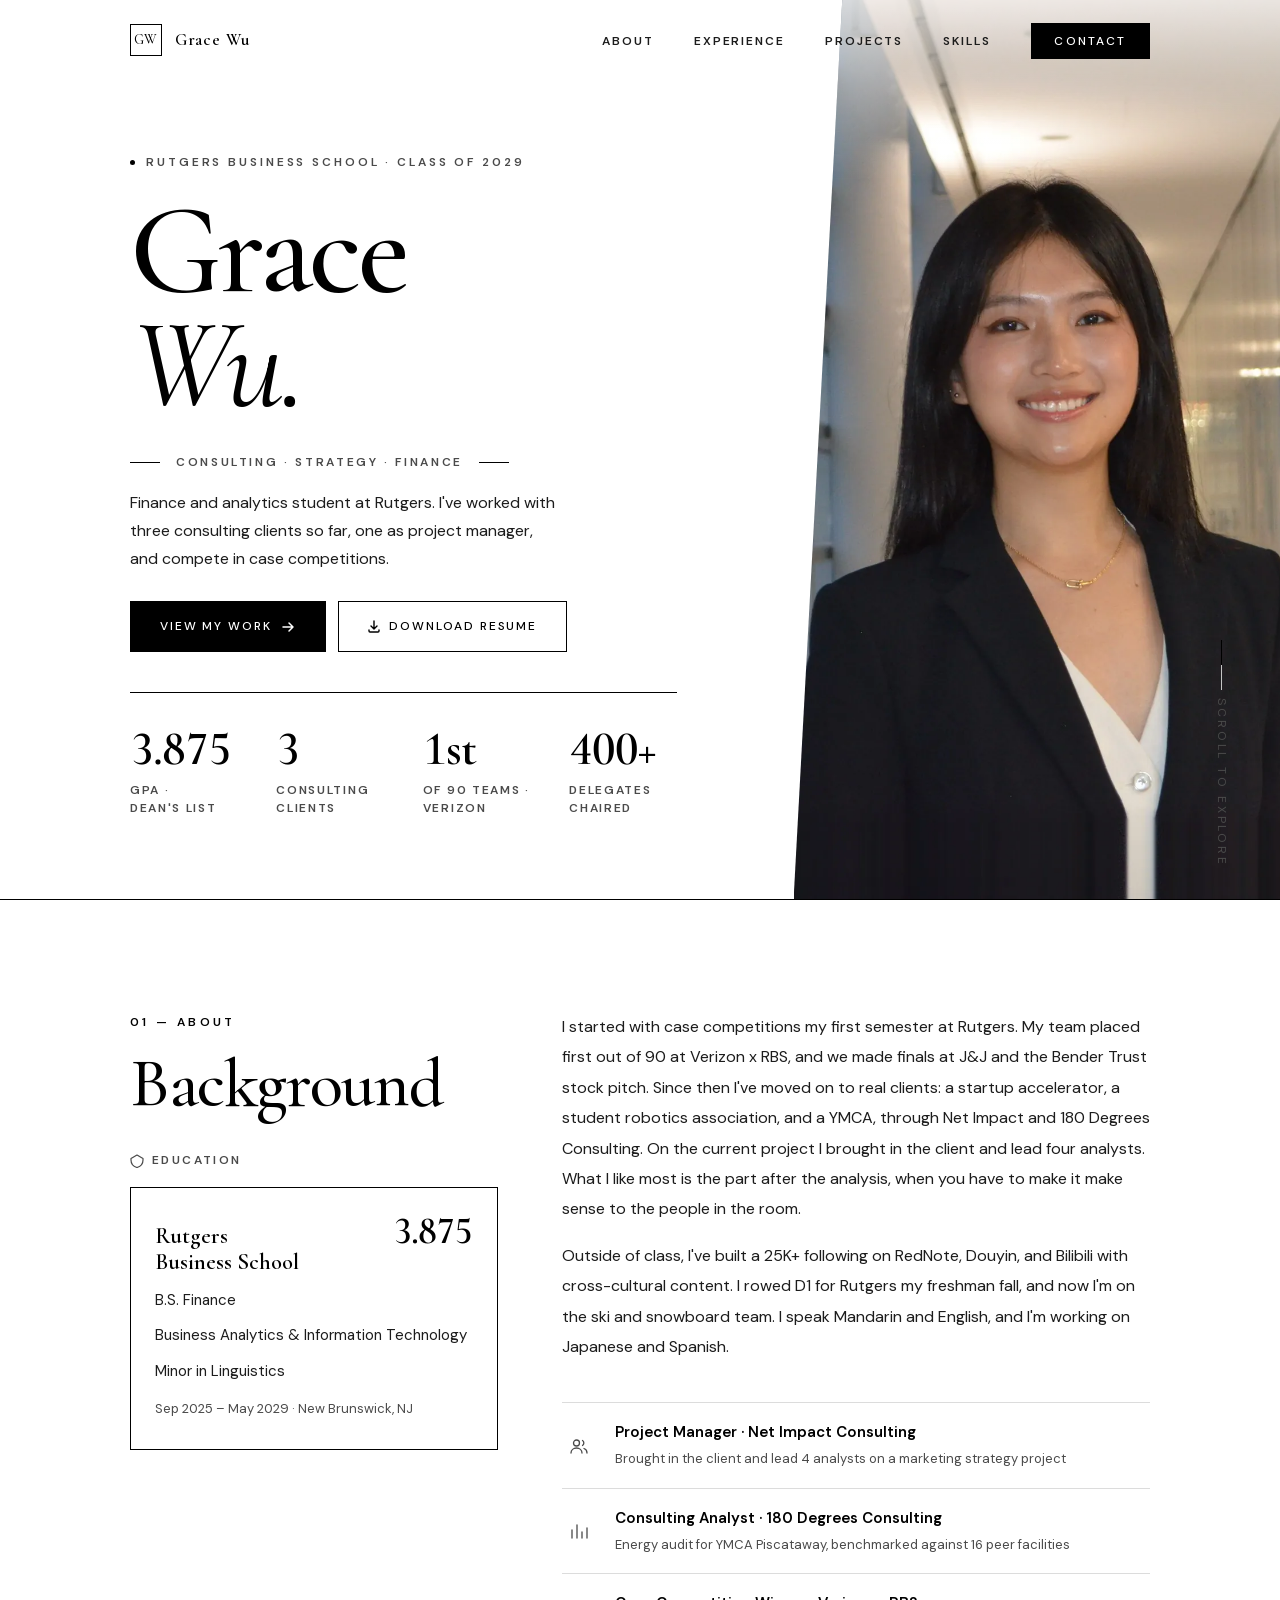
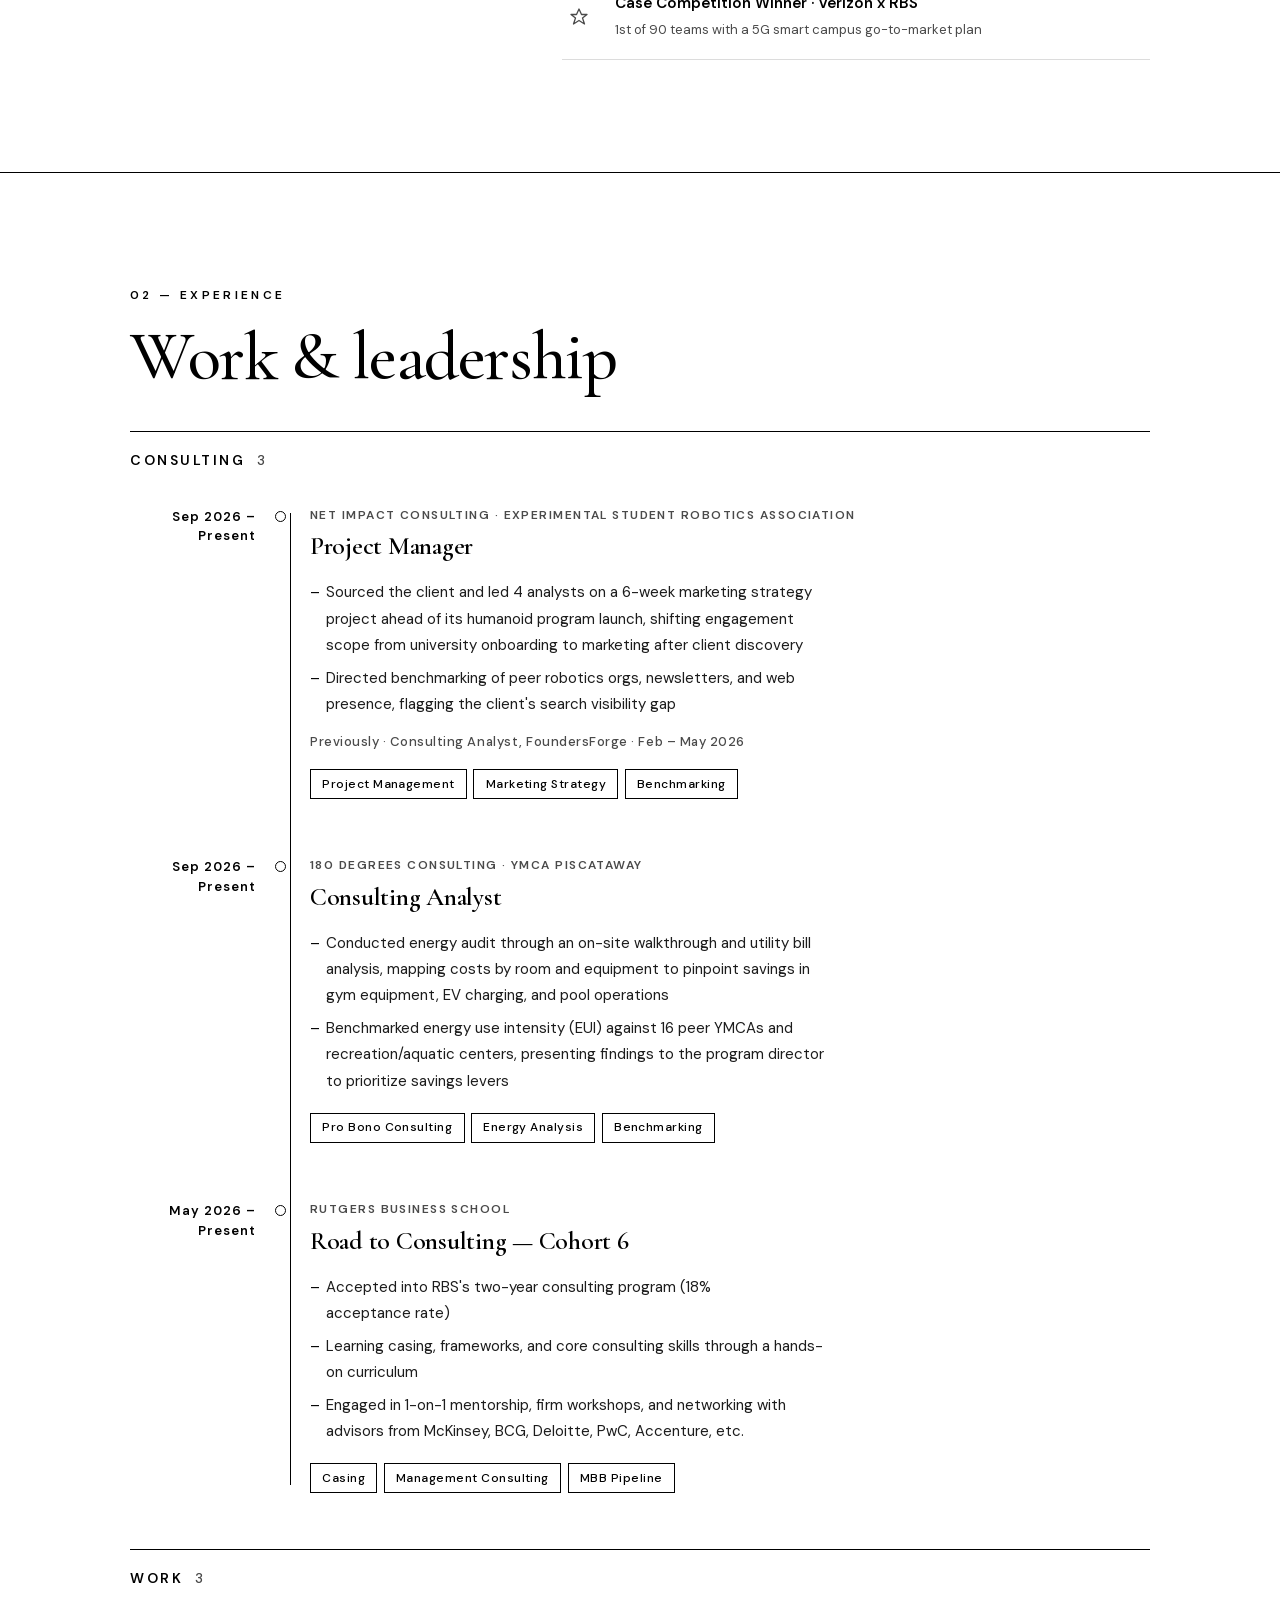
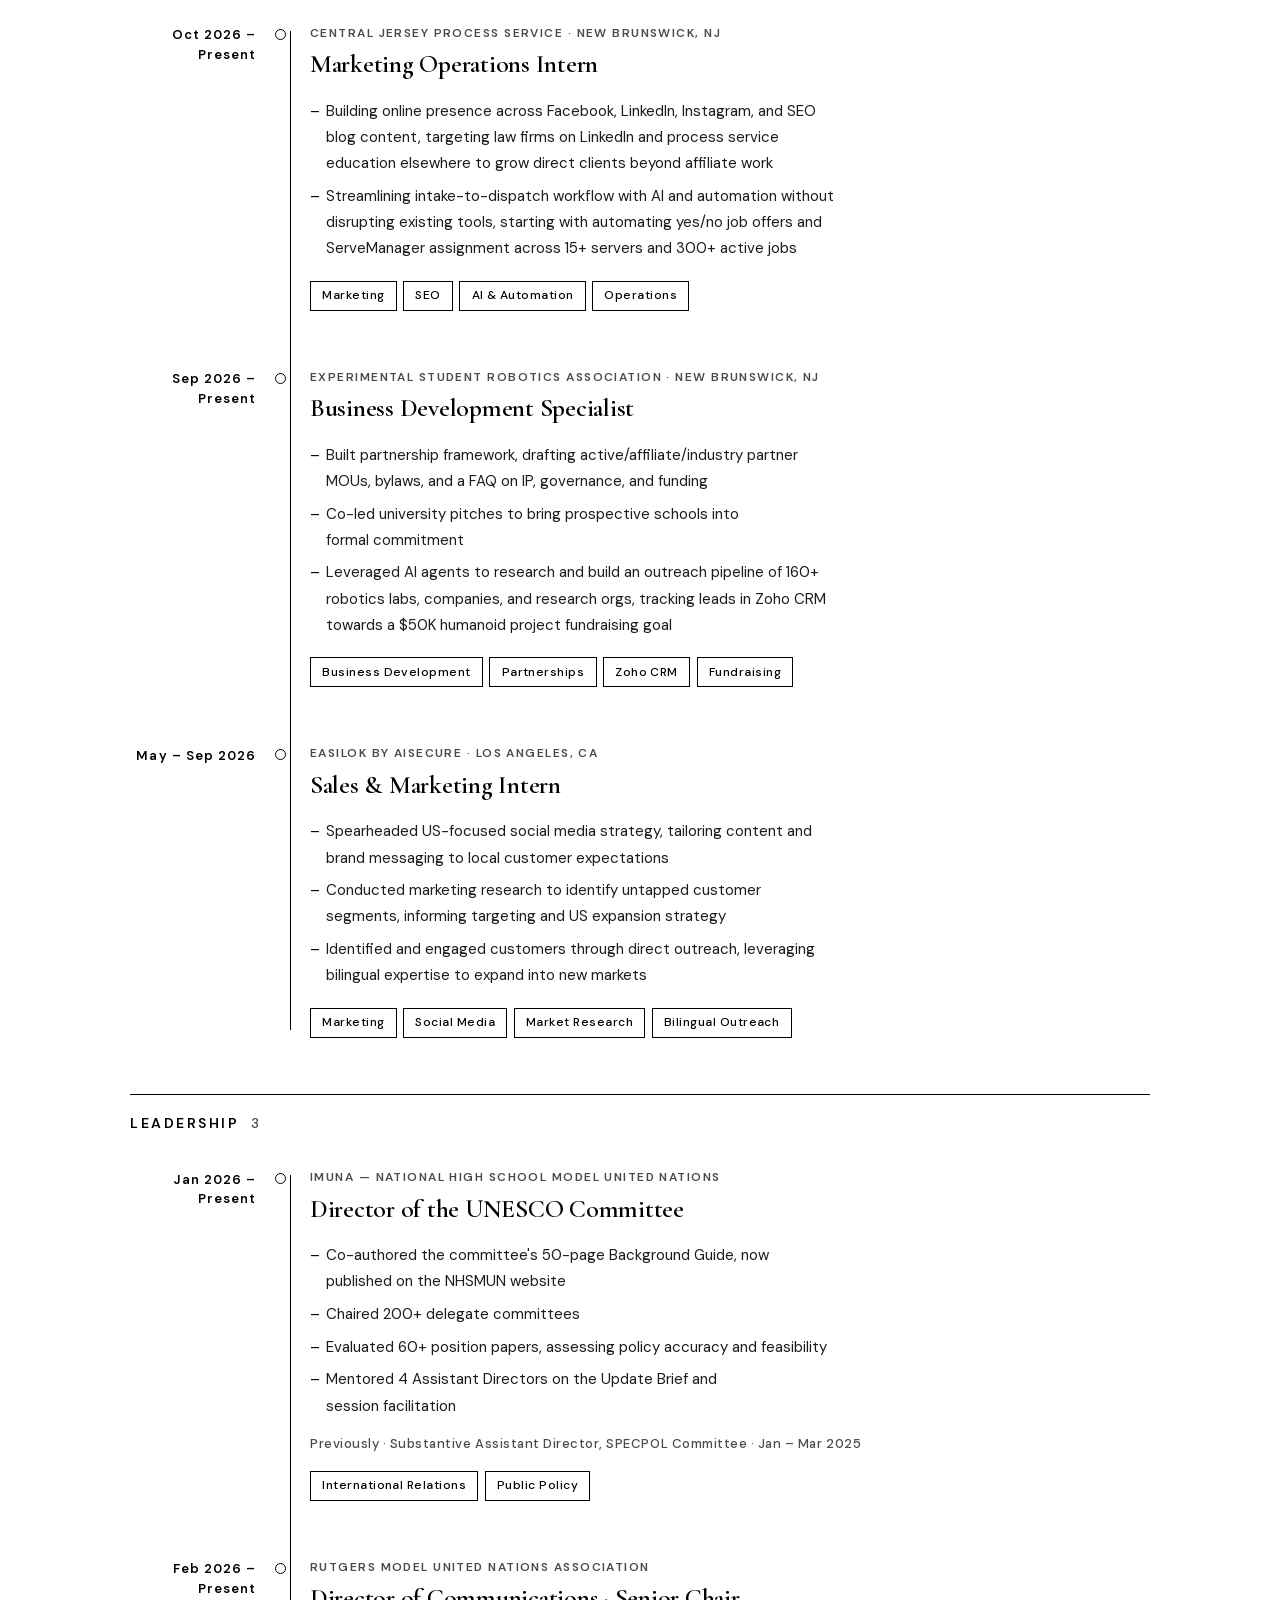
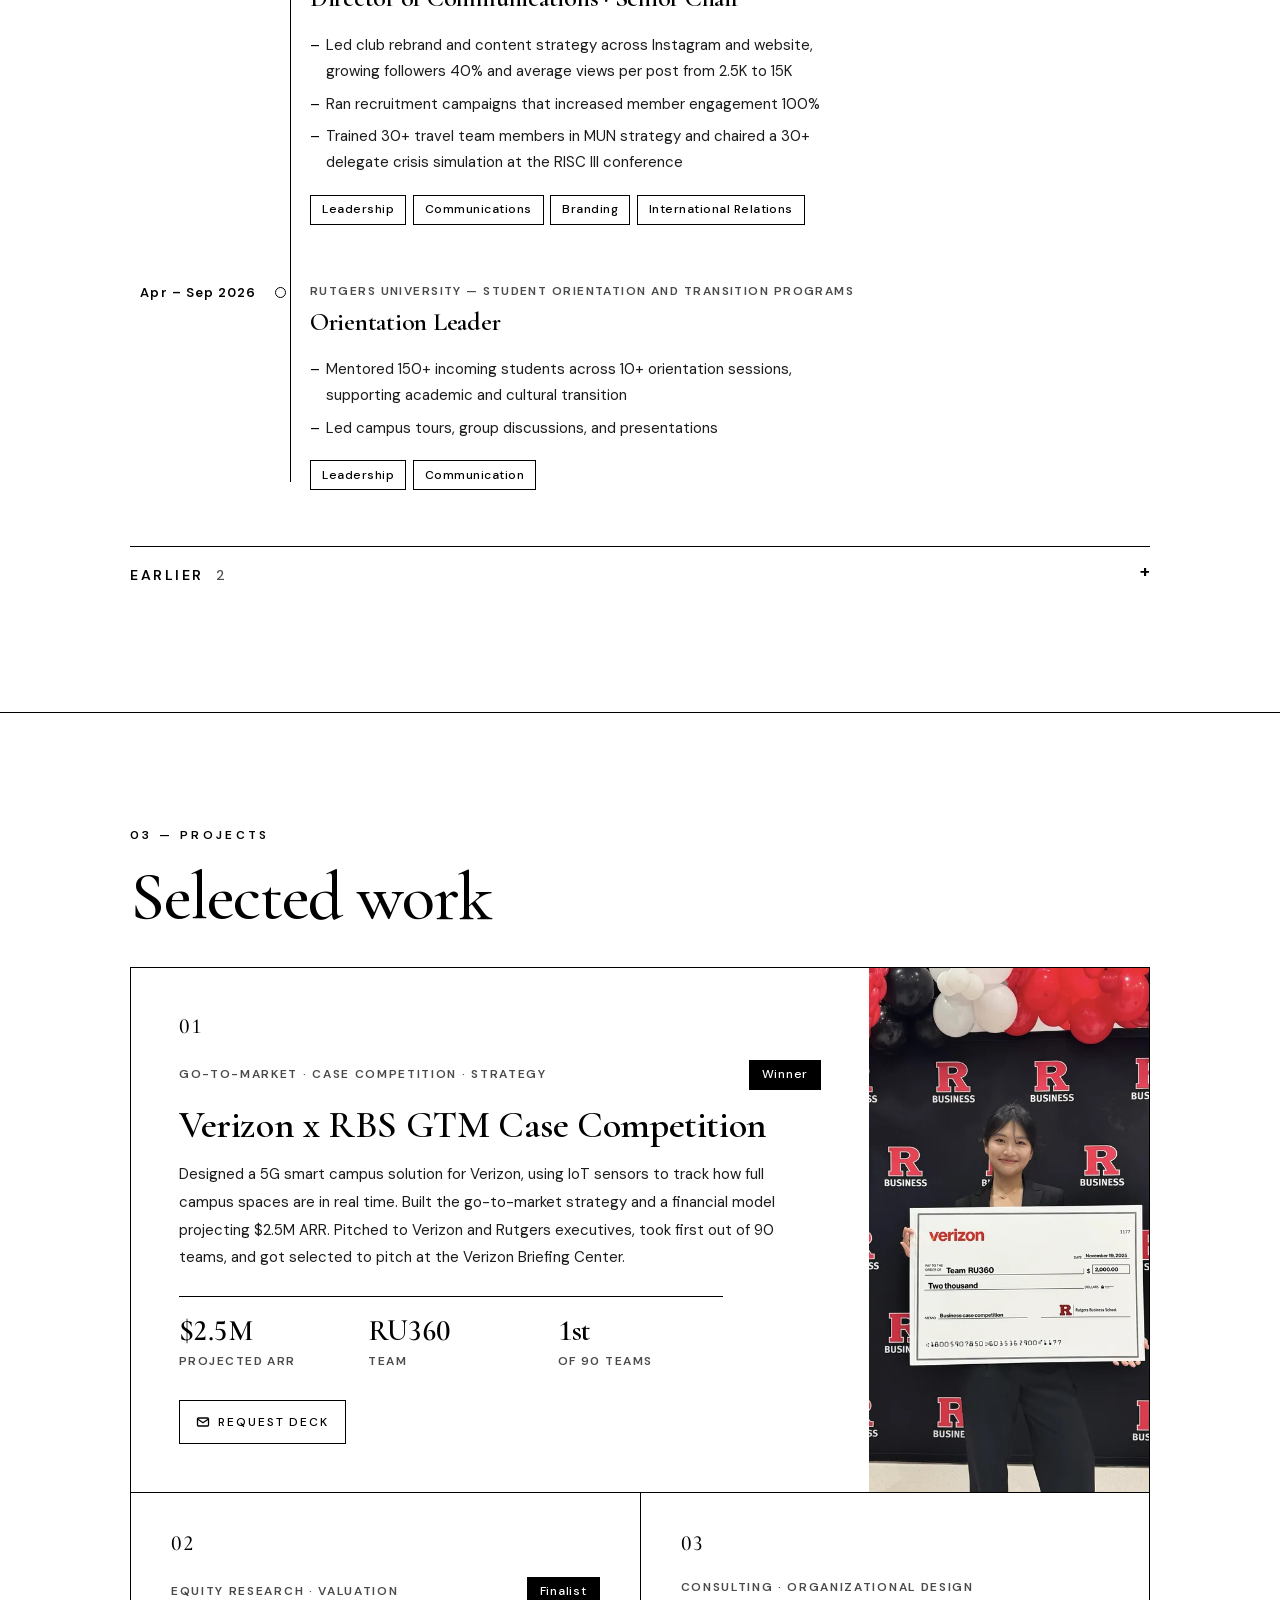
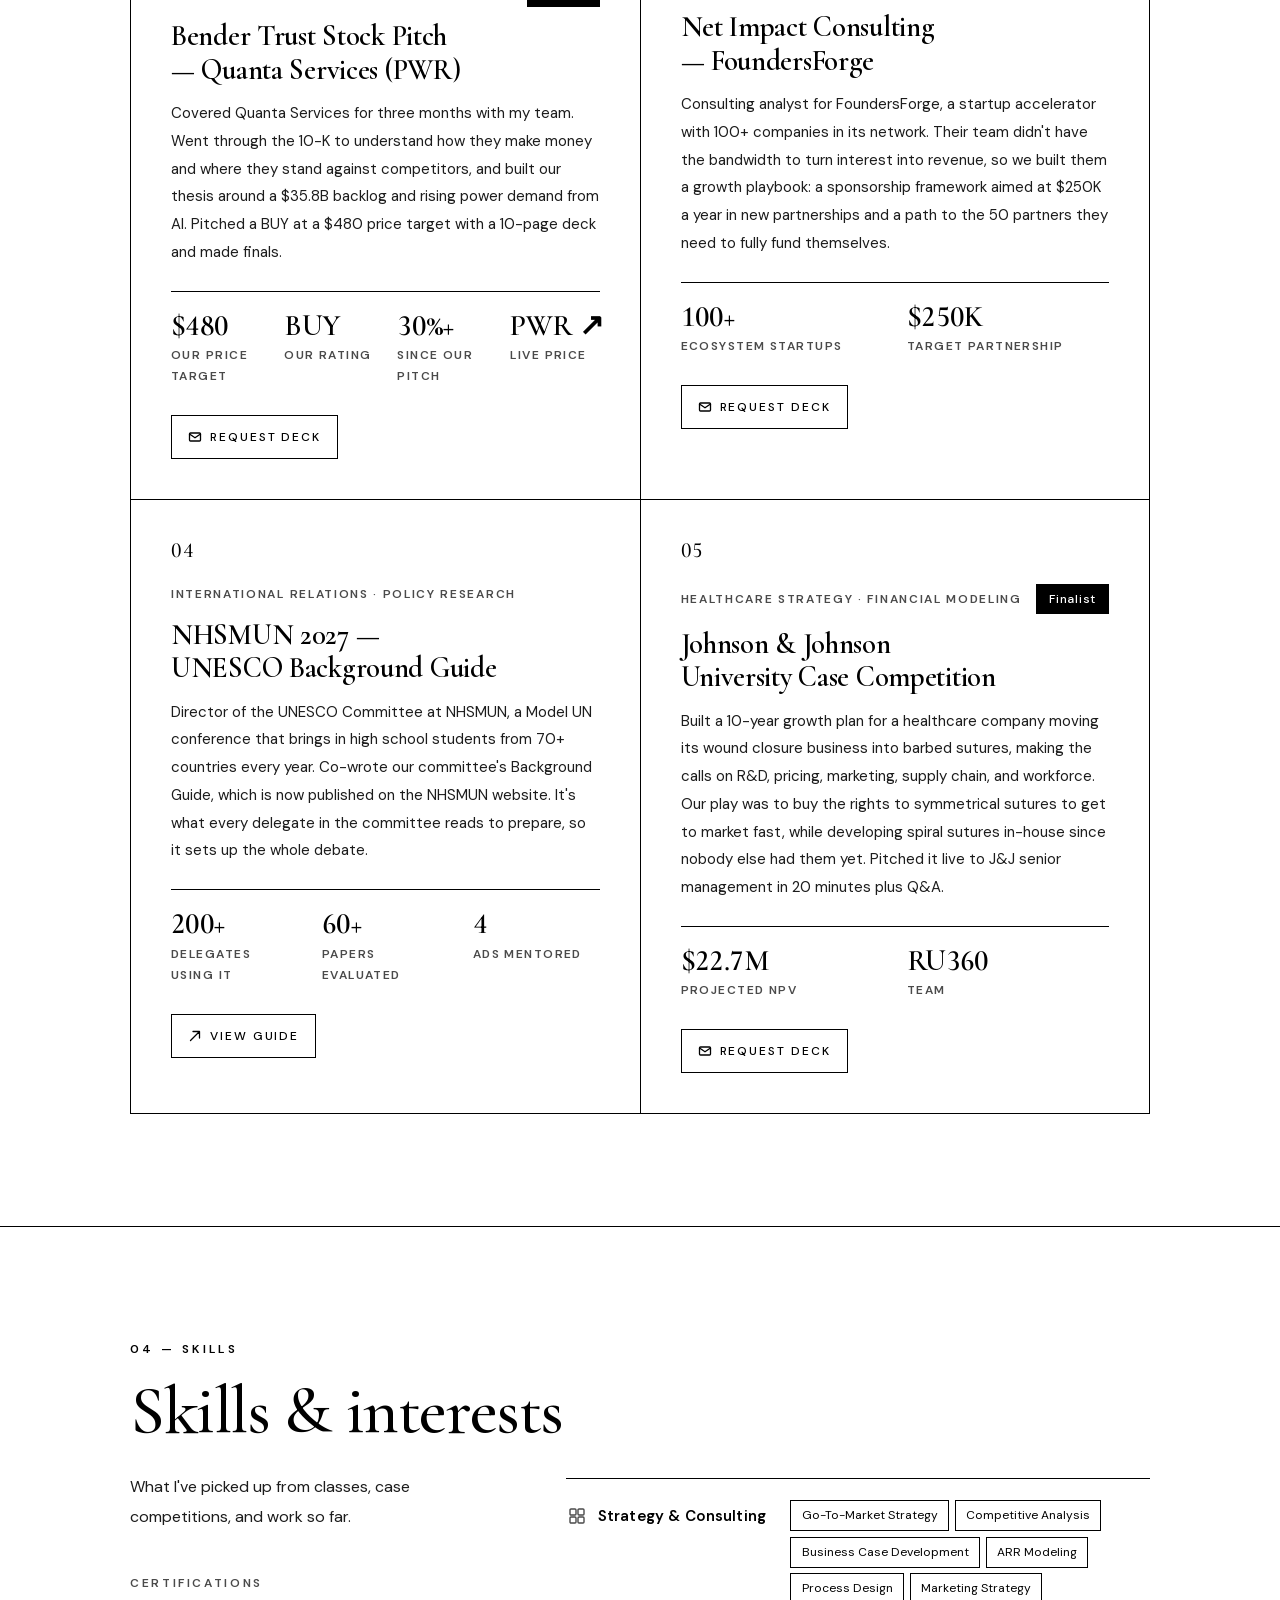
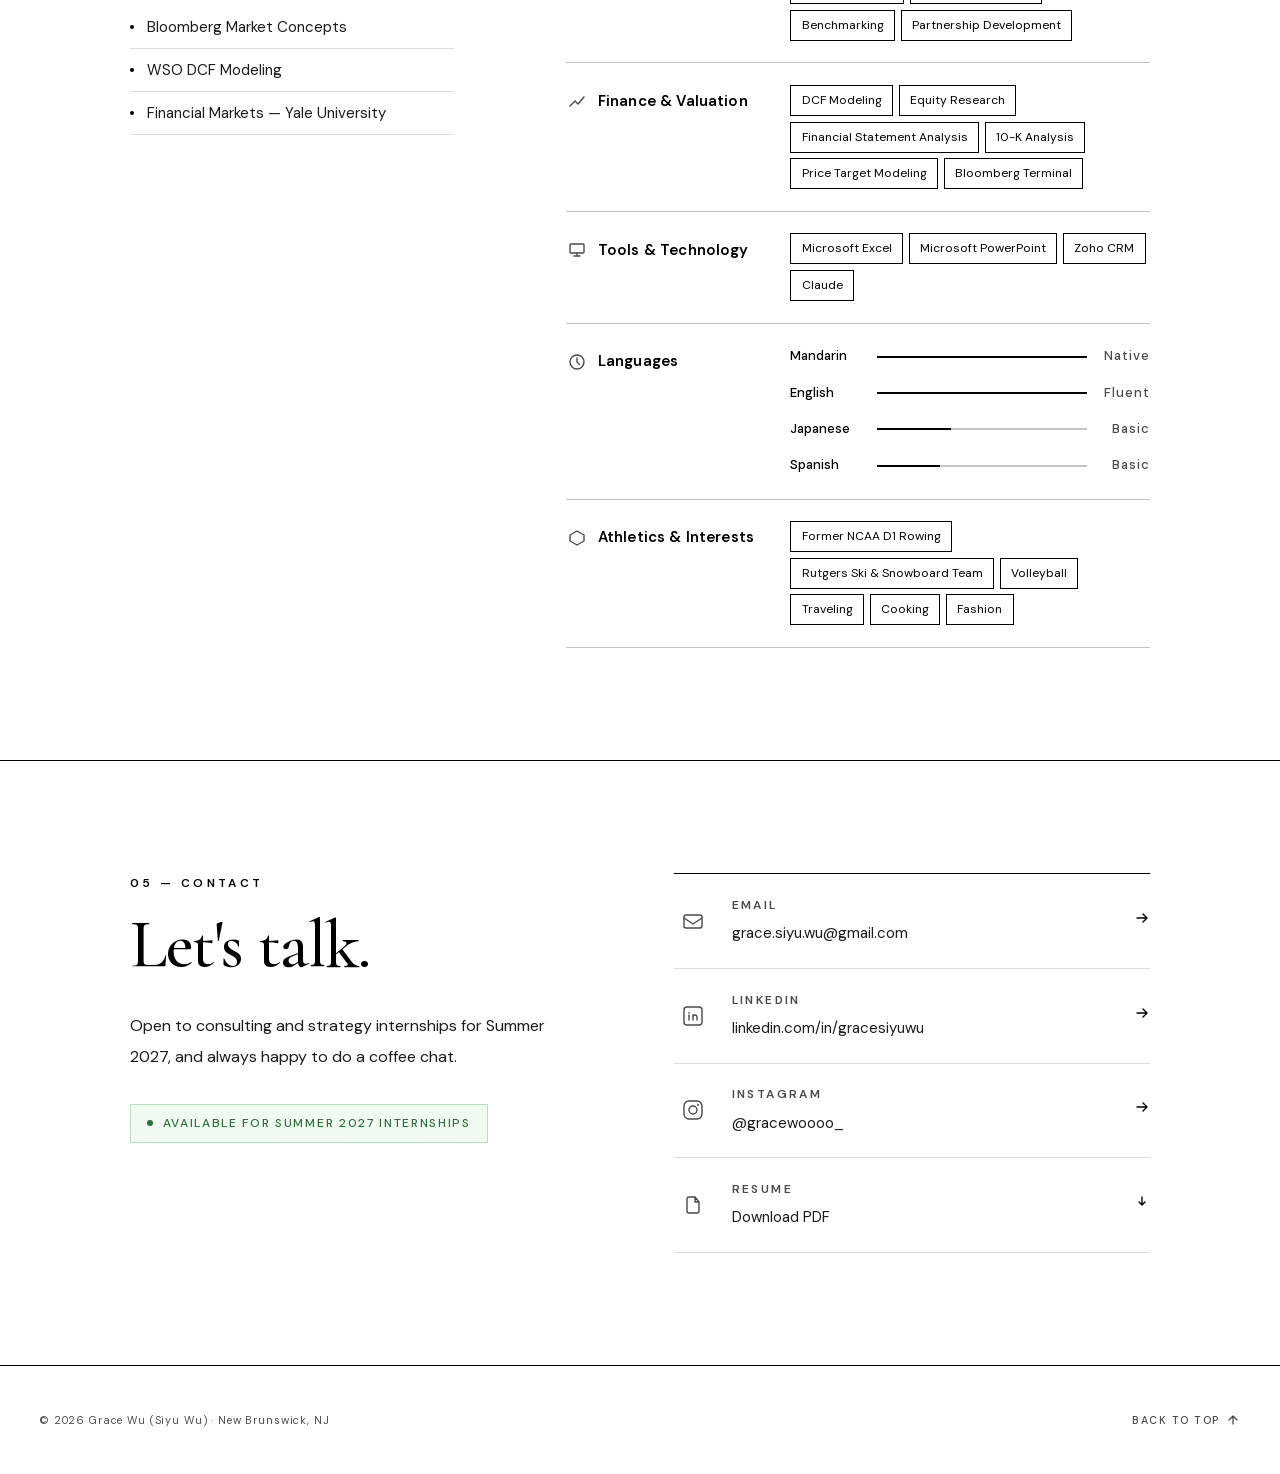
==== index.html @ d197efd3 "Search and sharing: robots.txt, sitemap, profile data, preview tags robots.txt and sitemap.xml point" ====
<!DOCTYPE html>
<html lang="en">
<head>
  <meta charset="UTF-8" />
  <meta name="viewport" content="width=device-width, initial-scale=1.0"/>
  <title>Grace Wu</title>
  <meta name="description" content="Grace Wu is a finance and analytics student at Rutgers Business School. Consulting projects, case competitions, and Model UN.">
  <link rel="canonical" href="https://grace-wu-portfolio.vercel.app/">
  <meta name="theme-color" content="#ffffff">

  <!-- Link previews (LinkedIn, iMessage, X) -->
  <meta property="og:type" content="website">
  <meta property="og:url" content="https://grace-wu-portfolio.vercel.app/">
  <meta property="og:title" content="Grace Wu">
  <meta property="og:description" content="Finance and analytics student at Rutgers Business School. Consulting projects, case competitions, and Model UN.">
  <meta property="og:image" content="https://grace-wu-portfolio.vercel.app/og-image.jpg">
  <meta property="og:image:width" content="1200">
  <meta property="og:image:height" content="630">
  <meta property="og:image:alt" content="Grace Wu, Rutgers Business School, Class of 2029. Consulting, strategy, finance.">
  <meta property="og:site_name" content="Grace Wu">
  <meta property="og:locale" content="en_US">
  <meta name="twitter:card" content="summary_large_image">

  <!-- Tells Google who this page is about (name, school, profiles) -->
  <script type="application/ld+json">
  {
    "@context": "https://schema.org",
    "@type": "Person",
    "name": "Grace Wu",
    "alternateName": "Siyu Wu",
    "url": "https://grace-wu-portfolio.vercel.app/",
    "image": "https://grace-wu-portfolio.vercel.app/og-image.jpg",
    "description": "Finance and analytics student at Rutgers Business School. Consulting projects, case competitions, and Model UN.",
    "affiliation": { "@type": "CollegeOrUniversity", "name": "Rutgers Business School" },
    "sameAs": [
      "https://linkedin.com/in/gracesiyuwu",
      "https://www.instagram.com/gracewoooo_"
    ]
  }
  </script>

  <!-- Browser tab icon -->
  <link rel="icon" href="/favicon.ico" sizes="48x48">
  <link rel="icon" href="favicon-32.png" type="image/png" sizes="32x32">
  <link rel="icon" href="favicon.svg" type="image/svg+xml">
  <link rel="apple-touch-icon" href="apple-touch-icon.png">
  <!-- Fonts are hosted with the site (fonts/), so there's no extra trip to Google -->
  <link rel="preload" href="fonts/cormorant-garamond.woff2" as="font" type="font/woff2" crossorigin>
  <link rel="preload" href="fonts/cormorant-garamond-italic.woff2" as="font" type="font/woff2" crossorigin>
  <link rel="preload" href="fonts/dm-sans.woff2" as="font" type="font/woff2" crossorigin>
  <!-- The headshot is the first big thing on screen: fetch the right one early -->
  <link rel="preload" href="headshot.webp" as="image" type="image/webp" media="(min-width: 769px)" fetchpriority="high">
  <link rel="preload" href="headshot-wide.webp" as="image" type="image/webp" media="(max-width: 768px)" fetchpriority="high">
  <link rel="stylesheet" href="styles.css">
  <script>
    document.documentElement.classList.add('js');
    try { if (sessionStorage.getItem('gw-intro')) document.documentElement.classList.add('seen'); } catch (e) {}   // loader already shown this session
  </script>
</head>
<body>

  <a class="skip-link" href="#about">Skip to content</a>

  <!-- CURSOR (desktop only) -->
  <div class="cursor-dot" id="cursor-dot" aria-hidden="true"></div>

  <!-- LOADER -->
  <div class="loader" id="loader" aria-hidden="true">
    <div class="loader-inner">
      <span class="loader-text">GW</span>
      <div class="loader-bar"><div class="loader-fill"></div></div>
    </div>
  </div>

  <!-- NAV -->
  <header class="header" id="header">
    <nav class="nav container">
      <a href="#home" class="nav-brand">
        <span class="brand-initials">GW</span>
        <span class="brand-name">Grace Wu</span>
      </a>
      <!-- One list: a row on desktop, a full-screen menu on phones -->
      <ul class="nav-links" id="nav-links">
        <li><a href="#about" class="nav-link">About</a></li>
        <li><a href="#experience" class="nav-link">Experience</a></li>
        <li><a href="#projects" class="nav-link">Projects</a></li>
        <li><a href="#skills" class="nav-link">Skills</a></li>
        <li><a href="#contact" class="nav-link nav-cta">Contact</a></li>
      </ul>
      <button class="hamburger" id="hamburger" aria-label="Open menu" aria-expanded="false" aria-controls="nav-links">
        <span></span><span></span><span></span>
      </button>
    </nav>
  </header>

  <main id="main">

  <!-- ===================== HERO ===================== -->
  <section class="hero" id="home">
    <!-- Headshot for phones (desktop shows headshot.jpg as the angled panel instead) -->
    <div class="hero-photo" role="img" aria-label="Grace Wu"></div>
    <div class="hero-content container">
      <div class="hero-badge reveal-fade">
        <span class="badge-dot"></span>
        <span>Rutgers Business School<span class="badge-sep"> · </span><span class="badge-year">Class of 2029</span></span>
      </div>

      <h1 class="hero-headline">
        <span class="hero-line reveal-line" style="--i:0">Grace</span>
        <span class="hero-line hero-line-italic reveal-line" style="--i:1">Wu.</span>
      </h1>

      <div class="hero-descriptor reveal-fade" style="--delay:0.25s">
        <div class="descriptor-divider"></div>
        <p>Consulting · Strategy · Finance</p>
        <div class="descriptor-divider"></div>
      </div>

      <p class="hero-subline reveal-fade" style="--delay:0.35s">
        Finance and analytics student at Rutgers. I've worked with three consulting clients so far, one as project manager, and compete in case competitions.
      </p>

      <div class="hero-actions reveal-fade" style="--delay:0.45s">
        <a href="#projects" class="btn btn-primary">
          <span>View My Work</span>
          <svg aria-hidden="true" width="16" height="16" viewBox="0 0 16 16" fill="none"><path d="M3 8h10M9 4l4 4-4 4" stroke="currentColor" stroke-width="1.5" stroke-linecap="round" stroke-linejoin="round"/></svg>
        </a>
        <a href="Grace_Wu_Resume.pdf" download class="btn btn-outline">
          <svg aria-hidden="true" width="14" height="14" viewBox="0 0 14 14" fill="none"><path d="M7 1v8M4 6l3 3 3-3M2 10v1a1 1 0 001 1h8a1 1 0 001-1v-1" stroke="currentColor" stroke-width="1.4" stroke-linecap="round" stroke-linejoin="round"/></svg>
          <span>Download Resume</span>
        </a>
      </div>

      <div class="hero-stats reveal-fade" style="--delay:0.55s">
        <div class="hero-stat">
          <span class="stat-value">3.875</span>
          <span class="stat-label"><span>GPA ·</span> <span>Dean's List</span></span>
        </div>
        <div class="hero-stat">
          <span class="stat-value">3</span>
          <span class="stat-label">Consulting clients</span>
        </div>
        <div class="hero-stat">
          <span class="stat-value">1st</span>
          <span class="stat-label"><span>of 90 teams ·</span> <span>Verizon</span></span>
        </div>
        <div class="hero-stat">
          <span class="stat-value">400+</span>
          <span class="stat-label">Delegates chaired</span>
        </div>
      </div>
    </div>

    <div class="hero-scroll-cue">
      <div class="scroll-track">
        <div class="scroll-thumb"></div>
      </div>
      <span>Scroll to explore</span>
    </div>
  </section>

  <!-- ===================== ABOUT ===================== -->
  <section class="about section" id="about">
    <div class="container">
      <div class="about-layout">
        <div class="about-left">
          <div class="section-tag reveal-up">01 — About</div>
          <h2 class="section-title reveal-up">
            Background
          </h2>
          <div class="about-education reveal-up">
            <div class="edu-header">
              <svg aria-hidden="true" width="14" height="14" viewBox="0 0 14 14" fill="none"><path d="M7 1L13 4.5V6C13 9.5 10.5 12.5 7 13.5C3.5 12.5 1 9.5 1 6V4.5L7 1Z" stroke="currentColor" stroke-width="1.2" stroke-linejoin="round"/></svg>
              Education
            </div>
            <div class="edu-card">
              <div class="edu-info">
                <h3>Rutgers Business School</h3>
                <p>B.S. Finance</p>
                <p>Business Analytics & Information Technology</p>
                <p>Minor in Linguistics</p>
                <p class="edu-dates">Sep 2025 – May 2029 · New Brunswick, NJ</p>
              </div>
              <div class="edu-gpa"><span class="sr-only">GPA </span>3.875</div>
            </div>
          </div>
        </div>

        <div class="about-right">
          <div class="about-intro reveal-up">
            <p>I started with case competitions my first semester at Rutgers. My team placed first out of 90 at Verizon x RBS, and we made finals at J&J and the Bender Trust stock pitch. Since then I've moved on to real clients: a startup accelerator, a student robotics association, and a YMCA, through Net Impact and 180 Degrees Consulting. On the current project I brought in the client and lead four analysts. What I like most is the part after the analysis, when you have to make it make sense to the people in the room.</p>
            <p>Outside of class, I've built a 25K+ following on RedNote, Douyin, and Bilibili with cross-cultural content. I rowed D1 for Rutgers my freshman fall, and now I'm on the ski and snowboard team. I speak Mandarin and English, and I'm working on Japanese and Spanish.</p>
          </div>

          <div class="about-highlights reveal-up">
            <div class="highlight-card">
              <div class="highlight-icon">
                <svg aria-hidden="true" width="20" height="20" viewBox="0 0 20 20" fill="none"><circle cx="7.5" cy="7" r="3" stroke="currentColor" stroke-width="1.3"/><path d="M2 17c0-3 2.5-5 5.5-5s5.5 2 5.5 5M13.5 4.5a3 3 0 010 5M15 12.5c1.8.6 3 2.2 3 4.5" stroke="currentColor" stroke-width="1.3" stroke-linecap="round"/></svg>
              </div>
              <div>
                <h3>Project Manager · Net Impact Consulting</h3>
                <p>Brought in the client and lead 4 analysts on a marketing strategy project</p>
              </div>
            </div>
            <div class="highlight-card">
              <div class="highlight-icon">
                <svg aria-hidden="true" width="20" height="20" viewBox="0 0 20 20" fill="none"><path d="M3 17V9M8 17V4M13 17v-6M18 17V7" stroke="currentColor" stroke-width="1.3" stroke-linecap="round"/></svg>
              </div>
              <div>
                <h3>Consulting Analyst · 180 Degrees Consulting</h3>
                <p>Energy audit for YMCA Piscataway, benchmarked against 16 peer facilities</p>
              </div>
            </div>
            <div class="highlight-card">
              <div class="highlight-icon">
                <svg aria-hidden="true" width="20" height="20" viewBox="0 0 20 20" fill="none"><path d="M10 2L12.5 7.5H18L13.5 11L15.5 17L10 13.5L4.5 17L6.5 11L2 7.5H7.5L10 2Z" stroke="currentColor" stroke-width="1.3" stroke-linejoin="round"/></svg>
              </div>
              <div>
                <h3>Case Competition Winner · Verizon x RBS</h3>
                <p>1st of 90 teams with a 5G smart campus go-to-market plan</p>
              </div>
            </div>
          </div>
        </div>
      </div>
    </div>
  </section>

  <!-- ===================== EXPERIENCE ===================== -->
  <section class="experience section" id="experience">
    <div class="container">
      <div class="section-header-row">
        <div>
          <div class="section-tag reveal-up">02 — Experience</div>
          <h2 class="section-title reveal-up">Work &amp; leadership</h2>
        </div>
      </div>

      <!-- CONSULTING -->
      <h3 class="tl-group">Consulting <span>3</span></h3>
      <div class="timeline">

        <div class="timeline-item reveal-up">
          <div class="timeline-left">
            <div class="tl-period">Sep 2026 – Present</div>
            <div class="tl-dot"></div>
          </div>
          <div class="timeline-right">
            <div class="tl-org">Net Impact Consulting · Experimental Student Robotics Association</div>
            <h4 class="tl-role">Project Manager</h4>
            <ul class="tl-bullets">
              <li>Sourced the client and led 4 analysts on a 6-week marketing strategy project ahead of its humanoid program launch, shifting engagement scope from university onboarding to marketing after client discovery</li>
              <li>Directed benchmarking of peer robotics orgs, newsletters, and web presence, flagging the client's search visibility gap</li>
            </ul>
            <div class="tl-prior-role">Previously · Consulting Analyst, FoundersForge · Feb – May 2026</div>
            <div class="tl-tags">
              <span class="tag">Project Management</span>
              <span class="tag">Marketing Strategy</span>
              <span class="tag">Benchmarking</span>
            </div>
          </div>
        </div>

        <div class="timeline-item reveal-up">
          <div class="timeline-left">
            <div class="tl-period">Sep 2026 – Present</div>
            <div class="tl-dot"></div>
          </div>
          <div class="timeline-right">
            <div class="tl-org">180 Degrees Consulting · YMCA Piscataway</div>
            <h4 class="tl-role">Consulting Analyst</h4>
            <ul class="tl-bullets">
              <li>Conducted energy audit through an on-site walkthrough and utility bill analysis, mapping costs by room and equipment to pinpoint savings in gym equipment, EV charging, and pool operations</li>
              <li>Benchmarked energy use intensity (EUI) against 16 peer YMCAs and recreation/aquatic centers, presenting findings to the program director to prioritize savings levers</li>
            </ul>
            <div class="tl-tags">
              <span class="tag">Pro Bono Consulting</span>
              <span class="tag">Energy Analysis</span>
              <span class="tag">Benchmarking</span>
            </div>
          </div>
        </div>

        <div class="timeline-item reveal-up">
          <div class="timeline-left">
            <div class="tl-period">May 2026 – Present</div>
            <div class="tl-dot"></div>
          </div>
          <div class="timeline-right">
            <div class="tl-org">Rutgers Business School</div>
            <h4 class="tl-role">Road to Consulting — Cohort 6</h4>
            <ul class="tl-bullets">
              <li>Accepted into RBS's two-year consulting program (18% acceptance rate)</li>
              <li>Learning casing, frameworks, and core consulting skills through a hands-on curriculum</li>
              <li>Engaged in 1-on-1 mentorship, firm workshops, and networking with advisors from McKinsey, BCG, Deloitte, PwC, Accenture, etc.</li>
            </ul>
          <div class="tl-tags">
            <span class="tag">Casing</span>
            <span class="tag">Management Consulting</span>
            <span class="tag">MBB Pipeline</span>
          </div>
        </div>
      </div>

      </div>

      <!-- WORK -->
      <h3 class="tl-group">Work <span>3</span></h3>
      <div class="timeline">

        <div class="timeline-item reveal-up">
          <div class="timeline-left">
            <div class="tl-period">Oct 2026 – Present</div>
            <div class="tl-dot"></div>
          </div>
          <div class="timeline-right">
            <div class="tl-org">Central Jersey Process Service · New Brunswick, NJ</div>
            <h4 class="tl-role">Marketing Operations Intern</h4>
            <ul class="tl-bullets">
              <li>Building online presence across Facebook, LinkedIn, Instagram, and SEO blog content, targeting law firms on LinkedIn and process service education elsewhere to grow direct clients beyond affiliate work</li>
              <li>Streamlining intake-to-dispatch workflow with AI and automation without disrupting existing tools, starting with automating yes/no job offers and ServeManager assignment across 15+ servers and 300+ active jobs</li>
            </ul>
            <div class="tl-tags">
              <span class="tag">Marketing</span>
              <span class="tag">SEO</span>
              <span class="tag">AI & Automation</span>
              <span class="tag">Operations</span>
            </div>
          </div>
        </div>

        <div class="timeline-item reveal-up">
          <div class="timeline-left">
            <div class="tl-period">Sep 2026 – Present</div>
            <div class="tl-dot"></div>
          </div>
          <div class="timeline-right">
            <div class="tl-org">Experimental Student Robotics Association · New Brunswick, NJ</div>
            <h4 class="tl-role">Business Development Specialist</h4>
            <ul class="tl-bullets">
              <li>Built partnership framework, drafting active/affiliate/industry partner MOUs, bylaws, and a FAQ on IP, governance, and funding</li>
              <li>Co-led university pitches to bring prospective schools into formal commitment</li>
              <li>Leveraged AI agents to research and build an outreach pipeline of 160+ robotics labs, companies, and research orgs, tracking leads in Zoho CRM towards a $50K humanoid project fundraising goal</li>
            </ul>
            <div class="tl-tags">
              <span class="tag">Business Development</span>
              <span class="tag">Partnerships</span>
              <span class="tag">Zoho CRM</span>
              <span class="tag">Fundraising</span>
            </div>
          </div>
        </div>

        <div class="timeline-item reveal-up">
          <div class="timeline-left">
            <div class="tl-period">May – Sep 2026</div>
            <div class="tl-dot"></div>
          </div>
          <div class="timeline-right">
            <div class="tl-org">Easilok by Aisecure · Los Angeles, CA</div>
            <h4 class="tl-role">Sales & Marketing Intern</h4>
            <ul class="tl-bullets">
              <li>Spearheaded US-focused social media strategy, tailoring content and brand messaging to local customer expectations</li>
              <li>Conducted marketing research to identify untapped customer segments, informing targeting and US expansion strategy</li>
              <li>Identified and engaged customers through direct outreach, leveraging bilingual expertise to expand into new markets</li>
            </ul>
            <div class="tl-tags">
              <span class="tag">Marketing</span>
              <span class="tag">Social Media</span>
              <span class="tag">Market Research</span>
              <span class="tag">Bilingual Outreach</span>
            </div>
          </div>
        </div>

      </div>

      <!-- LEADERSHIP -->
      <h3 class="tl-group">Leadership <span>3</span></h3>
      <div class="timeline">

        <div class="timeline-item reveal-up">
          <div class="timeline-left">
            <div class="tl-period">Jan 2026 – Present</div>
            <div class="tl-dot"></div>
          </div>
          <div class="timeline-right">
            <div class="tl-org">IMUNA — National High School Model United Nations</div>
            <h4 class="tl-role">Director of the UNESCO Committee</h4>
            <ul class="tl-bullets">
              <li>Co-authored the committee's 50-page Background Guide, now published on the NHSMUN website</li>
              <li>Chaired 200+ delegate committees</li>
              <li>Evaluated 60+ position papers, assessing policy accuracy and feasibility</li>
              <li>Mentored 4 Assistant Directors on the Update Brief and session facilitation</li>
            </ul>
            <div class="tl-prior-role">Previously · Substantive Assistant Director, SPECPOL Committee · Jan – Mar 2025</div>
            <div class="tl-tags">
              <span class="tag">International Relations</span>
              <span class="tag">Public Policy</span>
            </div>
          </div>
        </div>

        <div class="timeline-item reveal-up">
          <div class="timeline-left">
            <div class="tl-period">Feb 2026 – Present</div>
            <div class="tl-dot"></div>
          </div>
          <div class="timeline-right">
            <div class="tl-org">Rutgers Model United Nations Association</div>
            <h4 class="tl-role">Director of Communications · Senior Chair</h4>
            <ul class="tl-bullets">
              <li>Led club rebrand and content strategy across Instagram and website, growing followers 40% and average views per post from 2.5K to 15K</li>
              <li>Ran recruitment campaigns that increased member engagement 100%</li>
              <li>Trained 30+ travel team members in MUN strategy and chaired a 30+ delegate crisis simulation at the RISC III conference</li>
            </ul>
            <div class="tl-tags">
              <span class="tag">Leadership</span>
              <span class="tag">Communications</span>
              <span class="tag">Branding</span>
              <span class="tag">International Relations</span>
            </div>
          </div>
        </div>

        <div class="timeline-item reveal-up">
          <div class="timeline-left">
            <div class="tl-period">Apr – Sep 2026</div>
            <div class="tl-dot"></div>
          </div>
          <div class="timeline-right">
            <div class="tl-org">Rutgers University — Student Orientation and Transition Programs</div>
            <h4 class="tl-role">Orientation Leader</h4>
            <ul class="tl-bullets">
              <li>Mentored 150+ incoming students across 10+ orientation sessions, supporting academic and cultural transition</li>
              <li>Led campus tours, group discussions, and presentations</li>
            </ul>
            <div class="tl-tags">
              <span class="tag">Leadership</span>
              <span class="tag">Communication</span>
            </div>
          </div>
        </div>

      </div>

      <!-- EARLIER (collapsed until clicked) -->
      <details class="tl-earlier">
        <summary>Earlier <span>2</span></summary>
        <div class="timeline">

        <div class="timeline-item reveal-up">
          <div class="timeline-left">
            <div class="tl-period">Jun – Aug 2024</div>
            <div class="tl-dot"></div>
          </div>
          <div class="timeline-right">
            <div class="tl-org">Chinese Academy of Science · Kunming</div>
            <h4 class="tl-role">Honeybee Research Intern</h4>
            <ul class="tl-bullets">
              <li>Researched honeybee pollination impacts on crop yields and farmer income for sustainability studies</li>
              <li>Collected field data on bee activity and agricultural output to support graduate research</li>
            </ul>
            <div class="tl-tags">
              <span class="tag">Research</span>
              <span class="tag">Data Collection</span>
              <span class="tag">Agricultural Economics</span>
            </div>
          </div>
        </div>

        <div class="timeline-item reveal-up">
          <div class="timeline-left">
            <div class="tl-period">Nov 2023 – May 2025</div>
            <div class="tl-dot"></div>
          </div>
          <div class="timeline-right">
            <div class="tl-org">Social Media Platforms · Independent</div>
            <h4 class="tl-role">Content Creator — GraceWoooo</h4>
            <ul class="tl-bullets">
              <li>Built 25,000+ followers across RedNote, Douyin, and Bilibili with cross-cultural educational content</li>
              <li>Founded and moderated a 500-member online study community</li>
            </ul>
            <div class="tl-tags">
              <span class="tag">Content</span>
              <span class="tag">Community</span>
              <span class="tag">Culture</span>
            </div>
          </div>
        </div>

        </div>
      </details>
    </div>
  </section>

  <!-- ===================== PROJECTS ===================== -->
  <section class="projects section" id="projects">
    <div class="container">
      <div class="section-tag reveal-up">03 — Projects</div>
      <h2 class="section-title reveal-up">Selected work</h2>

      <div class="projects-grid">

        <div class="project-card project-featured reveal-up">
          <div class="project-card-inner">
            <div class="project-number">01</div>
            <div class="project-top">
              <div class="project-category"><span>Go-To-Market ·</span> <span>Case Competition ·</span> <span>Strategy</span></div>
              <span class="project-badge project-badge-win">Winner</span>
            </div>
            <h3 class="project-title">Verizon x RBS GTM Case Competition</h3>
            <p class="project-desc">Designed a 5G smart campus solution for Verizon, using IoT sensors to track how full campus spaces are in real time. Built the go-to-market strategy and a financial model projecting $2.5M ARR. Pitched to Verizon and Rutgers executives, took first out of 90 teams, and got selected to pitch at the Verizon Briefing Center.</p>
            <div class="project-metrics">
              <div class="metric">
                <span class="metric-val">$2.5M</span>
                <span class="metric-lbl">Projected ARR</span>
              </div>
              <div class="metric">
                <span class="metric-val">RU360</span>
                <span class="metric-lbl">Team</span>
              </div>
              <div class="metric">
                <span class="metric-val">1st</span>
                <span class="metric-lbl">of 90 Teams</span>
              </div>
            </div>
            <div class="project-actions">
              <a class="deck-btn" href="mailto:grace.siyu.wu@gmail.com?subject=Deck%20request%3A%20Verizon%205G%20Smart%20Campus" data-title="Verizon 5G Smart Campus">
                <svg aria-hidden="true" width="14" height="14" viewBox="0 0 14 14" fill="none"><rect x="1.5" y="3" width="11" height="8" rx="1" stroke="currentColor" stroke-width="1.3"/><path d="M1.5 4l5.5 3.75L12.5 4" stroke="currentColor" stroke-width="1.3" stroke-linecap="round" stroke-linejoin="round"/></svg>
                Request Deck
              </a>
            </div>
          </div>
          <div class="project-visual project-visual-blue">
            <picture>
              <source srcset="Verizon_winner-640.webp" type="image/webp">
              <img src="Verizon_winner.jpg" alt="Grace holding the first-place check at the Verizon x RBS case competition" width="1200" height="1600" loading="lazy" decoding="async">
            </picture>
          </div>
        </div>

        <div class="project-card reveal-up">
          <div class="project-card-inner">
            <div class="project-number">02</div>
            <div class="project-top">
              <div class="project-category"><span>Equity Research ·</span> <span>Valuation</span></div>
              <span class="project-badge project-badge-win">Finalist</span>
            </div>
            <h3 class="project-title">Bender Trust Stock Pitch — Quanta Services (PWR)</h3>
            <p class="project-desc">Covered Quanta Services for three months with my team. Went through the 10-K to understand how they make money and where they stand against competitors, and built our thesis around a $35.8B backlog and rising power demand from AI. Pitched a BUY at a $480 price target with a 10-page deck and made finals.</p>
            <div class="project-metrics">
              <div class="metric">
                <span class="metric-val">$480</span>
                <span class="metric-lbl">Our Price Target</span>
              </div>
              <div class="metric">
                <span class="metric-val">BUY</span>
                <span class="metric-lbl">Our Rating</span>
              </div>
              <div class="metric">
                <span class="metric-val">30%+</span>
                <span class="metric-lbl">Since Our Pitch</span>
              </div>
              <a href="https://finance.yahoo.com/quote/PWR/" target="_blank" rel="noopener" class="metric metric-link">
                <span class="metric-val">PWR ↗</span>
                <span class="metric-lbl">Live Price</span>
              </a>
            </div>
            <div class="project-actions">
              <a class="deck-btn" href="mailto:grace.siyu.wu@gmail.com?subject=Deck%20request%3A%20Quanta%20Services%20Equity%20Research" data-title="Quanta Services Equity Research">
                <svg aria-hidden="true" width="14" height="14" viewBox="0 0 14 14" fill="none"><rect x="1.5" y="3" width="11" height="8" rx="1" stroke="currentColor" stroke-width="1.3"/><path d="M1.5 4l5.5 3.75L12.5 4" stroke="currentColor" stroke-width="1.3" stroke-linecap="round" stroke-linejoin="round"/></svg>
                Request Deck
              </a>
            </div>
          </div>
        </div>

        <div class="project-card reveal-up">
          <div class="project-card-inner">
            <div class="project-number">03</div>
            <div class="project-top">
              <div class="project-category"><span>Consulting ·</span> <span>Organizational Design</span></div>
            </div>
            <h3 class="project-title">Net Impact Consulting — FoundersForge</h3>
            <p class="project-desc">Consulting analyst for FoundersForge, a startup accelerator with 100+ companies in its network. Their team didn't have the bandwidth to turn interest into revenue, so we built them a growth playbook: a sponsorship framework aimed at $250K a year in new partnerships and a path to the 50 partners they need to fully fund themselves.</p>
            <div class="project-metrics">
              <div class="metric">
                <span class="metric-val">100+</span>
                <span class="metric-lbl">Ecosystem Startups</span>
              </div>
              <div class="metric">
                <span class="metric-val">$250K</span>
                <span class="metric-lbl">Target Partnership</span>
              </div>
            </div>
            <div class="project-actions">
              <a class="deck-btn" href="mailto:grace.siyu.wu@gmail.com?subject=Deck%20request%3A%20Net%20Impact%20%C2%B7%20FoundersForge" data-title="Net Impact · FoundersForge">
                <svg aria-hidden="true" width="14" height="14" viewBox="0 0 14 14" fill="none"><rect x="1.5" y="3" width="11" height="8" rx="1" stroke="currentColor" stroke-width="1.3"/><path d="M1.5 4l5.5 3.75L12.5 4" stroke="currentColor" stroke-width="1.3" stroke-linecap="round" stroke-linejoin="round"/></svg>
                Request Deck
              </a>
            </div>
          </div>
        </div>

        <div class="project-card reveal-up">
          <div class="project-card-inner">
            <div class="project-number">04</div>
            <div class="project-top">
              <div class="project-category"><span>International Relations ·</span> <span>Policy Research</span></div>
            </div>
            <h3 class="project-title">NHSMUN 2027 — UNESCO Background Guide</h3>
            <p class="project-desc">Director of the UNESCO Committee at NHSMUN, a Model UN conference that brings in high school students from 70+ countries every year. Co-wrote our committee's Background Guide, which is now published on the NHSMUN website. It's what every delegate in the committee reads to prepare, so it sets up the whole debate.</p>
            <div class="project-metrics">
              <div class="metric">
                <span class="metric-val">200+</span>
                <span class="metric-lbl">Delegates Using It</span>
              </div>
              <div class="metric">
                <span class="metric-val">60+</span>
                <span class="metric-lbl">Papers Evaluated</span>
              </div>
              <div class="metric">
                <span class="metric-val">4</span>
                <span class="metric-lbl">ADs Mentored</span>
              </div>
            </div>
            <div class="project-actions">
              <a href="https://imuna.org/wp-content/uploads/2026/10/UNESCO-BG.pdf" target="_blank" rel="noopener" class="guide-btn">
                <svg aria-hidden="true" width="14" height="14" viewBox="0 0 14 14" fill="none"><path d="M5 2.5h6.5V9M11.5 2.5L2.5 11.5" stroke="currentColor" stroke-width="1.3" stroke-linecap="round" stroke-linejoin="round"/></svg>
                View Guide
              </a>
            </div>
          </div>
        </div>

        <div class="project-card reveal-up">
          <div class="project-card-inner">
            <div class="project-number">05</div>
            <div class="project-top">
              <div class="project-category"><span>Healthcare Strategy ·</span> <span>Financial Modeling</span></div>
              <span class="project-badge project-badge-win">Finalist</span>
            </div>
            <h3 class="project-title">Johnson & Johnson University Case Competition</h3>
            <p class="project-desc">Built a 10-year growth plan for a healthcare company moving its wound closure business into barbed sutures, making the calls on R&D, pricing, marketing, supply chain, and workforce. Our play was to buy the rights to symmetrical sutures to get to market fast, while developing spiral sutures in-house since nobody else had them yet. Pitched it live to J&J senior management in 20 minutes plus Q&A.</p>
            <div class="project-metrics">
              <div class="metric">
                <span class="metric-val">$22.7M</span>
                <span class="metric-lbl">Projected NPV</span>
              </div>
              <div class="metric">
                <span class="metric-val">RU360</span>
                <span class="metric-lbl">Team</span>
              </div>
            </div>
            <div class="project-actions">
              <a class="deck-btn" href="mailto:grace.siyu.wu@gmail.com?subject=Deck%20request%3A%20J%26J%20University%20Case%20Competition" data-title="J&J University Case Competition">
                <svg aria-hidden="true" width="14" height="14" viewBox="0 0 14 14" fill="none"><rect x="1.5" y="3" width="11" height="8" rx="1" stroke="currentColor" stroke-width="1.3"/><path d="M1.5 4l5.5 3.75L12.5 4" stroke="currentColor" stroke-width="1.3" stroke-linecap="round" stroke-linejoin="round"/></svg>
                Request Deck
              </a>
            </div>
          </div>
        </div>

      </div>
    </div>
  </section>

  <!-- ===================== SKILLS ===================== -->
  <section class="skills section" id="skills">
    <div class="container">
      <div class="section-tag reveal-up">04 — Skills</div>
      <h2 class="section-title reveal-up">Skills & interests</h2>
      <div class="skills-layout">
        <div class="skills-left">
          <p class="skills-intro reveal-up">What I've picked up from classes, case competitions, and work so far.</p>
          <div class="cert-list reveal-up">
            <div class="cert-label">Certifications</div>
            <div class="cert-item">
              <div class="cert-dot"></div>
              Bloomberg Market Concepts
            </div>
            <div class="cert-item">
              <div class="cert-dot"></div>
              WSO DCF Modeling
            </div>
            <div class="cert-item">
              <div class="cert-dot"></div>
              Financial Markets — Yale University
            </div>
          </div>
        </div>

        <div class="skills-right">
          <div class="skill-rows">

            <div class="skill-row reveal-up">
              <div class="skill-row-head">
                <div class="skill-icon"><svg aria-hidden="true" width="18" height="18" viewBox="0 0 18 18" fill="none"><rect x="2" y="2" width="6" height="6" rx="1" stroke="currentColor" stroke-width="1.4"/><rect x="10" y="2" width="6" height="6" rx="1" stroke="currentColor" stroke-width="1.4"/><rect x="2" y="10" width="6" height="6" rx="1" stroke="currentColor" stroke-width="1.4"/><rect x="10" y="10" width="6" height="6" rx="1" stroke="currentColor" stroke-width="1.4"/></svg></div>
                <h3>Strategy & Consulting</h3>
              </div>
              <div class="skill-pills">
                <span class="pill">Go-To-Market Strategy</span>
                <span class="pill">Competitive Analysis</span>
                <span class="pill">Business Case Development</span>
                <span class="pill">ARR Modeling</span>
                <span class="pill">Process Design</span>
                <span class="pill">Marketing Strategy</span>
                <span class="pill">Benchmarking</span>
                <span class="pill">Partnership Development</span>
              </div>
            </div>

            <div class="skill-row reveal-up">
              <div class="skill-row-head">
                <div class="skill-icon"><svg aria-hidden="true" width="18" height="18" viewBox="0 0 18 18" fill="none"><path d="M2 14L7 9l3 3 6-7" stroke="currentColor" stroke-width="1.4" stroke-linecap="round" stroke-linejoin="round"/></svg></div>
                <h3>Finance & Valuation</h3>
              </div>
              <div class="skill-pills">
                <span class="pill">DCF Modeling</span>
                <span class="pill">Equity Research</span>
                <span class="pill">Financial Statement Analysis</span>
                <span class="pill">10-K Analysis</span>
                <span class="pill">Price Target Modeling</span>
                <span class="pill">Bloomberg Terminal</span>
              </div>
            </div>

            <div class="skill-row reveal-up">
              <div class="skill-row-head">
                <div class="skill-icon"><svg aria-hidden="true" width="18" height="18" viewBox="0 0 18 18" fill="none"><rect x="2" y="3" width="14" height="9" rx="1" stroke="currentColor" stroke-width="1.4"/><path d="M6 15h6M9 12v3" stroke="currentColor" stroke-width="1.4" stroke-linecap="round"/></svg></div>
                <h3>Tools & Technology</h3>
              </div>
              <div class="skill-pills">
                <span class="pill">Microsoft Excel</span>
                <span class="pill">Microsoft PowerPoint</span>
                <span class="pill">Zoho CRM</span>
                <span class="pill">Claude</span>
              </div>
            </div>

            <div class="skill-row reveal-up">
              <div class="skill-row-head">
                <div class="skill-icon"><svg aria-hidden="true" width="18" height="18" viewBox="0 0 18 18" fill="none"><circle cx="9" cy="9" r="7" stroke="currentColor" stroke-width="1.4"/><path d="M9 5v4l2.5 2.5" stroke="currentColor" stroke-width="1.4" stroke-linecap="round"/></svg></div>
                <h3>Languages</h3>
              </div>
              <div class="language-grid">
                <div class="lang-item">
                  <div class="lang-name">Mandarin</div>
                  <div class="lang-bar"><div class="lang-fill" style="width:100%"></div></div>
                  <div class="lang-level">Native</div>
                </div>
                <div class="lang-item">
                  <div class="lang-name">English</div>
                  <div class="lang-bar"><div class="lang-fill" style="width:100%"></div></div>
                  <div class="lang-level">Fluent</div>
                </div>
                <div class="lang-item">
                  <div class="lang-name">Japanese</div>
                  <div class="lang-bar"><div class="lang-fill" style="width:35%"></div></div>
                  <div class="lang-level">Basic</div>
                </div>
                <div class="lang-item">
                  <div class="lang-name">Spanish</div>
                  <div class="lang-bar"><div class="lang-fill" style="width:30%"></div></div>
                  <div class="lang-level">Basic</div>
                </div>
              </div>
            </div>

            <div class="skill-row reveal-up">
              <div class="skill-row-head">
                <div class="skill-icon"><svg aria-hidden="true" width="18" height="18" viewBox="0 0 18 18" fill="none"><path d="M9 2L16 6V12L9 16L2 12V6L9 2Z" stroke="currentColor" stroke-width="1.4" stroke-linejoin="round"/></svg></div>
                <h3>Athletics & Interests</h3>
              </div>
              <div class="skill-pills">
                <span class="pill">Former NCAA D1 Rowing</span>
                <span class="pill">Rutgers Ski & Snowboard Team</span>
                <span class="pill">Volleyball</span>
                <span class="pill">Traveling</span>
                <span class="pill">Cooking</span>
                <span class="pill">Fashion</span>
              </div>
            </div>
          </div>
        </div>
      </div>
    </div>
  </section>

  <!-- ===================== CONTACT ===================== -->
  <section class="contact section" id="contact">
    <div class="container">
      <div class="contact-layout">
        <div class="contact-left reveal-up">
          <div class="section-tag">05 — Contact</div>
          <h2 class="section-title">
            Let's talk.
          </h2>
          <p class="contact-sub">Open to consulting and strategy internships for Summer 2027, and always happy to do a coffee chat.</p>
          <div class="contact-status">
            <div class="status-pulse"></div>
            Available for Summer 2027 Internships
          </div>
        </div>
        <div class="contact-right reveal-up">
          <a href="mailto:grace.siyu.wu@gmail.com" class="contact-card" id="emailCard">
            <div class="contact-card-icon">
              <svg aria-hidden="true" width="22" height="22" viewBox="0 0 22 22" fill="none"><rect x="2" y="5" width="18" height="13" rx="2" stroke="currentColor" stroke-width="1.4"/><path d="M2 8l9 6 9-6" stroke="currentColor" stroke-width="1.4" stroke-linecap="round"/></svg>
            </div>
            <div class="contact-card-text">
              <span class="contact-card-label">Email</span>
              <span class="contact-card-value">grace.siyu.wu@gmail.com</span>
            </div>
            <div class="contact-card-arrow">
              <svg aria-hidden="true" width="16" height="16" viewBox="0 0 16 16" fill="none"><path d="M3 8h10M9 4l4 4-4 4" stroke="currentColor" stroke-width="1.4" stroke-linecap="round" stroke-linejoin="round"/></svg>
            </div>
          </a>
          <a href="https://linkedin.com/in/gracesiyuwu" target="_blank" rel="noopener" class="contact-card">
            <div class="contact-card-icon">
              <svg aria-hidden="true" width="22" height="22" viewBox="0 0 22 22" fill="none"><rect x="2" y="2" width="18" height="18" rx="3" stroke="currentColor" stroke-width="1.4"/><path d="M7 10v5M7 7.5v.5M11 15v-3a2 2 0 014 0v3M11 10v5" stroke="currentColor" stroke-width="1.4" stroke-linecap="round"/></svg>
            </div>
            <div class="contact-card-text">
              <span class="contact-card-label">LinkedIn</span>
              <span class="contact-card-value">linkedin.com/in/gracesiyuwu</span>
            </div>
            <div class="contact-card-arrow">
              <svg aria-hidden="true" width="16" height="16" viewBox="0 0 16 16" fill="none"><path d="M3 8h10M9 4l4 4-4 4" stroke="currentColor" stroke-width="1.4" stroke-linecap="round" stroke-linejoin="round"/></svg>
            </div>
          </a>
          <a href="https://www.instagram.com/gracewoooo_" target="_blank" rel="noopener" class="contact-card">
            <div class="contact-card-icon">
              <svg aria-hidden="true" width="22" height="22" viewBox="0 0 22 22" fill="none"><rect x="2" y="2" width="18" height="18" rx="5" stroke="currentColor" stroke-width="1.4"/><circle cx="11" cy="11" r="4" stroke="currentColor" stroke-width="1.4"/><circle cx="16" cy="6" r="1" fill="currentColor"/></svg>
            </div>
            <div class="contact-card-text">
              <span class="contact-card-label">Instagram</span>
              <span class="contact-card-value">@gracewoooo_</span>
            </div>
            <div class="contact-card-arrow">
              <svg aria-hidden="true" width="16" height="16" viewBox="0 0 16 16" fill="none"><path d="M3 8h10M9 4l4 4-4 4" stroke="currentColor" stroke-width="1.4" stroke-linecap="round" stroke-linejoin="round"/></svg>
            </div>
          </a>
          <a href="Grace_Wu_Resume.pdf" download class="contact-card contact-card-resume">
            <div class="contact-card-icon">
              <svg aria-hidden="true" width="22" height="22" viewBox="0 0 22 22" fill="none"><path d="M13 3H7a2 2 0 00-2 2v12a2 2 0 002 2h8a2 2 0 002-2V8M13 3l4 5M13 3v5h4" stroke="currentColor" stroke-width="1.4" stroke-linecap="round" stroke-linejoin="round"/></svg>
            </div>
            <div class="contact-card-text">
              <span class="contact-card-label">Resume</span>
              <span class="contact-card-value">Download PDF</span>
            </div>
            <div class="contact-card-arrow">
              <svg aria-hidden="true" width="16" height="16" viewBox="0 0 16 16" fill="none"><path d="M8 3v8M5 8l3 3 3-3" stroke="currentColor" stroke-width="1.4" stroke-linecap="round" stroke-linejoin="round"/></svg>
            </div>
          </a>
        </div>
      </div>
    </div>
  </section>

  </main>

  <!-- ===================== FOOTER ===================== -->
  <footer class="footer">
    <div class="container-wide footer-inner">
      <p class="footer-copy">© 2026 Grace Wu (Siyu Wu) · New Brunswick, NJ</p>
      <a href="#home" class="footer-back">
        Back to top
        <svg aria-hidden="true" width="14" height="14" viewBox="0 0 14 14" fill="none"><path d="M7 11V3M3 7l4-4 4 4" stroke="currentColor" stroke-width="1.3" stroke-linecap="round" stroke-linejoin="round"/></svg>
      </a>
    </div>
  </footer>


  <!-- ===================== EMAIL MODAL ===================== -->
  <div class="deck-modal-overlay" id="mailModal" role="dialog" aria-modal="true" aria-labelledby="mailModalTitle">
    <div class="deck-modal mail-modal">
      <button class="deck-modal-close" id="mailModalClose" aria-label="Close">
        <svg aria-hidden="true" width="18" height="18" viewBox="0 0 18 18" fill="none"><path d="M2 2l14 14M16 2L2 16" stroke="currentColor" stroke-width="1.5" stroke-linecap="round"/></svg>
      </button>
      <div class="deck-modal-label">Email</div>
      <h3 class="deck-modal-title" id="mailModalTitle">Send me a message</h3>
      <p class="deck-modal-sub">It goes straight to my inbox, and I'll reply to the email you leave here.</p>
      <form class="mail-form" id="mailForm">
        <label class="mail-label" for="mailName">Name</label>
        <input class="mail-input" id="mailName" name="name" type="text" autocomplete="name" required>
        <label class="mail-label" for="mailEmail">Your email</label>
        <input class="mail-input" id="mailEmail" name="email" type="email" autocomplete="email" required>
        <label class="mail-label" for="mailMessage">Message</label>
        <textarea class="mail-input mail-textarea" id="mailMessage" name="message" rows="5" required></textarea>
        <input class="mail-honey" type="text" name="_honey" tabindex="-1" autocomplete="off" aria-hidden="true">
        <button type="submit" class="btn btn-primary mail-send" id="mailSend">
          <span>Send</span>
          <svg aria-hidden="true" width="16" height="16" viewBox="0 0 16 16" fill="none"><path d="M3 8h10M9 4l4 4-4 4" stroke="currentColor" stroke-width="1.5" stroke-linecap="round" stroke-linejoin="round"/></svg>
        </button>
        <p class="mail-status" id="mailStatus" role="status" aria-live="polite"></p>
      </form>
    </div>
  </div>

  <script src="script.js" defer></script>
</body>
</html>
---- styles.css ----
/* =====================================================
   GRACE WU — PORTFOLIO
   ===================================================== */

/* ---- FONTS (hosted here, Latin only; preloaded in index.html) ---- */
@font-face {
  font-family: 'Cormorant Garamond';
  font-style: normal;
  font-weight: 300 700;
  font-display: swap;
  src: url('fonts/cormorant-garamond.woff2') format('woff2');
}
@font-face {
  font-family: 'Cormorant Garamond';
  font-style: italic;
  font-weight: 400;
  font-display: swap;
  src: url('fonts/cormorant-garamond-italic.woff2') format('woff2');
}
@font-face {
  font-family: 'DM Sans';
  font-style: normal;
  font-weight: 100 1000;
  font-display: swap;
  src: url('fonts/dm-sans.woff2') format('woff2');
}
/* Stand-ins sized to match, so text doesn't jump when the real fonts arrive */
@font-face {
  font-family: 'Cormorant Fallback';
  font-style: normal;
  src: local('Georgia');
  size-adjust: 88.5%; ascent-override: 104.4%; descent-override: 32.4%; line-gap-override: 0%;
}
@font-face {
  font-family: 'Cormorant Fallback';
  font-style: italic;
  src: local('Georgia Italic'), local('Georgia-Italic');
  size-adjust: 78.4%; ascent-override: 117.9%; descent-override: 36.6%; line-gap-override: 0%;
}
@font-face {
  font-family: 'DM Sans Fallback';
  src: local('Arial'), local('ArialMT');
  size-adjust: 103.9%; ascent-override: 95.5%; descent-override: 29.9%; line-gap-override: 0%;
}

:root {
  /* ---- Color: black and white, with as few greys as possible ---- */
  --black:      #000000;   /* headings, rules, buttons */
  --white:      #ffffff;   /* every background */
  --ink:        #1c1c1c;   /* body copy */
  --grey:       #4a4a4a;   /* small labels and secondary text */
  --line:       #c4c4c4;   /* light dividers */
  --line-soft:  #dcdcdc;   /* lightest dividers (lists) */
  --hover:      #f4f4f4;   /* card hover tint */
  --accent:     #000000;   /* small dots. Change to #7a1f1f for oxblood touches */
  --ok:         #2f6f3a;   /* "available" badge */
  --ok-line:    #bfdcc3;
  --ok-bg:      #f0faf1;
  --error:      #b3261e;   /* wrong password, failed send */
  --glass:      rgba(255, 255, 255, 0.96);  /* nav bar after scrolling */
  --wash:       rgba(255, 255, 255, 0.75);  /* fade at the top of the headshot */
  --wash-clear: rgba(255, 255, 255, 0);
  --overlay:    rgba(0, 0, 0, 0.5);    /* behind modals */

  /* ---- Type ---- */
  --f-display: 'Cormorant Garamond', 'Cormorant Fallback', Georgia, serif;
  --f-body:    'DM Sans', 'DM Sans Fallback', system-ui, sans-serif;
  /* Four text sizes below the headings. Nothing on the page is smaller than 12px. */
  --t-label:   0.75rem;              /* 12px: uppercase labels, tags, pills, badges */
  --t-small:   0.8125rem;            /* 13px: dates and secondary lines */
  --t-body-s:  0.9375rem;            /* 15px: bullets, card text, list items */
  --t-body:    1rem;                 /* 16px: paragraphs */
  --nums:      "lnum" 1, "tnum" 1;   /* lining, evenly spaced figures */

  /* ---- Spacing and motion ---- */
  --space-xl: 7rem;
  --ease:   cubic-bezier(0.16, 1, 0.3, 1);
  --t-fast: 0.15s;
  --t-mid:  0.38s;
  --t-slow: 0.75s;
}

*, *::before, *::after { box-sizing: border-box; margin: 0; padding: 0; }
html { scroll-behavior: smooth; font-size: 16px; -webkit-font-smoothing: antialiased; }
body {
  background: var(--white);
  color: var(--ink);
  font-family: var(--f-body);
  font-weight: 400;
  line-height: 1.75;
  overflow-x: hidden;
}
a { color: inherit; text-decoration: none; }

/* Line breaks: headings split into even lines; paragraphs avoid a lone last word */
main h1, main h2, main h3, main h4 { text-wrap: balance; }
main p, main li { text-wrap: pretty; }
body { font-kerning: normal; -webkit-tap-highlight-color: transparent; }   /* no blue flash on tap; focus rings still show */
ul { list-style: none; }

.container      { max-width: 1100px; margin: 0 auto; padding: 0 2.5rem; }
.container-wide { max-width: 1340px; margin: 0 auto; padding: 0 2.5rem; }
.section        { padding: var(--space-xl) 0; }

/* ---- CURSOR ---- */
.cursor-dot {
  display: none;
  position: fixed;
  width: 16px; height: 16px;
  pointer-events: none;
  z-index: 10000;
  transform: translate(-50%, -50%);
  transition: transform var(--t-fast), opacity var(--t-fast);
}
.cursor-dot::before {
  content: '';
  position: absolute;
  top: 50%; left: 0;
  width: 100%; height: 1px;
  background: var(--white);
  transform: translateY(-50%);
}
.cursor-dot::after {
  content: '';
  position: absolute;
  left: 50%; top: 0;
  height: 100%; width: 1px;
  background: var(--white);
  transform: translateX(-50%);
}
body.cursor-hover .cursor-dot { transform: translate(-50%, -50%) scale(1.5); }   /* grows over anything clickable */

/* ---- LOADER ---- */
.loader { display: none; }
.js .loader {
  display: flex;
  position: fixed;
  inset: 0;
  background: var(--white);
  z-index: 10000;
  align-items: center;
  justify-content: center;
  transition: opacity 0.6s var(--ease), visibility 0.6s;
}
.loader.done { opacity: 0; visibility: hidden; }
.js.seen .loader { display: none; }   /* only on the first visit of a session */
.loader-inner { text-align: center; }
.loader-text {
  display: block;
  font-family: var(--f-display);
  font-size: 6rem;
  font-weight: 400;
  color: var(--black);
  letter-spacing: -0.04em;
  line-height: 1;
  margin-bottom: 2rem;
}
.loader-bar {
  width: 120px;
  height: 1px;
  background: var(--line);
  margin: 0 auto;
  overflow: hidden;
}
.loader-fill {
  height: 100%;
  background: var(--black);
  width: 0;
  animation: loadFill 0.7s var(--ease) forwards;
}
@keyframes loadFill { to { width: 100%; } }

/* ---- NAV ---- */
.header {
  position: fixed;
  top: 0; left: 0; right: 0;
  z-index: 1000;
  padding: 1.5rem 0;
  transition: background 0.45s, border-color 0.45s, padding 0.4s;
  background: transparent;
}
.header.scrolled {
  background: var(--glass);
  backdrop-filter: blur(14px);
  border-bottom: 1px solid var(--line-soft);
  padding: 1rem 0;
}
.nav { display: flex; align-items: center; justify-content: space-between; }
.nav-brand { display: flex; align-items: center; gap: 0.8rem; }
.brand-initials {
  width: 32px; height: 32px;
  border: 1.5px solid var(--black);
  display: grid;
  place-items: center;
  font-family: var(--f-display);
  font-size: 0.85rem;
  font-weight: 500;
  color: var(--black);
  letter-spacing: 0.04em;
  transition: background var(--t-mid), color var(--t-mid);
}
.nav-brand:hover .brand-initials {
  background: var(--black);
  color: var(--white);
}
.brand-name {
  font-family: var(--f-display);
  font-size: 1.05rem;
  font-weight: 600;
  color: var(--black);
  letter-spacing: 0.05em;
}
.nav-links { display: flex; align-items: center; gap: 2.5rem; }
.nav-link {
  font-size: var(--t-label);
  font-weight: 600;
  letter-spacing: 0.16em;
  text-transform: uppercase;
  color: var(--ink);
  position: relative;
  transition: color var(--t-fast);
}
.nav-link::after {
  content: '';
  position: absolute;
  bottom: -2px; left: 0;
  width: 0; height: 1.5px;
  background: var(--black);
  transition: width var(--t-mid) var(--ease);
}
.nav-link:hover, .nav-link.active { color: var(--black); }
.nav-link:hover::after, .nav-link.active::after { width: 100%; }   /* underline marks the current section */
.nav-link.nav-cta {
  font-size: var(--t-label);
  font-weight: 500;
  letter-spacing: 0.18em;
  text-transform: uppercase;
  color: var(--white);
  background: var(--black);
  border: 1.5px solid var(--black);
  padding: calc(0.65rem - 1.5px) calc(1.5rem - 1.5px);
  transition: background-color var(--t-mid) var(--ease), color var(--t-mid) var(--ease);
}
.nav-link.nav-cta::after { display: none; }

/* ---- REVEAL ---- */
.js .reveal-up {
  opacity: 0;
  transform: translateY(20px);
  transition: opacity 0.75s var(--ease) var(--delay, 0s),
              transform 0.75s var(--ease) var(--delay, 0s);
}
.reveal-up.in-view { opacity: 1; transform: translateY(0); }
.js .reveal-fade {
  opacity: 0;
  transition: opacity 0.7s var(--ease) var(--delay, 0s);
}
.reveal-fade.in-view { opacity: 1; }
.reveal-line { display: block; overflow: hidden; }
.js .reveal-line-inner {
  display: block;
  transform: translateY(105%);
  transition: transform 1s var(--ease) calc(var(--i, 0) * 0.12s);
}
.reveal-line.in-view .reveal-line-inner { transform: translateY(0); }

/* ===================== HERO ===================== */
.hero {
  position: relative;
  height: 100vh;
  min-height: 640px;
  display: flex;
  align-items: center;
  background: var(--white);
  overflow: hidden;
  border-bottom: 1.5px solid var(--black);
}
/* Headshot: a diagonal photo panel on the right (desktop only) */
.hero::before {
  content: '';
  position: absolute;
  top: 0; right: 0;
  width: 38vw; height: 100%;
  background-image:
    linear-gradient(to bottom, var(--wash) 0%, var(--wash-clear) 20%),
    url('headshot.jpg');
  background-image:   /* WebP where supported (preloaded in index.html) */
    linear-gradient(to bottom, var(--wash) 0%, var(--wash-clear) 20%),
    image-set(url('headshot.webp') type('image/webp'), url('headshot.jpg') type('image/jpeg'));
  background-size: cover;
  background-position: center 30%;
  clip-path: polygon(10% 0, 100% 0, 100% 100%, 0% 100%);
  z-index: 0;
}

/* Headshot on phones: a full-width band under the nav with an angled bottom edge (shown in the 768px block) */
.hero-photo { display: none; }

.hero-content {
  position: relative;
  z-index: 2;
  padding-top: 6rem;
  padding-bottom: 2rem;
  width: 100%;
}

.hero-badge {
  display: inline-flex;
  align-items: center;
  gap: 0.7rem;
  font-size: var(--t-label);
  font-weight: 600;
  letter-spacing: 0.24em;
  text-transform: uppercase;
  color: var(--grey);
  margin-bottom: 1.2rem;
}
.badge-dot {
  width: 5px; height: 5px;
  background: var(--accent);
  border-radius: 50%;
  animation: blink 2.5s ease-in-out infinite;
}
@keyframes blink {
  0%, 100% { opacity: 1; }
  50% { opacity: 0.3; }
}

.hero-headline {
  font-family: var(--f-display);
  font-size: clamp(4rem, 10vw, 9.5rem);
  font-weight: 500;
  line-height: 0.9;
  letter-spacing: -0.03em;
  color: var(--black);
  margin-bottom: 1.8rem;
}
.hero-line { display: block; }
.hero-line-italic {
  font-style: italic;
  font-weight: 400;
  color: var(--black);
}

.hero-descriptor {
  display: flex;
  align-items: center;
  gap: 1rem;
  font-size: var(--t-label);
  font-weight: 600;
  letter-spacing: 0.22em;
  text-transform: uppercase;
  color: var(--grey);
  margin-bottom: 1rem;
}
.descriptor-divider { width: 30px; height: 1px; background: var(--black); flex-shrink: 0; }

.hero-subline {
  font-size: var(--t-body);
  font-weight: 400;
  color: var(--ink);
  line-height: 1.75;
  margin-bottom: 1.8rem;
  max-width: 430px;
}

.hero-actions { display: flex; gap: 0.75rem; flex-wrap: wrap; margin-bottom: 2.5rem; }

.btn {
  display: inline-flex;
  align-items: center;
  gap: 0.5rem;
  font-family: var(--f-body);
  font-size: var(--t-label);
  font-weight: 500;
  letter-spacing: 0.16em;
  text-transform: uppercase;
  padding: 0.85rem 1.8rem;
  transition: background-color var(--t-mid) var(--ease), color var(--t-mid) var(--ease);
  cursor: pointer;
}
.btn svg { transition: transform var(--t-mid) var(--ease); }
.btn-primary { background: var(--black); color: var(--white); border: 1.5px solid var(--black); }
.btn-outline { background: transparent; color: var(--black); border: 1.5px solid var(--black); }

/* Hover: every button swaps black and white, and arrows nudge forward.
   Mouse only, so a tap on a phone doesn't leave a button stuck mid-hover. */
@media (hover: hover) {
  .btn-primary:hover, .nav-link.nav-cta:hover { background: var(--white); color: var(--black); }
  .btn-outline:hover { background: var(--black); color: var(--white); }
  .btn:hover svg:last-child:not(:first-child) { transform: translateX(3px); }   /* trailing arrows only */
}

.hero-stats {
  display: grid;
  grid-template-columns: repeat(4, max-content);   /* four stats in one row */
  gap: 0 clamp(1.5rem, 3vw, 2.75rem);
  align-items: start;
  padding-top: 2rem;
  border-top: 1px solid var(--black);
  width: fit-content;   /* the rule above ends with the last stat */
}
.stat-value {
  white-space: nowrap;
  display: block;
  font-family: var(--f-display);
  font-size: 3rem;
  font-weight: 600;
  color: var(--black);
  line-height: 1;
  letter-spacing: -0.02em;
  font-feature-settings: var(--nums);
}
.stat-label {
  max-width: 9em;   /* every label takes two lines, breaking at the "·" */
  line-height: 1.5;
  font-size: var(--t-label);
  font-weight: 600;
  letter-spacing: 0.14em;
  text-transform: uppercase;
  color: var(--grey);
  margin-top: 0.5rem;
  display: block;
}
.stat-label span { white-space: nowrap; }   /* lines only break after a "·" */
.hero-scroll-cue {
  position: absolute;
  bottom: 2rem; right: 3rem;
  display: flex;
  flex-direction: column;
  align-items: center;
  gap: 0.5rem;
  z-index: 2;
}
.hero-scroll-cue span {
  font-size: var(--t-label);
  letter-spacing: 0.24em;
  text-transform: uppercase;
  color: var(--grey);
  writing-mode: vertical-rl;
}
.scroll-track { width: 1px; height: 50px; background: var(--line); overflow: hidden; }
.scroll-thumb {
  width: 1px; height: 25px;
  background: var(--black);
  animation: scrollDown 2.2s ease-in-out infinite;
}
@keyframes scrollDown {
  0% { transform: translateY(-25px); }
  100% { transform: translateY(50px); }
}

/* ---- SHARED SECTION ELEMENTS ---- */
.section-tag {
  font-size: var(--t-label);
  font-weight: 600;
  letter-spacing: 0.28em;
  text-transform: uppercase;
  color: var(--black);
  margin-bottom: 1rem;
  display: block;
}
.section-title {
  font-family: var(--f-display);
  font-size: clamp(2.75rem, 5.4vw, 4.75rem);   /* 44px on phones, 76px on wide screens */
  font-weight: 500;
  line-height: 1;
  color: var(--black);
  letter-spacing: -0.02em;
  margin-bottom: 2rem;
}

/* ===================== ABOUT ===================== */
.about { background: var(--white); }
.about-layout { display: grid; grid-template-columns: 1fr 1.6fr; gap: 4rem; align-items: start; }
.about-right p { font-size: var(--t-body); color: var(--ink); margin-bottom: 1rem; line-height: 1.9; font-weight: 400; }

.about-highlights { margin: 2.5rem 0 0; border-top: 1px solid var(--line-soft); }
.highlight-card {
  display: flex;
  align-items: center;
  gap: 1.2rem;
  padding: 1rem 0;
  border-bottom: 1px solid var(--line-soft);
}
/* Hover slide uses transform (smooth) rather than padding (redraws the layout) */
.highlight-card > * { transition: transform var(--t-mid) var(--ease); }
.highlight-card:hover > * { transform: translateX(0.5rem); }
.highlight-icon { width: 34px; height: 34px; flex-shrink: 0; display: grid; place-items: center; color: var(--grey); }
.highlight-card h3 { font-size: var(--t-body-s); font-weight: 600; color: var(--black); margin-bottom: 0.1rem; }
.highlight-card p { font-size: var(--t-small); color: var(--grey); margin: 0; }

.about-education { margin-top: 1.5rem; }
.edu-header {
  display: flex;
  align-items: center;
  gap: 0.5rem;
  font-size: var(--t-label);
  font-weight: 600;
  letter-spacing: 0.2em;
  text-transform: uppercase;
  color: var(--grey);
  margin-bottom: 1rem;
}
.edu-card {
  display: grid;
  grid-template-columns: 1fr auto;   /* GPA sits beside the school name */
  align-items: baseline;
  gap: 0 1.25rem;
  padding: 1.5rem;
  border: 1px solid var(--black);
  background: var(--white);
}
.edu-info { display: contents; }   /* its lines join the card's grid */
.edu-info > * { grid-column: 1 / -1; }
.edu-info h3 { grid-column: 1; grid-row: 1; line-height: 1.15; }
.edu-gpa { grid-column: 2; grid-row: 1; }
.edu-info h3 { font-family: var(--f-display); font-size: 1.4rem; font-weight: 600; color: var(--black); margin-bottom: 0.5rem; }
.edu-info p { font-size: var(--t-body-s); color: var(--ink); margin: 0.28rem 0; font-weight: 400; }
.edu-info .edu-dates { color: var(--grey); font-size: var(--t-small); margin-top: 0.6rem; }
.edu-gpa { line-height: 1; font-family: var(--f-display); font-size: 2.4rem; font-weight: 600; color: var(--black); flex-shrink: 0; letter-spacing: -0.02em; font-feature-settings: var(--nums); }

/* ===================== EXPERIENCE ===================== */
.experience { background: var(--white); border-top: 1.5px solid var(--black); border-bottom: 1.5px solid var(--black); }

.section-header-row { display: flex; justify-content: space-between; align-items: flex-end; margin-bottom: 0.5rem; }   /* the title already has 2rem below it */

.timeline { position: relative; padding-left: 180px; }
.timeline::before {
  content: '';
  position: absolute;
  left: 160px; top: 8px; bottom: 8px;
  width: 1px;
  background: var(--black);
}
.timeline-item { position: relative; padding-bottom: 3.5rem; }
.timeline-item:last-child { padding-bottom: 0; }

.timeline-left {
  position: absolute;
  left: -180px;
  width: 150px;
  text-align: right;
  padding-right: 1.5rem;
  padding-top: 0.15rem;
}
.tl-period { font-size: var(--t-small); font-weight: 600; letter-spacing: 0.08em; color: var(--black); line-height: 1.5; }
.tl-dot {
  position: absolute;
  right: -6px; top: 6px;
  width: 11px; height: 11px;
  border-radius: 50%;
  border: 1.5px solid var(--black);
  background: var(--white);
  transition: background var(--t-mid), border-color var(--t-mid);
}
.timeline-item:hover .tl-dot { background: var(--black); border-color: var(--black); }

.tl-org { font-size: var(--t-label); font-weight: 600; letter-spacing: 0.12em; text-transform: uppercase; color: var(--grey); margin-bottom: 0.35rem; }
.tl-role { font-family: var(--f-display); font-size: 1.6rem; line-height: 1.2; font-weight: 600; color: var(--black); margin-bottom: 0.9rem; letter-spacing: -0.01em; }
.tl-bullets { list-style: none; margin-bottom: 1rem; max-width: 33rem; }   /* about 70 characters a line */
.tl-bullets li { font-size: var(--t-body-s); color: var(--ink); padding: 0.2rem 0 0.2rem 1rem; position: relative; line-height: 1.75; font-weight: 400; }
.tl-bullets li::before { content: '–'; position: absolute; left: 0; color: var(--black); }
.tl-tags { display: flex; flex-wrap: wrap; gap: 0.4rem; }
.tag { font-size: var(--t-label); font-weight: 500; letter-spacing: 0.04em; color: var(--black); background: var(--white); border: 1px solid var(--black); padding: 0.22rem 0.7rem; }
.tl-prior-role { font-size: var(--t-small); font-weight: 500; letter-spacing: 0.04em; color: var(--grey); line-height: 1.6; margin: -0.25rem 0 1rem; }

/* Group headings: Consulting / Work / Leadership / Earlier */
.tl-group, .tl-earlier > summary {
  font-family: var(--f-body);
  font-size: 0.875rem;   /* a step above the company names */
  font-weight: 600;
  letter-spacing: 0.18em;
  text-transform: uppercase;
  color: var(--black);
  border-top: 1.5px solid var(--black);
  padding-top: 1rem;
  margin: 3.5rem 0 2rem;
}
.tl-group:first-of-type { margin-top: 0; }
.tl-group span, .tl-earlier > summary span { color: var(--grey); font-weight: 500; margin-left: 0.4rem; }
.tl-earlier > summary { position: relative; cursor: pointer; list-style: none; margin-bottom: 0; padding-bottom: 0.75rem; }
.tl-earlier > summary::-webkit-details-marker { display: none; }
.tl-earlier > summary::after { content: '+'; position: absolute; right: 0; font-size: 1.1rem; letter-spacing: 0; line-height: 1; }
.tl-earlier[open] > summary::after { content: '–'; }
.tl-earlier[open] > summary { margin-bottom: 2rem; }

/* ===================== PROJECTS ===================== */
.projects { background: var(--white); }

.projects-grid {
  display: grid;
  grid-template-columns: 1fr 1fr;
  gap: 1px;
  margin-top: 2.25rem;
  background: var(--black);
  border: 1.5px solid var(--black);
}
.project-card { background: var(--white); position: relative; overflow: hidden; transition: background var(--t-mid); }
.project-card:hover { background: var(--hover); }
.project-card-inner { padding: 2.5rem; }

.project-featured {
  grid-column: 1 / -1;
  background: var(--white);
  display: grid;
  grid-template-columns: 1fr 280px;
}
.project-featured:hover { background: var(--hover); }
.project-featured .project-card-inner { padding: 3rem; }

.project-number { font-family: var(--f-display); font-size: 1.35rem; font-weight: 500; line-height: 1; color: var(--black); letter-spacing: 0.04em; margin-bottom: 1.4rem; font-feature-settings: var(--nums); }
.project-top { display: flex; align-items: center; justify-content: space-between; flex-wrap: wrap; gap: 0.5rem; margin-bottom: 0.8rem; }
.project-category { font-size: var(--t-label); font-weight: 600; letter-spacing: 0.14em; text-transform: uppercase; color: var(--grey); }
.project-category span { white-space: nowrap; }   /* lines only break after a "·", never inside a phrase */
.project-badge { font-size: var(--t-label); font-weight: 500; padding: 0.22rem 0.75rem; letter-spacing: 0.06em; }
.project-badge-win { background: var(--black); border: 1.5px solid var(--black); color: var(--white); }

.project-title { font-family: var(--f-display); font-size: 1.8rem; font-weight: 600; color: var(--black); margin-bottom: 0.9rem; letter-spacing: -0.01em; line-height: 1.15; }
.project-featured .project-title { font-size: 2.4rem; }

.project-desc { font-size: var(--t-body-s); color: var(--ink); line-height: 1.85; margin-bottom: 1.5rem; font-weight: 400; }

/* Numbers sit in equal columns on one row; the deck/guide button gets its own row below */
.project-metrics { display: grid; grid-auto-flow: column; grid-auto-columns: minmax(0, 1fr); gap: 1.5rem; padding-top: 1.2rem; border-top: 1px solid var(--black); }
.project-featured .project-metrics { max-width: 34rem; }
.project-actions { display: flex; gap: 0.75rem; margin-top: 1.75rem; }
.metric-val { white-space: nowrap; display: block; font-family: var(--f-display); font-size: 1.85rem; font-weight: 600; color: var(--black); line-height: 1; letter-spacing: -0.02em; font-feature-settings: var(--nums); }
.metric-lbl { font-size: var(--t-label); font-weight: 600; letter-spacing: 0.12em; text-transform: uppercase; color: var(--grey); margin-top: 0.3rem; display: block; }
.metric-link { text-decoration: none; transition: opacity var(--t-fast); }
.metric-link:hover { opacity: 0.5; }
.metric-link .metric-val { color: var(--black); }

.project-visual { display: flex; align-items: center; justify-content: center; background: var(--line-soft); min-height: 200px; }
.project-visual-blue { background: var(--white); }
.project-visual picture { display: contents; }   /* the img stays the flex child */
.project-visual img { width: 100%; height: 100%; object-fit: cover; object-position: center; }

/* ===================== SKILLS ===================== */
.skills { background: var(--white); border-top: 1.5px solid var(--black); border-bottom: 1.5px solid var(--black); }

.skills-layout { display: grid; grid-template-columns: 1fr 1.8fr; gap: 7rem; align-items: start; }
.skills-left { position: sticky; top: 7rem; }
.skills-intro { font-size: var(--t-body); color: var(--ink); line-height: 1.9; margin-bottom: 2.5rem; font-weight: 400; margin-top: -0.35rem; }   /* top lines up with the rule on the right */

.cert-label { font-size: var(--t-label); font-weight: 600; letter-spacing: 0.22em; text-transform: uppercase; color: var(--grey); margin-bottom: 0.75rem; display: block; }
.cert-item { display: flex; align-items: center; gap: 0.8rem; font-size: var(--t-body-s); color: var(--ink); padding: 0.5rem 0; border-bottom: 1px solid var(--line-soft); font-weight: 400; }
.cert-dot { width: 4px; height: 4px; border-radius: 50%; background: var(--accent); flex-shrink: 0; }

.skill-rows { border-top: 1.5px solid var(--black); }
.skill-row { display: grid; grid-template-columns: 200px 1fr; gap: 1.5rem; align-items: start; padding: 1.35rem 0; border-bottom: 1px solid var(--line); }
.skill-row-head { display: flex; align-items: center; gap: 0.6rem; padding-top: 0.2rem; }
.skill-row .skill-icon { width: 22px; height: 22px; }
.skill-row h3 { font-size: var(--t-body-s); font-weight: 600; color: var(--black); letter-spacing: 0.01em; }
.skill-row .pill { background: var(--white); }
.skill-icon { width: 30px; height: 30px; display: grid; place-items: center; color: var(--grey); flex-shrink: 0; }

.skill-pills { display: flex; flex-wrap: wrap; gap: 0.35rem; }
.pill { font-size: var(--t-label); font-weight: 400; color: var(--black); background: var(--white); border: 1px solid var(--black); padding: 0.25rem 0.65rem; transition: background var(--t-fast), color var(--t-fast), border-color var(--t-fast); }
.pill:hover { background: var(--black); color: var(--white); border-color: var(--black); }

.language-grid { display: flex; flex-direction: column; gap: 0.85rem; }
.lang-item { display: grid; grid-template-columns: 76px 1fr 52px; align-items: center; gap: 0.7rem; }
.lang-name { font-size: var(--t-small); color: var(--black); font-weight: 500; }
.lang-bar { height: 2px; background: var(--line); overflow: hidden; }   /* whole pixels, so every bar renders the same thickness */
.lang-fill { height: 100%; background: var(--black); transition: width 1.4s var(--ease); }
.lang-level { font-size: var(--t-small); color: var(--grey); letter-spacing: 0.08em; text-align: right; font-weight: 500; }

/* ===================== CONTACT ===================== */
.contact { background: var(--white); }

.contact-layout { display: grid; grid-template-columns: 1fr 1.1fr; gap: 7rem; align-items: start; }
.contact-sub { font-size: var(--t-body); color: var(--ink); line-height: 1.9; margin-bottom: 2rem; font-weight: 400; }
.contact-status {
  display: inline-flex;
  align-items: center;
  gap: 0.6rem;
  font-size: var(--t-label);
  font-weight: 500;
  letter-spacing: 0.14em;
  text-transform: uppercase;
  color: var(--ok);
  border: 1px solid var(--ok-line);
  background: var(--ok-bg);
  padding: 0.5rem 1rem;
}
.status-pulse { width: 6px; height: 6px; border-radius: 50%; background: var(--ok); animation: blink 2s ease-in-out infinite; }

.contact-right { display: flex; flex-direction: column; gap: 0; border-top: 1.5px solid var(--black); }
.contact-card {
  display: flex;
  align-items: center;
  gap: 1.2rem;
  padding: 1.3rem 0;
  border-bottom: 1px solid var(--line-soft);
}
.contact-card-icon, .contact-card-text { transition: transform var(--t-mid) var(--ease); }
.contact-card:hover .contact-card-icon, .contact-card:hover .contact-card-text { transform: translateX(0.6rem); }
.contact-card-icon { width: 38px; height: 38px; flex-shrink: 0; display: grid; place-items: center; color: var(--grey); transition: color var(--t-mid), transform var(--t-mid) var(--ease); }
.contact-card:hover .contact-card-icon { color: var(--black); }
.contact-card-text { flex: 1; }
.contact-card-label { display: block; font-size: var(--t-label); font-weight: 600; letter-spacing: 0.2em; text-transform: uppercase; color: var(--grey); margin-bottom: 0.2rem; }
.contact-card-value { font-size: var(--t-body-s); color: var(--ink); transition: color var(--t-fast); font-weight: 400; }
.contact-card:hover .contact-card-value { color: var(--black); }
.contact-card-arrow { color: var(--black); transition: color var(--t-fast), transform var(--t-mid) var(--ease); }
.contact-card:hover .contact-card-arrow { color: var(--black); transform: translateX(4px); }

/* ===================== FOOTER ===================== */
.footer { background: var(--white); border-top: 1.5px solid var(--black); padding: 2rem 0; }
.footer-inner { display: flex; align-items: center; justify-content: space-between; gap: 1rem; flex-wrap: wrap; }
.footer-copy { font-size: 0.67rem; color: var(--grey); letter-spacing: 0.08em; font-weight: 400; }
.footer-back { display: flex; align-items: center; gap: 0.4rem; font-size: 0.67rem; font-weight: 500; letter-spacing: 0.14em; text-transform: uppercase; color: var(--grey); transition: color var(--t-fast); }
.footer-back:hover { color: var(--black); }

/* ===================== 404 PAGE ===================== */
.not-found-page { display: flex; flex-direction: column; min-height: 100vh; min-height: 100svh; }
.not-found { flex: 1; width: 100%; display: flex; flex-direction: column; justify-content: center; align-items: flex-start; padding-top: 8rem; padding-bottom: 6rem; }
.not-found .section-title { font-size: clamp(3.25rem, 9vw, 7rem); margin-bottom: 2.5rem; }

/* ===================== RESPONSIVE ===================== */
@media (max-width: 1024px) {
  .about-layout, .skills-layout, .contact-layout { grid-template-columns: 1fr; gap: 4rem; }
  .skills-left { position: static; }
}

/* Narrower screens: the half-width project cards put their numbers in two columns */
@media (max-width: 1180px) {
  .project-card:not(.project-featured) .project-metrics { grid-auto-flow: row; grid-template-columns: 1fr 1fr; gap: 1.25rem 1.5rem; }
}

@media (max-width: 768px) {
  :root { --space-xl: 4.5rem; }
  .section { padding: 4.5rem 0; }
  .hero { height: auto; min-height: 100vh; min-height: 100svh; }   /* grow instead of clipping the stats */
  .hero::before { display: none; }
  .hero { flex-direction: column; align-items: stretch; }
  .hero-photo {
    display: block;
    height: calc(5.75rem + 58vw);   /* room for the nav, then the photo */
    max-height: 520px;
    background-image:
      linear-gradient(to bottom, var(--wash) 0%, var(--wash-clear) 30%),
      url('headshot-wide.jpg');
    background-image:
      linear-gradient(to bottom, var(--wash) 0%, var(--wash-clear) 30%),
      image-set(url('headshot-wide.webp') type('image/webp'), url('headshot-wide.jpg') type('image/jpeg'));
    background-size: cover;
    background-position: center 20%;
    clip-path: polygon(0 0, 100% 0, 100% 90%, 0 100%);   /* same angle idea as the desktop panel */
  }
  .hero-content { padding-top: 1.5rem; }   /* side padding comes from .container, so it lines up with the logo */
  .timeline { padding-left: 0; }
  .timeline::before { display: none; }
  .timeline-left { position: static; width: auto; text-align: left; padding-right: 0; margin-bottom: 0.4rem; }
  .tl-dot { display: none; }
  .projects-grid { grid-template-columns: 1fr; }
  .project-featured { grid-template-columns: 1fr; }
  .project-card-inner, .project-featured .project-card-inner { padding: 2rem 1.5rem; }   /* desktop padding left the text 210px wide */
  .project-visual { display: none; }
  .project-metrics { grid-auto-flow: row; grid-template-columns: 1fr 1fr; gap: 1.25rem 1.5rem; }
  .skill-row { grid-template-columns: 1fr; gap: 0.9rem; }
  .hero-stats { grid-template-columns: 1fr 1fr; gap: 1.5rem 2rem; width: auto; }
  .hero-scroll-cue { display: none; }
  .stat-value { font-size: 2.5rem; }
  .hero-headline { font-size: clamp(4.5rem, 22vw, 6.5rem); }   /* "Grace Wu." fills the phone width under the photo */
  .project-title { font-size: 1.6rem; }
  .project-featured .project-title { font-size: 1.9rem; }
}

/* Small phones: keep the hero labels from breaking mid-phrase */
@media (max-width: 480px) {
  .hero-badge { align-items: flex-start; }
  .badge-dot { margin-top: 0.45rem; }                  /* centre on the first line */
  .badge-sep { display: none; }
  .edu-gpa { font-size: 2rem; }
  .badge-year { display: block; }                      /* "Class of 2029" on its own line */
  .descriptor-divider { display: none; }               /* lets "Consulting · Strategy · Finance" fit on one line */
  .hero-actions .btn { flex: 1 1 100%; justify-content: center; }   /* two buttons, same width */
}

/* ===================== DECK + GUIDE BUTTONS, POP-UP BASE ===================== */
.deck-btn, .guide-btn {
  display: inline-flex;
  align-items: center;
  gap: 0.5rem;
  font-family: var(--f-body);
  line-height: normal;
  font-size: var(--t-label);
  font-weight: 500;
  letter-spacing: 0.16em;
  text-transform: uppercase;
  color: var(--black);
  background: transparent;
  border: 1.5px solid var(--black);
  padding: 0.55rem 1rem;
  cursor: pointer;
  transition: background-color var(--t-mid) var(--ease), color var(--t-mid) var(--ease);
}
@media (hover: hover) {
  .deck-btn:hover, .guide-btn:hover { background: var(--black); color: var(--white); }
}

.deck-modal-overlay {
  position: fixed;
  inset: 0;
  background: var(--overlay);
  backdrop-filter: blur(6px);
  z-index: 2000;
  display: flex;
  align-items: center;
  justify-content: center;
  opacity: 0;
  visibility: hidden;
  transition: opacity 0.3s var(--ease), visibility 0.3s;
}
.deck-modal-overlay.open {
  opacity: 1;
  visibility: visible;
}
.deck-modal {
  background: var(--white);
  border: 1.5px solid var(--black);
  padding: 3rem;
  max-width: 440px;
  width: 90%;
  position: relative;
  transform: translateY(16px);
  transition: transform 0.35s var(--ease);
}
.deck-modal-overlay.open .deck-modal {
  transform: translateY(0);
}
.deck-modal-close {
  position: absolute;
  top: 1.2rem; right: 1.2rem;
  background: none;
  border: none;
  cursor: pointer;
  color: var(--grey);
  transition: color var(--t-fast);
  padding: 4px;
}
.deck-modal-close:hover { color: var(--black); }

.deck-modal-label {
  font-size: var(--t-label);
  font-weight: 500;
  letter-spacing: 0.22em;
  text-transform: uppercase;
  color: var(--grey);
  margin-bottom: 0.5rem;
}
.deck-modal-title {
  font-family: var(--f-display);
  font-size: 2rem;
  font-weight: 500;
  line-height: 1.1;
  color: var(--black);
  letter-spacing: -0.01em;
  margin-bottom: 0.5rem;
}
.deck-modal-sub {
  font-size: var(--t-small);
  color: var(--grey);
  line-height: 1.6;
  margin-bottom: 1.8rem;
}
/* ===================== EMAIL MODAL ===================== */
.mail-modal { max-height: 92vh; overflow-y: auto; }
.mail-form { display: flex; flex-direction: column; }
.mail-label {
  font-size: var(--t-label);
  font-weight: 500;
  letter-spacing: 0.22em;
  text-transform: uppercase;
  color: var(--grey);
  margin: 1rem 0 0.4rem;
}
.mail-label:first-child { margin-top: 0; }
.mail-input {
  font-family: var(--f-body);
  font-size: 0.9rem;
  color: var(--black);
  background: transparent;
  border: 1px solid var(--line);
  border-radius: 0;
  padding: 0.75rem 0.9rem;
  outline: none;
  transition: border-color var(--t-fast);
}
.mail-input:focus { border-color: var(--black); box-shadow: inset 0 0 0 1px var(--black); }   /* one clean 2px black edge */
.mail-textarea { resize: vertical; min-height: 120px; line-height: 1.6; }
.mail-honey { position: absolute; left: -9999px; width: 1px; height: 1px; opacity: 0; }
.mail-send { align-self: flex-start; margin-top: 1.5rem; }
.mail-send:disabled { opacity: 0.55; }
.mail-status { font-size: var(--t-small); line-height: 1.6; color: var(--grey); margin-top: 0.9rem; min-height: 1.25rem; }
.mail-status.ok { color: var(--ok); }
.mail-status.err { color: var(--error); }
.mail-status a { text-decoration: underline; }
@media (max-width: 480px) {
  .mail-modal { padding: 2.2rem 1.5rem; }
}

/* ===================== MOBILE MENU ===================== */
.hamburger {
  display: none;
  position: relative;
  z-index: 2;
  width: 44px; height: 44px;          /* full-size tap target */
  flex-direction: column;
  align-items: center;
  justify-content: center;
  gap: 5px;
  background: none;
  border: none;
  cursor: pointer;
}
.hamburger span { display: block; width: 22px; height: 1.5px; background: var(--black); transition: transform 0.3s var(--ease), opacity 0.2s; }
.menu-open .hamburger span:nth-child(1) { transform: translateY(6.5px) rotate(45deg); }
.menu-open .hamburger span:nth-child(2) { opacity: 0; }
.menu-open .hamburger span:nth-child(3) { transform: translateY(-6.5px) rotate(-45deg); }

@media (max-width: 768px) {
  .hamburger { display: flex; }
  .nav-brand { position: relative; z-index: 2; }
  .nav-links {
    display: flex;
    opacity: 0;
    visibility: hidden;   /* also keeps hidden links out of the Tab order */
    transition: opacity 0.35s var(--ease), visibility 0.35s;
    position: fixed;
    top: 0; left: 0;
    width: 100%; height: 100vh; height: 100dvh;
    background: var(--white);
    flex-direction: column;
    align-items: center;
    justify-content: center;
    gap: 1.6rem;
    z-index: 1;
  }
  .menu-open .nav-links { opacity: 1; visibility: visible; }
  /* Links rise into place one after another */
  .nav-links li { transform: translateY(12px); transition: transform 0.5s var(--ease); }
  .menu-open .nav-links li { transform: none; }
  .menu-open .nav-links li:nth-child(2) { transition-delay: 0.04s; }
  .menu-open .nav-links li:nth-child(3) { transition-delay: 0.08s; }
  .menu-open .nav-links li:nth-child(4) { transition-delay: 0.12s; }
  .menu-open .nav-links li:nth-child(5) { transition-delay: 0.16s; }
  .menu-open .header { background: var(--white); backdrop-filter: none; border-bottom-color: transparent; }
  .nav-links .nav-link, .nav-links .nav-link.nav-cta {
    font-family: var(--f-display);
    font-size: 2.75rem;
    font-weight: 500;
    letter-spacing: -0.02em;
    text-transform: none;
    color: var(--black);
    background: none;
    border: 0;
    padding: 0.2rem 0.5rem;
  }
  body.menu-open { overflow: hidden; }
}

/* ===================== ACCESSIBILITY ===================== */
.sr-only { position: absolute; width: 1px; height: 1px; overflow: hidden; clip-path: inset(50%); white-space: nowrap; }   /* read aloud, not shown */
section[id] { scroll-margin-top: 4.5rem; }   /* anchors stop below the fixed nav */

.skip-link {
  position: absolute;
  left: 1rem; top: -4rem;
  z-index: 10001;
  background: var(--black);
  color: var(--white);
  padding: 0.75rem 1rem;
  font-size: 0.8rem;
}
.skip-link:focus { top: 1rem; }

/* Visible keyboard focus everywhere */
:focus-visible { outline: 2px solid var(--black); outline-offset: 3px; }
.btn-primary:focus-visible, .nav-link.nav-cta:focus-visible { outline-offset: 2px; box-shadow: 0 0 0 2px var(--white) inset; }
.mail-input:focus-visible { outline: none; }   /* the 2px black border above is the focus ring */

/* Tap targets of at least 44px */
.deck-btn, .guide-btn { min-height: 44px; }
.deck-modal-close { width: 44px; height: 44px; display: grid; place-items: center; top: 0.6rem; right: 0.6rem; }
.footer-back { padding: 0.8rem 0; }
.mail-input { font-size: 1rem; }   /* 16px stops iPhones zooming in on focus */
body.modal-open { overflow: hidden; }

/* Crosshair cursor: only with a real mouse, and visible on light and dark */
@media (hover: hover) and (pointer: fine) and (min-width: 769px) {
  .js body, .js a, .js button, .js summary, .js .btn { cursor: none; }
  .js .cursor-dot { display: block; mix-blend-mode: difference; opacity: 0; }   /* hidden until the mouse moves */
  .js .cursor-dot.visible { opacity: 1; }
  /* In text fields: the normal typing cursor, no crosshair */
  .js input, .js textarea { cursor: text; }
  body.cursor-text .cursor-dot.visible { opacity: 0; }
}

/* People who ask for less motion get none */
@media (prefers-reduced-motion: reduce) {
  html { scroll-behavior: auto; }
  *, *::before, *::after { animation-duration: 0.01ms !important; animation-iteration-count: 1 !important; transition-duration: 0.01ms !important; }
  .js .reveal-up, .js .reveal-fade, .js .reveal-line-inner { opacity: 1; transform: none; }
}
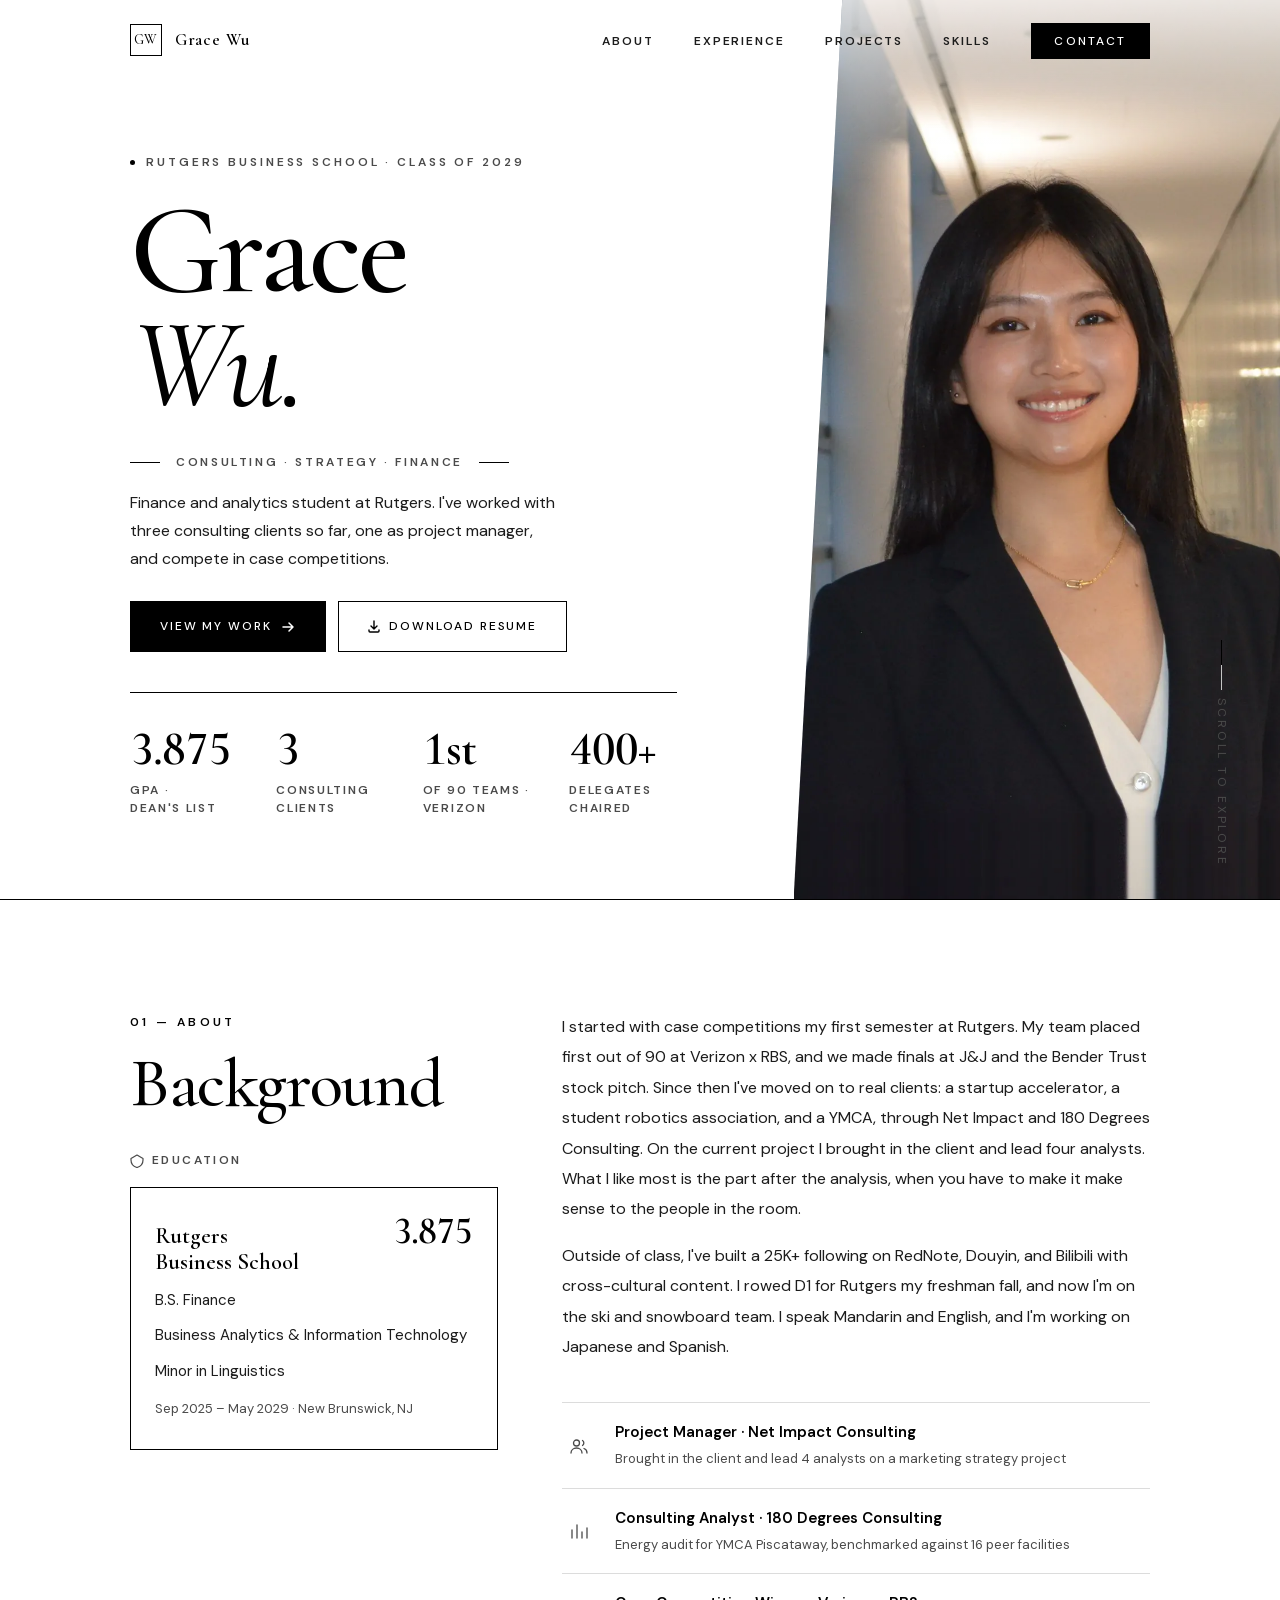
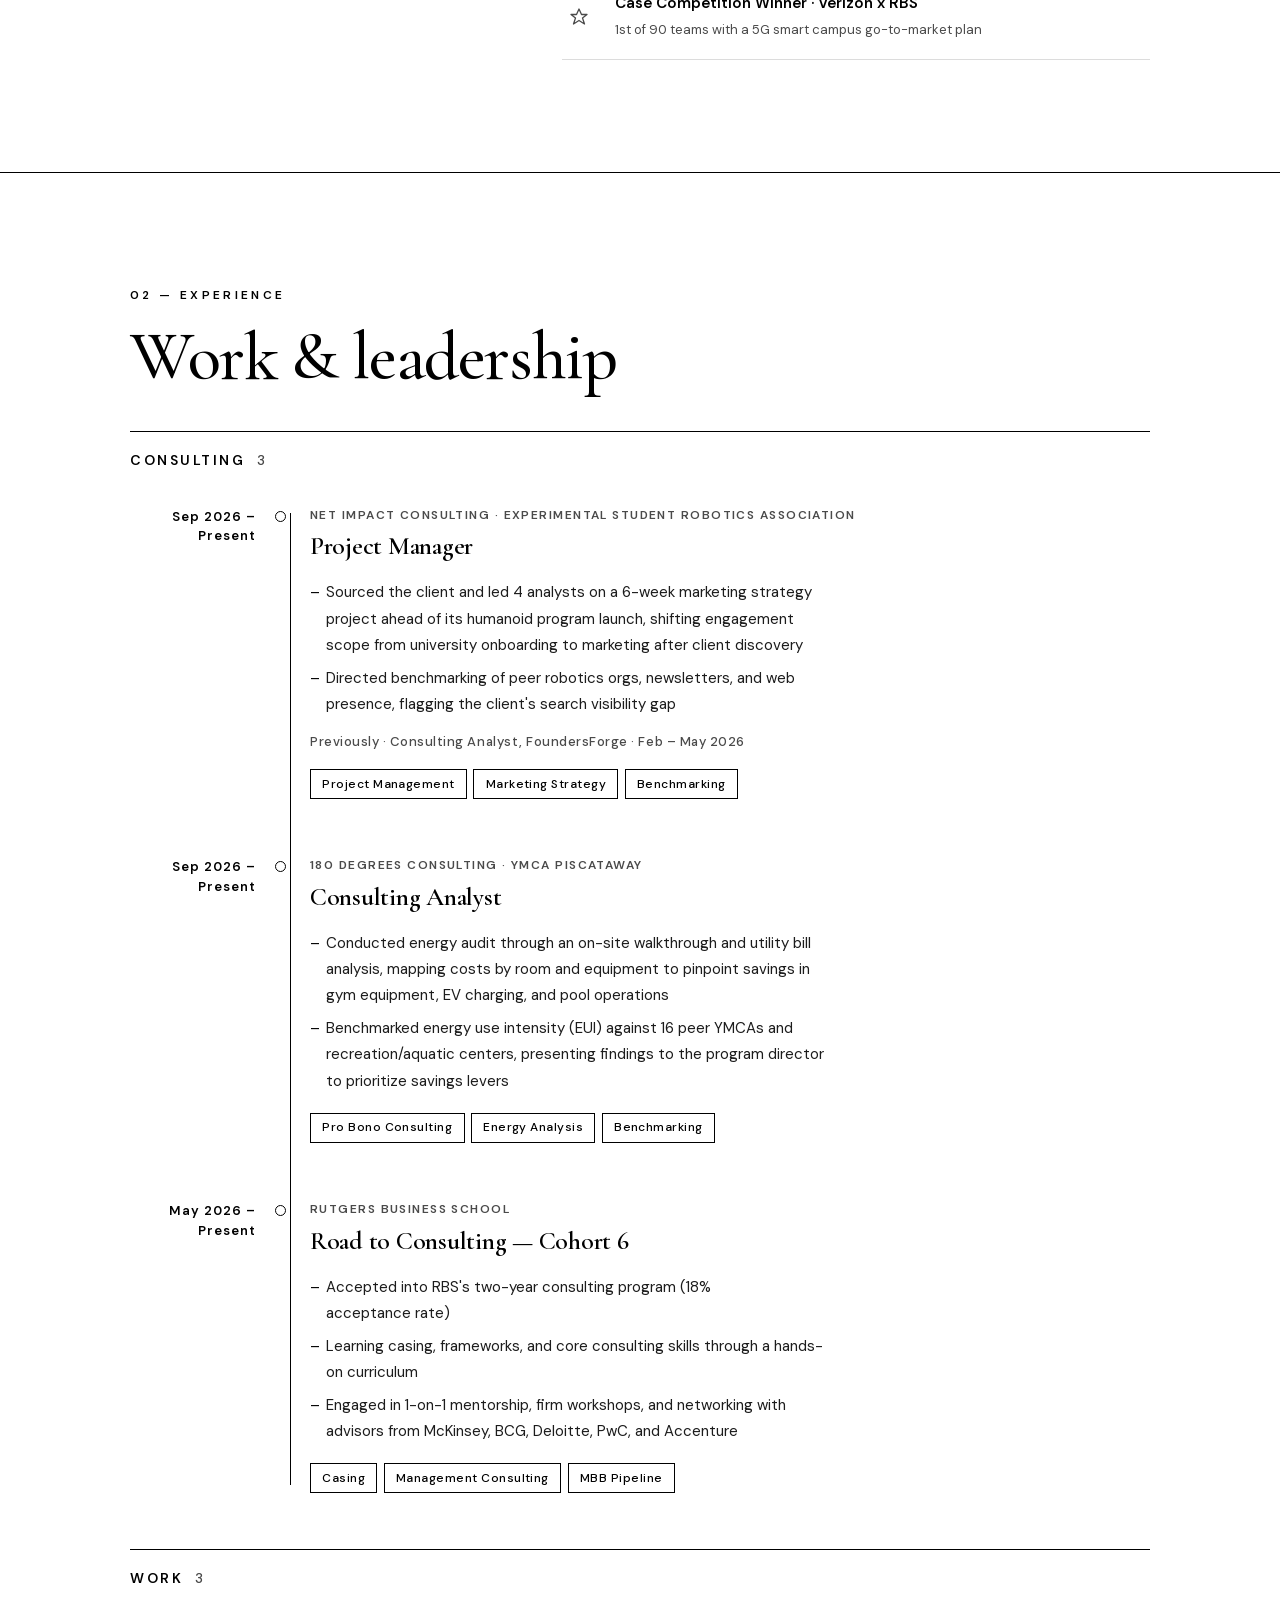
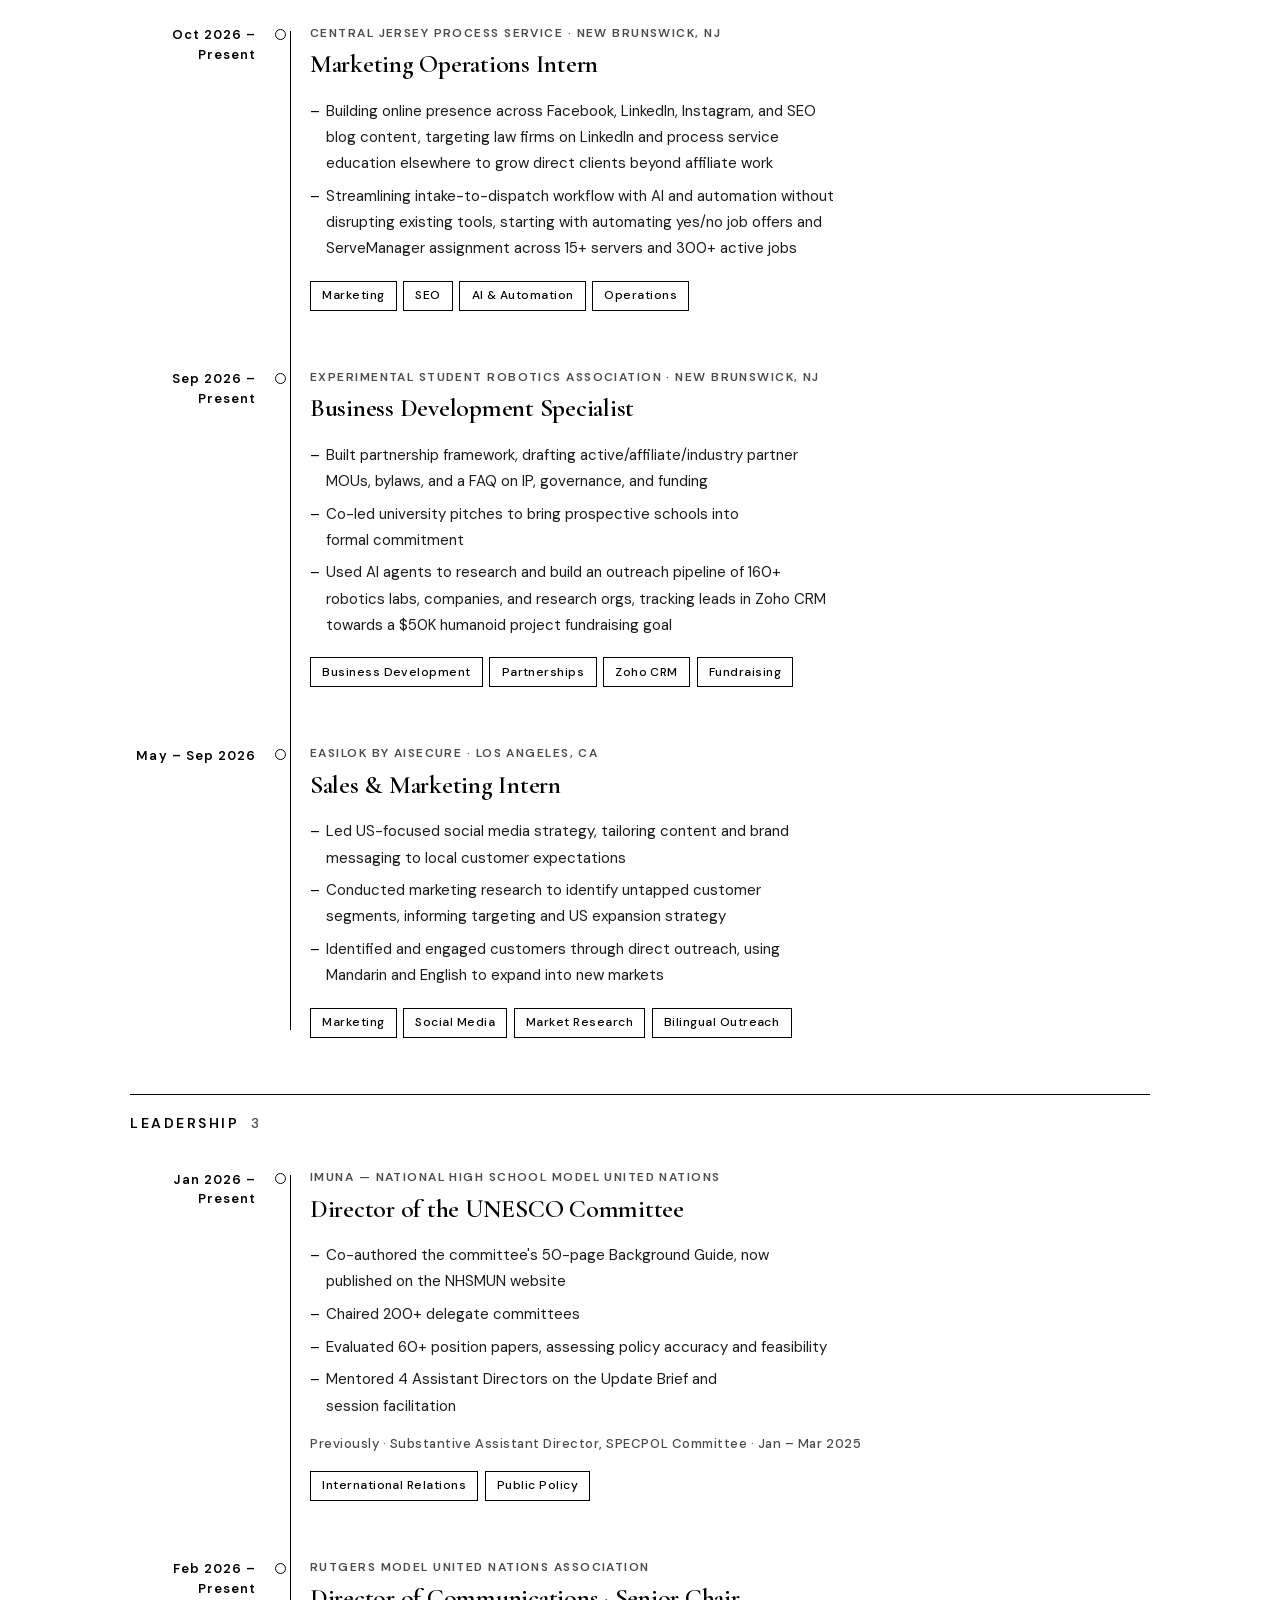
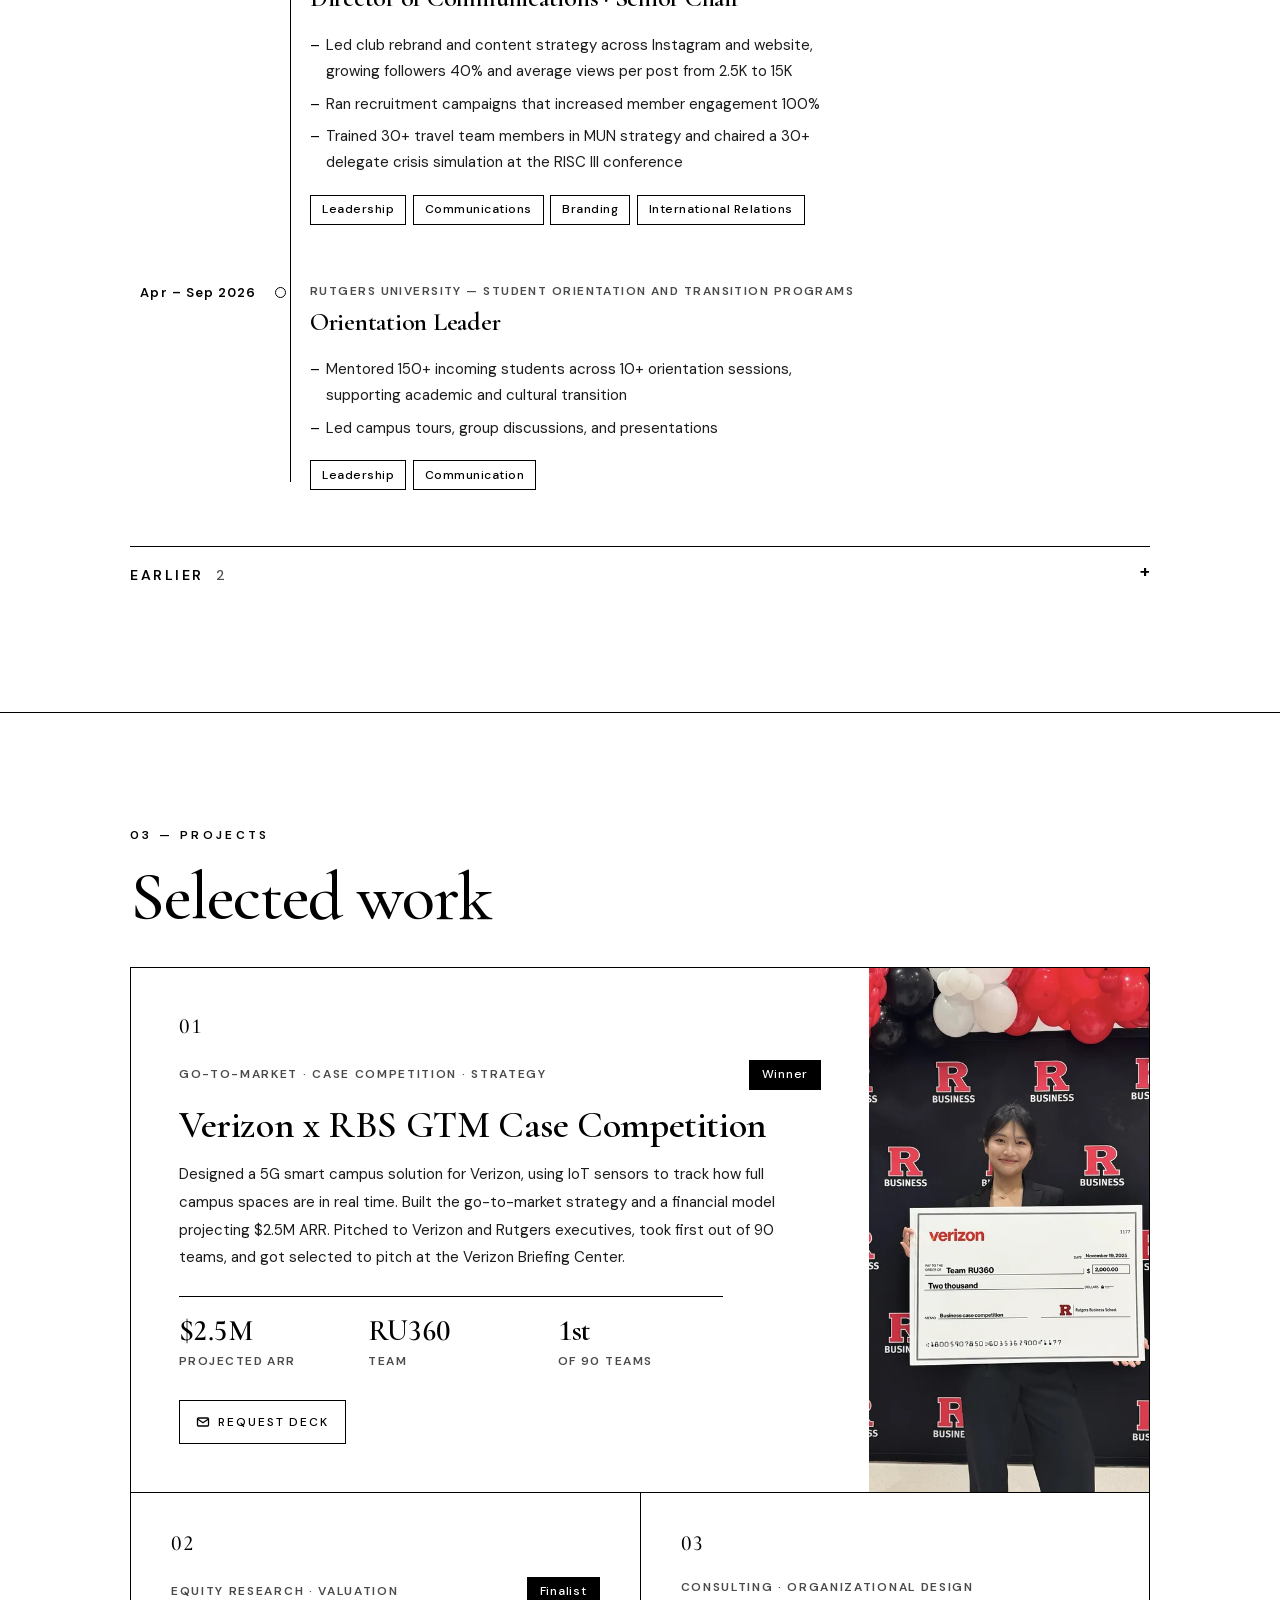
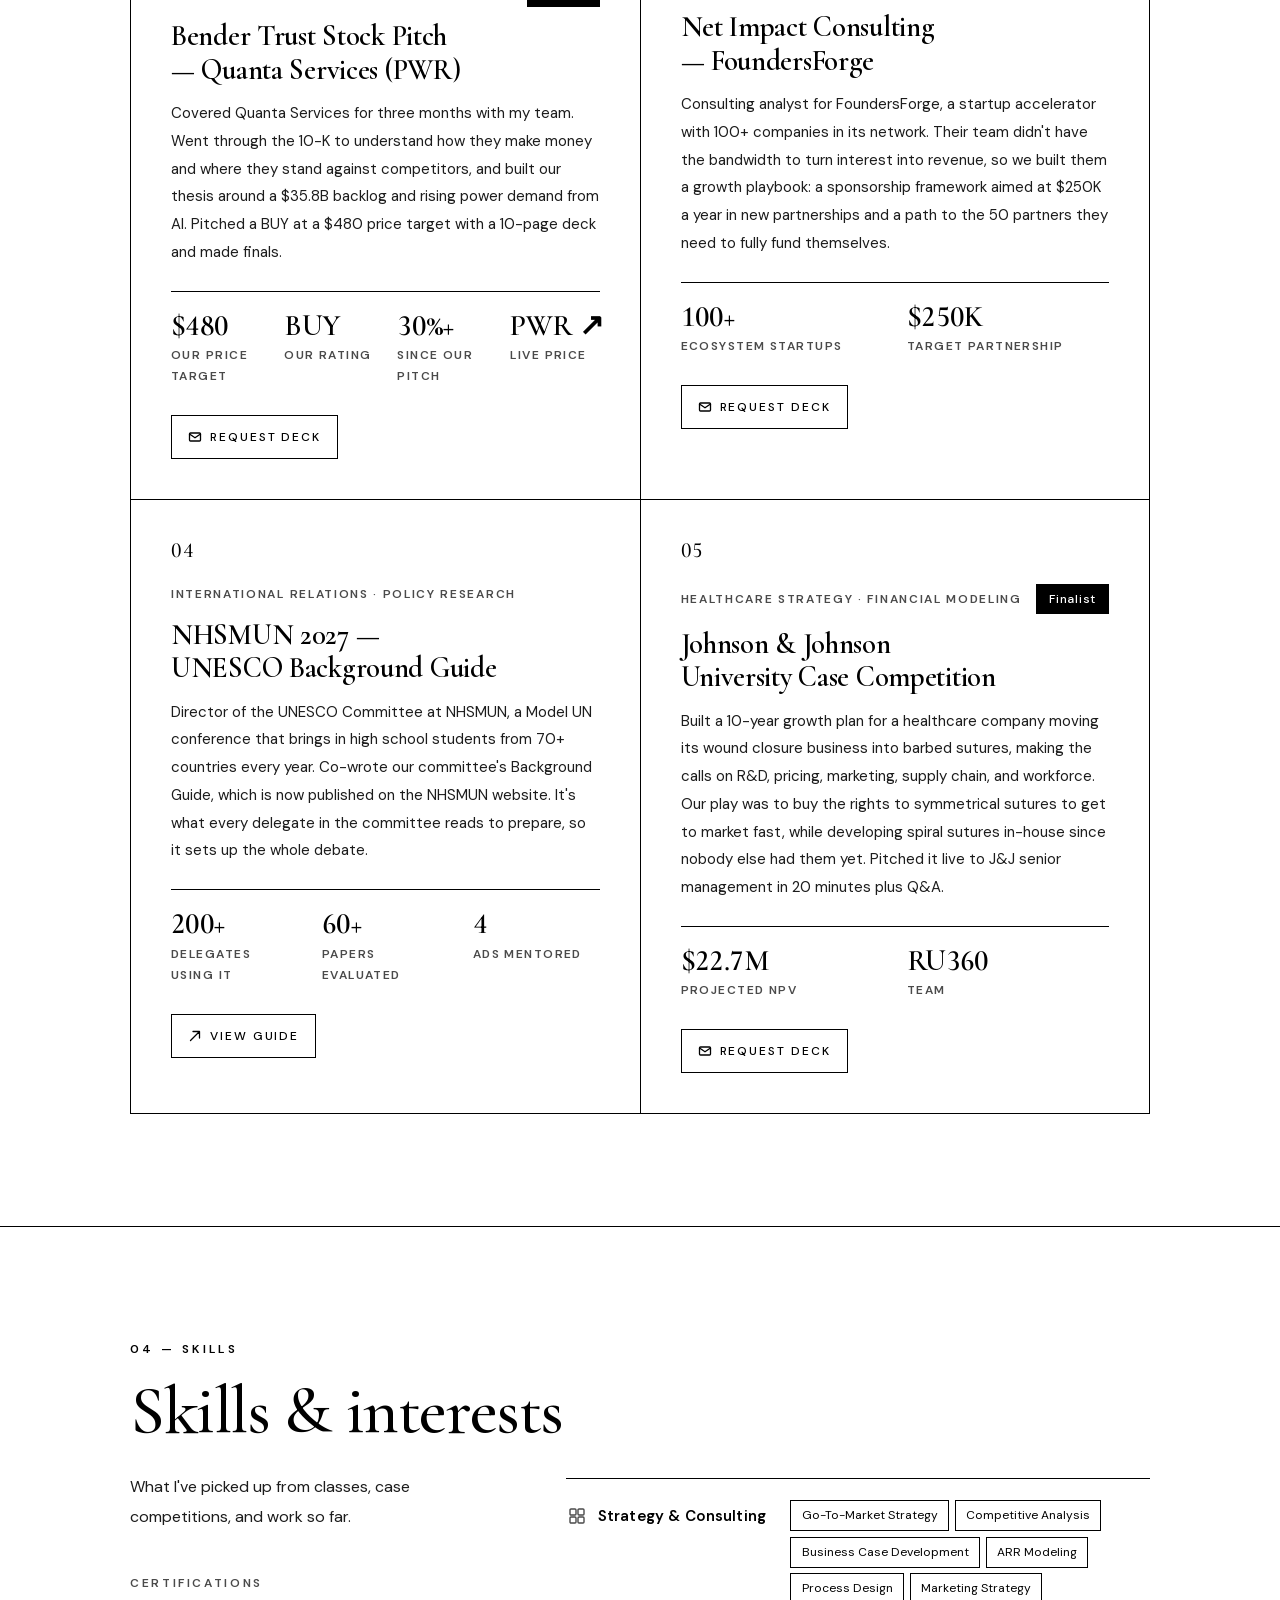
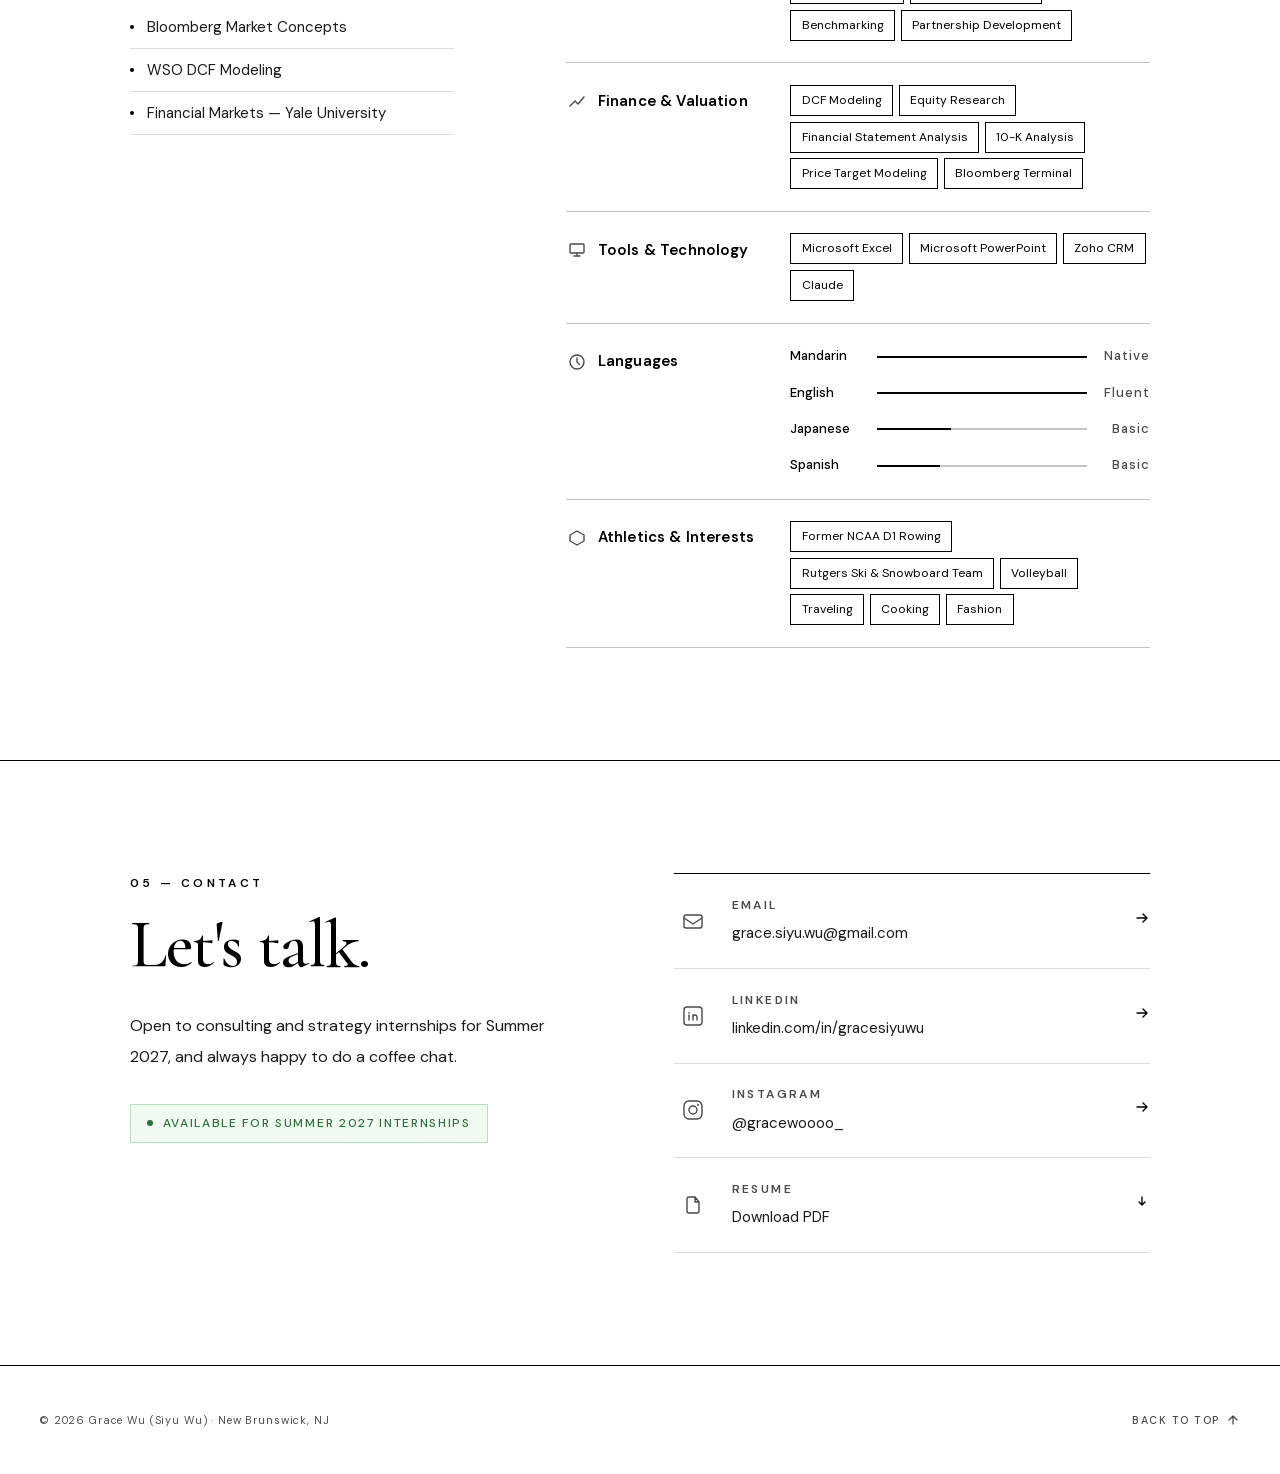
==== commit fdb75dac: "Copy: four small wording edits Grace approved - Easilok: "Spearheaded" -> "Led" - Easilok: "leveragi" ====
--- a/index.html
+++ b/index.html
@@ -292,7 +292,7 @@
             <ul class="tl-bullets">
               <li>Accepted into RBS's two-year consulting program (18% acceptance rate)</li>
               <li>Learning casing, frameworks, and core consulting skills through a hands-on curriculum</li>
-              <li>Engaged in 1-on-1 mentorship, firm workshops, and networking with advisors from McKinsey, BCG, Deloitte, PwC, Accenture, etc.</li>
+              <li>Engaged in 1-on-1 mentorship, firm workshops, and networking with advisors from McKinsey, BCG, Deloitte, PwC, and Accenture</li>
             </ul>
           <div class="tl-tags">
             <span class="tag">Casing</span>
@@ -340,7 +340,7 @@
             <ul class="tl-bullets">
               <li>Built partnership framework, drafting active/affiliate/industry partner MOUs, bylaws, and a FAQ on IP, governance, and funding</li>
               <li>Co-led university pitches to bring prospective schools into formal commitment</li>
-              <li>Leveraged AI agents to research and build an outreach pipeline of 160+ robotics labs, companies, and research orgs, tracking leads in Zoho CRM towards a $50K humanoid project fundraising goal</li>
+              <li>Used AI agents to research and build an outreach pipeline of 160+ robotics labs, companies, and research orgs, tracking leads in Zoho CRM towards a $50K humanoid project fundraising goal</li>
             </ul>
             <div class="tl-tags">
               <span class="tag">Business Development</span>
@@ -360,9 +360,9 @@
             <div class="tl-org">Easilok by Aisecure · Los Angeles, CA</div>
             <h4 class="tl-role">Sales & Marketing Intern</h4>
             <ul class="tl-bullets">
-              <li>Spearheaded US-focused social media strategy, tailoring content and brand messaging to local customer expectations</li>
+              <li>Led US-focused social media strategy, tailoring content and brand messaging to local customer expectations</li>
               <li>Conducted marketing research to identify untapped customer segments, informing targeting and US expansion strategy</li>
-              <li>Identified and engaged customers through direct outreach, leveraging bilingual expertise to expand into new markets</li>
+              <li>Identified and engaged customers through direct outreach, using Mandarin and English to expand into new markets</li>
             </ul>
             <div class="tl-tags">
               <span class="tag">Marketing</span>
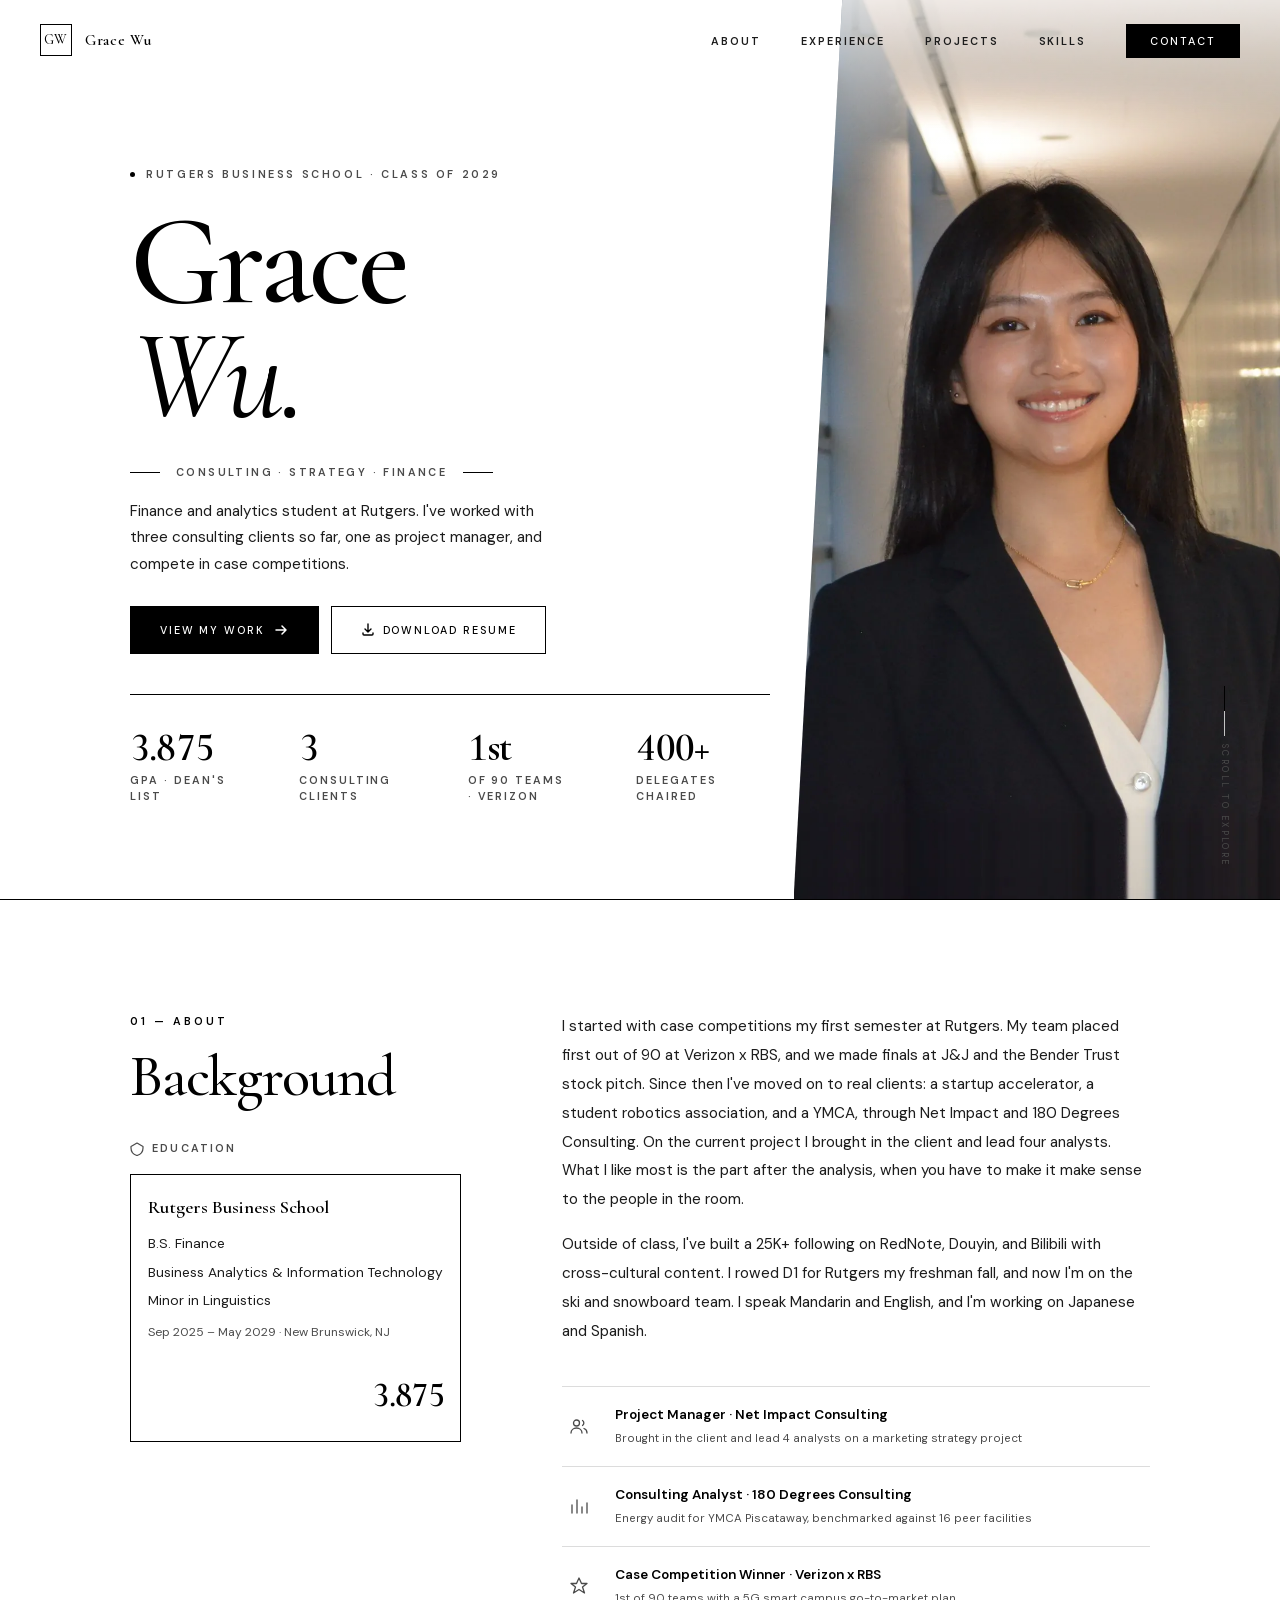
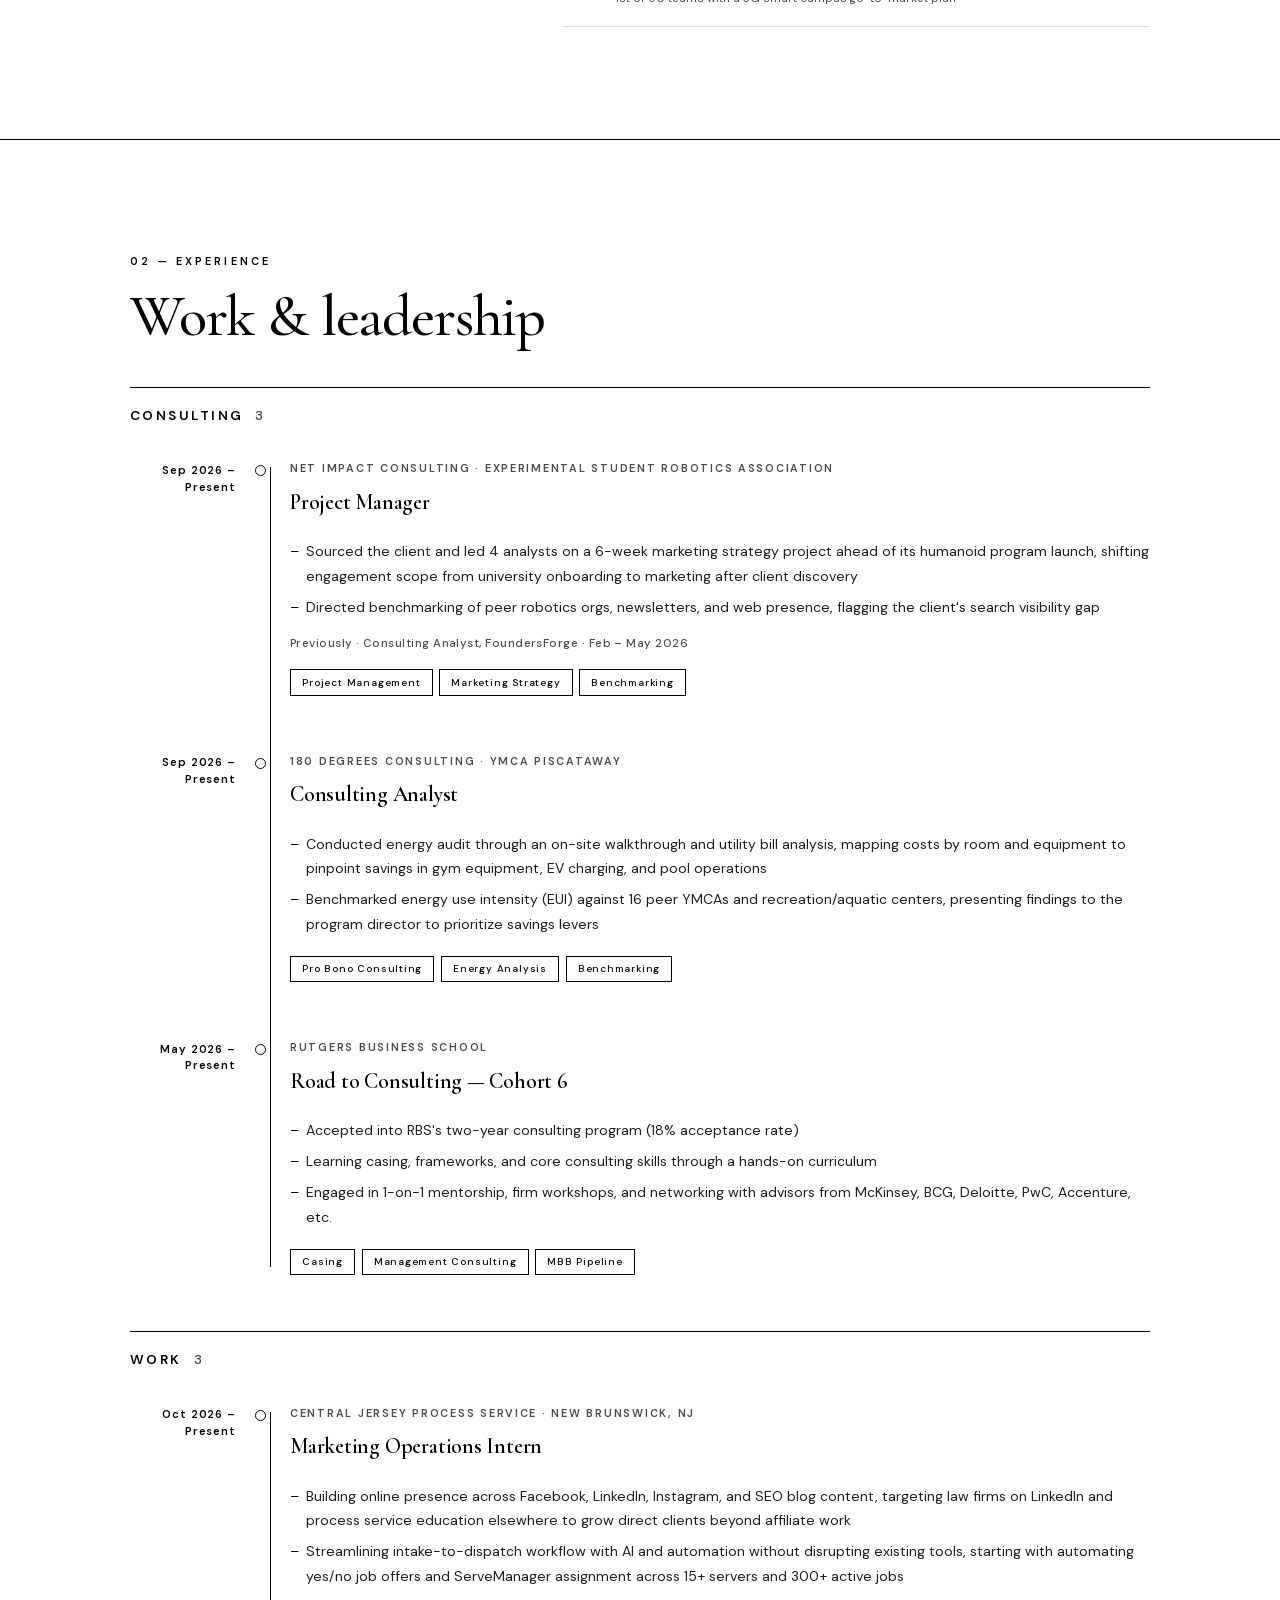
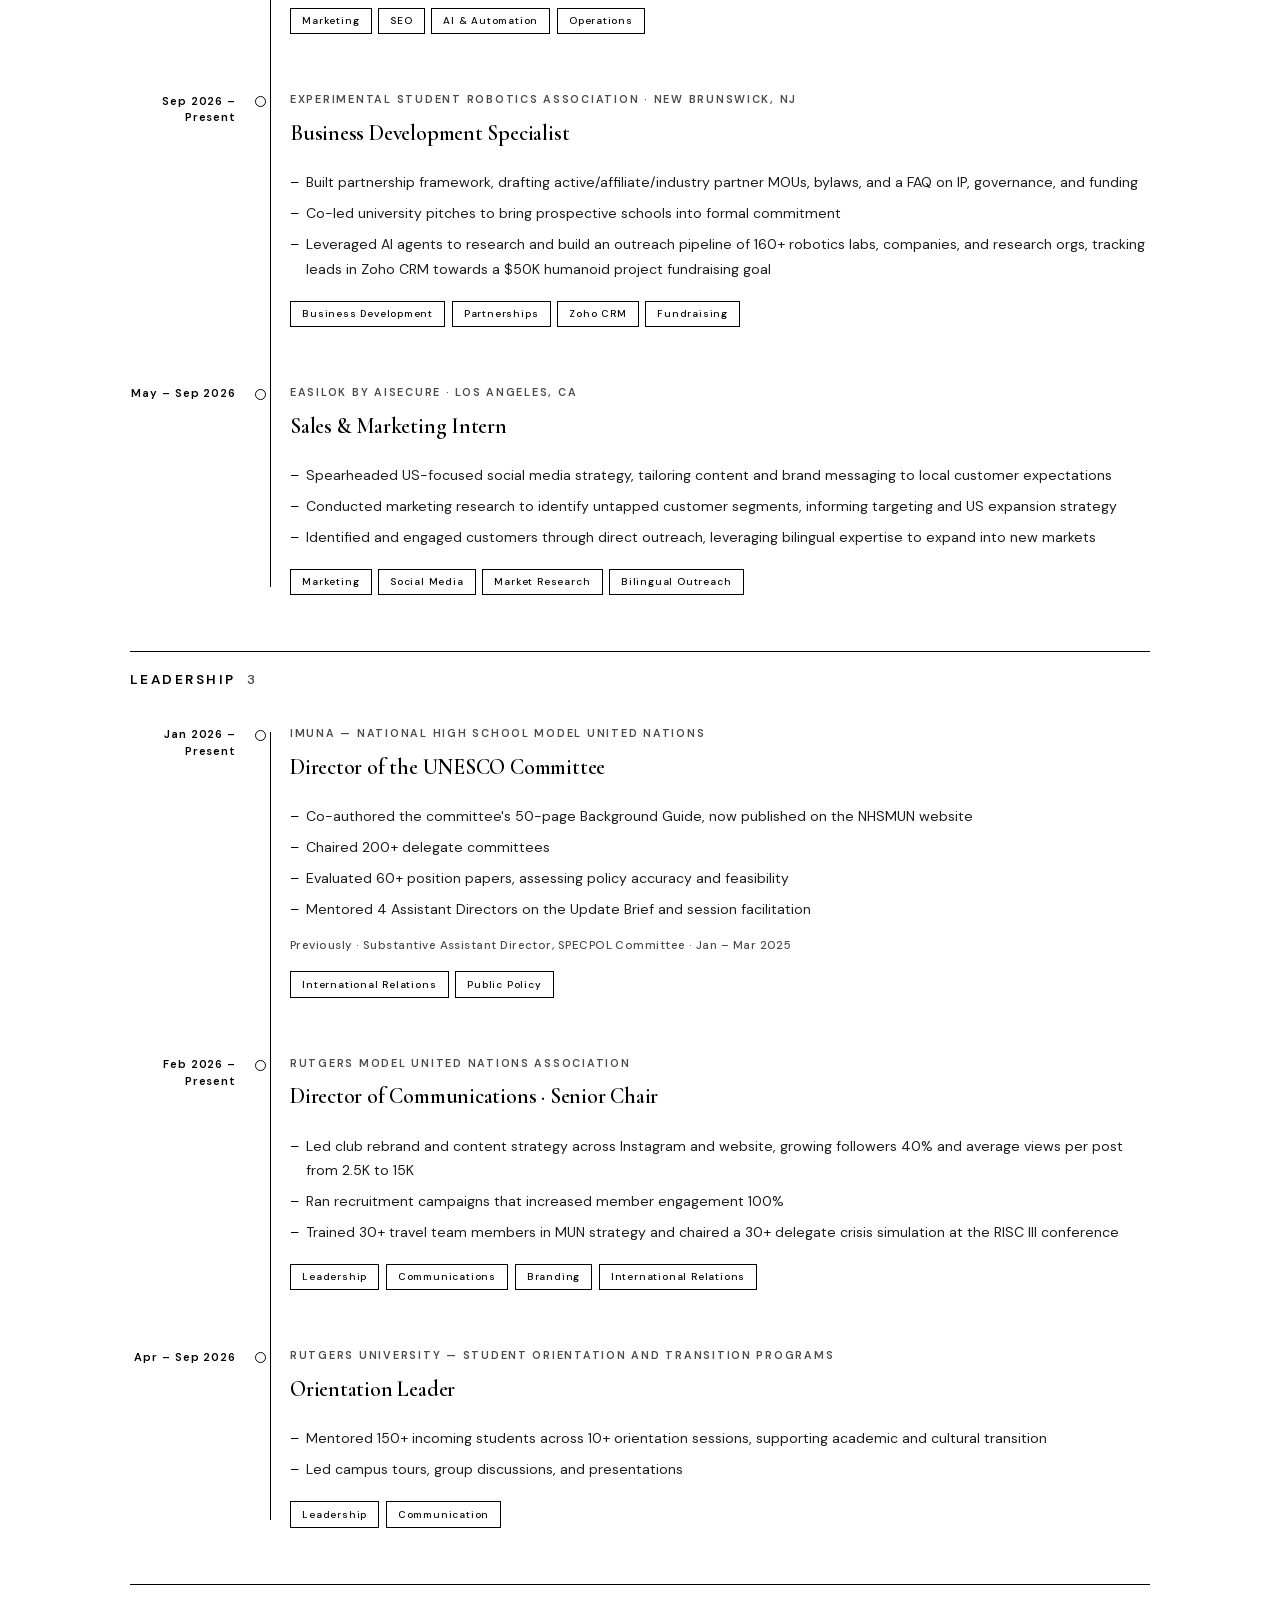
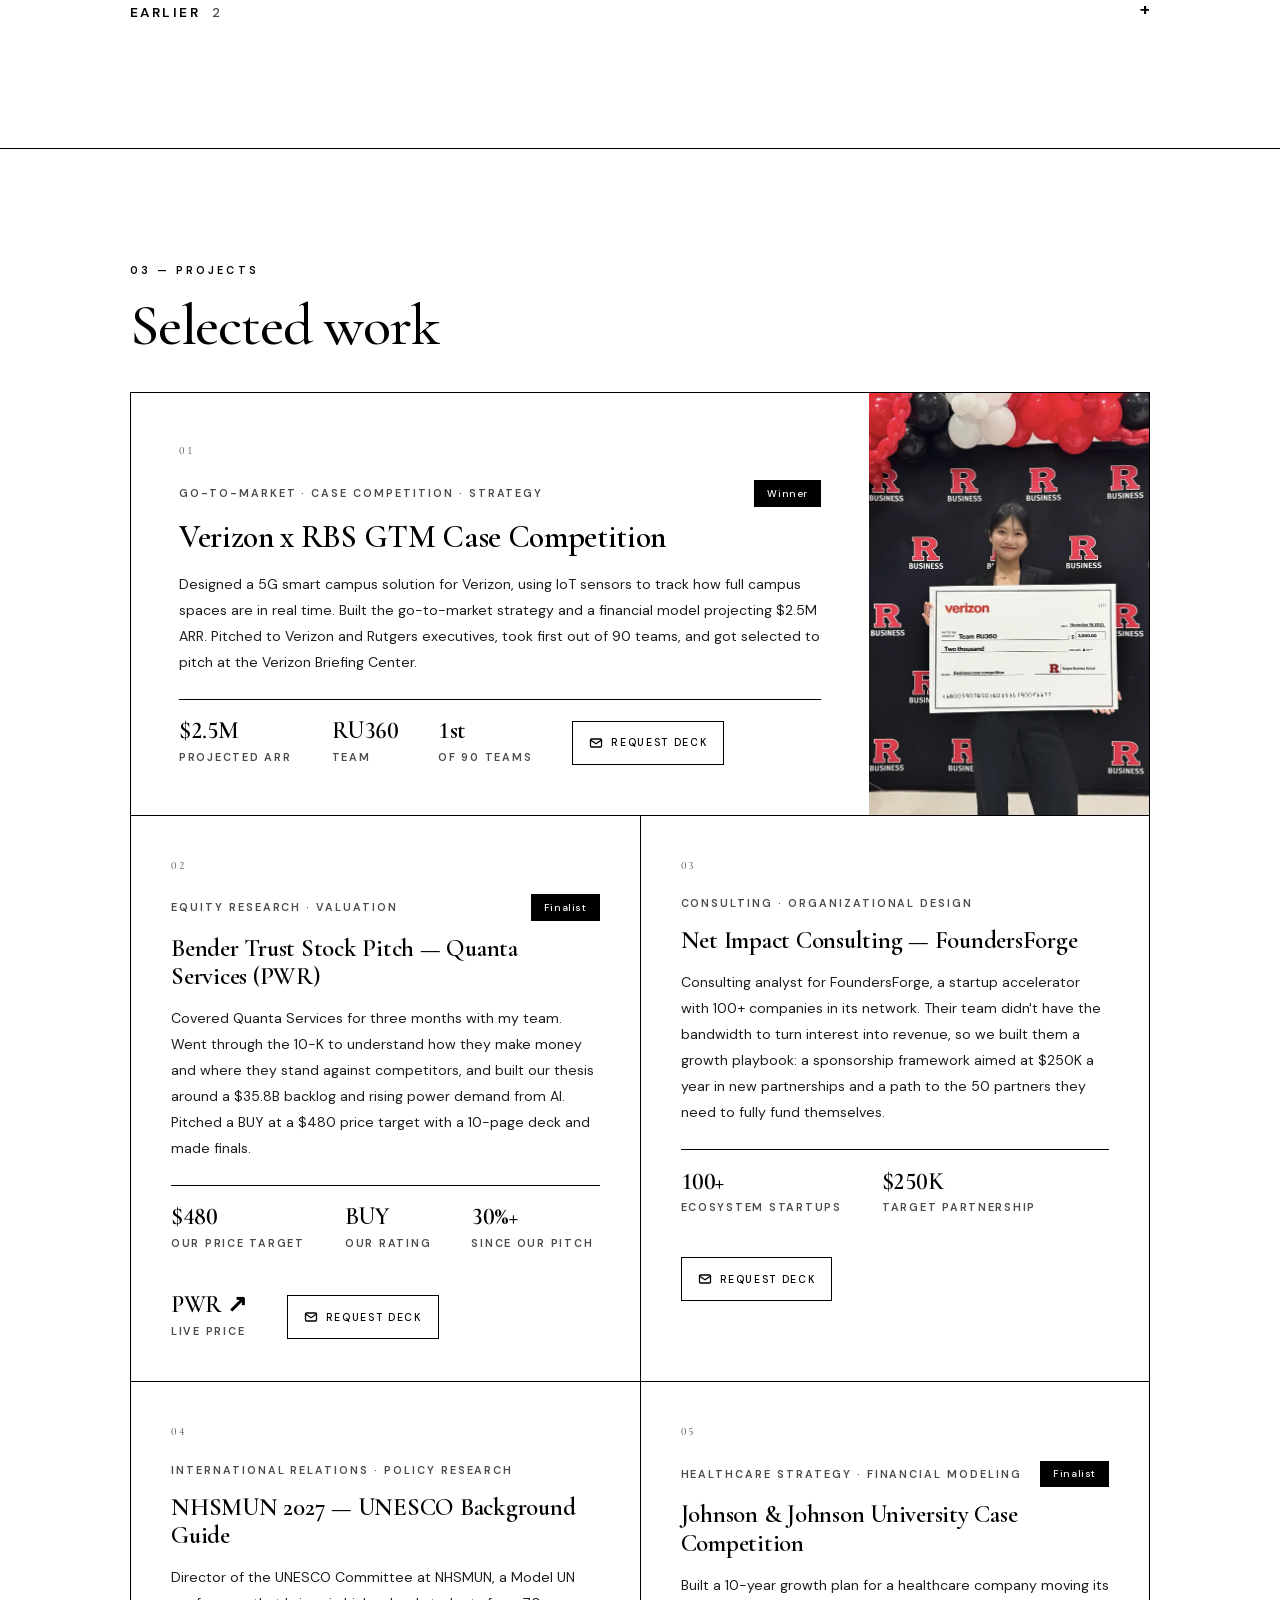
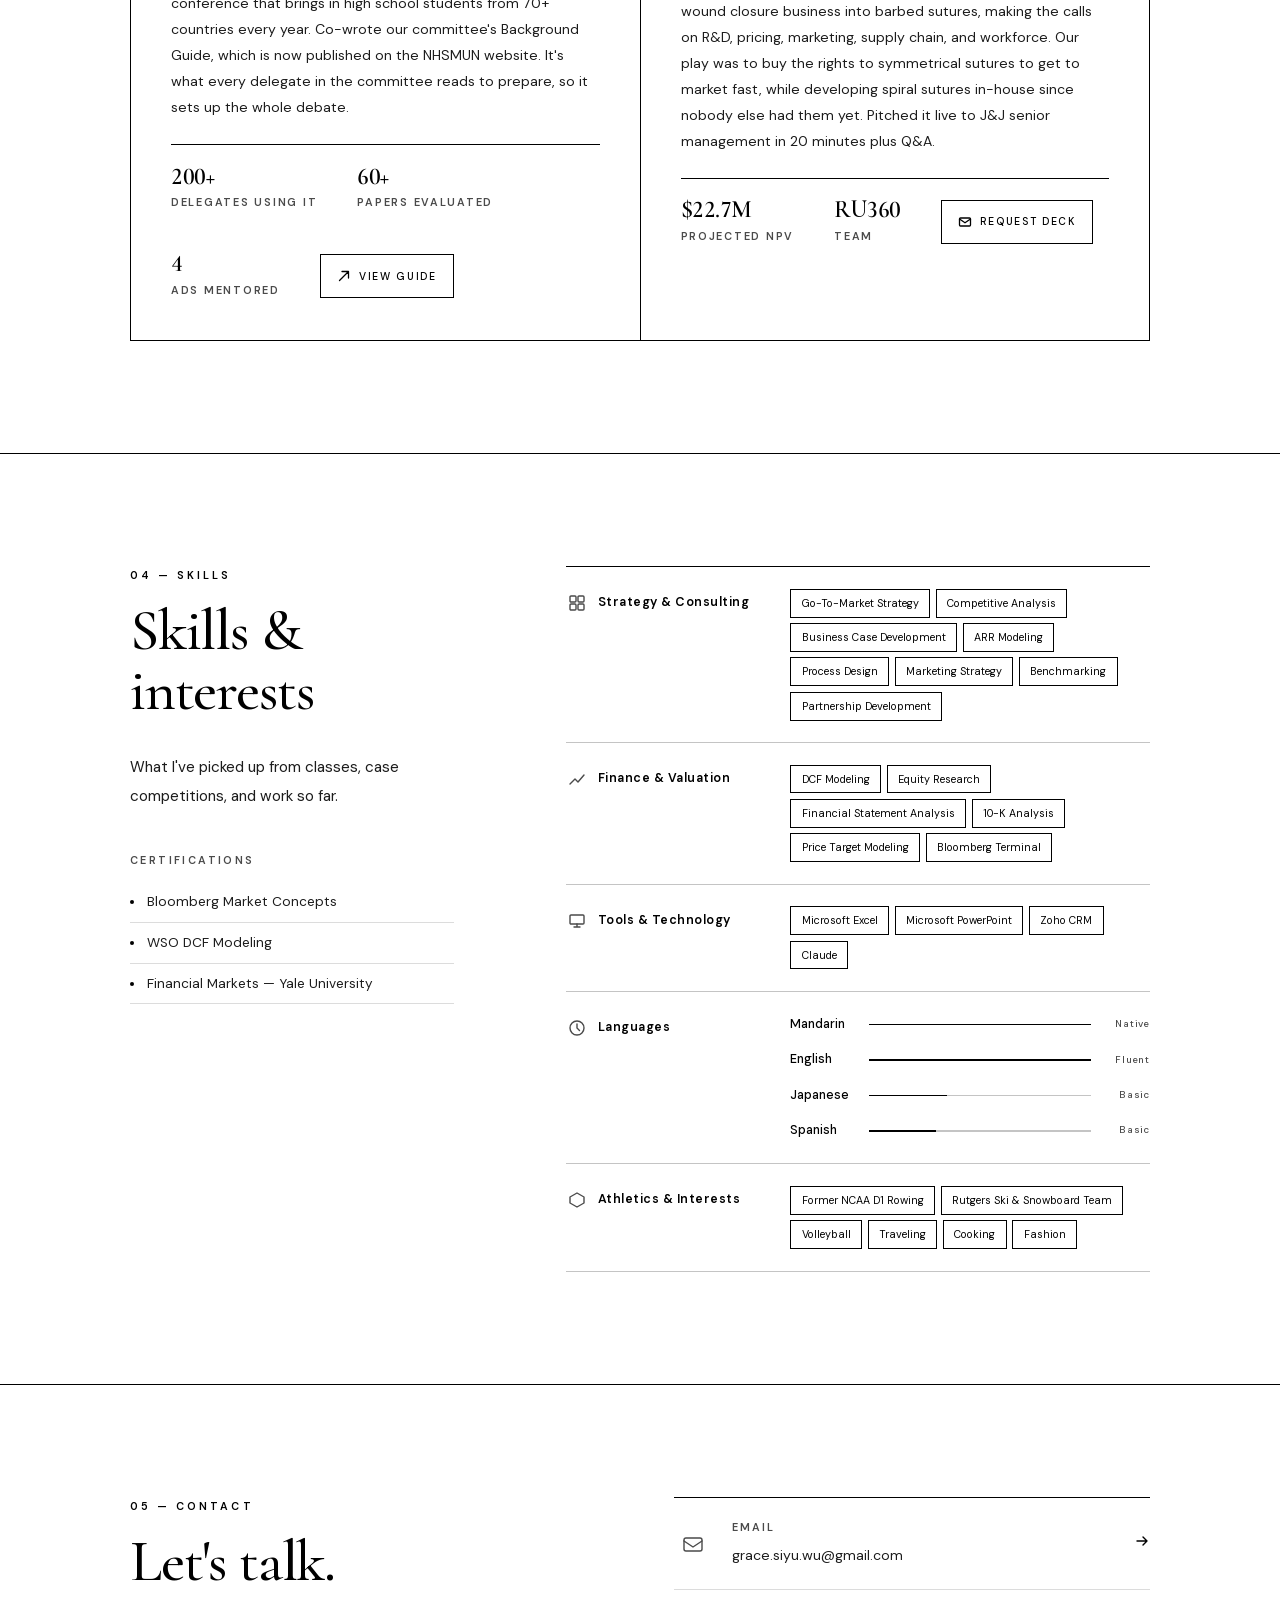
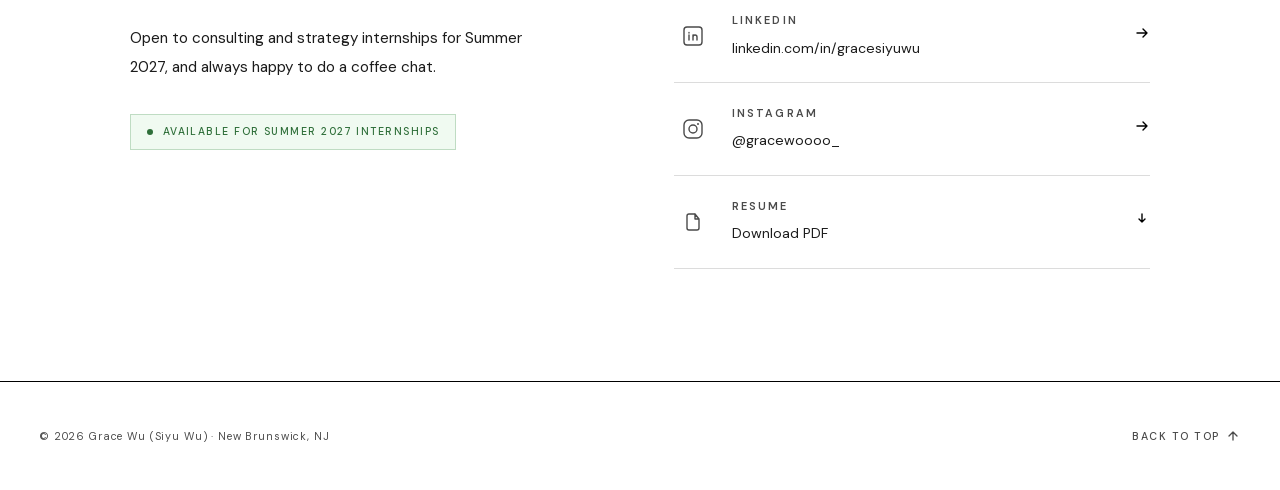
==== commit 58219a98: "Fonts: stop preloading them; it slowed the first paint on phones Measured with real mobile throttlin" ====
--- a/index.html
+++ b/index.html
@@ -44,18 +44,11 @@
   <link rel="icon" href="favicon-32.png" type="image/png" sizes="32x32">
   <link rel="icon" href="favicon.svg" type="image/svg+xml">
   <link rel="apple-touch-icon" href="apple-touch-icon.png">
-  <!-- Fonts are hosted with the site (fonts/), so there's no extra trip to Google -->
-  <link rel="preload" href="fonts/cormorant-garamond.woff2" as="font" type="font/woff2" crossorigin>
-  <link rel="preload" href="fonts/cormorant-garamond-italic.woff2" as="font" type="font/woff2" crossorigin>
-  <link rel="preload" href="fonts/dm-sans.woff2" as="font" type="font/woff2" crossorigin>
   <!-- The headshot is the first big thing on screen: fetch the right one early -->
   <link rel="preload" href="headshot.webp" as="image" type="image/webp" media="(min-width: 769px)" fetchpriority="high">
   <link rel="preload" href="headshot-wide.webp" as="image" type="image/webp" media="(max-width: 768px)" fetchpriority="high">
   <link rel="stylesheet" href="styles.css">
-  <script>
-    document.documentElement.classList.add('js');
-    try { if (sessionStorage.getItem('gw-intro')) document.documentElement.classList.add('seen'); } catch (e) {}   // loader already shown this session
-  </script>
+  <script>document.documentElement.classList.add('js');</script>
 </head>
 <body>
 
@@ -74,7 +67,7 @@
 
   <!-- NAV -->
   <header class="header" id="header">
-    <nav class="nav container">
+    <nav class="nav container-wide">
       <a href="#home" class="nav-brand">
         <span class="brand-initials">GW</span>
         <span class="brand-name">Grace Wu</span>
@@ -134,7 +127,7 @@
       <div class="hero-stats reveal-fade" style="--delay:0.55s">
         <div class="hero-stat">
           <span class="stat-value">3.875</span>
-          <span class="stat-label"><span>GPA ·</span> <span>Dean's List</span></span>
+          <span class="stat-label">GPA · Dean's List</span>
         </div>
         <div class="hero-stat">
           <span class="stat-value">3</span>
@@ -142,7 +135,7 @@
         </div>
         <div class="hero-stat">
           <span class="stat-value">1st</span>
-          <span class="stat-label"><span>of 90 teams ·</span> <span>Verizon</span></span>
+          <span class="stat-label">of 90 teams · Verizon</span>
         </div>
         <div class="hero-stat">
           <span class="stat-value">400+</span>
@@ -165,10 +158,10 @@
       <div class="about-layout">
         <div class="about-left">
           <div class="section-tag reveal-up">01 — About</div>
-          <h2 class="section-title reveal-up">
+          <h2 class="section-title reveal-up" style="--delay:0.1s">
             Background
           </h2>
-          <div class="about-education reveal-up">
+          <div class="about-education reveal-up" style="--delay:0.3s">
             <div class="edu-header">
               <svg aria-hidden="true" width="14" height="14" viewBox="0 0 14 14" fill="none"><path d="M7 1L13 4.5V6C13 9.5 10.5 12.5 7 13.5C3.5 12.5 1 9.5 1 6V4.5L7 1Z" stroke="currentColor" stroke-width="1.2" stroke-linejoin="round"/></svg>
               Education
@@ -181,18 +174,18 @@
                 <p>Minor in Linguistics</p>
                 <p class="edu-dates">Sep 2025 – May 2029 · New Brunswick, NJ</p>
               </div>
-              <div class="edu-gpa"><span class="sr-only">GPA </span>3.875</div>
+              <div class="edu-gpa">3.875</div>
             </div>
           </div>
         </div>
 
         <div class="about-right">
-          <div class="about-intro reveal-up">
+          <div class="about-intro reveal-up" style="--delay:0.15s">
             <p>I started with case competitions my first semester at Rutgers. My team placed first out of 90 at Verizon x RBS, and we made finals at J&J and the Bender Trust stock pitch. Since then I've moved on to real clients: a startup accelerator, a student robotics association, and a YMCA, through Net Impact and 180 Degrees Consulting. On the current project I brought in the client and lead four analysts. What I like most is the part after the analysis, when you have to make it make sense to the people in the room.</p>
             <p>Outside of class, I've built a 25K+ following on RedNote, Douyin, and Bilibili with cross-cultural content. I rowed D1 for Rutgers my freshman fall, and now I'm on the ski and snowboard team. I speak Mandarin and English, and I'm working on Japanese and Spanish.</p>
           </div>
 
-          <div class="about-highlights reveal-up">
+          <div class="about-highlights reveal-up" style="--delay:0.25s">
             <div class="highlight-card">
               <div class="highlight-icon">
                 <svg aria-hidden="true" width="20" height="20" viewBox="0 0 20 20" fill="none"><circle cx="7.5" cy="7" r="3" stroke="currentColor" stroke-width="1.3"/><path d="M2 17c0-3 2.5-5 5.5-5s5.5 2 5.5 5M13.5 4.5a3 3 0 010 5M15 12.5c1.8.6 3 2.2 3 4.5" stroke="currentColor" stroke-width="1.3" stroke-linecap="round"/></svg>
@@ -232,7 +225,7 @@
       <div class="section-header-row">
         <div>
           <div class="section-tag reveal-up">02 — Experience</div>
-          <h2 class="section-title reveal-up">Work &amp; leadership</h2>
+          <h2 class="section-title reveal-up" style="--delay:0.1s">Work &amp; leadership</h2>
         </div>
       </div>
 
@@ -240,7 +233,7 @@
       <h3 class="tl-group">Consulting <span>3</span></h3>
       <div class="timeline">
 
-        <div class="timeline-item reveal-up">
+        <div class="timeline-item reveal-up" style="--delay:0.04s">
           <div class="timeline-left">
             <div class="tl-period">Sep 2026 – Present</div>
             <div class="tl-dot"></div>
@@ -261,7 +254,7 @@
           </div>
         </div>
 
-        <div class="timeline-item reveal-up">
+        <div class="timeline-item reveal-up" style="--delay:0.08s">
           <div class="timeline-left">
             <div class="tl-period">Sep 2026 – Present</div>
             <div class="tl-dot"></div>
@@ -281,7 +274,7 @@
           </div>
         </div>
 
-        <div class="timeline-item reveal-up">
+        <div class="timeline-item reveal-up" style="--delay:0.05s">
           <div class="timeline-left">
             <div class="tl-period">May 2026 – Present</div>
             <div class="tl-dot"></div>
@@ -292,7 +285,7 @@
             <ul class="tl-bullets">
               <li>Accepted into RBS's two-year consulting program (18% acceptance rate)</li>
               <li>Learning casing, frameworks, and core consulting skills through a hands-on curriculum</li>
-              <li>Engaged in 1-on-1 mentorship, firm workshops, and networking with advisors from McKinsey, BCG, Deloitte, PwC, and Accenture</li>
+              <li>Engaged in 1-on-1 mentorship, firm workshops, and networking with advisors from McKinsey, BCG, Deloitte, PwC, Accenture, etc.</li>
             </ul>
           <div class="tl-tags">
             <span class="tag">Casing</span>
@@ -308,7 +301,7 @@
       <h3 class="tl-group">Work <span>3</span></h3>
       <div class="timeline">
 
-        <div class="timeline-item reveal-up">
+        <div class="timeline-item reveal-up" style="--delay:0.02s">
           <div class="timeline-left">
             <div class="tl-period">Oct 2026 – Present</div>
             <div class="tl-dot"></div>
@@ -329,7 +322,7 @@
           </div>
         </div>
 
-        <div class="timeline-item reveal-up">
+        <div class="timeline-item reveal-up" style="--delay:0.06s">
           <div class="timeline-left">
             <div class="tl-period">Sep 2026 – Present</div>
             <div class="tl-dot"></div>
@@ -340,7 +333,7 @@
             <ul class="tl-bullets">
               <li>Built partnership framework, drafting active/affiliate/industry partner MOUs, bylaws, and a FAQ on IP, governance, and funding</li>
               <li>Co-led university pitches to bring prospective schools into formal commitment</li>
-              <li>Used AI agents to research and build an outreach pipeline of 160+ robotics labs, companies, and research orgs, tracking leads in Zoho CRM towards a $50K humanoid project fundraising goal</li>
+              <li>Leveraged AI agents to research and build an outreach pipeline of 160+ robotics labs, companies, and research orgs, tracking leads in Zoho CRM towards a $50K humanoid project fundraising goal</li>
             </ul>
             <div class="tl-tags">
               <span class="tag">Business Development</span>
@@ -351,7 +344,7 @@
           </div>
         </div>
 
-        <div class="timeline-item reveal-up">
+        <div class="timeline-item reveal-up" style="--delay:0.02s">
           <div class="timeline-left">
             <div class="tl-period">May – Sep 2026</div>
             <div class="tl-dot"></div>
@@ -360,9 +353,9 @@
             <div class="tl-org">Easilok by Aisecure · Los Angeles, CA</div>
             <h4 class="tl-role">Sales & Marketing Intern</h4>
             <ul class="tl-bullets">
-              <li>Led US-focused social media strategy, tailoring content and brand messaging to local customer expectations</li>
+              <li>Spearheaded US-focused social media strategy, tailoring content and brand messaging to local customer expectations</li>
               <li>Conducted marketing research to identify untapped customer segments, informing targeting and US expansion strategy</li>
-              <li>Identified and engaged customers through direct outreach, using Mandarin and English to expand into new markets</li>
+              <li>Identified and engaged customers through direct outreach, leveraging bilingual expertise to expand into new markets</li>
             </ul>
             <div class="tl-tags">
               <span class="tag">Marketing</span>
@@ -379,7 +372,7 @@
       <h3 class="tl-group">Leadership <span>3</span></h3>
       <div class="timeline">
 
-        <div class="timeline-item reveal-up">
+        <div class="timeline-item reveal-up" style="--delay:0.2s">
           <div class="timeline-left">
             <div class="tl-period">Jan 2026 – Present</div>
             <div class="tl-dot"></div>
@@ -401,7 +394,7 @@
           </div>
         </div>
 
-        <div class="timeline-item reveal-up">
+        <div class="timeline-item reveal-up" style="--delay:0.22s">
           <div class="timeline-left">
             <div class="tl-period">Feb 2026 – Present</div>
             <div class="tl-dot"></div>
@@ -423,7 +416,7 @@
           </div>
         </div>
 
-        <div class="timeline-item reveal-up">
+        <div class="timeline-item reveal-up" style="--delay:0.15s">
           <div class="timeline-left">
             <div class="tl-period">Apr – Sep 2026</div>
             <div class="tl-dot"></div>
@@ -449,7 +442,7 @@
         <summary>Earlier <span>2</span></summary>
         <div class="timeline">
 
-        <div class="timeline-item reveal-up">
+        <div class="timeline-item reveal-up" style="--delay:0.25s">
           <div class="timeline-left">
             <div class="tl-period">Jun – Aug 2024</div>
             <div class="tl-dot"></div>
@@ -469,14 +462,14 @@
           </div>
         </div>
 
-        <div class="timeline-item reveal-up">
+        <div class="timeline-item reveal-up" style="--delay:0.3s">
           <div class="timeline-left">
             <div class="tl-period">Nov 2023 – May 2025</div>
             <div class="tl-dot"></div>
           </div>
           <div class="timeline-right">
             <div class="tl-org">Social Media Platforms · Independent</div>
-            <h4 class="tl-role">Content Creator — GraceWoooo</h4>
+            <h4 class="tl-role">Content Creator – GraceWoooo</h4>
             <ul class="tl-bullets">
               <li>Built 25,000+ followers across RedNote, Douyin, and Bilibili with cross-cultural educational content</li>
               <li>Founded and moderated a 500-member online study community</li>
@@ -498,11 +491,11 @@
   <section class="projects section" id="projects">
     <div class="container">
       <div class="section-tag reveal-up">03 — Projects</div>
-      <h2 class="section-title reveal-up">Selected work</h2>
+      <h2 class="section-title reveal-up" style="--delay:0.1s">Selected work</h2>
 
       <div class="projects-grid">
 
-        <div class="project-card project-featured reveal-up">
+        <div class="project-card project-featured reveal-up" style="--delay:0.15s">
           <div class="project-card-inner">
             <div class="project-number">01</div>
             <div class="project-top">
@@ -524,8 +517,6 @@
                 <span class="metric-val">1st</span>
                 <span class="metric-lbl">of 90 Teams</span>
               </div>
-            </div>
-            <div class="project-actions">
               <a class="deck-btn" href="mailto:grace.siyu.wu@gmail.com?subject=Deck%20request%3A%20Verizon%205G%20Smart%20Campus" data-title="Verizon 5G Smart Campus">
                 <svg aria-hidden="true" width="14" height="14" viewBox="0 0 14 14" fill="none"><rect x="1.5" y="3" width="11" height="8" rx="1" stroke="currentColor" stroke-width="1.3"/><path d="M1.5 4l5.5 3.75L12.5 4" stroke="currentColor" stroke-width="1.3" stroke-linecap="round" stroke-linejoin="round"/></svg>
                 Request Deck
@@ -540,7 +531,7 @@
           </div>
         </div>
 
-        <div class="project-card reveal-up">
+        <div class="project-card reveal-up" style="--delay:0.2s">
           <div class="project-card-inner">
             <div class="project-number">02</div>
             <div class="project-top">
@@ -566,8 +557,6 @@
                 <span class="metric-val">PWR ↗</span>
                 <span class="metric-lbl">Live Price</span>
               </a>
-            </div>
-            <div class="project-actions">
               <a class="deck-btn" href="mailto:grace.siyu.wu@gmail.com?subject=Deck%20request%3A%20Quanta%20Services%20Equity%20Research" data-title="Quanta Services Equity Research">
                 <svg aria-hidden="true" width="14" height="14" viewBox="0 0 14 14" fill="none"><rect x="1.5" y="3" width="11" height="8" rx="1" stroke="currentColor" stroke-width="1.3"/><path d="M1.5 4l5.5 3.75L12.5 4" stroke="currentColor" stroke-width="1.3" stroke-linecap="round" stroke-linejoin="round"/></svg>
                 Request Deck
@@ -576,7 +565,7 @@
           </div>
         </div>
 
-        <div class="project-card reveal-up">
+        <div class="project-card reveal-up" style="--delay:0.25s">
           <div class="project-card-inner">
             <div class="project-number">03</div>
             <div class="project-top">
@@ -593,8 +582,6 @@
                 <span class="metric-val">$250K</span>
                 <span class="metric-lbl">Target Partnership</span>
               </div>
-            </div>
-            <div class="project-actions">
               <a class="deck-btn" href="mailto:grace.siyu.wu@gmail.com?subject=Deck%20request%3A%20Net%20Impact%20%C2%B7%20FoundersForge" data-title="Net Impact · FoundersForge">
                 <svg aria-hidden="true" width="14" height="14" viewBox="0 0 14 14" fill="none"><rect x="1.5" y="3" width="11" height="8" rx="1" stroke="currentColor" stroke-width="1.3"/><path d="M1.5 4l5.5 3.75L12.5 4" stroke="currentColor" stroke-width="1.3" stroke-linecap="round" stroke-linejoin="round"/></svg>
                 Request Deck
@@ -603,7 +590,7 @@
           </div>
         </div>
 
-        <div class="project-card reveal-up">
+        <div class="project-card reveal-up" style="--delay:0.35s">
           <div class="project-card-inner">
             <div class="project-number">04</div>
             <div class="project-top">
@@ -624,8 +611,6 @@
                 <span class="metric-val">4</span>
                 <span class="metric-lbl">ADs Mentored</span>
               </div>
-            </div>
-            <div class="project-actions">
               <a href="https://imuna.org/wp-content/uploads/2026/10/UNESCO-BG.pdf" target="_blank" rel="noopener" class="guide-btn">
                 <svg aria-hidden="true" width="14" height="14" viewBox="0 0 14 14" fill="none"><path d="M5 2.5h6.5V9M11.5 2.5L2.5 11.5" stroke="currentColor" stroke-width="1.3" stroke-linecap="round" stroke-linejoin="round"/></svg>
                 View Guide
@@ -634,7 +619,7 @@
           </div>
         </div>
 
-        <div class="project-card reveal-up">
+        <div class="project-card reveal-up" style="--delay:0.4s">
           <div class="project-card-inner">
             <div class="project-number">05</div>
             <div class="project-top">
@@ -652,8 +637,6 @@
                 <span class="metric-val">RU360</span>
                 <span class="metric-lbl">Team</span>
               </div>
-            </div>
-            <div class="project-actions">
               <a class="deck-btn" href="mailto:grace.siyu.wu@gmail.com?subject=Deck%20request%3A%20J%26J%20University%20Case%20Competition" data-title="J&J University Case Competition">
                 <svg aria-hidden="true" width="14" height="14" viewBox="0 0 14 14" fill="none"><rect x="1.5" y="3" width="11" height="8" rx="1" stroke="currentColor" stroke-width="1.3"/><path d="M1.5 4l5.5 3.75L12.5 4" stroke="currentColor" stroke-width="1.3" stroke-linecap="round" stroke-linejoin="round"/></svg>
                 Request Deck
@@ -669,12 +652,12 @@
   <!-- ===================== SKILLS ===================== -->
   <section class="skills section" id="skills">
     <div class="container">
-      <div class="section-tag reveal-up">04 — Skills</div>
-      <h2 class="section-title reveal-up">Skills & interests</h2>
       <div class="skills-layout">
         <div class="skills-left">
-          <p class="skills-intro reveal-up">What I've picked up from classes, case competitions, and work so far.</p>
-          <div class="cert-list reveal-up">
+          <div class="section-tag reveal-up">04 — Skills</div>
+          <h2 class="section-title reveal-up" style="--delay:0.1s">Skills & interests</h2>
+          <p class="skills-intro reveal-up" style="--delay:0.2s">What I've picked up from classes, case competitions, and work so far.</p>
+          <div class="cert-list reveal-up" style="--delay:0.3s">
             <div class="cert-label">Certifications</div>
             <div class="cert-item">
               <div class="cert-dot"></div>
@@ -694,7 +677,7 @@
         <div class="skills-right">
           <div class="skill-rows">
 
-            <div class="skill-row reveal-up">
+            <div class="skill-row reveal-up" style="--delay:0.10s">
               <div class="skill-row-head">
                 <div class="skill-icon"><svg aria-hidden="true" width="18" height="18" viewBox="0 0 18 18" fill="none"><rect x="2" y="2" width="6" height="6" rx="1" stroke="currentColor" stroke-width="1.4"/><rect x="10" y="2" width="6" height="6" rx="1" stroke="currentColor" stroke-width="1.4"/><rect x="2" y="10" width="6" height="6" rx="1" stroke="currentColor" stroke-width="1.4"/><rect x="10" y="10" width="6" height="6" rx="1" stroke="currentColor" stroke-width="1.4"/></svg></div>
                 <h3>Strategy & Consulting</h3>
@@ -711,7 +694,7 @@
               </div>
             </div>
 
-            <div class="skill-row reveal-up">
+            <div class="skill-row reveal-up" style="--delay:0.05s">
               <div class="skill-row-head">
                 <div class="skill-icon"><svg aria-hidden="true" width="18" height="18" viewBox="0 0 18 18" fill="none"><path d="M2 14L7 9l3 3 6-7" stroke="currentColor" stroke-width="1.4" stroke-linecap="round" stroke-linejoin="round"/></svg></div>
                 <h3>Finance & Valuation</h3>
@@ -726,7 +709,7 @@
               </div>
             </div>
 
-            <div class="skill-row reveal-up">
+            <div class="skill-row reveal-up" style="--delay:0.15s">
               <div class="skill-row-head">
                 <div class="skill-icon"><svg aria-hidden="true" width="18" height="18" viewBox="0 0 18 18" fill="none"><rect x="2" y="3" width="14" height="9" rx="1" stroke="currentColor" stroke-width="1.4"/><path d="M6 15h6M9 12v3" stroke="currentColor" stroke-width="1.4" stroke-linecap="round"/></svg></div>
                 <h3>Tools & Technology</h3>
@@ -739,7 +722,7 @@
               </div>
             </div>
 
-            <div class="skill-row reveal-up">
+            <div class="skill-row reveal-up" style="--delay:0.20s">
               <div class="skill-row-head">
                 <div class="skill-icon"><svg aria-hidden="true" width="18" height="18" viewBox="0 0 18 18" fill="none"><circle cx="9" cy="9" r="7" stroke="currentColor" stroke-width="1.4"/><path d="M9 5v4l2.5 2.5" stroke="currentColor" stroke-width="1.4" stroke-linecap="round"/></svg></div>
                 <h3>Languages</h3>
@@ -768,7 +751,7 @@
               </div>
             </div>
 
-            <div class="skill-row reveal-up">
+            <div class="skill-row reveal-up" style="--delay:0.25s">
               <div class="skill-row-head">
                 <div class="skill-icon"><svg aria-hidden="true" width="18" height="18" viewBox="0 0 18 18" fill="none"><path d="M9 2L16 6V12L9 16L2 12V6L9 2Z" stroke="currentColor" stroke-width="1.4" stroke-linejoin="round"/></svg></div>
                 <h3>Athletics & Interests</h3>
@@ -803,7 +786,7 @@
             Available for Summer 2027 Internships
           </div>
         </div>
-        <div class="contact-right reveal-up">
+        <div class="contact-right reveal-up" style="--delay:0.15s">
           <a href="mailto:grace.siyu.wu@gmail.com" class="contact-card" id="emailCard">
             <div class="contact-card-icon">
               <svg aria-hidden="true" width="22" height="22" viewBox="0 0 22 22" fill="none"><rect x="2" y="5" width="18" height="13" rx="2" stroke="currentColor" stroke-width="1.4"/><path d="M2 8l9 6 9-6" stroke="currentColor" stroke-width="1.4" stroke-linecap="round"/></svg>
--- a/styles.css
+++ b/styles.css
@@ -2,7 +2,8 @@
    GRACE WU — PORTFOLIO
    ===================================================== */
 
-/* ---- FONTS (hosted here, Latin only; preloaded in index.html) ---- */
+/* ---- FONTS (hosted here, Latin only). Not preloaded: on slow phones that
+   held up the first paint. The matched stand-ins below cover the swap. ---- */
 @font-face {
   font-family: 'Cormorant Garamond';
   font-style: normal;
@@ -65,11 +66,7 @@
   /* ---- Type ---- */
   --f-display: 'Cormorant Garamond', 'Cormorant Fallback', Georgia, serif;
   --f-body:    'DM Sans', 'DM Sans Fallback', system-ui, sans-serif;
-  /* Four text sizes below the headings. Nothing on the page is smaller than 12px. */
-  --t-label:   0.75rem;              /* 12px: uppercase labels, tags, pills, badges */
-  --t-small:   0.8125rem;            /* 13px: dates and secondary lines */
-  --t-body-s:  0.9375rem;            /* 15px: bullets, card text, list items */
-  --t-body:    1rem;                 /* 16px: paragraphs */
+  --t-label:   0.68rem;              /* small uppercase labels */
   --nums:      "lnum" 1, "tnum" 1;   /* lining, evenly spaced figures */
 
   /* ---- Spacing and motion ---- */
@@ -91,11 +88,6 @@
   overflow-x: hidden;
 }
 a { color: inherit; text-decoration: none; }
-
-/* Line breaks: headings split into even lines; paragraphs avoid a lone last word */
-main h1, main h2, main h3, main h4 { text-wrap: balance; }
-main p, main li { text-wrap: pretty; }
-body { font-kerning: normal; -webkit-tap-highlight-color: transparent; }   /* no blue flash on tap; focus rings still show */
 ul { list-style: none; }
 
 .container      { max-width: 1100px; margin: 0 auto; padding: 0 2.5rem; }
@@ -143,7 +135,6 @@
   transition: opacity 0.6s var(--ease), visibility 0.6s;
 }
 .loader.done { opacity: 0; visibility: hidden; }
-.js.seen .loader { display: none; }   /* only on the first visit of a session */
 .loader-inner { text-align: center; }
 .loader-text {
   display: block;
@@ -205,16 +196,16 @@
 }
 .brand-name {
   font-family: var(--f-display);
-  font-size: 1.05rem;
+  font-size: 0.95rem;
   font-weight: 600;
   color: var(--black);
   letter-spacing: 0.05em;
 }
 .nav-links { display: flex; align-items: center; gap: 2.5rem; }
 .nav-link {
-  font-size: var(--t-label);
+  font-size: 0.68rem;
   font-weight: 600;
-  letter-spacing: 0.16em;
+  letter-spacing: 0.18em;
   text-transform: uppercase;
   color: var(--ink);
   position: relative;
@@ -231,16 +222,16 @@
 .nav-link:hover, .nav-link.active { color: var(--black); }
 .nav-link:hover::after, .nav-link.active::after { width: 100%; }   /* underline marks the current section */
 .nav-link.nav-cta {
-  font-size: var(--t-label);
+  font-size: 0.68rem;
   font-weight: 500;
   letter-spacing: 0.18em;
   text-transform: uppercase;
   color: var(--white);
   background: var(--black);
-  border: 1.5px solid var(--black);
-  padding: calc(0.65rem - 1.5px) calc(1.5rem - 1.5px);
-  transition: background-color var(--t-mid) var(--ease), color var(--t-mid) var(--ease);
-}
+  padding: 0.65rem 1.5rem;
+  transition: background var(--t-mid);
+}
+.nav-link.nav-cta:hover { background: var(--ink); color: var(--white); }
 .nav-link.nav-cta::after { display: none; }
 
 /* ---- REVEAL ---- */
@@ -356,7 +347,7 @@
 .descriptor-divider { width: 30px; height: 1px; background: var(--black); flex-shrink: 0; }
 
 .hero-subline {
-  font-size: var(--t-body);
+  font-size: 0.95rem;
   font-weight: 400;
   color: var(--ink);
   line-height: 1.75;
@@ -371,40 +362,33 @@
   align-items: center;
   gap: 0.5rem;
   font-family: var(--f-body);
-  font-size: var(--t-label);
+  font-size: 0.67rem;
   font-weight: 500;
-  letter-spacing: 0.16em;
+  letter-spacing: 0.18em;
   text-transform: uppercase;
   padding: 0.85rem 1.8rem;
-  transition: background-color var(--t-mid) var(--ease), color var(--t-mid) var(--ease);
+  transition: all var(--t-mid) var(--ease);
   cursor: pointer;
 }
-.btn svg { transition: transform var(--t-mid) var(--ease); }
 .btn-primary { background: var(--black); color: var(--white); border: 1.5px solid var(--black); }
+.btn-primary:hover { background: var(--black); border-color: var(--black); }
 .btn-outline { background: transparent; color: var(--black); border: 1.5px solid var(--black); }
-
-/* Hover: every button swaps black and white, and arrows nudge forward.
-   Mouse only, so a tap on a phone doesn't leave a button stuck mid-hover. */
-@media (hover: hover) {
-  .btn-primary:hover, .nav-link.nav-cta:hover { background: var(--white); color: var(--black); }
-  .btn-outline:hover { background: var(--black); color: var(--white); }
-  .btn:hover svg:last-child:not(:first-child) { transform: translateX(3px); }   /* trailing arrows only */
-}
+.btn-outline:hover { border-color: var(--black); background: var(--black); color: var(--white); }
 
 .hero-stats {
   display: grid;
-  grid-template-columns: repeat(4, max-content);   /* four stats in one row */
-  gap: 0 clamp(1.5rem, 3vw, 2.75rem);
+  grid-template-columns: repeat(4, auto);   /* four stats in one row */
+  gap: 0 2.2rem;
   align-items: start;
   padding-top: 2rem;
   border-top: 1px solid var(--black);
-  width: fit-content;   /* the rule above ends with the last stat */
+  max-width: 640px;
 }
 .stat-value {
   white-space: nowrap;
   display: block;
   font-family: var(--f-display);
-  font-size: 3rem;
+  font-size: 2.5rem;
   font-weight: 600;
   color: var(--black);
   line-height: 1;
@@ -412,17 +396,16 @@
   font-feature-settings: var(--nums);
 }
 .stat-label {
-  max-width: 9em;   /* every label takes two lines, breaking at the "·" */
+  max-width: 9.5em;
   line-height: 1.5;
   font-size: var(--t-label);
   font-weight: 600;
-  letter-spacing: 0.14em;
+  letter-spacing: 0.18em;
   text-transform: uppercase;
   color: var(--grey);
-  margin-top: 0.5rem;
+  margin-top: 0.3rem;
   display: block;
 }
-.stat-label span { white-space: nowrap; }   /* lines only break after a "·" */
 .hero-scroll-cue {
   position: absolute;
   bottom: 2rem; right: 3rem;
@@ -433,8 +416,8 @@
   z-index: 2;
 }
 .hero-scroll-cue span {
-  font-size: var(--t-label);
-  letter-spacing: 0.24em;
+  font-size: 0.55rem;
+  letter-spacing: 0.28em;
   text-transform: uppercase;
   color: var(--grey);
   writing-mode: vertical-rl;
@@ -462,9 +445,9 @@
 }
 .section-title {
   font-family: var(--f-display);
-  font-size: clamp(2.75rem, 5.4vw, 4.75rem);   /* 44px on phones, 76px on wide screens */
+  font-size: clamp(2.6rem, 4.6vw, 4rem);
   font-weight: 500;
-  line-height: 1;
+  line-height: 1.02;
   color: var(--black);
   letter-spacing: -0.02em;
   margin-bottom: 2rem;
@@ -473,7 +456,7 @@
 /* ===================== ABOUT ===================== */
 .about { background: var(--white); }
 .about-layout { display: grid; grid-template-columns: 1fr 1.6fr; gap: 4rem; align-items: start; }
-.about-right p { font-size: var(--t-body); color: var(--ink); margin-bottom: 1rem; line-height: 1.9; font-weight: 400; }
+.about-right p { font-size: 0.95rem; color: var(--ink); margin-bottom: 1rem; line-height: 1.9; font-weight: 400; }
 
 .about-highlights { margin: 2.5rem 0 0; border-top: 1px solid var(--line-soft); }
 .highlight-card {
@@ -482,13 +465,12 @@
   gap: 1.2rem;
   padding: 1rem 0;
   border-bottom: 1px solid var(--line-soft);
-}
-/* Hover slide uses transform (smooth) rather than padding (redraws the layout) */
-.highlight-card > * { transition: transform var(--t-mid) var(--ease); }
-.highlight-card:hover > * { transform: translateX(0.5rem); }
+  transition: padding-left var(--t-mid) var(--ease);
+}
+.highlight-card:hover { padding-left: 0.5rem; }
 .highlight-icon { width: 34px; height: 34px; flex-shrink: 0; display: grid; place-items: center; color: var(--grey); }
-.highlight-card h3 { font-size: var(--t-body-s); font-weight: 600; color: var(--black); margin-bottom: 0.1rem; }
-.highlight-card p { font-size: var(--t-small); color: var(--grey); margin: 0; }
+.highlight-card h3 { font-size: 0.84rem; font-weight: 600; color: var(--black); margin-bottom: 0.1rem; }
+.highlight-card p { font-size: 0.72rem; color: var(--grey); margin: 0; }
 
 .about-education { margin-top: 1.5rem; }
 .edu-header {
@@ -503,33 +485,31 @@
   margin-bottom: 1rem;
 }
 .edu-card {
-  display: grid;
-  grid-template-columns: 1fr auto;   /* GPA sits beside the school name */
-  align-items: baseline;
-  gap: 0 1.25rem;
-  padding: 1.5rem;
+  display: flex;
+  flex-direction: column;
+  justify-content: space-between;
+  align-items: center;
+  padding: 1rem;
   border: 1px solid var(--black);
   background: var(--white);
-}
-.edu-info { display: contents; }   /* its lines join the card's grid */
-.edu-info > * { grid-column: 1 / -1; }
-.edu-info h3 { grid-column: 1; grid-row: 1; line-height: 1.15; }
-.edu-gpa { grid-column: 2; grid-row: 1; }
-.edu-info h3 { font-family: var(--f-display); font-size: 1.4rem; font-weight: 600; color: var(--black); margin-bottom: 0.5rem; }
-.edu-info p { font-size: var(--t-body-s); color: var(--ink); margin: 0.28rem 0; font-weight: 400; }
-.edu-info .edu-dates { color: var(--grey); font-size: var(--t-small); margin-top: 0.6rem; }
-.edu-gpa { line-height: 1; font-family: var(--f-display); font-size: 2.4rem; font-weight: 600; color: var(--black); flex-shrink: 0; letter-spacing: -0.02em; font-feature-settings: var(--nums); }
+  gap: 1rem;
+  max-width: 90%;
+}
+.edu-info h3 { font-family: var(--f-display); font-size: 1.15rem; font-weight: 600; color: var(--black); margin-bottom: 0.5rem; }
+.edu-info p { font-size: 0.86rem; color: var(--ink); margin: 0.28rem 0; font-weight: 400; }
+.edu-info .edu-dates { color: var(--grey); font-size: 0.75rem; margin-top: 0.6rem; }
+.edu-gpa { align-self: flex-end; font-family: var(--f-display); font-size: 2.2rem; font-weight: 600; color: var(--black); flex-shrink: 0; letter-spacing: -0.02em; font-feature-settings: var(--nums); }
 
 /* ===================== EXPERIENCE ===================== */
 .experience { background: var(--white); border-top: 1.5px solid var(--black); border-bottom: 1.5px solid var(--black); }
 
 .section-header-row { display: flex; justify-content: space-between; align-items: flex-end; margin-bottom: 0.5rem; }   /* the title already has 2rem below it */
 
-.timeline { position: relative; padding-left: 180px; }
+.timeline { position: relative; padding-left: 160px; }
 .timeline::before {
   content: '';
   position: absolute;
-  left: 160px; top: 8px; bottom: 8px;
+  left: 140px; top: 8px; bottom: 8px;
   width: 1px;
   background: var(--black);
 }
@@ -538,13 +518,13 @@
 
 .timeline-left {
   position: absolute;
-  left: -180px;
-  width: 150px;
+  left: -160px;
+  width: 130px;
   text-align: right;
   padding-right: 1.5rem;
   padding-top: 0.15rem;
 }
-.tl-period { font-size: var(--t-small); font-weight: 600; letter-spacing: 0.08em; color: var(--black); line-height: 1.5; }
+.tl-period { font-size: 0.7rem; font-weight: 600; letter-spacing: 0.08em; color: var(--black); line-height: 1.5; }
 .tl-dot {
   position: absolute;
   right: -6px; top: 6px;
@@ -556,19 +536,19 @@
 }
 .timeline-item:hover .tl-dot { background: var(--black); border-color: var(--black); }
 
-.tl-org { font-size: var(--t-label); font-weight: 600; letter-spacing: 0.12em; text-transform: uppercase; color: var(--grey); margin-bottom: 0.35rem; }
-.tl-role { font-family: var(--f-display); font-size: 1.6rem; line-height: 1.2; font-weight: 600; color: var(--black); margin-bottom: 0.9rem; letter-spacing: -0.01em; }
-.tl-bullets { list-style: none; margin-bottom: 1rem; max-width: 33rem; }   /* about 70 characters a line */
-.tl-bullets li { font-size: var(--t-body-s); color: var(--ink); padding: 0.2rem 0 0.2rem 1rem; position: relative; line-height: 1.75; font-weight: 400; }
+.tl-org { font-size: var(--t-label); font-weight: 600; letter-spacing: 0.16em; text-transform: uppercase; color: var(--grey); margin-bottom: 0.35rem; }
+.tl-role { font-family: var(--f-display); font-size: 1.35rem; font-weight: 600; color: var(--black); margin-bottom: 0.9rem; letter-spacing: -0.01em; }
+.tl-bullets { list-style: none; margin-bottom: 1rem; }
+.tl-bullets li { font-size: 0.88rem; color: var(--ink); padding: 0.2rem 0 0.2rem 1rem; position: relative; line-height: 1.75; font-weight: 400; }
 .tl-bullets li::before { content: '–'; position: absolute; left: 0; color: var(--black); }
 .tl-tags { display: flex; flex-wrap: wrap; gap: 0.4rem; }
-.tag { font-size: var(--t-label); font-weight: 500; letter-spacing: 0.04em; color: var(--black); background: var(--white); border: 1px solid var(--black); padding: 0.22rem 0.7rem; }
-.tl-prior-role { font-size: var(--t-small); font-weight: 500; letter-spacing: 0.04em; color: var(--grey); line-height: 1.6; margin: -0.25rem 0 1rem; }
+.tag { font-size: 0.62rem; font-weight: 500; letter-spacing: 0.08em; color: var(--black); background: var(--white); border: 1px solid var(--black); padding: 0.22rem 0.7rem; }
+.tl-prior-role { font-size: 0.72rem; font-weight: 500; letter-spacing: 0.04em; color: var(--grey); line-height: 1.6; margin: -0.25rem 0 1rem; }
 
 /* Group headings: Consulting / Work / Leadership / Earlier */
 .tl-group, .tl-earlier > summary {
   font-family: var(--f-body);
-  font-size: 0.875rem;   /* a step above the company names */
+  font-size: 0.85rem;   /* a step above the company names (0.68rem) */
   font-weight: 600;
   letter-spacing: 0.18em;
   text-transform: uppercase;
@@ -609,24 +589,21 @@
 .project-featured:hover { background: var(--hover); }
 .project-featured .project-card-inner { padding: 3rem; }
 
-.project-number { font-family: var(--f-display); font-size: 1.35rem; font-weight: 500; line-height: 1; color: var(--black); letter-spacing: 0.04em; margin-bottom: 1.4rem; font-feature-settings: var(--nums); }
+.project-number { font-family: var(--f-display); font-size: 0.7rem; font-weight: 400; color: var(--grey); letter-spacing: 0.15em; margin-bottom: 1.2rem; font-feature-settings: var(--nums); }
 .project-top { display: flex; align-items: center; justify-content: space-between; flex-wrap: wrap; gap: 0.5rem; margin-bottom: 0.8rem; }
-.project-category { font-size: var(--t-label); font-weight: 600; letter-spacing: 0.14em; text-transform: uppercase; color: var(--grey); }
+.project-category { font-size: var(--t-label); font-weight: 600; letter-spacing: 0.18em; text-transform: uppercase; color: var(--grey); }
 .project-category span { white-space: nowrap; }   /* lines only break after a "·", never inside a phrase */
-.project-badge { font-size: var(--t-label); font-weight: 500; padding: 0.22rem 0.75rem; letter-spacing: 0.06em; }
+.project-badge { font-size: 0.62rem; font-weight: 500; padding: 0.22rem 0.75rem; letter-spacing: 0.06em; }
 .project-badge-win { background: var(--black); border: 1.5px solid var(--black); color: var(--white); }
 
-.project-title { font-family: var(--f-display); font-size: 1.8rem; font-weight: 600; color: var(--black); margin-bottom: 0.9rem; letter-spacing: -0.01em; line-height: 1.15; }
-.project-featured .project-title { font-size: 2.4rem; }
-
-.project-desc { font-size: var(--t-body-s); color: var(--ink); line-height: 1.85; margin-bottom: 1.5rem; font-weight: 400; }
-
-/* Numbers sit in equal columns on one row; the deck/guide button gets its own row below */
-.project-metrics { display: grid; grid-auto-flow: column; grid-auto-columns: minmax(0, 1fr); gap: 1.5rem; padding-top: 1.2rem; border-top: 1px solid var(--black); }
-.project-featured .project-metrics { max-width: 34rem; }
-.project-actions { display: flex; gap: 0.75rem; margin-top: 1.75rem; }
-.metric-val { white-space: nowrap; display: block; font-family: var(--f-display); font-size: 1.85rem; font-weight: 600; color: var(--black); line-height: 1; letter-spacing: -0.02em; font-feature-settings: var(--nums); }
-.metric-lbl { font-size: var(--t-label); font-weight: 600; letter-spacing: 0.12em; text-transform: uppercase; color: var(--grey); margin-top: 0.3rem; display: block; }
+.project-title { font-family: var(--f-display); font-size: 1.55rem; font-weight: 600; color: var(--black); margin-bottom: 0.9rem; letter-spacing: -0.01em; line-height: 1.15; }
+.project-featured .project-title { font-size: 2rem; }
+
+.project-desc { font-size: 0.88rem; color: var(--ink); line-height: 1.85; margin-bottom: 1.5rem; font-weight: 400; }
+
+.project-metrics { display: flex; gap: 2.5rem; flex-wrap: wrap; padding-top: 1.2rem; border-top: 1px solid var(--black); }
+.metric-val { display: block; font-family: var(--f-display); font-size: 1.5rem; font-weight: 600; color: var(--black); line-height: 1; letter-spacing: -0.02em; font-feature-settings: var(--nums); }
+.metric-lbl { font-size: var(--t-label); font-weight: 600; letter-spacing: 0.16em; text-transform: uppercase; color: var(--grey); margin-top: 0.3rem; display: block; }
 .metric-link { text-decoration: none; transition: opacity var(--t-fast); }
 .metric-link:hover { opacity: 0.5; }
 .metric-link .metric-val { color: var(--black); }
@@ -641,41 +618,41 @@
 
 .skills-layout { display: grid; grid-template-columns: 1fr 1.8fr; gap: 7rem; align-items: start; }
 .skills-left { position: sticky; top: 7rem; }
-.skills-intro { font-size: var(--t-body); color: var(--ink); line-height: 1.9; margin-bottom: 2.5rem; font-weight: 400; margin-top: -0.35rem; }   /* top lines up with the rule on the right */
+.skills-intro { font-size: 0.95rem; color: var(--ink); line-height: 1.9; margin-bottom: 2.5rem; font-weight: 400; }
 
 .cert-label { font-size: var(--t-label); font-weight: 600; letter-spacing: 0.22em; text-transform: uppercase; color: var(--grey); margin-bottom: 0.75rem; display: block; }
-.cert-item { display: flex; align-items: center; gap: 0.8rem; font-size: var(--t-body-s); color: var(--ink); padding: 0.5rem 0; border-bottom: 1px solid var(--line-soft); font-weight: 400; }
+.cert-item { display: flex; align-items: center; gap: 0.8rem; font-size: 0.85rem; color: var(--ink); padding: 0.5rem 0; border-bottom: 1px solid var(--line-soft); font-weight: 400; }
 .cert-dot { width: 4px; height: 4px; border-radius: 50%; background: var(--accent); flex-shrink: 0; }
 
 .skill-rows { border-top: 1.5px solid var(--black); }
 .skill-row { display: grid; grid-template-columns: 200px 1fr; gap: 1.5rem; align-items: start; padding: 1.35rem 0; border-bottom: 1px solid var(--line); }
 .skill-row-head { display: flex; align-items: center; gap: 0.6rem; padding-top: 0.2rem; }
 .skill-row .skill-icon { width: 22px; height: 22px; }
-.skill-row h3 { font-size: var(--t-body-s); font-weight: 600; color: var(--black); letter-spacing: 0.01em; }
+.skill-row h3 { font-size: 0.78rem; font-weight: 600; color: var(--black); letter-spacing: 0.04em; }
 .skill-row .pill { background: var(--white); }
 .skill-icon { width: 30px; height: 30px; display: grid; place-items: center; color: var(--grey); flex-shrink: 0; }
 
 .skill-pills { display: flex; flex-wrap: wrap; gap: 0.35rem; }
-.pill { font-size: var(--t-label); font-weight: 400; color: var(--black); background: var(--white); border: 1px solid var(--black); padding: 0.25rem 0.65rem; transition: background var(--t-fast), color var(--t-fast), border-color var(--t-fast); }
+.pill { font-size: 0.67rem; font-weight: 400; color: var(--black); background: var(--white); border: 1px solid var(--black); padding: 0.25rem 0.65rem; transition: background var(--t-fast), color var(--t-fast), border-color var(--t-fast); }
 .pill:hover { background: var(--black); color: var(--white); border-color: var(--black); }
 
 .language-grid { display: flex; flex-direction: column; gap: 0.85rem; }
-.lang-item { display: grid; grid-template-columns: 76px 1fr 52px; align-items: center; gap: 0.7rem; }
-.lang-name { font-size: var(--t-small); color: var(--black); font-weight: 500; }
-.lang-bar { height: 2px; background: var(--line); overflow: hidden; }   /* whole pixels, so every bar renders the same thickness */
+.lang-item { display: grid; grid-template-columns: 68px 1fr 48px; align-items: center; gap: 0.7rem; }
+.lang-name { font-size: 0.78rem; color: var(--black); font-weight: 500; }
+.lang-bar { height: 1.5px; background: var(--line); overflow: hidden; }
 .lang-fill { height: 100%; background: var(--black); transition: width 1.4s var(--ease); }
-.lang-level { font-size: var(--t-small); color: var(--grey); letter-spacing: 0.08em; text-align: right; font-weight: 500; }
+.lang-level { font-size: 0.6rem; color: var(--grey); letter-spacing: 0.08em; text-align: right; font-weight: 500; }
 
 /* ===================== CONTACT ===================== */
 .contact { background: var(--white); }
 
 .contact-layout { display: grid; grid-template-columns: 1fr 1.1fr; gap: 7rem; align-items: start; }
-.contact-sub { font-size: var(--t-body); color: var(--ink); line-height: 1.9; margin-bottom: 2rem; font-weight: 400; }
+.contact-sub { font-size: 0.95rem; color: var(--ink); line-height: 1.9; margin-bottom: 2rem; font-weight: 400; }
 .contact-status {
   display: inline-flex;
   align-items: center;
   gap: 0.6rem;
-  font-size: var(--t-label);
+  font-size: 0.65rem;
   font-weight: 500;
   letter-spacing: 0.14em;
   text-transform: uppercase;
@@ -693,14 +670,14 @@
   gap: 1.2rem;
   padding: 1.3rem 0;
   border-bottom: 1px solid var(--line-soft);
-}
-.contact-card-icon, .contact-card-text { transition: transform var(--t-mid) var(--ease); }
-.contact-card:hover .contact-card-icon, .contact-card:hover .contact-card-text { transform: translateX(0.6rem); }
-.contact-card-icon { width: 38px; height: 38px; flex-shrink: 0; display: grid; place-items: center; color: var(--grey); transition: color var(--t-mid), transform var(--t-mid) var(--ease); }
+  transition: padding-left var(--t-mid) var(--ease);
+}
+.contact-card:hover { padding-left: 0.6rem; }
+.contact-card-icon { width: 38px; height: 38px; flex-shrink: 0; display: grid; place-items: center; color: var(--grey); transition: color var(--t-mid); }
 .contact-card:hover .contact-card-icon { color: var(--black); }
 .contact-card-text { flex: 1; }
 .contact-card-label { display: block; font-size: var(--t-label); font-weight: 600; letter-spacing: 0.2em; text-transform: uppercase; color: var(--grey); margin-bottom: 0.2rem; }
-.contact-card-value { font-size: var(--t-body-s); color: var(--ink); transition: color var(--t-fast); font-weight: 400; }
+.contact-card-value { font-size: 0.88rem; color: var(--ink); transition: color var(--t-fast); font-weight: 400; }
 .contact-card:hover .contact-card-value { color: var(--black); }
 .contact-card-arrow { color: var(--black); transition: color var(--t-fast), transform var(--t-mid) var(--ease); }
 .contact-card:hover .contact-card-arrow { color: var(--black); transform: translateX(4px); }
@@ -721,11 +698,9 @@
 @media (max-width: 1024px) {
   .about-layout, .skills-layout, .contact-layout { grid-template-columns: 1fr; gap: 4rem; }
   .skills-left { position: static; }
-}
-
-/* Narrower screens: the half-width project cards put their numbers in two columns */
-@media (max-width: 1180px) {
-  .project-card:not(.project-featured) .project-metrics { grid-auto-flow: row; grid-template-columns: 1fr 1fr; gap: 1.25rem 1.5rem; }
+  .timeline { padding-left: 160px; }
+  .timeline::before { left: 132px; }
+  .timeline-left { left: -160px; width: 140px; }
 }
 
 @media (max-width: 768px) {
@@ -757,14 +732,10 @@
   .project-featured { grid-template-columns: 1fr; }
   .project-card-inner, .project-featured .project-card-inner { padding: 2rem 1.5rem; }   /* desktop padding left the text 210px wide */
   .project-visual { display: none; }
-  .project-metrics { grid-auto-flow: row; grid-template-columns: 1fr 1fr; gap: 1.25rem 1.5rem; }
   .skill-row { grid-template-columns: 1fr; gap: 0.9rem; }
-  .hero-stats { grid-template-columns: 1fr 1fr; gap: 1.5rem 2rem; width: auto; }
+  .hero-stats { grid-template-columns: 1fr 1fr; gap: 1.5rem 2rem; }
   .hero-scroll-cue { display: none; }
-  .stat-value { font-size: 2.5rem; }
-  .hero-headline { font-size: clamp(4.5rem, 22vw, 6.5rem); }   /* "Grace Wu." fills the phone width under the photo */
-  .project-title { font-size: 1.6rem; }
-  .project-featured .project-title { font-size: 1.9rem; }
+  .stat-value { font-size: 2.2rem; }
 }
 
 /* Small phones: keep the hero labels from breaking mid-phrase */
@@ -772,7 +743,6 @@
   .hero-badge { align-items: flex-start; }
   .badge-dot { margin-top: 0.45rem; }                  /* centre on the first line */
   .badge-sep { display: none; }
-  .edu-gpa { font-size: 2rem; }
   .badge-year { display: block; }                      /* "Class of 2029" on its own line */
   .descriptor-divider { display: none; }               /* lets "Consulting · Strategy · Finance" fit on one line */
   .hero-actions .btn { flex: 1 1 100%; justify-content: center; }   /* two buttons, same width */
@@ -785,7 +755,7 @@
   gap: 0.5rem;
   font-family: var(--f-body);
   line-height: normal;
-  font-size: var(--t-label);
+  font-size: 0.65rem;
   font-weight: 500;
   letter-spacing: 0.16em;
   text-transform: uppercase;
@@ -793,11 +763,14 @@
   background: transparent;
   border: 1.5px solid var(--black);
   padding: 0.55rem 1rem;
+  align-self: center;   /* line up with the numbers beside it */
   cursor: pointer;
-  transition: background-color var(--t-mid) var(--ease), color var(--t-mid) var(--ease);
-}
-@media (hover: hover) {
-  .deck-btn:hover, .guide-btn:hover { background: var(--black); color: var(--white); }
+  transition: all var(--t-mid) var(--ease);
+}
+.deck-btn:hover, .guide-btn:hover {
+  background: var(--black);
+  color: var(--white);
+  border-color: var(--black);
 }
 
 .deck-modal-overlay {
@@ -819,7 +792,7 @@
 }
 .deck-modal {
   background: var(--white);
-  border: 1.5px solid var(--black);
+  border: 1px solid var(--line);
   padding: 3rem;
   max-width: 440px;
   width: 90%;
@@ -843,7 +816,7 @@
 .deck-modal-close:hover { color: var(--black); }
 
 .deck-modal-label {
-  font-size: var(--t-label);
+  font-size: 0.6rem;
   font-weight: 500;
   letter-spacing: 0.22em;
   text-transform: uppercase;
@@ -852,15 +825,14 @@
 }
 .deck-modal-title {
   font-family: var(--f-display);
-  font-size: 2rem;
-  font-weight: 500;
-  line-height: 1.1;
+  font-size: 1.6rem;
+  font-weight: 400;
   color: var(--black);
   letter-spacing: -0.01em;
   margin-bottom: 0.5rem;
 }
 .deck-modal-sub {
-  font-size: var(--t-small);
+  font-size: 0.82rem;
   color: var(--grey);
   line-height: 1.6;
   margin-bottom: 1.8rem;
@@ -869,7 +841,7 @@
 .mail-modal { max-height: 92vh; overflow-y: auto; }
 .mail-form { display: flex; flex-direction: column; }
 .mail-label {
-  font-size: var(--t-label);
+  font-size: 0.6rem;
   font-weight: 500;
   letter-spacing: 0.22em;
   text-transform: uppercase;
@@ -888,12 +860,12 @@
   outline: none;
   transition: border-color var(--t-fast);
 }
-.mail-input:focus { border-color: var(--black); box-shadow: inset 0 0 0 1px var(--black); }   /* one clean 2px black edge */
+.mail-input:focus { border-color: var(--black); }
 .mail-textarea { resize: vertical; min-height: 120px; line-height: 1.6; }
 .mail-honey { position: absolute; left: -9999px; width: 1px; height: 1px; opacity: 0; }
 .mail-send { align-self: flex-start; margin-top: 1.5rem; }
 .mail-send:disabled { opacity: 0.55; }
-.mail-status { font-size: var(--t-small); line-height: 1.6; color: var(--grey); margin-top: 0.9rem; min-height: 1.25rem; }
+.mail-status { font-size: 0.78rem; line-height: 1.6; color: var(--grey); margin-top: 0.9rem; min-height: 1.25rem; }
 .mail-status.ok { color: var(--ok); }
 .mail-status.err { color: var(--error); }
 .mail-status a { text-decoration: underline; }
@@ -924,10 +896,7 @@
   .hamburger { display: flex; }
   .nav-brand { position: relative; z-index: 2; }
   .nav-links {
-    display: flex;
-    opacity: 0;
-    visibility: hidden;   /* also keeps hidden links out of the Tab order */
-    transition: opacity 0.35s var(--ease), visibility 0.35s;
+    display: none;
     position: fixed;
     top: 0; left: 0;
     width: 100%; height: 100vh; height: 100dvh;
@@ -938,14 +907,7 @@
     gap: 1.6rem;
     z-index: 1;
   }
-  .menu-open .nav-links { opacity: 1; visibility: visible; }
-  /* Links rise into place one after another */
-  .nav-links li { transform: translateY(12px); transition: transform 0.5s var(--ease); }
-  .menu-open .nav-links li { transform: none; }
-  .menu-open .nav-links li:nth-child(2) { transition-delay: 0.04s; }
-  .menu-open .nav-links li:nth-child(3) { transition-delay: 0.08s; }
-  .menu-open .nav-links li:nth-child(4) { transition-delay: 0.12s; }
-  .menu-open .nav-links li:nth-child(5) { transition-delay: 0.16s; }
+  .menu-open .nav-links { display: flex; }
   .menu-open .header { background: var(--white); backdrop-filter: none; border-bottom-color: transparent; }
   .nav-links .nav-link, .nav-links .nav-link.nav-cta {
     font-family: var(--f-display);
@@ -955,14 +917,12 @@
     text-transform: none;
     color: var(--black);
     background: none;
-    border: 0;
     padding: 0.2rem 0.5rem;
   }
   body.menu-open { overflow: hidden; }
 }
 
 /* ===================== ACCESSIBILITY ===================== */
-.sr-only { position: absolute; width: 1px; height: 1px; overflow: hidden; clip-path: inset(50%); white-space: nowrap; }   /* read aloud, not shown */
 section[id] { scroll-margin-top: 4.5rem; }   /* anchors stop below the fixed nav */
 
 .skip-link {
@@ -979,7 +939,7 @@
 /* Visible keyboard focus everywhere */
 :focus-visible { outline: 2px solid var(--black); outline-offset: 3px; }
 .btn-primary:focus-visible, .nav-link.nav-cta:focus-visible { outline-offset: 2px; box-shadow: 0 0 0 2px var(--white) inset; }
-.mail-input:focus-visible { outline: none; }   /* the 2px black border above is the focus ring */
+.mail-input:focus-visible { outline: 2px solid var(--black); outline-offset: 2px; }
 
 /* Tap targets of at least 44px */
 .deck-btn, .guide-btn { min-height: 44px; }
@@ -993,9 +953,6 @@
   .js body, .js a, .js button, .js summary, .js .btn { cursor: none; }
   .js .cursor-dot { display: block; mix-blend-mode: difference; opacity: 0; }   /* hidden until the mouse moves */
   .js .cursor-dot.visible { opacity: 1; }
-  /* In text fields: the normal typing cursor, no crosshair */
-  .js input, .js textarea { cursor: text; }
-  body.cursor-text .cursor-dot.visible { opacity: 0; }
 }
 
 /* People who ask for less motion get none */
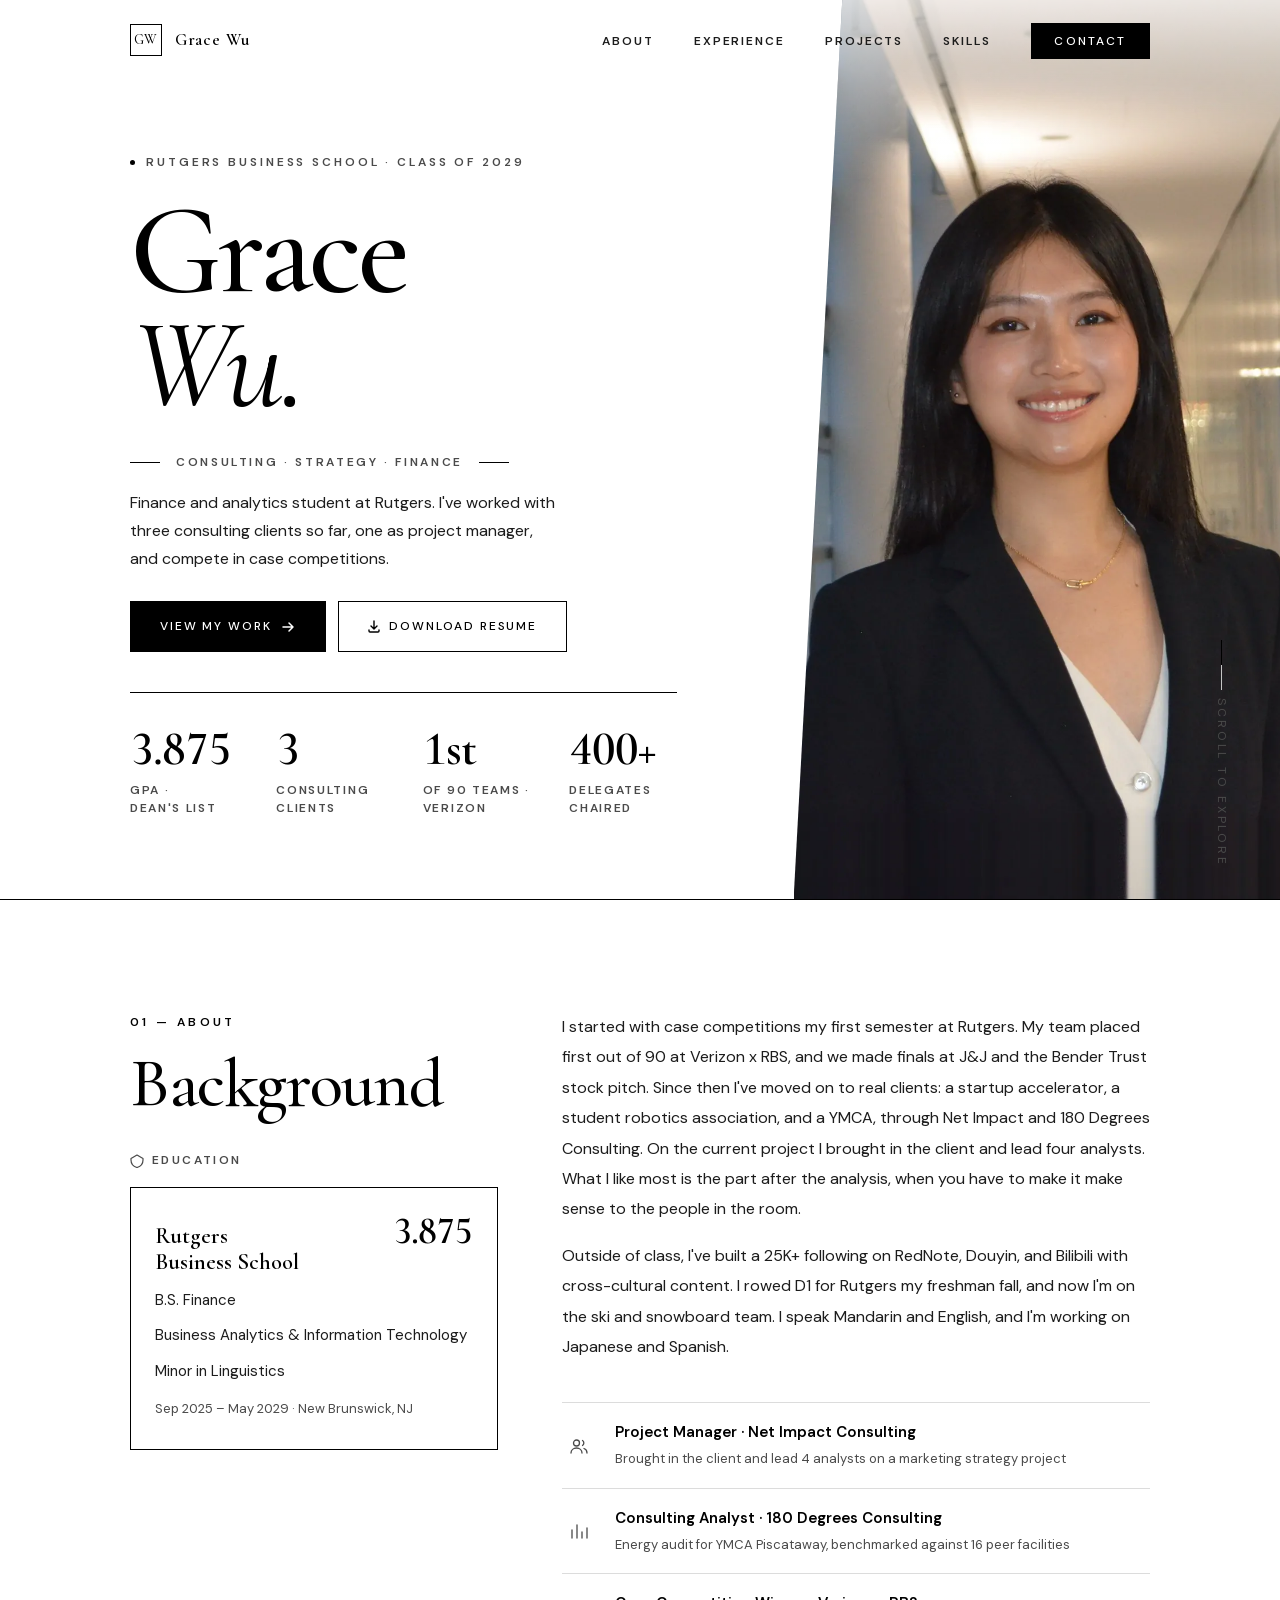
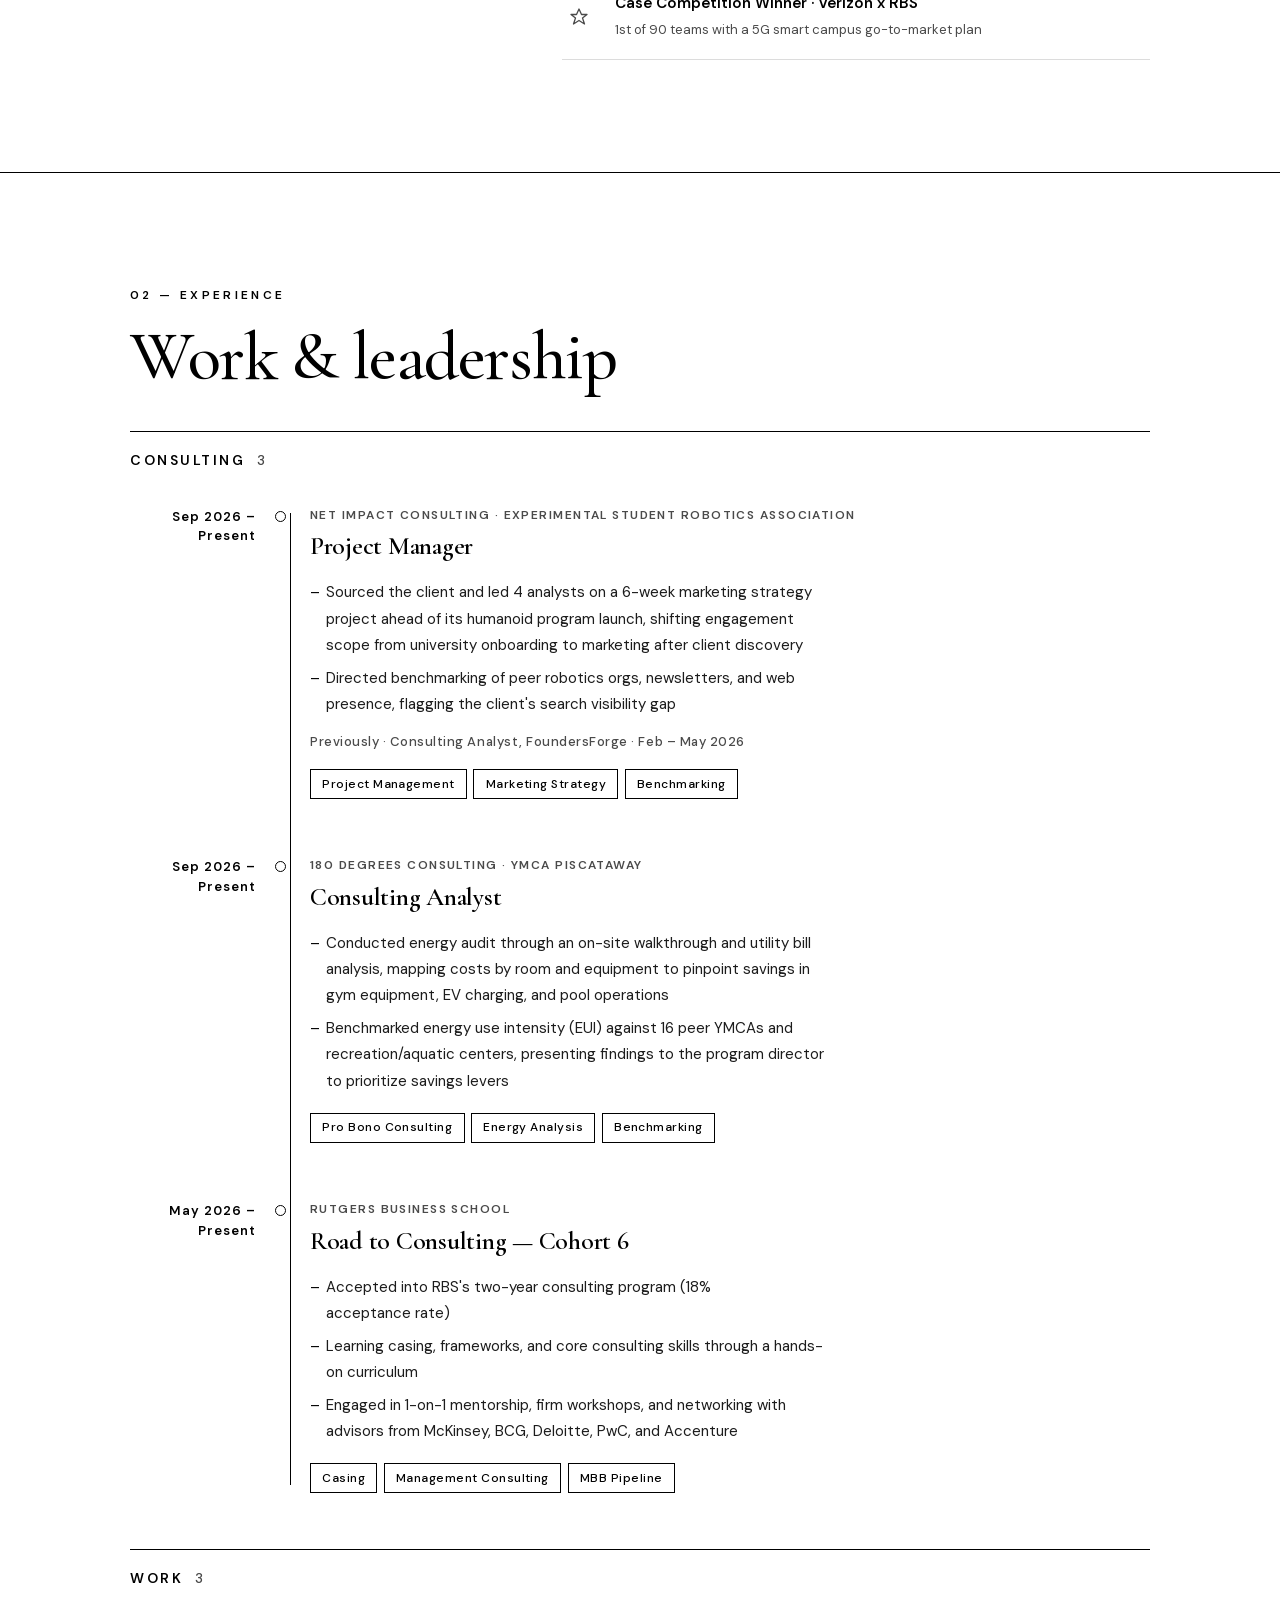
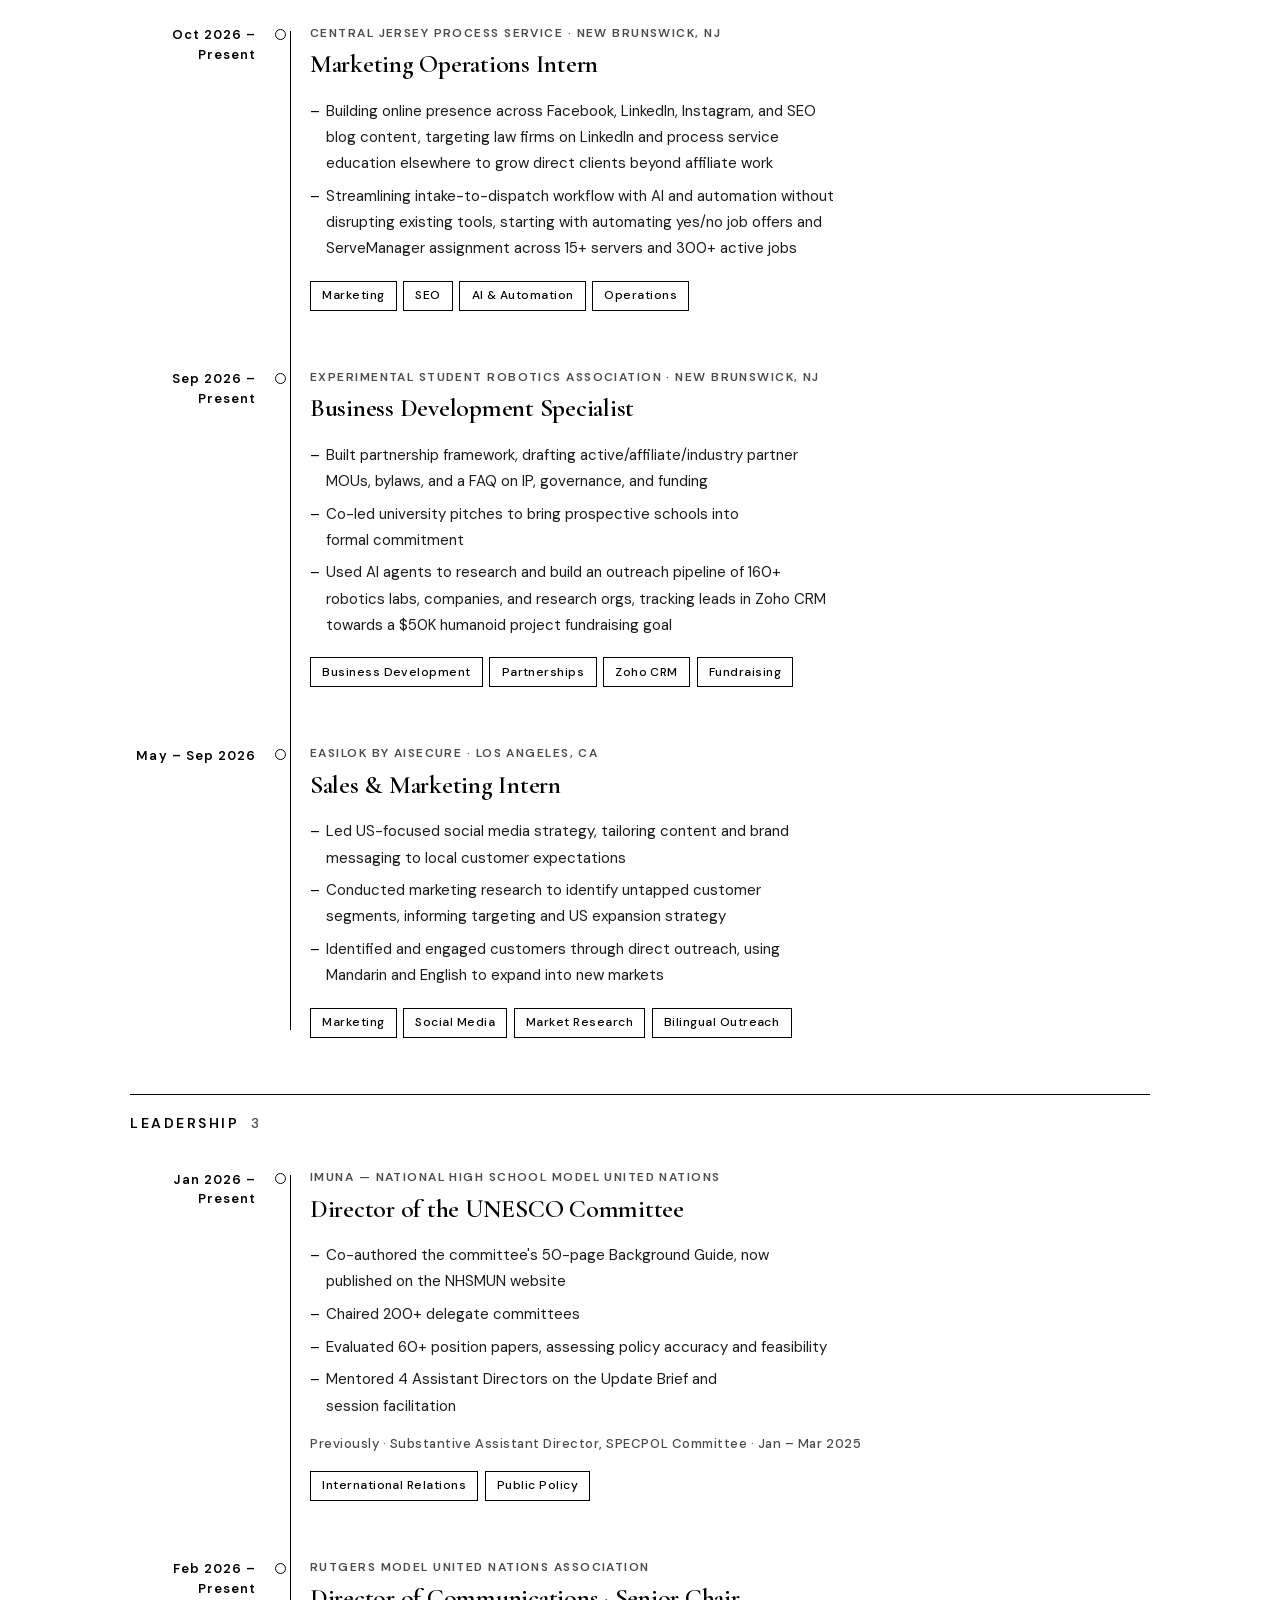
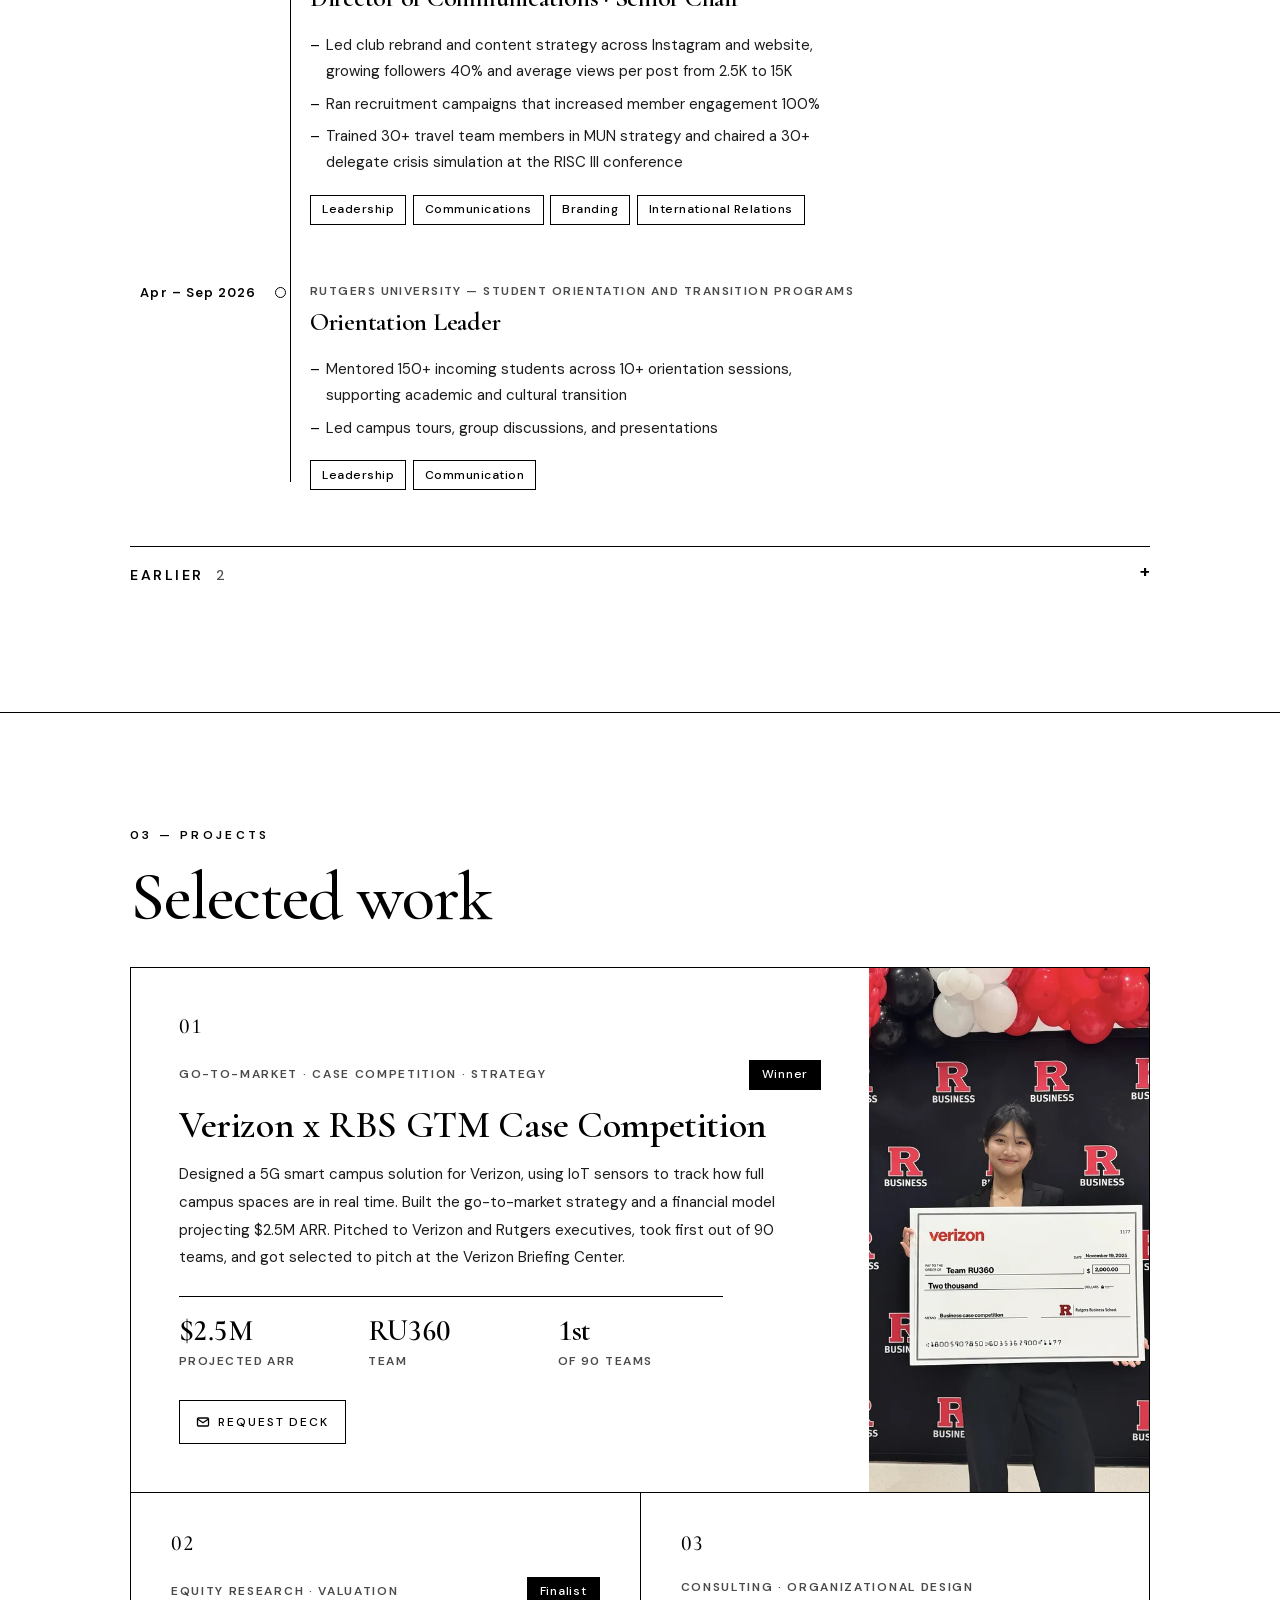
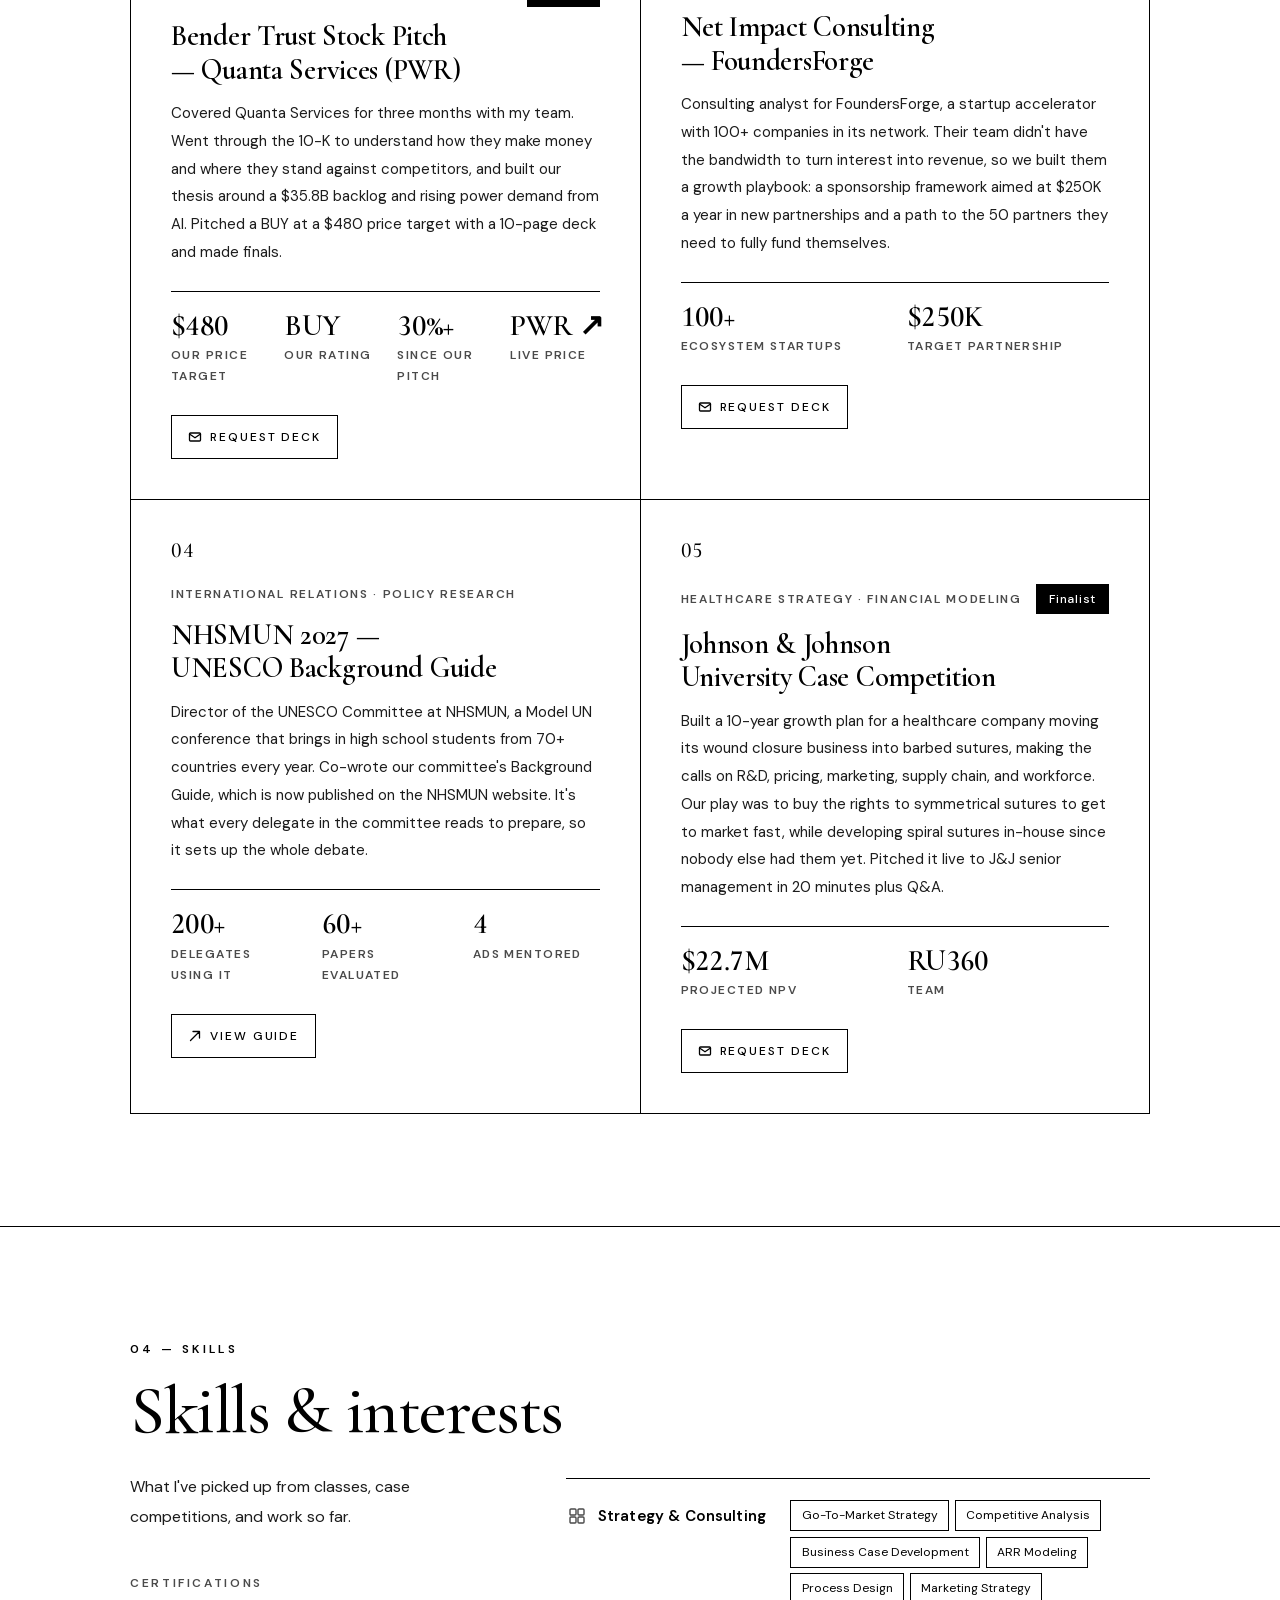
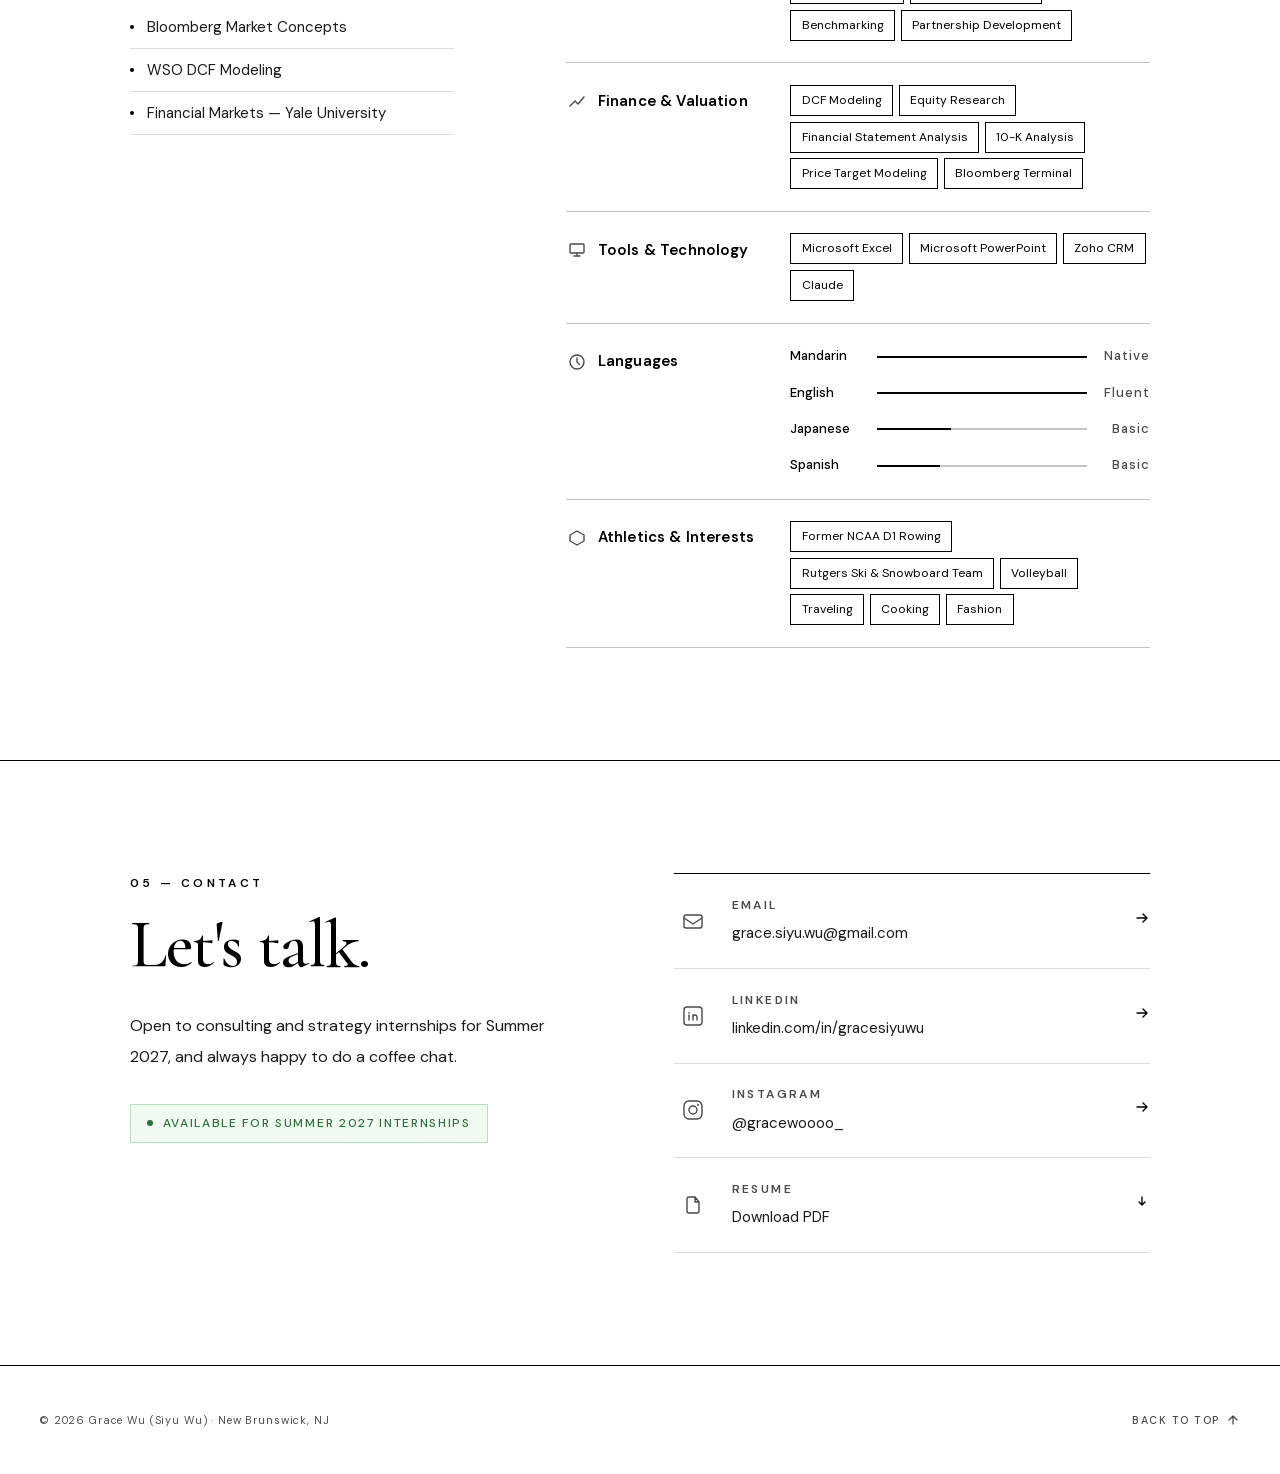
==== commit 21576697: "Fonts: stop preloading them; it slowed the first paint on phones Measured with real mobile throttlin" ====
--- a/index.html
+++ b/index.html
@@ -48,7 +48,10 @@
   <link rel="preload" href="headshot.webp" as="image" type="image/webp" media="(min-width: 769px)" fetchpriority="high">
   <link rel="preload" href="headshot-wide.webp" as="image" type="image/webp" media="(max-width: 768px)" fetchpriority="high">
   <link rel="stylesheet" href="styles.css">
-  <script>document.documentElement.classList.add('js');</script>
+  <script>
+    document.documentElement.classList.add('js');
+    try { if (sessionStorage.getItem('gw-intro')) document.documentElement.classList.add('seen'); } catch (e) {}   // loader already shown this session
+  </script>
 </head>
 <body>
 
@@ -67,7 +70,7 @@
 
   <!-- NAV -->
   <header class="header" id="header">
-    <nav class="nav container-wide">
+    <nav class="nav container">
       <a href="#home" class="nav-brand">
         <span class="brand-initials">GW</span>
         <span class="brand-name">Grace Wu</span>
@@ -127,7 +130,7 @@
       <div class="hero-stats reveal-fade" style="--delay:0.55s">
         <div class="hero-stat">
           <span class="stat-value">3.875</span>
-          <span class="stat-label">GPA · Dean's List</span>
+          <span class="stat-label"><span>GPA ·</span> <span>Dean's List</span></span>
         </div>
         <div class="hero-stat">
           <span class="stat-value">3</span>
@@ -135,7 +138,7 @@
         </div>
         <div class="hero-stat">
           <span class="stat-value">1st</span>
-          <span class="stat-label">of 90 teams · Verizon</span>
+          <span class="stat-label"><span>of 90 teams ·</span> <span>Verizon</span></span>
         </div>
         <div class="hero-stat">
           <span class="stat-value">400+</span>
@@ -158,10 +161,10 @@
       <div class="about-layout">
         <div class="about-left">
           <div class="section-tag reveal-up">01 — About</div>
-          <h2 class="section-title reveal-up" style="--delay:0.1s">
+          <h2 class="section-title reveal-up">
             Background
           </h2>
-          <div class="about-education reveal-up" style="--delay:0.3s">
+          <div class="about-education reveal-up">
             <div class="edu-header">
               <svg aria-hidden="true" width="14" height="14" viewBox="0 0 14 14" fill="none"><path d="M7 1L13 4.5V6C13 9.5 10.5 12.5 7 13.5C3.5 12.5 1 9.5 1 6V4.5L7 1Z" stroke="currentColor" stroke-width="1.2" stroke-linejoin="round"/></svg>
               Education
@@ -174,18 +177,18 @@
                 <p>Minor in Linguistics</p>
                 <p class="edu-dates">Sep 2025 – May 2029 · New Brunswick, NJ</p>
               </div>
-              <div class="edu-gpa">3.875</div>
+              <div class="edu-gpa"><span class="sr-only">GPA </span>3.875</div>
             </div>
           </div>
         </div>
 
         <div class="about-right">
-          <div class="about-intro reveal-up" style="--delay:0.15s">
+          <div class="about-intro reveal-up">
             <p>I started with case competitions my first semester at Rutgers. My team placed first out of 90 at Verizon x RBS, and we made finals at J&J and the Bender Trust stock pitch. Since then I've moved on to real clients: a startup accelerator, a student robotics association, and a YMCA, through Net Impact and 180 Degrees Consulting. On the current project I brought in the client and lead four analysts. What I like most is the part after the analysis, when you have to make it make sense to the people in the room.</p>
             <p>Outside of class, I've built a 25K+ following on RedNote, Douyin, and Bilibili with cross-cultural content. I rowed D1 for Rutgers my freshman fall, and now I'm on the ski and snowboard team. I speak Mandarin and English, and I'm working on Japanese and Spanish.</p>
           </div>
 
-          <div class="about-highlights reveal-up" style="--delay:0.25s">
+          <div class="about-highlights reveal-up">
             <div class="highlight-card">
               <div class="highlight-icon">
                 <svg aria-hidden="true" width="20" height="20" viewBox="0 0 20 20" fill="none"><circle cx="7.5" cy="7" r="3" stroke="currentColor" stroke-width="1.3"/><path d="M2 17c0-3 2.5-5 5.5-5s5.5 2 5.5 5M13.5 4.5a3 3 0 010 5M15 12.5c1.8.6 3 2.2 3 4.5" stroke="currentColor" stroke-width="1.3" stroke-linecap="round"/></svg>
@@ -225,7 +228,7 @@
       <div class="section-header-row">
         <div>
           <div class="section-tag reveal-up">02 — Experience</div>
-          <h2 class="section-title reveal-up" style="--delay:0.1s">Work &amp; leadership</h2>
+          <h2 class="section-title reveal-up">Work &amp; leadership</h2>
         </div>
       </div>
 
@@ -233,7 +236,7 @@
       <h3 class="tl-group">Consulting <span>3</span></h3>
       <div class="timeline">
 
-        <div class="timeline-item reveal-up" style="--delay:0.04s">
+        <div class="timeline-item reveal-up">
           <div class="timeline-left">
             <div class="tl-period">Sep 2026 – Present</div>
             <div class="tl-dot"></div>
@@ -254,7 +257,7 @@
           </div>
         </div>
 
-        <div class="timeline-item reveal-up" style="--delay:0.08s">
+        <div class="timeline-item reveal-up">
           <div class="timeline-left">
             <div class="tl-period">Sep 2026 – Present</div>
             <div class="tl-dot"></div>
@@ -274,7 +277,7 @@
           </div>
         </div>
 
-        <div class="timeline-item reveal-up" style="--delay:0.05s">
+        <div class="timeline-item reveal-up">
           <div class="timeline-left">
             <div class="tl-period">May 2026 – Present</div>
             <div class="tl-dot"></div>
@@ -285,7 +288,7 @@
             <ul class="tl-bullets">
               <li>Accepted into RBS's two-year consulting program (18% acceptance rate)</li>
               <li>Learning casing, frameworks, and core consulting skills through a hands-on curriculum</li>
-              <li>Engaged in 1-on-1 mentorship, firm workshops, and networking with advisors from McKinsey, BCG, Deloitte, PwC, Accenture, etc.</li>
+              <li>Engaged in 1-on-1 mentorship, firm workshops, and networking with advisors from McKinsey, BCG, Deloitte, PwC, and Accenture</li>
             </ul>
           <div class="tl-tags">
             <span class="tag">Casing</span>
@@ -301,7 +304,7 @@
       <h3 class="tl-group">Work <span>3</span></h3>
       <div class="timeline">
 
-        <div class="timeline-item reveal-up" style="--delay:0.02s">
+        <div class="timeline-item reveal-up">
           <div class="timeline-left">
             <div class="tl-period">Oct 2026 – Present</div>
             <div class="tl-dot"></div>
@@ -322,7 +325,7 @@
           </div>
         </div>
 
-        <div class="timeline-item reveal-up" style="--delay:0.06s">
+        <div class="timeline-item reveal-up">
           <div class="timeline-left">
             <div class="tl-period">Sep 2026 – Present</div>
             <div class="tl-dot"></div>
@@ -333,7 +336,7 @@
             <ul class="tl-bullets">
               <li>Built partnership framework, drafting active/affiliate/industry partner MOUs, bylaws, and a FAQ on IP, governance, and funding</li>
               <li>Co-led university pitches to bring prospective schools into formal commitment</li>
-              <li>Leveraged AI agents to research and build an outreach pipeline of 160+ robotics labs, companies, and research orgs, tracking leads in Zoho CRM towards a $50K humanoid project fundraising goal</li>
+              <li>Used AI agents to research and build an outreach pipeline of 160+ robotics labs, companies, and research orgs, tracking leads in Zoho CRM towards a $50K humanoid project fundraising goal</li>
             </ul>
             <div class="tl-tags">
               <span class="tag">Business Development</span>
@@ -344,7 +347,7 @@
           </div>
         </div>
 
-        <div class="timeline-item reveal-up" style="--delay:0.02s">
+        <div class="timeline-item reveal-up">
           <div class="timeline-left">
             <div class="tl-period">May – Sep 2026</div>
             <div class="tl-dot"></div>
@@ -353,9 +356,9 @@
             <div class="tl-org">Easilok by Aisecure · Los Angeles, CA</div>
             <h4 class="tl-role">Sales & Marketing Intern</h4>
             <ul class="tl-bullets">
-              <li>Spearheaded US-focused social media strategy, tailoring content and brand messaging to local customer expectations</li>
+              <li>Led US-focused social media strategy, tailoring content and brand messaging to local customer expectations</li>
               <li>Conducted marketing research to identify untapped customer segments, informing targeting and US expansion strategy</li>
-              <li>Identified and engaged customers through direct outreach, leveraging bilingual expertise to expand into new markets</li>
+              <li>Identified and engaged customers through direct outreach, using Mandarin and English to expand into new markets</li>
             </ul>
             <div class="tl-tags">
               <span class="tag">Marketing</span>
@@ -372,7 +375,7 @@
       <h3 class="tl-group">Leadership <span>3</span></h3>
       <div class="timeline">
 
-        <div class="timeline-item reveal-up" style="--delay:0.2s">
+        <div class="timeline-item reveal-up">
           <div class="timeline-left">
             <div class="tl-period">Jan 2026 – Present</div>
             <div class="tl-dot"></div>
@@ -394,7 +397,7 @@
           </div>
         </div>
 
-        <div class="timeline-item reveal-up" style="--delay:0.22s">
+        <div class="timeline-item reveal-up">
           <div class="timeline-left">
             <div class="tl-period">Feb 2026 – Present</div>
             <div class="tl-dot"></div>
@@ -416,7 +419,7 @@
           </div>
         </div>
 
-        <div class="timeline-item reveal-up" style="--delay:0.15s">
+        <div class="timeline-item reveal-up">
           <div class="timeline-left">
             <div class="tl-period">Apr – Sep 2026</div>
             <div class="tl-dot"></div>
@@ -442,7 +445,7 @@
         <summary>Earlier <span>2</span></summary>
         <div class="timeline">
 
-        <div class="timeline-item reveal-up" style="--delay:0.25s">
+        <div class="timeline-item reveal-up">
           <div class="timeline-left">
             <div class="tl-period">Jun – Aug 2024</div>
             <div class="tl-dot"></div>
@@ -462,14 +465,14 @@
           </div>
         </div>
 
-        <div class="timeline-item reveal-up" style="--delay:0.3s">
+        <div class="timeline-item reveal-up">
           <div class="timeline-left">
             <div class="tl-period">Nov 2023 – May 2025</div>
             <div class="tl-dot"></div>
           </div>
           <div class="timeline-right">
             <div class="tl-org">Social Media Platforms · Independent</div>
-            <h4 class="tl-role">Content Creator – GraceWoooo</h4>
+            <h4 class="tl-role">Content Creator — GraceWoooo</h4>
             <ul class="tl-bullets">
               <li>Built 25,000+ followers across RedNote, Douyin, and Bilibili with cross-cultural educational content</li>
               <li>Founded and moderated a 500-member online study community</li>
@@ -491,11 +494,11 @@
   <section class="projects section" id="projects">
     <div class="container">
       <div class="section-tag reveal-up">03 — Projects</div>
-      <h2 class="section-title reveal-up" style="--delay:0.1s">Selected work</h2>
+      <h2 class="section-title reveal-up">Selected work</h2>
 
       <div class="projects-grid">
 
-        <div class="project-card project-featured reveal-up" style="--delay:0.15s">
+        <div class="project-card project-featured reveal-up">
           <div class="project-card-inner">
             <div class="project-number">01</div>
             <div class="project-top">
@@ -517,6 +520,8 @@
                 <span class="metric-val">1st</span>
                 <span class="metric-lbl">of 90 Teams</span>
               </div>
+            </div>
+            <div class="project-actions">
               <a class="deck-btn" href="mailto:grace.siyu.wu@gmail.com?subject=Deck%20request%3A%20Verizon%205G%20Smart%20Campus" data-title="Verizon 5G Smart Campus">
                 <svg aria-hidden="true" width="14" height="14" viewBox="0 0 14 14" fill="none"><rect x="1.5" y="3" width="11" height="8" rx="1" stroke="currentColor" stroke-width="1.3"/><path d="M1.5 4l5.5 3.75L12.5 4" stroke="currentColor" stroke-width="1.3" stroke-linecap="round" stroke-linejoin="round"/></svg>
                 Request Deck
@@ -531,7 +536,7 @@
           </div>
         </div>
 
-        <div class="project-card reveal-up" style="--delay:0.2s">
+        <div class="project-card reveal-up">
           <div class="project-card-inner">
             <div class="project-number">02</div>
             <div class="project-top">
@@ -557,6 +562,8 @@
                 <span class="metric-val">PWR ↗</span>
                 <span class="metric-lbl">Live Price</span>
               </a>
+            </div>
+            <div class="project-actions">
               <a class="deck-btn" href="mailto:grace.siyu.wu@gmail.com?subject=Deck%20request%3A%20Quanta%20Services%20Equity%20Research" data-title="Quanta Services Equity Research">
                 <svg aria-hidden="true" width="14" height="14" viewBox="0 0 14 14" fill="none"><rect x="1.5" y="3" width="11" height="8" rx="1" stroke="currentColor" stroke-width="1.3"/><path d="M1.5 4l5.5 3.75L12.5 4" stroke="currentColor" stroke-width="1.3" stroke-linecap="round" stroke-linejoin="round"/></svg>
                 Request Deck
@@ -565,7 +572,7 @@
           </div>
         </div>
 
-        <div class="project-card reveal-up" style="--delay:0.25s">
+        <div class="project-card reveal-up">
           <div class="project-card-inner">
             <div class="project-number">03</div>
             <div class="project-top">
@@ -582,6 +589,8 @@
                 <span class="metric-val">$250K</span>
                 <span class="metric-lbl">Target Partnership</span>
               </div>
+            </div>
+            <div class="project-actions">
               <a class="deck-btn" href="mailto:grace.siyu.wu@gmail.com?subject=Deck%20request%3A%20Net%20Impact%20%C2%B7%20FoundersForge" data-title="Net Impact · FoundersForge">
                 <svg aria-hidden="true" width="14" height="14" viewBox="0 0 14 14" fill="none"><rect x="1.5" y="3" width="11" height="8" rx="1" stroke="currentColor" stroke-width="1.3"/><path d="M1.5 4l5.5 3.75L12.5 4" stroke="currentColor" stroke-width="1.3" stroke-linecap="round" stroke-linejoin="round"/></svg>
                 Request Deck
@@ -590,7 +599,7 @@
           </div>
         </div>
 
-        <div class="project-card reveal-up" style="--delay:0.35s">
+        <div class="project-card reveal-up">
           <div class="project-card-inner">
             <div class="project-number">04</div>
             <div class="project-top">
@@ -611,6 +620,8 @@
                 <span class="metric-val">4</span>
                 <span class="metric-lbl">ADs Mentored</span>
               </div>
+            </div>
+            <div class="project-actions">
               <a href="https://imuna.org/wp-content/uploads/2026/10/UNESCO-BG.pdf" target="_blank" rel="noopener" class="guide-btn">
                 <svg aria-hidden="true" width="14" height="14" viewBox="0 0 14 14" fill="none"><path d="M5 2.5h6.5V9M11.5 2.5L2.5 11.5" stroke="currentColor" stroke-width="1.3" stroke-linecap="round" stroke-linejoin="round"/></svg>
                 View Guide
@@ -619,7 +630,7 @@
           </div>
         </div>
 
-        <div class="project-card reveal-up" style="--delay:0.4s">
+        <div class="project-card reveal-up">
           <div class="project-card-inner">
             <div class="project-number">05</div>
             <div class="project-top">
@@ -637,6 +648,8 @@
                 <span class="metric-val">RU360</span>
                 <span class="metric-lbl">Team</span>
               </div>
+            </div>
+            <div class="project-actions">
               <a class="deck-btn" href="mailto:grace.siyu.wu@gmail.com?subject=Deck%20request%3A%20J%26J%20University%20Case%20Competition" data-title="J&J University Case Competition">
                 <svg aria-hidden="true" width="14" height="14" viewBox="0 0 14 14" fill="none"><rect x="1.5" y="3" width="11" height="8" rx="1" stroke="currentColor" stroke-width="1.3"/><path d="M1.5 4l5.5 3.75L12.5 4" stroke="currentColor" stroke-width="1.3" stroke-linecap="round" stroke-linejoin="round"/></svg>
                 Request Deck
@@ -652,12 +665,12 @@
   <!-- ===================== SKILLS ===================== -->
   <section class="skills section" id="skills">
     <div class="container">
+      <div class="section-tag reveal-up">04 — Skills</div>
+      <h2 class="section-title reveal-up">Skills & interests</h2>
       <div class="skills-layout">
         <div class="skills-left">
-          <div class="section-tag reveal-up">04 — Skills</div>
-          <h2 class="section-title reveal-up" style="--delay:0.1s">Skills & interests</h2>
-          <p class="skills-intro reveal-up" style="--delay:0.2s">What I've picked up from classes, case competitions, and work so far.</p>
-          <div class="cert-list reveal-up" style="--delay:0.3s">
+          <p class="skills-intro reveal-up">What I've picked up from classes, case competitions, and work so far.</p>
+          <div class="cert-list reveal-up">
             <div class="cert-label">Certifications</div>
             <div class="cert-item">
               <div class="cert-dot"></div>
@@ -677,7 +690,7 @@
         <div class="skills-right">
           <div class="skill-rows">
 
-            <div class="skill-row reveal-up" style="--delay:0.10s">
+            <div class="skill-row reveal-up">
               <div class="skill-row-head">
                 <div class="skill-icon"><svg aria-hidden="true" width="18" height="18" viewBox="0 0 18 18" fill="none"><rect x="2" y="2" width="6" height="6" rx="1" stroke="currentColor" stroke-width="1.4"/><rect x="10" y="2" width="6" height="6" rx="1" stroke="currentColor" stroke-width="1.4"/><rect x="2" y="10" width="6" height="6" rx="1" stroke="currentColor" stroke-width="1.4"/><rect x="10" y="10" width="6" height="6" rx="1" stroke="currentColor" stroke-width="1.4"/></svg></div>
                 <h3>Strategy & Consulting</h3>
@@ -694,7 +707,7 @@
               </div>
             </div>
 
-            <div class="skill-row reveal-up" style="--delay:0.05s">
+            <div class="skill-row reveal-up">
               <div class="skill-row-head">
                 <div class="skill-icon"><svg aria-hidden="true" width="18" height="18" viewBox="0 0 18 18" fill="none"><path d="M2 14L7 9l3 3 6-7" stroke="currentColor" stroke-width="1.4" stroke-linecap="round" stroke-linejoin="round"/></svg></div>
                 <h3>Finance & Valuation</h3>
@@ -709,7 +722,7 @@
               </div>
             </div>
 
-            <div class="skill-row reveal-up" style="--delay:0.15s">
+            <div class="skill-row reveal-up">
               <div class="skill-row-head">
                 <div class="skill-icon"><svg aria-hidden="true" width="18" height="18" viewBox="0 0 18 18" fill="none"><rect x="2" y="3" width="14" height="9" rx="1" stroke="currentColor" stroke-width="1.4"/><path d="M6 15h6M9 12v3" stroke="currentColor" stroke-width="1.4" stroke-linecap="round"/></svg></div>
                 <h3>Tools & Technology</h3>
@@ -722,7 +735,7 @@
               </div>
             </div>
 
-            <div class="skill-row reveal-up" style="--delay:0.20s">
+            <div class="skill-row reveal-up">
               <div class="skill-row-head">
                 <div class="skill-icon"><svg aria-hidden="true" width="18" height="18" viewBox="0 0 18 18" fill="none"><circle cx="9" cy="9" r="7" stroke="currentColor" stroke-width="1.4"/><path d="M9 5v4l2.5 2.5" stroke="currentColor" stroke-width="1.4" stroke-linecap="round"/></svg></div>
                 <h3>Languages</h3>
@@ -751,7 +764,7 @@
               </div>
             </div>
 
-            <div class="skill-row reveal-up" style="--delay:0.25s">
+            <div class="skill-row reveal-up">
               <div class="skill-row-head">
                 <div class="skill-icon"><svg aria-hidden="true" width="18" height="18" viewBox="0 0 18 18" fill="none"><path d="M9 2L16 6V12L9 16L2 12V6L9 2Z" stroke="currentColor" stroke-width="1.4" stroke-linejoin="round"/></svg></div>
                 <h3>Athletics & Interests</h3>
@@ -786,7 +799,7 @@
             Available for Summer 2027 Internships
           </div>
         </div>
-        <div class="contact-right reveal-up" style="--delay:0.15s">
+        <div class="contact-right reveal-up">
           <a href="mailto:grace.siyu.wu@gmail.com" class="contact-card" id="emailCard">
             <div class="contact-card-icon">
               <svg aria-hidden="true" width="22" height="22" viewBox="0 0 22 22" fill="none"><rect x="2" y="5" width="18" height="13" rx="2" stroke="currentColor" stroke-width="1.4"/><path d="M2 8l9 6 9-6" stroke="currentColor" stroke-width="1.4" stroke-linecap="round"/></svg>
--- a/styles.css
+++ b/styles.css
@@ -66,7 +66,11 @@
   /* ---- Type ---- */
   --f-display: 'Cormorant Garamond', 'Cormorant Fallback', Georgia, serif;
   --f-body:    'DM Sans', 'DM Sans Fallback', system-ui, sans-serif;
-  --t-label:   0.68rem;              /* small uppercase labels */
+  /* Four text sizes below the headings. Nothing on the page is smaller than 12px. */
+  --t-label:   0.75rem;              /* 12px: uppercase labels, tags, pills, badges */
+  --t-small:   0.8125rem;            /* 13px: dates and secondary lines */
+  --t-body-s:  0.9375rem;            /* 15px: bullets, card text, list items */
+  --t-body:    1rem;                 /* 16px: paragraphs */
   --nums:      "lnum" 1, "tnum" 1;   /* lining, evenly spaced figures */
 
   /* ---- Spacing and motion ---- */
@@ -88,6 +92,11 @@
   overflow-x: hidden;
 }
 a { color: inherit; text-decoration: none; }
+
+/* Line breaks: headings split into even lines; paragraphs avoid a lone last word */
+main h1, main h2, main h3, main h4 { text-wrap: balance; }
+main p, main li { text-wrap: pretty; }
+body { font-kerning: normal; -webkit-tap-highlight-color: transparent; }   /* no blue flash on tap; focus rings still show */
 ul { list-style: none; }
 
 .container      { max-width: 1100px; margin: 0 auto; padding: 0 2.5rem; }
@@ -135,6 +144,7 @@
   transition: opacity 0.6s var(--ease), visibility 0.6s;
 }
 .loader.done { opacity: 0; visibility: hidden; }
+.js.seen .loader { display: none; }   /* only on the first visit of a session */
 .loader-inner { text-align: center; }
 .loader-text {
   display: block;
@@ -196,16 +206,16 @@
 }
 .brand-name {
   font-family: var(--f-display);
-  font-size: 0.95rem;
+  font-size: 1.05rem;
   font-weight: 600;
   color: var(--black);
   letter-spacing: 0.05em;
 }
 .nav-links { display: flex; align-items: center; gap: 2.5rem; }
 .nav-link {
-  font-size: 0.68rem;
+  font-size: var(--t-label);
   font-weight: 600;
-  letter-spacing: 0.18em;
+  letter-spacing: 0.16em;
   text-transform: uppercase;
   color: var(--ink);
   position: relative;
@@ -222,16 +232,16 @@
 .nav-link:hover, .nav-link.active { color: var(--black); }
 .nav-link:hover::after, .nav-link.active::after { width: 100%; }   /* underline marks the current section */
 .nav-link.nav-cta {
-  font-size: 0.68rem;
+  font-size: var(--t-label);
   font-weight: 500;
   letter-spacing: 0.18em;
   text-transform: uppercase;
   color: var(--white);
   background: var(--black);
-  padding: 0.65rem 1.5rem;
-  transition: background var(--t-mid);
-}
-.nav-link.nav-cta:hover { background: var(--ink); color: var(--white); }
+  border: 1.5px solid var(--black);
+  padding: calc(0.65rem - 1.5px) calc(1.5rem - 1.5px);
+  transition: background-color var(--t-mid) var(--ease), color var(--t-mid) var(--ease);
+}
 .nav-link.nav-cta::after { display: none; }
 
 /* ---- REVEAL ---- */
@@ -347,7 +357,7 @@
 .descriptor-divider { width: 30px; height: 1px; background: var(--black); flex-shrink: 0; }
 
 .hero-subline {
-  font-size: 0.95rem;
+  font-size: var(--t-body);
   font-weight: 400;
   color: var(--ink);
   line-height: 1.75;
@@ -362,33 +372,40 @@
   align-items: center;
   gap: 0.5rem;
   font-family: var(--f-body);
-  font-size: 0.67rem;
+  font-size: var(--t-label);
   font-weight: 500;
-  letter-spacing: 0.18em;
+  letter-spacing: 0.16em;
   text-transform: uppercase;
   padding: 0.85rem 1.8rem;
-  transition: all var(--t-mid) var(--ease);
+  transition: background-color var(--t-mid) var(--ease), color var(--t-mid) var(--ease);
   cursor: pointer;
 }
+.btn svg { transition: transform var(--t-mid) var(--ease); }
 .btn-primary { background: var(--black); color: var(--white); border: 1.5px solid var(--black); }
-.btn-primary:hover { background: var(--black); border-color: var(--black); }
 .btn-outline { background: transparent; color: var(--black); border: 1.5px solid var(--black); }
-.btn-outline:hover { border-color: var(--black); background: var(--black); color: var(--white); }
+
+/* Hover: every button swaps black and white, and arrows nudge forward.
+   Mouse only, so a tap on a phone doesn't leave a button stuck mid-hover. */
+@media (hover: hover) {
+  .btn-primary:hover, .nav-link.nav-cta:hover { background: var(--white); color: var(--black); }
+  .btn-outline:hover { background: var(--black); color: var(--white); }
+  .btn:hover svg:last-child:not(:first-child) { transform: translateX(3px); }   /* trailing arrows only */
+}
 
 .hero-stats {
   display: grid;
-  grid-template-columns: repeat(4, auto);   /* four stats in one row */
-  gap: 0 2.2rem;
+  grid-template-columns: repeat(4, max-content);   /* four stats in one row */
+  gap: 0 clamp(1.5rem, 3vw, 2.75rem);
   align-items: start;
   padding-top: 2rem;
   border-top: 1px solid var(--black);
-  max-width: 640px;
+  width: fit-content;   /* the rule above ends with the last stat */
 }
 .stat-value {
   white-space: nowrap;
   display: block;
   font-family: var(--f-display);
-  font-size: 2.5rem;
+  font-size: 3rem;
   font-weight: 600;
   color: var(--black);
   line-height: 1;
@@ -396,16 +413,17 @@
   font-feature-settings: var(--nums);
 }
 .stat-label {
-  max-width: 9.5em;
+  max-width: 9em;   /* every label takes two lines, breaking at the "·" */
   line-height: 1.5;
   font-size: var(--t-label);
   font-weight: 600;
-  letter-spacing: 0.18em;
+  letter-spacing: 0.14em;
   text-transform: uppercase;
   color: var(--grey);
-  margin-top: 0.3rem;
+  margin-top: 0.5rem;
   display: block;
 }
+.stat-label span { white-space: nowrap; }   /* lines only break after a "·" */
 .hero-scroll-cue {
   position: absolute;
   bottom: 2rem; right: 3rem;
@@ -416,8 +434,8 @@
   z-index: 2;
 }
 .hero-scroll-cue span {
-  font-size: 0.55rem;
-  letter-spacing: 0.28em;
+  font-size: var(--t-label);
+  letter-spacing: 0.24em;
   text-transform: uppercase;
   color: var(--grey);
   writing-mode: vertical-rl;
@@ -445,9 +463,9 @@
 }
 .section-title {
   font-family: var(--f-display);
-  font-size: clamp(2.6rem, 4.6vw, 4rem);
+  font-size: clamp(2.75rem, 5.4vw, 4.75rem);   /* 44px on phones, 76px on wide screens */
   font-weight: 500;
-  line-height: 1.02;
+  line-height: 1;
   color: var(--black);
   letter-spacing: -0.02em;
   margin-bottom: 2rem;
@@ -456,7 +474,7 @@
 /* ===================== ABOUT ===================== */
 .about { background: var(--white); }
 .about-layout { display: grid; grid-template-columns: 1fr 1.6fr; gap: 4rem; align-items: start; }
-.about-right p { font-size: 0.95rem; color: var(--ink); margin-bottom: 1rem; line-height: 1.9; font-weight: 400; }
+.about-right p { font-size: var(--t-body); color: var(--ink); margin-bottom: 1rem; line-height: 1.9; font-weight: 400; }
 
 .about-highlights { margin: 2.5rem 0 0; border-top: 1px solid var(--line-soft); }
 .highlight-card {
@@ -465,12 +483,13 @@
   gap: 1.2rem;
   padding: 1rem 0;
   border-bottom: 1px solid var(--line-soft);
-  transition: padding-left var(--t-mid) var(--ease);
-}
-.highlight-card:hover { padding-left: 0.5rem; }
+}
+/* Hover slide uses transform (smooth) rather than padding (redraws the layout) */
+.highlight-card > * { transition: transform var(--t-mid) var(--ease); }
+.highlight-card:hover > * { transform: translateX(0.5rem); }
 .highlight-icon { width: 34px; height: 34px; flex-shrink: 0; display: grid; place-items: center; color: var(--grey); }
-.highlight-card h3 { font-size: 0.84rem; font-weight: 600; color: var(--black); margin-bottom: 0.1rem; }
-.highlight-card p { font-size: 0.72rem; color: var(--grey); margin: 0; }
+.highlight-card h3 { font-size: var(--t-body-s); font-weight: 600; color: var(--black); margin-bottom: 0.1rem; }
+.highlight-card p { font-size: var(--t-small); color: var(--grey); margin: 0; }
 
 .about-education { margin-top: 1.5rem; }
 .edu-header {
@@ -485,31 +504,33 @@
   margin-bottom: 1rem;
 }
 .edu-card {
-  display: flex;
-  flex-direction: column;
-  justify-content: space-between;
-  align-items: center;
-  padding: 1rem;
+  display: grid;
+  grid-template-columns: 1fr auto;   /* GPA sits beside the school name */
+  align-items: baseline;
+  gap: 0 1.25rem;
+  padding: 1.5rem;
   border: 1px solid var(--black);
   background: var(--white);
-  gap: 1rem;
-  max-width: 90%;
-}
-.edu-info h3 { font-family: var(--f-display); font-size: 1.15rem; font-weight: 600; color: var(--black); margin-bottom: 0.5rem; }
-.edu-info p { font-size: 0.86rem; color: var(--ink); margin: 0.28rem 0; font-weight: 400; }
-.edu-info .edu-dates { color: var(--grey); font-size: 0.75rem; margin-top: 0.6rem; }
-.edu-gpa { align-self: flex-end; font-family: var(--f-display); font-size: 2.2rem; font-weight: 600; color: var(--black); flex-shrink: 0; letter-spacing: -0.02em; font-feature-settings: var(--nums); }
+}
+.edu-info { display: contents; }   /* its lines join the card's grid */
+.edu-info > * { grid-column: 1 / -1; }
+.edu-info h3 { grid-column: 1; grid-row: 1; line-height: 1.15; }
+.edu-gpa { grid-column: 2; grid-row: 1; }
+.edu-info h3 { font-family: var(--f-display); font-size: 1.4rem; font-weight: 600; color: var(--black); margin-bottom: 0.5rem; }
+.edu-info p { font-size: var(--t-body-s); color: var(--ink); margin: 0.28rem 0; font-weight: 400; }
+.edu-info .edu-dates { color: var(--grey); font-size: var(--t-small); margin-top: 0.6rem; }
+.edu-gpa { line-height: 1; font-family: var(--f-display); font-size: 2.4rem; font-weight: 600; color: var(--black); flex-shrink: 0; letter-spacing: -0.02em; font-feature-settings: var(--nums); }
 
 /* ===================== EXPERIENCE ===================== */
 .experience { background: var(--white); border-top: 1.5px solid var(--black); border-bottom: 1.5px solid var(--black); }
 
 .section-header-row { display: flex; justify-content: space-between; align-items: flex-end; margin-bottom: 0.5rem; }   /* the title already has 2rem below it */
 
-.timeline { position: relative; padding-left: 160px; }
+.timeline { position: relative; padding-left: 180px; }
 .timeline::before {
   content: '';
   position: absolute;
-  left: 140px; top: 8px; bottom: 8px;
+  left: 160px; top: 8px; bottom: 8px;
   width: 1px;
   background: var(--black);
 }
@@ -518,13 +539,13 @@
 
 .timeline-left {
   position: absolute;
-  left: -160px;
-  width: 130px;
+  left: -180px;
+  width: 150px;
   text-align: right;
   padding-right: 1.5rem;
   padding-top: 0.15rem;
 }
-.tl-period { font-size: 0.7rem; font-weight: 600; letter-spacing: 0.08em; color: var(--black); line-height: 1.5; }
+.tl-period { font-size: var(--t-small); font-weight: 600; letter-spacing: 0.08em; color: var(--black); line-height: 1.5; }
 .tl-dot {
   position: absolute;
   right: -6px; top: 6px;
@@ -536,19 +557,19 @@
 }
 .timeline-item:hover .tl-dot { background: var(--black); border-color: var(--black); }
 
-.tl-org { font-size: var(--t-label); font-weight: 600; letter-spacing: 0.16em; text-transform: uppercase; color: var(--grey); margin-bottom: 0.35rem; }
-.tl-role { font-family: var(--f-display); font-size: 1.35rem; font-weight: 600; color: var(--black); margin-bottom: 0.9rem; letter-spacing: -0.01em; }
-.tl-bullets { list-style: none; margin-bottom: 1rem; }
-.tl-bullets li { font-size: 0.88rem; color: var(--ink); padding: 0.2rem 0 0.2rem 1rem; position: relative; line-height: 1.75; font-weight: 400; }
+.tl-org { font-size: var(--t-label); font-weight: 600; letter-spacing: 0.12em; text-transform: uppercase; color: var(--grey); margin-bottom: 0.35rem; }
+.tl-role { font-family: var(--f-display); font-size: 1.6rem; line-height: 1.2; font-weight: 600; color: var(--black); margin-bottom: 0.9rem; letter-spacing: -0.01em; }
+.tl-bullets { list-style: none; margin-bottom: 1rem; max-width: 33rem; }   /* about 70 characters a line */
+.tl-bullets li { font-size: var(--t-body-s); color: var(--ink); padding: 0.2rem 0 0.2rem 1rem; position: relative; line-height: 1.75; font-weight: 400; }
 .tl-bullets li::before { content: '–'; position: absolute; left: 0; color: var(--black); }
 .tl-tags { display: flex; flex-wrap: wrap; gap: 0.4rem; }
-.tag { font-size: 0.62rem; font-weight: 500; letter-spacing: 0.08em; color: var(--black); background: var(--white); border: 1px solid var(--black); padding: 0.22rem 0.7rem; }
-.tl-prior-role { font-size: 0.72rem; font-weight: 500; letter-spacing: 0.04em; color: var(--grey); line-height: 1.6; margin: -0.25rem 0 1rem; }
+.tag { font-size: var(--t-label); font-weight: 500; letter-spacing: 0.04em; color: var(--black); background: var(--white); border: 1px solid var(--black); padding: 0.22rem 0.7rem; }
+.tl-prior-role { font-size: var(--t-small); font-weight: 500; letter-spacing: 0.04em; color: var(--grey); line-height: 1.6; margin: -0.25rem 0 1rem; }
 
 /* Group headings: Consulting / Work / Leadership / Earlier */
 .tl-group, .tl-earlier > summary {
   font-family: var(--f-body);
-  font-size: 0.85rem;   /* a step above the company names (0.68rem) */
+  font-size: 0.875rem;   /* a step above the company names */
   font-weight: 600;
   letter-spacing: 0.18em;
   text-transform: uppercase;
@@ -589,21 +610,24 @@
 .project-featured:hover { background: var(--hover); }
 .project-featured .project-card-inner { padding: 3rem; }
 
-.project-number { font-family: var(--f-display); font-size: 0.7rem; font-weight: 400; color: var(--grey); letter-spacing: 0.15em; margin-bottom: 1.2rem; font-feature-settings: var(--nums); }
+.project-number { font-family: var(--f-display); font-size: 1.35rem; font-weight: 500; line-height: 1; color: var(--black); letter-spacing: 0.04em; margin-bottom: 1.4rem; font-feature-settings: var(--nums); }
 .project-top { display: flex; align-items: center; justify-content: space-between; flex-wrap: wrap; gap: 0.5rem; margin-bottom: 0.8rem; }
-.project-category { font-size: var(--t-label); font-weight: 600; letter-spacing: 0.18em; text-transform: uppercase; color: var(--grey); }
+.project-category { font-size: var(--t-label); font-weight: 600; letter-spacing: 0.14em; text-transform: uppercase; color: var(--grey); }
 .project-category span { white-space: nowrap; }   /* lines only break after a "·", never inside a phrase */
-.project-badge { font-size: 0.62rem; font-weight: 500; padding: 0.22rem 0.75rem; letter-spacing: 0.06em; }
+.project-badge { font-size: var(--t-label); font-weight: 500; padding: 0.22rem 0.75rem; letter-spacing: 0.06em; }
 .project-badge-win { background: var(--black); border: 1.5px solid var(--black); color: var(--white); }
 
-.project-title { font-family: var(--f-display); font-size: 1.55rem; font-weight: 600; color: var(--black); margin-bottom: 0.9rem; letter-spacing: -0.01em; line-height: 1.15; }
-.project-featured .project-title { font-size: 2rem; }
-
-.project-desc { font-size: 0.88rem; color: var(--ink); line-height: 1.85; margin-bottom: 1.5rem; font-weight: 400; }
-
-.project-metrics { display: flex; gap: 2.5rem; flex-wrap: wrap; padding-top: 1.2rem; border-top: 1px solid var(--black); }
-.metric-val { display: block; font-family: var(--f-display); font-size: 1.5rem; font-weight: 600; color: var(--black); line-height: 1; letter-spacing: -0.02em; font-feature-settings: var(--nums); }
-.metric-lbl { font-size: var(--t-label); font-weight: 600; letter-spacing: 0.16em; text-transform: uppercase; color: var(--grey); margin-top: 0.3rem; display: block; }
+.project-title { font-family: var(--f-display); font-size: 1.8rem; font-weight: 600; color: var(--black); margin-bottom: 0.9rem; letter-spacing: -0.01em; line-height: 1.15; }
+.project-featured .project-title { font-size: 2.4rem; }
+
+.project-desc { font-size: var(--t-body-s); color: var(--ink); line-height: 1.85; margin-bottom: 1.5rem; font-weight: 400; }
+
+/* Numbers sit in equal columns on one row; the deck/guide button gets its own row below */
+.project-metrics { display: grid; grid-auto-flow: column; grid-auto-columns: minmax(0, 1fr); gap: 1.5rem; padding-top: 1.2rem; border-top: 1px solid var(--black); }
+.project-featured .project-metrics { max-width: 34rem; }
+.project-actions { display: flex; gap: 0.75rem; margin-top: 1.75rem; }
+.metric-val { white-space: nowrap; display: block; font-family: var(--f-display); font-size: 1.85rem; font-weight: 600; color: var(--black); line-height: 1; letter-spacing: -0.02em; font-feature-settings: var(--nums); }
+.metric-lbl { font-size: var(--t-label); font-weight: 600; letter-spacing: 0.12em; text-transform: uppercase; color: var(--grey); margin-top: 0.3rem; display: block; }
 .metric-link { text-decoration: none; transition: opacity var(--t-fast); }
 .metric-link:hover { opacity: 0.5; }
 .metric-link .metric-val { color: var(--black); }
@@ -618,41 +642,41 @@
 
 .skills-layout { display: grid; grid-template-columns: 1fr 1.8fr; gap: 7rem; align-items: start; }
 .skills-left { position: sticky; top: 7rem; }
-.skills-intro { font-size: 0.95rem; color: var(--ink); line-height: 1.9; margin-bottom: 2.5rem; font-weight: 400; }
+.skills-intro { font-size: var(--t-body); color: var(--ink); line-height: 1.9; margin-bottom: 2.5rem; font-weight: 400; margin-top: -0.35rem; }   /* top lines up with the rule on the right */
 
 .cert-label { font-size: var(--t-label); font-weight: 600; letter-spacing: 0.22em; text-transform: uppercase; color: var(--grey); margin-bottom: 0.75rem; display: block; }
-.cert-item { display: flex; align-items: center; gap: 0.8rem; font-size: 0.85rem; color: var(--ink); padding: 0.5rem 0; border-bottom: 1px solid var(--line-soft); font-weight: 400; }
+.cert-item { display: flex; align-items: center; gap: 0.8rem; font-size: var(--t-body-s); color: var(--ink); padding: 0.5rem 0; border-bottom: 1px solid var(--line-soft); font-weight: 400; }
 .cert-dot { width: 4px; height: 4px; border-radius: 50%; background: var(--accent); flex-shrink: 0; }
 
 .skill-rows { border-top: 1.5px solid var(--black); }
 .skill-row { display: grid; grid-template-columns: 200px 1fr; gap: 1.5rem; align-items: start; padding: 1.35rem 0; border-bottom: 1px solid var(--line); }
 .skill-row-head { display: flex; align-items: center; gap: 0.6rem; padding-top: 0.2rem; }
 .skill-row .skill-icon { width: 22px; height: 22px; }
-.skill-row h3 { font-size: 0.78rem; font-weight: 600; color: var(--black); letter-spacing: 0.04em; }
+.skill-row h3 { font-size: var(--t-body-s); font-weight: 600; color: var(--black); letter-spacing: 0.01em; }
 .skill-row .pill { background: var(--white); }
 .skill-icon { width: 30px; height: 30px; display: grid; place-items: center; color: var(--grey); flex-shrink: 0; }
 
 .skill-pills { display: flex; flex-wrap: wrap; gap: 0.35rem; }
-.pill { font-size: 0.67rem; font-weight: 400; color: var(--black); background: var(--white); border: 1px solid var(--black); padding: 0.25rem 0.65rem; transition: background var(--t-fast), color var(--t-fast), border-color var(--t-fast); }
+.pill { font-size: var(--t-label); font-weight: 400; color: var(--black); background: var(--white); border: 1px solid var(--black); padding: 0.25rem 0.65rem; transition: background var(--t-fast), color var(--t-fast), border-color var(--t-fast); }
 .pill:hover { background: var(--black); color: var(--white); border-color: var(--black); }
 
 .language-grid { display: flex; flex-direction: column; gap: 0.85rem; }
-.lang-item { display: grid; grid-template-columns: 68px 1fr 48px; align-items: center; gap: 0.7rem; }
-.lang-name { font-size: 0.78rem; color: var(--black); font-weight: 500; }
-.lang-bar { height: 1.5px; background: var(--line); overflow: hidden; }
+.lang-item { display: grid; grid-template-columns: 76px 1fr 52px; align-items: center; gap: 0.7rem; }
+.lang-name { font-size: var(--t-small); color: var(--black); font-weight: 500; }
+.lang-bar { height: 2px; background: var(--line); overflow: hidden; }   /* whole pixels, so every bar renders the same thickness */
 .lang-fill { height: 100%; background: var(--black); transition: width 1.4s var(--ease); }
-.lang-level { font-size: 0.6rem; color: var(--grey); letter-spacing: 0.08em; text-align: right; font-weight: 500; }
+.lang-level { font-size: var(--t-small); color: var(--grey); letter-spacing: 0.08em; text-align: right; font-weight: 500; }
 
 /* ===================== CONTACT ===================== */
 .contact { background: var(--white); }
 
 .contact-layout { display: grid; grid-template-columns: 1fr 1.1fr; gap: 7rem; align-items: start; }
-.contact-sub { font-size: 0.95rem; color: var(--ink); line-height: 1.9; margin-bottom: 2rem; font-weight: 400; }
+.contact-sub { font-size: var(--t-body); color: var(--ink); line-height: 1.9; margin-bottom: 2rem; font-weight: 400; }
 .contact-status {
   display: inline-flex;
   align-items: center;
   gap: 0.6rem;
-  font-size: 0.65rem;
+  font-size: var(--t-label);
   font-weight: 500;
   letter-spacing: 0.14em;
   text-transform: uppercase;
@@ -670,14 +694,14 @@
   gap: 1.2rem;
   padding: 1.3rem 0;
   border-bottom: 1px solid var(--line-soft);
-  transition: padding-left var(--t-mid) var(--ease);
-}
-.contact-card:hover { padding-left: 0.6rem; }
-.contact-card-icon { width: 38px; height: 38px; flex-shrink: 0; display: grid; place-items: center; color: var(--grey); transition: color var(--t-mid); }
+}
+.contact-card-icon, .contact-card-text { transition: transform var(--t-mid) var(--ease); }
+.contact-card:hover .contact-card-icon, .contact-card:hover .contact-card-text { transform: translateX(0.6rem); }
+.contact-card-icon { width: 38px; height: 38px; flex-shrink: 0; display: grid; place-items: center; color: var(--grey); transition: color var(--t-mid), transform var(--t-mid) var(--ease); }
 .contact-card:hover .contact-card-icon { color: var(--black); }
 .contact-card-text { flex: 1; }
 .contact-card-label { display: block; font-size: var(--t-label); font-weight: 600; letter-spacing: 0.2em; text-transform: uppercase; color: var(--grey); margin-bottom: 0.2rem; }
-.contact-card-value { font-size: 0.88rem; color: var(--ink); transition: color var(--t-fast); font-weight: 400; }
+.contact-card-value { font-size: var(--t-body-s); color: var(--ink); transition: color var(--t-fast); font-weight: 400; }
 .contact-card:hover .contact-card-value { color: var(--black); }
 .contact-card-arrow { color: var(--black); transition: color var(--t-fast), transform var(--t-mid) var(--ease); }
 .contact-card:hover .contact-card-arrow { color: var(--black); transform: translateX(4px); }
@@ -698,9 +722,11 @@
 @media (max-width: 1024px) {
   .about-layout, .skills-layout, .contact-layout { grid-template-columns: 1fr; gap: 4rem; }
   .skills-left { position: static; }
-  .timeline { padding-left: 160px; }
-  .timeline::before { left: 132px; }
-  .timeline-left { left: -160px; width: 140px; }
+}
+
+/* Narrower screens: the half-width project cards put their numbers in two columns */
+@media (max-width: 1180px) {
+  .project-card:not(.project-featured) .project-metrics { grid-auto-flow: row; grid-template-columns: 1fr 1fr; gap: 1.25rem 1.5rem; }
 }
 
 @media (max-width: 768px) {
@@ -732,10 +758,14 @@
   .project-featured { grid-template-columns: 1fr; }
   .project-card-inner, .project-featured .project-card-inner { padding: 2rem 1.5rem; }   /* desktop padding left the text 210px wide */
   .project-visual { display: none; }
+  .project-metrics { grid-auto-flow: row; grid-template-columns: 1fr 1fr; gap: 1.25rem 1.5rem; }
   .skill-row { grid-template-columns: 1fr; gap: 0.9rem; }
-  .hero-stats { grid-template-columns: 1fr 1fr; gap: 1.5rem 2rem; }
+  .hero-stats { grid-template-columns: 1fr 1fr; gap: 1.5rem 2rem; width: auto; }
   .hero-scroll-cue { display: none; }
-  .stat-value { font-size: 2.2rem; }
+  .stat-value { font-size: 2.5rem; }
+  .hero-headline { font-size: clamp(4.5rem, 22vw, 6.5rem); }   /* "Grace Wu." fills the phone width under the photo */
+  .project-title { font-size: 1.6rem; }
+  .project-featured .project-title { font-size: 1.9rem; }
 }
 
 /* Small phones: keep the hero labels from breaking mid-phrase */
@@ -743,6 +773,7 @@
   .hero-badge { align-items: flex-start; }
   .badge-dot { margin-top: 0.45rem; }                  /* centre on the first line */
   .badge-sep { display: none; }
+  .edu-gpa { font-size: 2rem; }
   .badge-year { display: block; }                      /* "Class of 2029" on its own line */
   .descriptor-divider { display: none; }               /* lets "Consulting · Strategy · Finance" fit on one line */
   .hero-actions .btn { flex: 1 1 100%; justify-content: center; }   /* two buttons, same width */
@@ -755,7 +786,7 @@
   gap: 0.5rem;
   font-family: var(--f-body);
   line-height: normal;
-  font-size: 0.65rem;
+  font-size: var(--t-label);
   font-weight: 500;
   letter-spacing: 0.16em;
   text-transform: uppercase;
@@ -763,14 +794,11 @@
   background: transparent;
   border: 1.5px solid var(--black);
   padding: 0.55rem 1rem;
-  align-self: center;   /* line up with the numbers beside it */
   cursor: pointer;
-  transition: all var(--t-mid) var(--ease);
-}
-.deck-btn:hover, .guide-btn:hover {
-  background: var(--black);
-  color: var(--white);
-  border-color: var(--black);
+  transition: background-color var(--t-mid) var(--ease), color var(--t-mid) var(--ease);
+}
+@media (hover: hover) {
+  .deck-btn:hover, .guide-btn:hover { background: var(--black); color: var(--white); }
 }
 
 .deck-modal-overlay {
@@ -792,7 +820,7 @@
 }
 .deck-modal {
   background: var(--white);
-  border: 1px solid var(--line);
+  border: 1.5px solid var(--black);
   padding: 3rem;
   max-width: 440px;
   width: 90%;
@@ -816,7 +844,7 @@
 .deck-modal-close:hover { color: var(--black); }
 
 .deck-modal-label {
-  font-size: 0.6rem;
+  font-size: var(--t-label);
   font-weight: 500;
   letter-spacing: 0.22em;
   text-transform: uppercase;
@@ -825,14 +853,15 @@
 }
 .deck-modal-title {
   font-family: var(--f-display);
-  font-size: 1.6rem;
-  font-weight: 400;
+  font-size: 2rem;
+  font-weight: 500;
+  line-height: 1.1;
   color: var(--black);
   letter-spacing: -0.01em;
   margin-bottom: 0.5rem;
 }
 .deck-modal-sub {
-  font-size: 0.82rem;
+  font-size: var(--t-small);
   color: var(--grey);
   line-height: 1.6;
   margin-bottom: 1.8rem;
@@ -841,7 +870,7 @@
 .mail-modal { max-height: 92vh; overflow-y: auto; }
 .mail-form { display: flex; flex-direction: column; }
 .mail-label {
-  font-size: 0.6rem;
+  font-size: var(--t-label);
   font-weight: 500;
   letter-spacing: 0.22em;
   text-transform: uppercase;
@@ -860,12 +889,12 @@
   outline: none;
   transition: border-color var(--t-fast);
 }
-.mail-input:focus { border-color: var(--black); }
+.mail-input:focus { border-color: var(--black); box-shadow: inset 0 0 0 1px var(--black); }   /* one clean 2px black edge */
 .mail-textarea { resize: vertical; min-height: 120px; line-height: 1.6; }
 .mail-honey { position: absolute; left: -9999px; width: 1px; height: 1px; opacity: 0; }
 .mail-send { align-self: flex-start; margin-top: 1.5rem; }
 .mail-send:disabled { opacity: 0.55; }
-.mail-status { font-size: 0.78rem; line-height: 1.6; color: var(--grey); margin-top: 0.9rem; min-height: 1.25rem; }
+.mail-status { font-size: var(--t-small); line-height: 1.6; color: var(--grey); margin-top: 0.9rem; min-height: 1.25rem; }
 .mail-status.ok { color: var(--ok); }
 .mail-status.err { color: var(--error); }
 .mail-status a { text-decoration: underline; }
@@ -896,7 +925,10 @@
   .hamburger { display: flex; }
   .nav-brand { position: relative; z-index: 2; }
   .nav-links {
-    display: none;
+    display: flex;
+    opacity: 0;
+    visibility: hidden;   /* also keeps hidden links out of the Tab order */
+    transition: opacity 0.35s var(--ease), visibility 0.35s;
     position: fixed;
     top: 0; left: 0;
     width: 100%; height: 100vh; height: 100dvh;
@@ -907,7 +939,14 @@
     gap: 1.6rem;
     z-index: 1;
   }
-  .menu-open .nav-links { display: flex; }
+  .menu-open .nav-links { opacity: 1; visibility: visible; }
+  /* Links rise into place one after another */
+  .nav-links li { transform: translateY(12px); transition: transform 0.5s var(--ease); }
+  .menu-open .nav-links li { transform: none; }
+  .menu-open .nav-links li:nth-child(2) { transition-delay: 0.04s; }
+  .menu-open .nav-links li:nth-child(3) { transition-delay: 0.08s; }
+  .menu-open .nav-links li:nth-child(4) { transition-delay: 0.12s; }
+  .menu-open .nav-links li:nth-child(5) { transition-delay: 0.16s; }
   .menu-open .header { background: var(--white); backdrop-filter: none; border-bottom-color: transparent; }
   .nav-links .nav-link, .nav-links .nav-link.nav-cta {
     font-family: var(--f-display);
@@ -917,12 +956,14 @@
     text-transform: none;
     color: var(--black);
     background: none;
+    border: 0;
     padding: 0.2rem 0.5rem;
   }
   body.menu-open { overflow: hidden; }
 }
 
 /* ===================== ACCESSIBILITY ===================== */
+.sr-only { position: absolute; width: 1px; height: 1px; overflow: hidden; clip-path: inset(50%); white-space: nowrap; }   /* read aloud, not shown */
 section[id] { scroll-margin-top: 4.5rem; }   /* anchors stop below the fixed nav */
 
 .skip-link {
@@ -939,7 +980,7 @@
 /* Visible keyboard focus everywhere */
 :focus-visible { outline: 2px solid var(--black); outline-offset: 3px; }
 .btn-primary:focus-visible, .nav-link.nav-cta:focus-visible { outline-offset: 2px; box-shadow: 0 0 0 2px var(--white) inset; }
-.mail-input:focus-visible { outline: 2px solid var(--black); outline-offset: 2px; }
+.mail-input:focus-visible { outline: none; }   /* the 2px black border above is the focus ring */
 
 /* Tap targets of at least 44px */
 .deck-btn, .guide-btn { min-height: 44px; }
@@ -953,6 +994,9 @@
   .js body, .js a, .js button, .js summary, .js .btn { cursor: none; }
   .js .cursor-dot { display: block; mix-blend-mode: difference; opacity: 0; }   /* hidden until the mouse moves */
   .js .cursor-dot.visible { opacity: 1; }
+  /* In text fields: the normal typing cursor, no crosshair */
+  .js input, .js textarea { cursor: text; }
+  body.cursor-text .cursor-dot.visible { opacity: 0; }
 }
 
 /* People who ask for less motion get none */
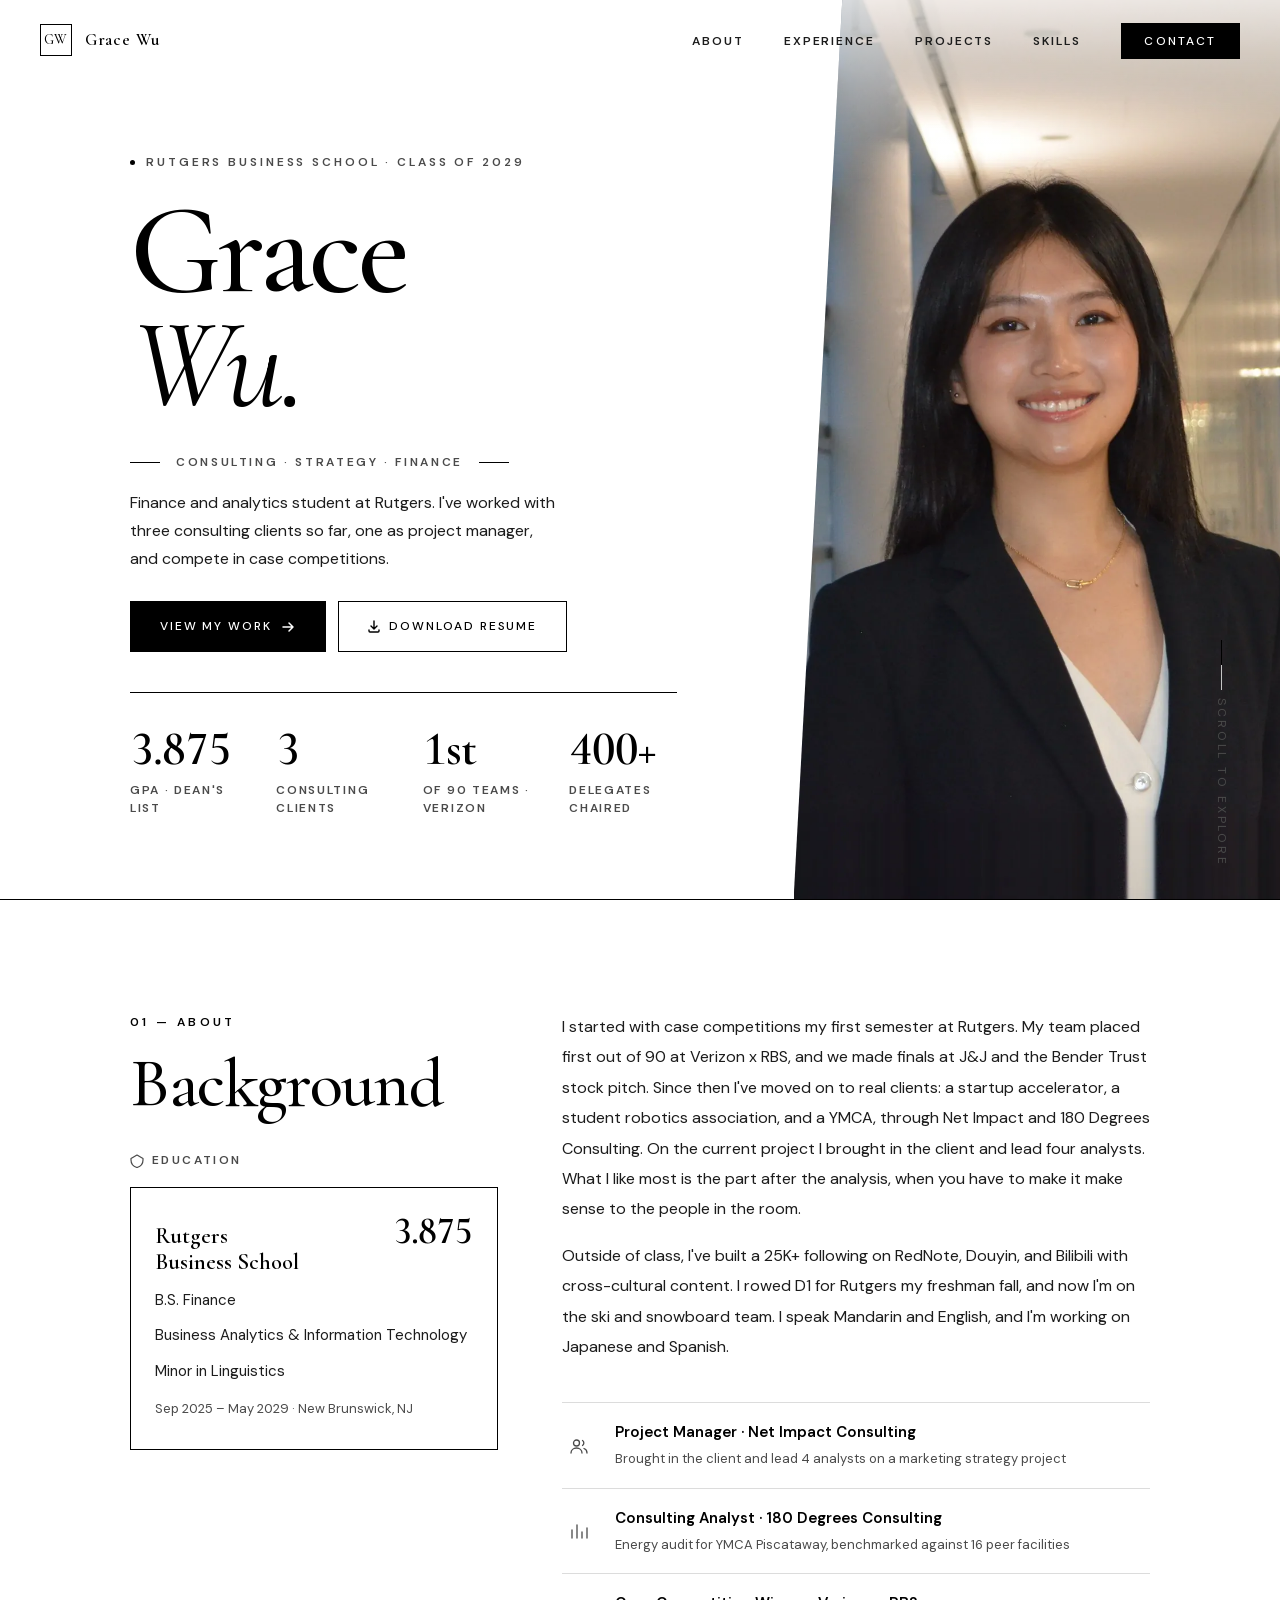
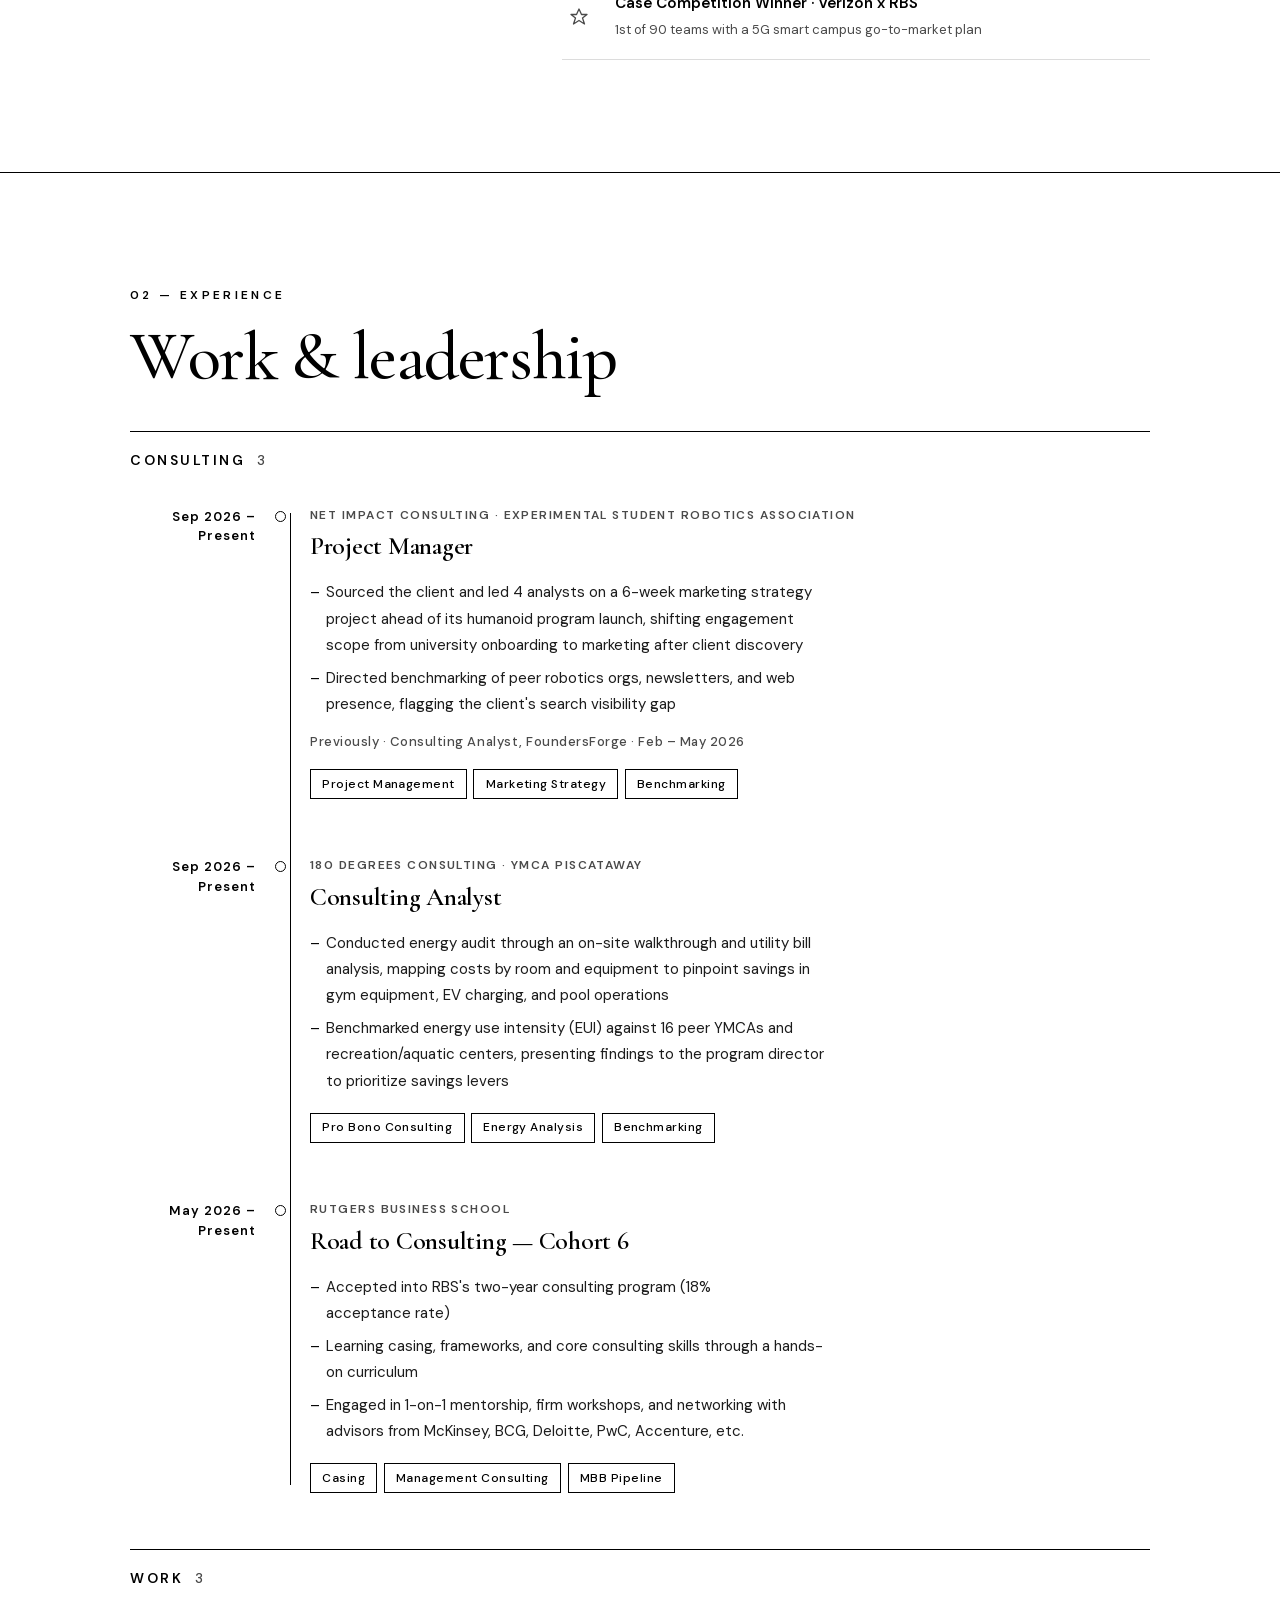
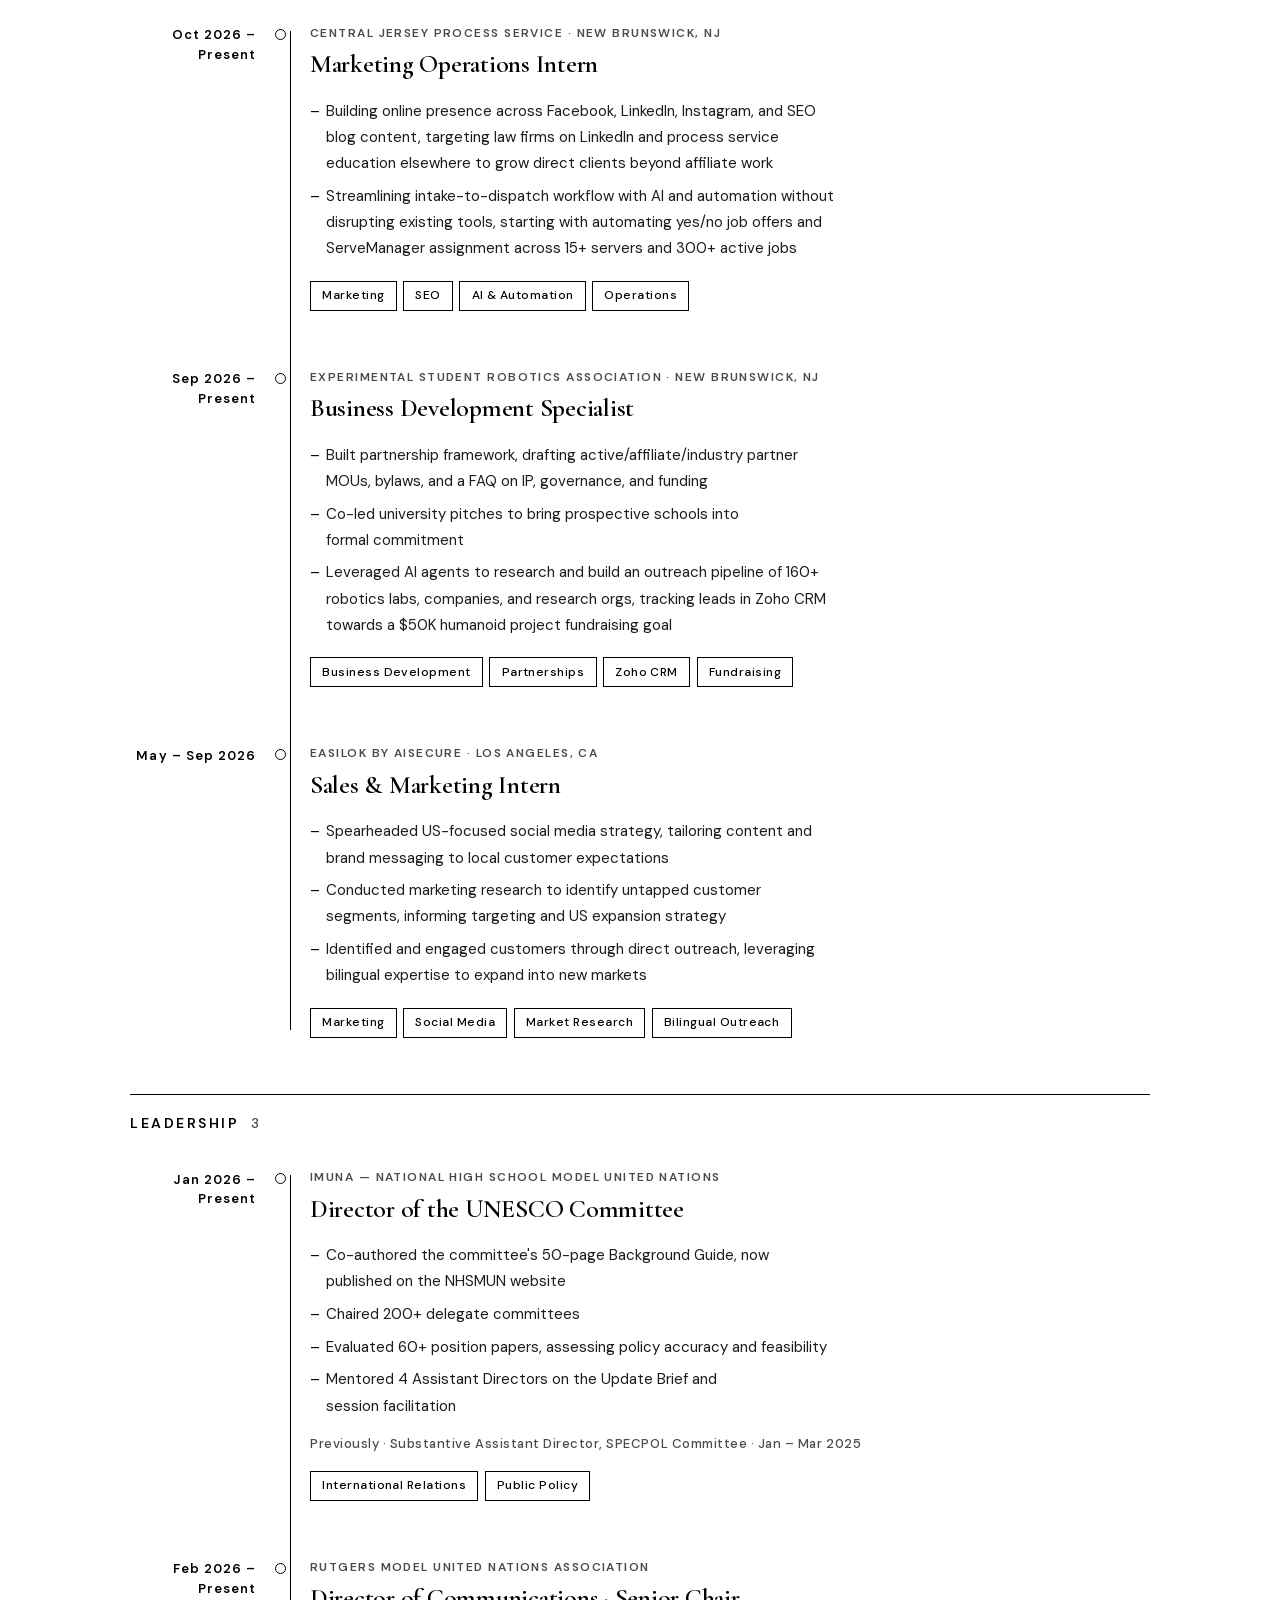
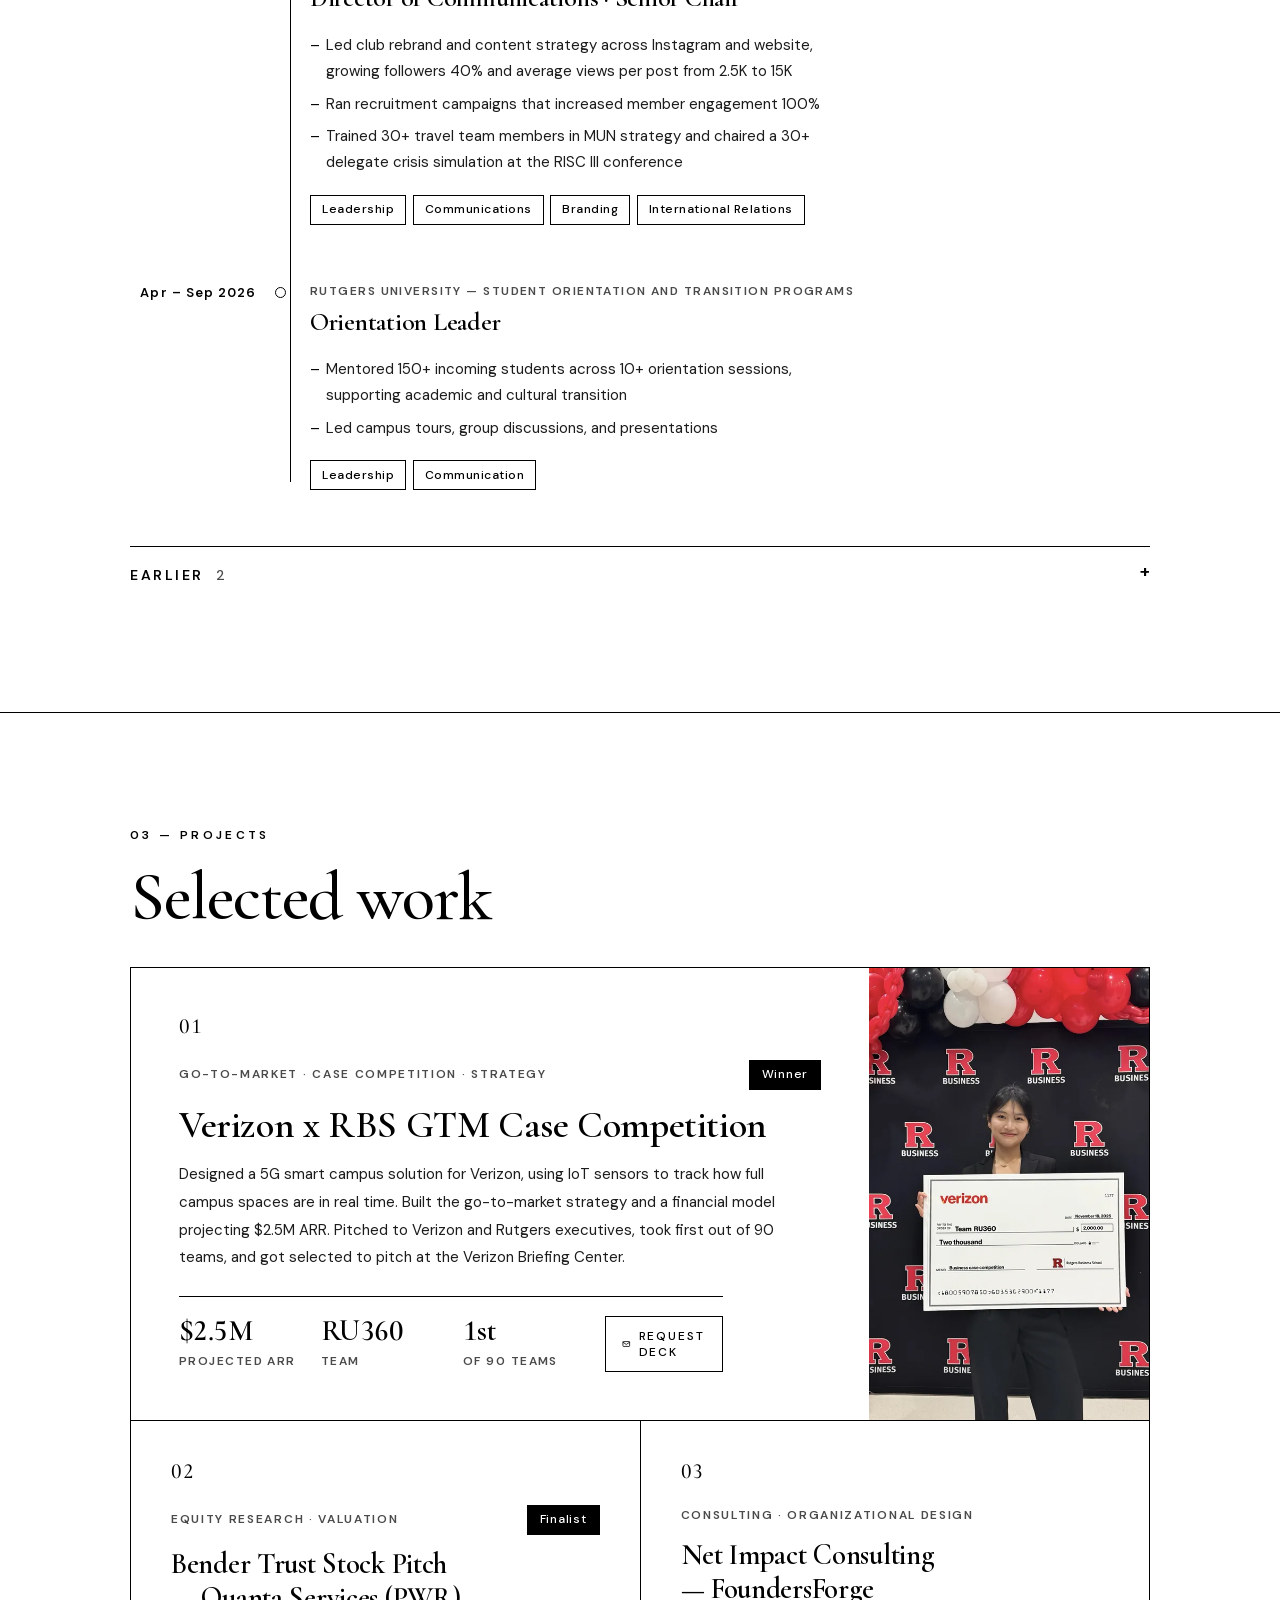
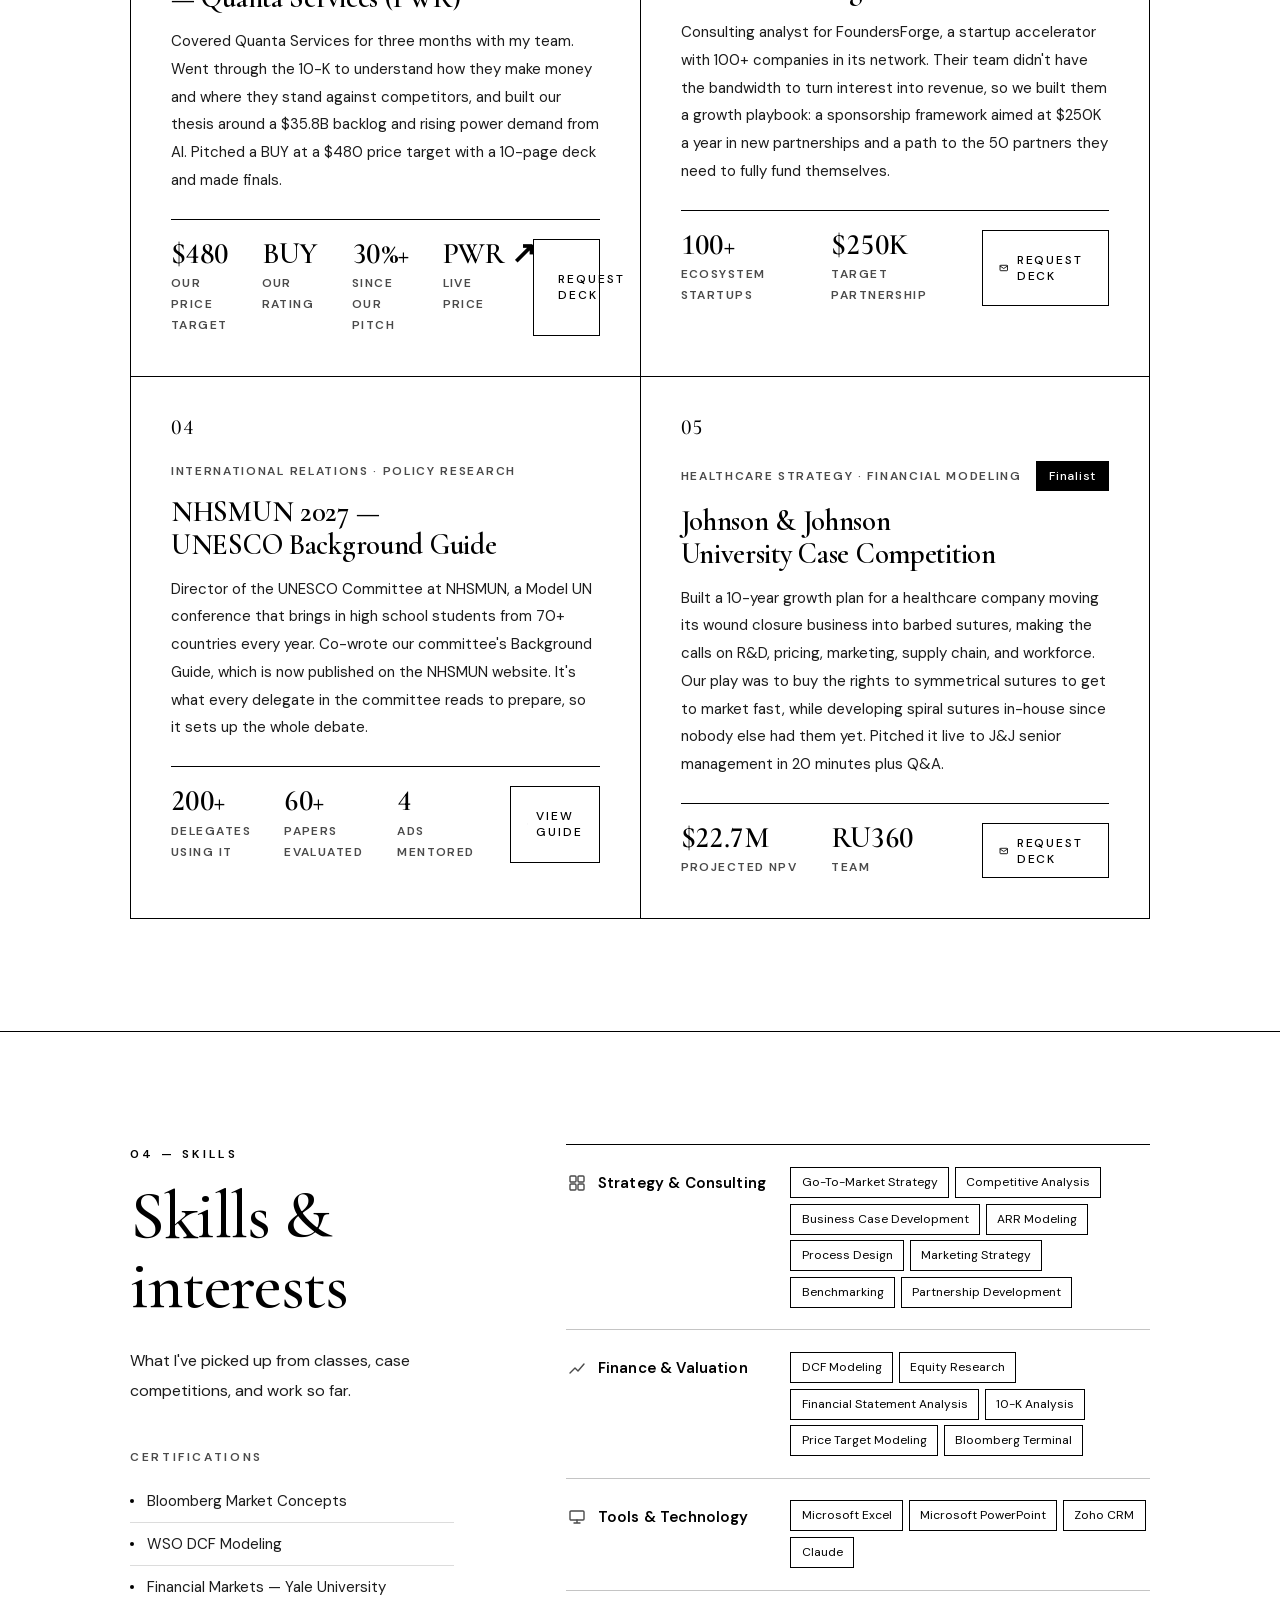
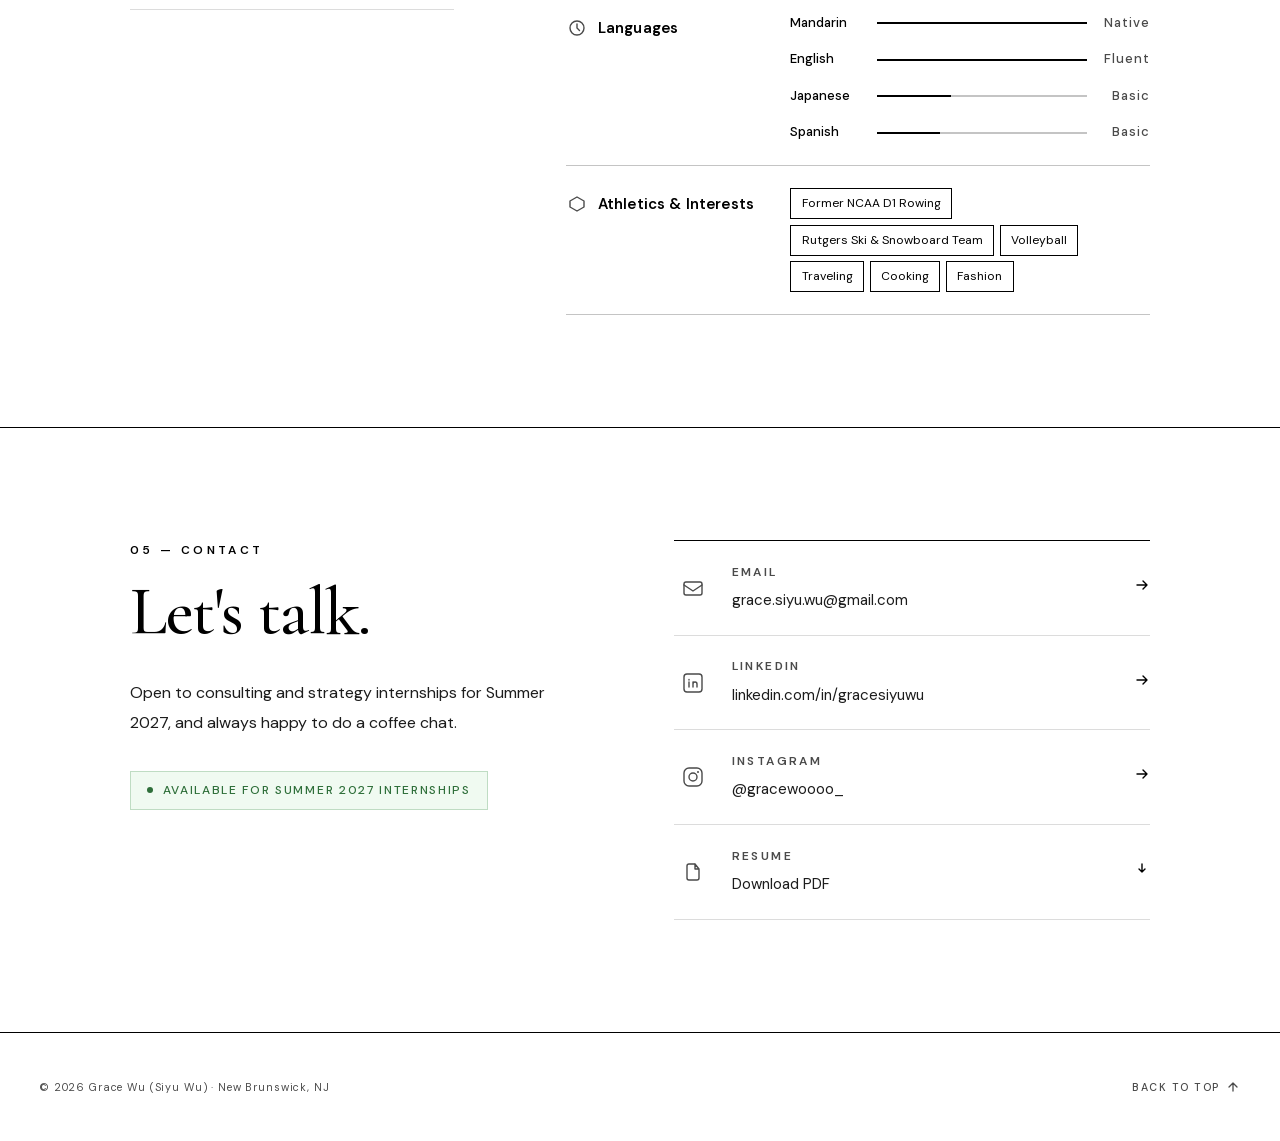
==== commit 4082dc05: "Headshot preload: request it right after the stylesheet With real mobile throttling (median of 3 run" ====
--- a/index.html
+++ b/index.html
@@ -44,14 +44,11 @@
   <link rel="icon" href="favicon-32.png" type="image/png" sizes="32x32">
   <link rel="icon" href="favicon.svg" type="image/svg+xml">
   <link rel="apple-touch-icon" href="apple-touch-icon.png">
-  <!-- The headshot is the first big thing on screen: fetch the right one early -->
+  <link rel="stylesheet" href="styles.css">
+  <!-- The headshot is the first big thing on screen: fetch the right one early, right after the stylesheet -->
   <link rel="preload" href="headshot.webp" as="image" type="image/webp" media="(min-width: 769px)" fetchpriority="high">
   <link rel="preload" href="headshot-wide.webp" as="image" type="image/webp" media="(max-width: 768px)" fetchpriority="high">
-  <link rel="stylesheet" href="styles.css">
-  <script>
-    document.documentElement.classList.add('js');
-    try { if (sessionStorage.getItem('gw-intro')) document.documentElement.classList.add('seen'); } catch (e) {}   // loader already shown this session
-  </script>
+  <script>document.documentElement.classList.add('js');</script>
 </head>
 <body>
 
@@ -70,7 +67,7 @@
 
   <!-- NAV -->
   <header class="header" id="header">
-    <nav class="nav container">
+    <nav class="nav container-wide">
       <a href="#home" class="nav-brand">
         <span class="brand-initials">GW</span>
         <span class="brand-name">Grace Wu</span>
@@ -130,7 +127,7 @@
       <div class="hero-stats reveal-fade" style="--delay:0.55s">
         <div class="hero-stat">
           <span class="stat-value">3.875</span>
-          <span class="stat-label"><span>GPA ·</span> <span>Dean's List</span></span>
+          <span class="stat-label">GPA · Dean's List</span>
         </div>
         <div class="hero-stat">
           <span class="stat-value">3</span>
@@ -138,7 +135,7 @@
         </div>
         <div class="hero-stat">
           <span class="stat-value">1st</span>
-          <span class="stat-label"><span>of 90 teams ·</span> <span>Verizon</span></span>
+          <span class="stat-label">of 90 teams · Verizon</span>
         </div>
         <div class="hero-stat">
           <span class="stat-value">400+</span>
@@ -161,10 +158,10 @@
       <div class="about-layout">
         <div class="about-left">
           <div class="section-tag reveal-up">01 — About</div>
-          <h2 class="section-title reveal-up">
+          <h2 class="section-title reveal-up" style="--delay:0.1s">
             Background
           </h2>
-          <div class="about-education reveal-up">
+          <div class="about-education reveal-up" style="--delay:0.3s">
             <div class="edu-header">
               <svg aria-hidden="true" width="14" height="14" viewBox="0 0 14 14" fill="none"><path d="M7 1L13 4.5V6C13 9.5 10.5 12.5 7 13.5C3.5 12.5 1 9.5 1 6V4.5L7 1Z" stroke="currentColor" stroke-width="1.2" stroke-linejoin="round"/></svg>
               Education
@@ -177,18 +174,18 @@
                 <p>Minor in Linguistics</p>
                 <p class="edu-dates">Sep 2025 – May 2029 · New Brunswick, NJ</p>
               </div>
-              <div class="edu-gpa"><span class="sr-only">GPA </span>3.875</div>
+              <div class="edu-gpa">3.875</div>
             </div>
           </div>
         </div>
 
         <div class="about-right">
-          <div class="about-intro reveal-up">
+          <div class="about-intro reveal-up" style="--delay:0.15s">
             <p>I started with case competitions my first semester at Rutgers. My team placed first out of 90 at Verizon x RBS, and we made finals at J&J and the Bender Trust stock pitch. Since then I've moved on to real clients: a startup accelerator, a student robotics association, and a YMCA, through Net Impact and 180 Degrees Consulting. On the current project I brought in the client and lead four analysts. What I like most is the part after the analysis, when you have to make it make sense to the people in the room.</p>
             <p>Outside of class, I've built a 25K+ following on RedNote, Douyin, and Bilibili with cross-cultural content. I rowed D1 for Rutgers my freshman fall, and now I'm on the ski and snowboard team. I speak Mandarin and English, and I'm working on Japanese and Spanish.</p>
           </div>
 
-          <div class="about-highlights reveal-up">
+          <div class="about-highlights reveal-up" style="--delay:0.25s">
             <div class="highlight-card">
               <div class="highlight-icon">
                 <svg aria-hidden="true" width="20" height="20" viewBox="0 0 20 20" fill="none"><circle cx="7.5" cy="7" r="3" stroke="currentColor" stroke-width="1.3"/><path d="M2 17c0-3 2.5-5 5.5-5s5.5 2 5.5 5M13.5 4.5a3 3 0 010 5M15 12.5c1.8.6 3 2.2 3 4.5" stroke="currentColor" stroke-width="1.3" stroke-linecap="round"/></svg>
@@ -228,7 +225,7 @@
       <div class="section-header-row">
         <div>
           <div class="section-tag reveal-up">02 — Experience</div>
-          <h2 class="section-title reveal-up">Work &amp; leadership</h2>
+          <h2 class="section-title reveal-up" style="--delay:0.1s">Work &amp; leadership</h2>
         </div>
       </div>
 
@@ -236,7 +233,7 @@
       <h3 class="tl-group">Consulting <span>3</span></h3>
       <div class="timeline">
 
-        <div class="timeline-item reveal-up">
+        <div class="timeline-item reveal-up" style="--delay:0.04s">
           <div class="timeline-left">
             <div class="tl-period">Sep 2026 – Present</div>
             <div class="tl-dot"></div>
@@ -257,7 +254,7 @@
           </div>
         </div>
 
-        <div class="timeline-item reveal-up">
+        <div class="timeline-item reveal-up" style="--delay:0.08s">
           <div class="timeline-left">
             <div class="tl-period">Sep 2026 – Present</div>
             <div class="tl-dot"></div>
@@ -277,7 +274,7 @@
           </div>
         </div>
 
-        <div class="timeline-item reveal-up">
+        <div class="timeline-item reveal-up" style="--delay:0.05s">
           <div class="timeline-left">
             <div class="tl-period">May 2026 – Present</div>
             <div class="tl-dot"></div>
@@ -288,7 +285,7 @@
             <ul class="tl-bullets">
               <li>Accepted into RBS's two-year consulting program (18% acceptance rate)</li>
               <li>Learning casing, frameworks, and core consulting skills through a hands-on curriculum</li>
-              <li>Engaged in 1-on-1 mentorship, firm workshops, and networking with advisors from McKinsey, BCG, Deloitte, PwC, and Accenture</li>
+              <li>Engaged in 1-on-1 mentorship, firm workshops, and networking with advisors from McKinsey, BCG, Deloitte, PwC, Accenture, etc.</li>
             </ul>
           <div class="tl-tags">
             <span class="tag">Casing</span>
@@ -304,7 +301,7 @@
       <h3 class="tl-group">Work <span>3</span></h3>
       <div class="timeline">
 
-        <div class="timeline-item reveal-up">
+        <div class="timeline-item reveal-up" style="--delay:0.02s">
           <div class="timeline-left">
             <div class="tl-period">Oct 2026 – Present</div>
             <div class="tl-dot"></div>
@@ -325,7 +322,7 @@
           </div>
         </div>
 
-        <div class="timeline-item reveal-up">
+        <div class="timeline-item reveal-up" style="--delay:0.06s">
           <div class="timeline-left">
             <div class="tl-period">Sep 2026 – Present</div>
             <div class="tl-dot"></div>
@@ -336,7 +333,7 @@
             <ul class="tl-bullets">
               <li>Built partnership framework, drafting active/affiliate/industry partner MOUs, bylaws, and a FAQ on IP, governance, and funding</li>
               <li>Co-led university pitches to bring prospective schools into formal commitment</li>
-              <li>Used AI agents to research and build an outreach pipeline of 160+ robotics labs, companies, and research orgs, tracking leads in Zoho CRM towards a $50K humanoid project fundraising goal</li>
+              <li>Leveraged AI agents to research and build an outreach pipeline of 160+ robotics labs, companies, and research orgs, tracking leads in Zoho CRM towards a $50K humanoid project fundraising goal</li>
             </ul>
             <div class="tl-tags">
               <span class="tag">Business Development</span>
@@ -347,7 +344,7 @@
           </div>
         </div>
 
-        <div class="timeline-item reveal-up">
+        <div class="timeline-item reveal-up" style="--delay:0.02s">
           <div class="timeline-left">
             <div class="tl-period">May – Sep 2026</div>
             <div class="tl-dot"></div>
@@ -356,9 +353,9 @@
             <div class="tl-org">Easilok by Aisecure · Los Angeles, CA</div>
             <h4 class="tl-role">Sales & Marketing Intern</h4>
             <ul class="tl-bullets">
-              <li>Led US-focused social media strategy, tailoring content and brand messaging to local customer expectations</li>
+              <li>Spearheaded US-focused social media strategy, tailoring content and brand messaging to local customer expectations</li>
               <li>Conducted marketing research to identify untapped customer segments, informing targeting and US expansion strategy</li>
-              <li>Identified and engaged customers through direct outreach, using Mandarin and English to expand into new markets</li>
+              <li>Identified and engaged customers through direct outreach, leveraging bilingual expertise to expand into new markets</li>
             </ul>
             <div class="tl-tags">
               <span class="tag">Marketing</span>
@@ -375,7 +372,7 @@
       <h3 class="tl-group">Leadership <span>3</span></h3>
       <div class="timeline">
 
-        <div class="timeline-item reveal-up">
+        <div class="timeline-item reveal-up" style="--delay:0.2s">
           <div class="timeline-left">
             <div class="tl-period">Jan 2026 – Present</div>
             <div class="tl-dot"></div>
@@ -397,7 +394,7 @@
           </div>
         </div>
 
-        <div class="timeline-item reveal-up">
+        <div class="timeline-item reveal-up" style="--delay:0.22s">
           <div class="timeline-left">
             <div class="tl-period">Feb 2026 – Present</div>
             <div class="tl-dot"></div>
@@ -419,7 +416,7 @@
           </div>
         </div>
 
-        <div class="timeline-item reveal-up">
+        <div class="timeline-item reveal-up" style="--delay:0.15s">
           <div class="timeline-left">
             <div class="tl-period">Apr – Sep 2026</div>
             <div class="tl-dot"></div>
@@ -445,7 +442,7 @@
         <summary>Earlier <span>2</span></summary>
         <div class="timeline">
 
-        <div class="timeline-item reveal-up">
+        <div class="timeline-item reveal-up" style="--delay:0.25s">
           <div class="timeline-left">
             <div class="tl-period">Jun – Aug 2024</div>
             <div class="tl-dot"></div>
@@ -465,14 +462,14 @@
           </div>
         </div>
 
-        <div class="timeline-item reveal-up">
+        <div class="timeline-item reveal-up" style="--delay:0.3s">
           <div class="timeline-left">
             <div class="tl-period">Nov 2023 – May 2025</div>
             <div class="tl-dot"></div>
           </div>
           <div class="timeline-right">
             <div class="tl-org">Social Media Platforms · Independent</div>
-            <h4 class="tl-role">Content Creator — GraceWoooo</h4>
+            <h4 class="tl-role">Content Creator – GraceWoooo</h4>
             <ul class="tl-bullets">
               <li>Built 25,000+ followers across RedNote, Douyin, and Bilibili with cross-cultural educational content</li>
               <li>Founded and moderated a 500-member online study community</li>
@@ -494,11 +491,11 @@
   <section class="projects section" id="projects">
     <div class="container">
       <div class="section-tag reveal-up">03 — Projects</div>
-      <h2 class="section-title reveal-up">Selected work</h2>
+      <h2 class="section-title reveal-up" style="--delay:0.1s">Selected work</h2>
 
       <div class="projects-grid">
 
-        <div class="project-card project-featured reveal-up">
+        <div class="project-card project-featured reveal-up" style="--delay:0.15s">
           <div class="project-card-inner">
             <div class="project-number">01</div>
             <div class="project-top">
@@ -520,8 +517,6 @@
                 <span class="metric-val">1st</span>
                 <span class="metric-lbl">of 90 Teams</span>
               </div>
-            </div>
-            <div class="project-actions">
               <a class="deck-btn" href="mailto:grace.siyu.wu@gmail.com?subject=Deck%20request%3A%20Verizon%205G%20Smart%20Campus" data-title="Verizon 5G Smart Campus">
                 <svg aria-hidden="true" width="14" height="14" viewBox="0 0 14 14" fill="none"><rect x="1.5" y="3" width="11" height="8" rx="1" stroke="currentColor" stroke-width="1.3"/><path d="M1.5 4l5.5 3.75L12.5 4" stroke="currentColor" stroke-width="1.3" stroke-linecap="round" stroke-linejoin="round"/></svg>
                 Request Deck
@@ -536,7 +531,7 @@
           </div>
         </div>
 
-        <div class="project-card reveal-up">
+        <div class="project-card reveal-up" style="--delay:0.2s">
           <div class="project-card-inner">
             <div class="project-number">02</div>
             <div class="project-top">
@@ -562,8 +557,6 @@
                 <span class="metric-val">PWR ↗</span>
                 <span class="metric-lbl">Live Price</span>
               </a>
-            </div>
-            <div class="project-actions">
               <a class="deck-btn" href="mailto:grace.siyu.wu@gmail.com?subject=Deck%20request%3A%20Quanta%20Services%20Equity%20Research" data-title="Quanta Services Equity Research">
                 <svg aria-hidden="true" width="14" height="14" viewBox="0 0 14 14" fill="none"><rect x="1.5" y="3" width="11" height="8" rx="1" stroke="currentColor" stroke-width="1.3"/><path d="M1.5 4l5.5 3.75L12.5 4" stroke="currentColor" stroke-width="1.3" stroke-linecap="round" stroke-linejoin="round"/></svg>
                 Request Deck
@@ -572,7 +565,7 @@
           </div>
         </div>
 
-        <div class="project-card reveal-up">
+        <div class="project-card reveal-up" style="--delay:0.25s">
           <div class="project-card-inner">
             <div class="project-number">03</div>
             <div class="project-top">
@@ -589,8 +582,6 @@
                 <span class="metric-val">$250K</span>
                 <span class="metric-lbl">Target Partnership</span>
               </div>
-            </div>
-            <div class="project-actions">
               <a class="deck-btn" href="mailto:grace.siyu.wu@gmail.com?subject=Deck%20request%3A%20Net%20Impact%20%C2%B7%20FoundersForge" data-title="Net Impact · FoundersForge">
                 <svg aria-hidden="true" width="14" height="14" viewBox="0 0 14 14" fill="none"><rect x="1.5" y="3" width="11" height="8" rx="1" stroke="currentColor" stroke-width="1.3"/><path d="M1.5 4l5.5 3.75L12.5 4" stroke="currentColor" stroke-width="1.3" stroke-linecap="round" stroke-linejoin="round"/></svg>
                 Request Deck
@@ -599,7 +590,7 @@
           </div>
         </div>
 
-        <div class="project-card reveal-up">
+        <div class="project-card reveal-up" style="--delay:0.35s">
           <div class="project-card-inner">
             <div class="project-number">04</div>
             <div class="project-top">
@@ -620,8 +611,6 @@
                 <span class="metric-val">4</span>
                 <span class="metric-lbl">ADs Mentored</span>
               </div>
-            </div>
-            <div class="project-actions">
               <a href="https://imuna.org/wp-content/uploads/2026/10/UNESCO-BG.pdf" target="_blank" rel="noopener" class="guide-btn">
                 <svg aria-hidden="true" width="14" height="14" viewBox="0 0 14 14" fill="none"><path d="M5 2.5h6.5V9M11.5 2.5L2.5 11.5" stroke="currentColor" stroke-width="1.3" stroke-linecap="round" stroke-linejoin="round"/></svg>
                 View Guide
@@ -630,7 +619,7 @@
           </div>
         </div>
 
-        <div class="project-card reveal-up">
+        <div class="project-card reveal-up" style="--delay:0.4s">
           <div class="project-card-inner">
             <div class="project-number">05</div>
             <div class="project-top">
@@ -648,8 +637,6 @@
                 <span class="metric-val">RU360</span>
                 <span class="metric-lbl">Team</span>
               </div>
-            </div>
-            <div class="project-actions">
               <a class="deck-btn" href="mailto:grace.siyu.wu@gmail.com?subject=Deck%20request%3A%20J%26J%20University%20Case%20Competition" data-title="J&J University Case Competition">
                 <svg aria-hidden="true" width="14" height="14" viewBox="0 0 14 14" fill="none"><rect x="1.5" y="3" width="11" height="8" rx="1" stroke="currentColor" stroke-width="1.3"/><path d="M1.5 4l5.5 3.75L12.5 4" stroke="currentColor" stroke-width="1.3" stroke-linecap="round" stroke-linejoin="round"/></svg>
                 Request Deck
@@ -665,12 +652,12 @@
   <!-- ===================== SKILLS ===================== -->
   <section class="skills section" id="skills">
     <div class="container">
-      <div class="section-tag reveal-up">04 — Skills</div>
-      <h2 class="section-title reveal-up">Skills & interests</h2>
       <div class="skills-layout">
         <div class="skills-left">
-          <p class="skills-intro reveal-up">What I've picked up from classes, case competitions, and work so far.</p>
-          <div class="cert-list reveal-up">
+          <div class="section-tag reveal-up">04 — Skills</div>
+          <h2 class="section-title reveal-up" style="--delay:0.1s">Skills & interests</h2>
+          <p class="skills-intro reveal-up" style="--delay:0.2s">What I've picked up from classes, case competitions, and work so far.</p>
+          <div class="cert-list reveal-up" style="--delay:0.3s">
             <div class="cert-label">Certifications</div>
             <div class="cert-item">
               <div class="cert-dot"></div>
@@ -690,7 +677,7 @@
         <div class="skills-right">
           <div class="skill-rows">
 
-            <div class="skill-row reveal-up">
+            <div class="skill-row reveal-up" style="--delay:0.10s">
               <div class="skill-row-head">
                 <div class="skill-icon"><svg aria-hidden="true" width="18" height="18" viewBox="0 0 18 18" fill="none"><rect x="2" y="2" width="6" height="6" rx="1" stroke="currentColor" stroke-width="1.4"/><rect x="10" y="2" width="6" height="6" rx="1" stroke="currentColor" stroke-width="1.4"/><rect x="2" y="10" width="6" height="6" rx="1" stroke="currentColor" stroke-width="1.4"/><rect x="10" y="10" width="6" height="6" rx="1" stroke="currentColor" stroke-width="1.4"/></svg></div>
                 <h3>Strategy & Consulting</h3>
@@ -707,7 +694,7 @@
               </div>
             </div>
 
-            <div class="skill-row reveal-up">
+            <div class="skill-row reveal-up" style="--delay:0.05s">
               <div class="skill-row-head">
                 <div class="skill-icon"><svg aria-hidden="true" width="18" height="18" viewBox="0 0 18 18" fill="none"><path d="M2 14L7 9l3 3 6-7" stroke="currentColor" stroke-width="1.4" stroke-linecap="round" stroke-linejoin="round"/></svg></div>
                 <h3>Finance & Valuation</h3>
@@ -722,7 +709,7 @@
               </div>
             </div>
 
-            <div class="skill-row reveal-up">
+            <div class="skill-row reveal-up" style="--delay:0.15s">
               <div class="skill-row-head">
                 <div class="skill-icon"><svg aria-hidden="true" width="18" height="18" viewBox="0 0 18 18" fill="none"><rect x="2" y="3" width="14" height="9" rx="1" stroke="currentColor" stroke-width="1.4"/><path d="M6 15h6M9 12v3" stroke="currentColor" stroke-width="1.4" stroke-linecap="round"/></svg></div>
                 <h3>Tools & Technology</h3>
@@ -735,7 +722,7 @@
               </div>
             </div>
 
-            <div class="skill-row reveal-up">
+            <div class="skill-row reveal-up" style="--delay:0.20s">
               <div class="skill-row-head">
                 <div class="skill-icon"><svg aria-hidden="true" width="18" height="18" viewBox="0 0 18 18" fill="none"><circle cx="9" cy="9" r="7" stroke="currentColor" stroke-width="1.4"/><path d="M9 5v4l2.5 2.5" stroke="currentColor" stroke-width="1.4" stroke-linecap="round"/></svg></div>
                 <h3>Languages</h3>
@@ -764,7 +751,7 @@
               </div>
             </div>
 
-            <div class="skill-row reveal-up">
+            <div class="skill-row reveal-up" style="--delay:0.25s">
               <div class="skill-row-head">
                 <div class="skill-icon"><svg aria-hidden="true" width="18" height="18" viewBox="0 0 18 18" fill="none"><path d="M9 2L16 6V12L9 16L2 12V6L9 2Z" stroke="currentColor" stroke-width="1.4" stroke-linejoin="round"/></svg></div>
                 <h3>Athletics & Interests</h3>
@@ -799,7 +786,7 @@
             Available for Summer 2027 Internships
           </div>
         </div>
-        <div class="contact-right reveal-up">
+        <div class="contact-right reveal-up" style="--delay:0.15s">
           <a href="mailto:grace.siyu.wu@gmail.com" class="contact-card" id="emailCard">
             <div class="contact-card-icon">
               <svg aria-hidden="true" width="22" height="22" viewBox="0 0 22 22" fill="none"><rect x="2" y="5" width="18" height="13" rx="2" stroke="currentColor" stroke-width="1.4"/><path d="M2 8l9 6 9-6" stroke="currentColor" stroke-width="1.4" stroke-linecap="round"/></svg>
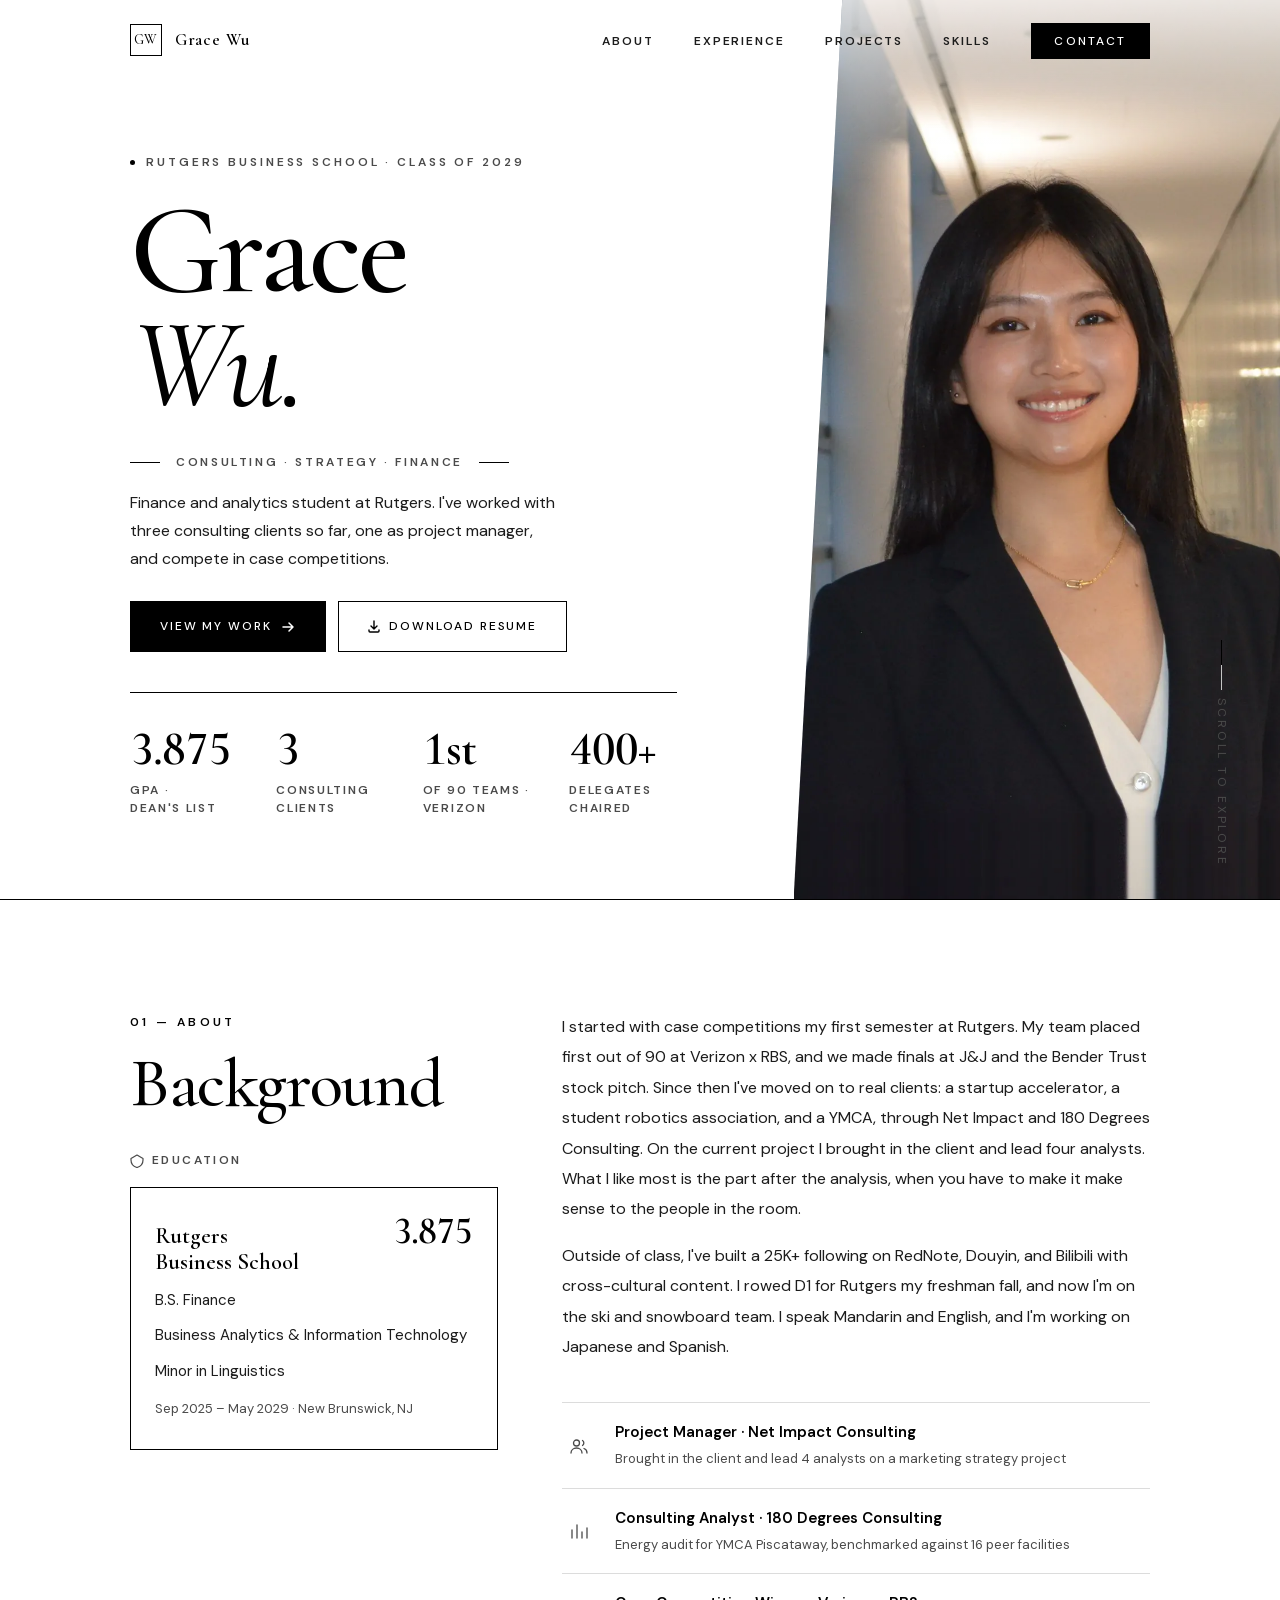
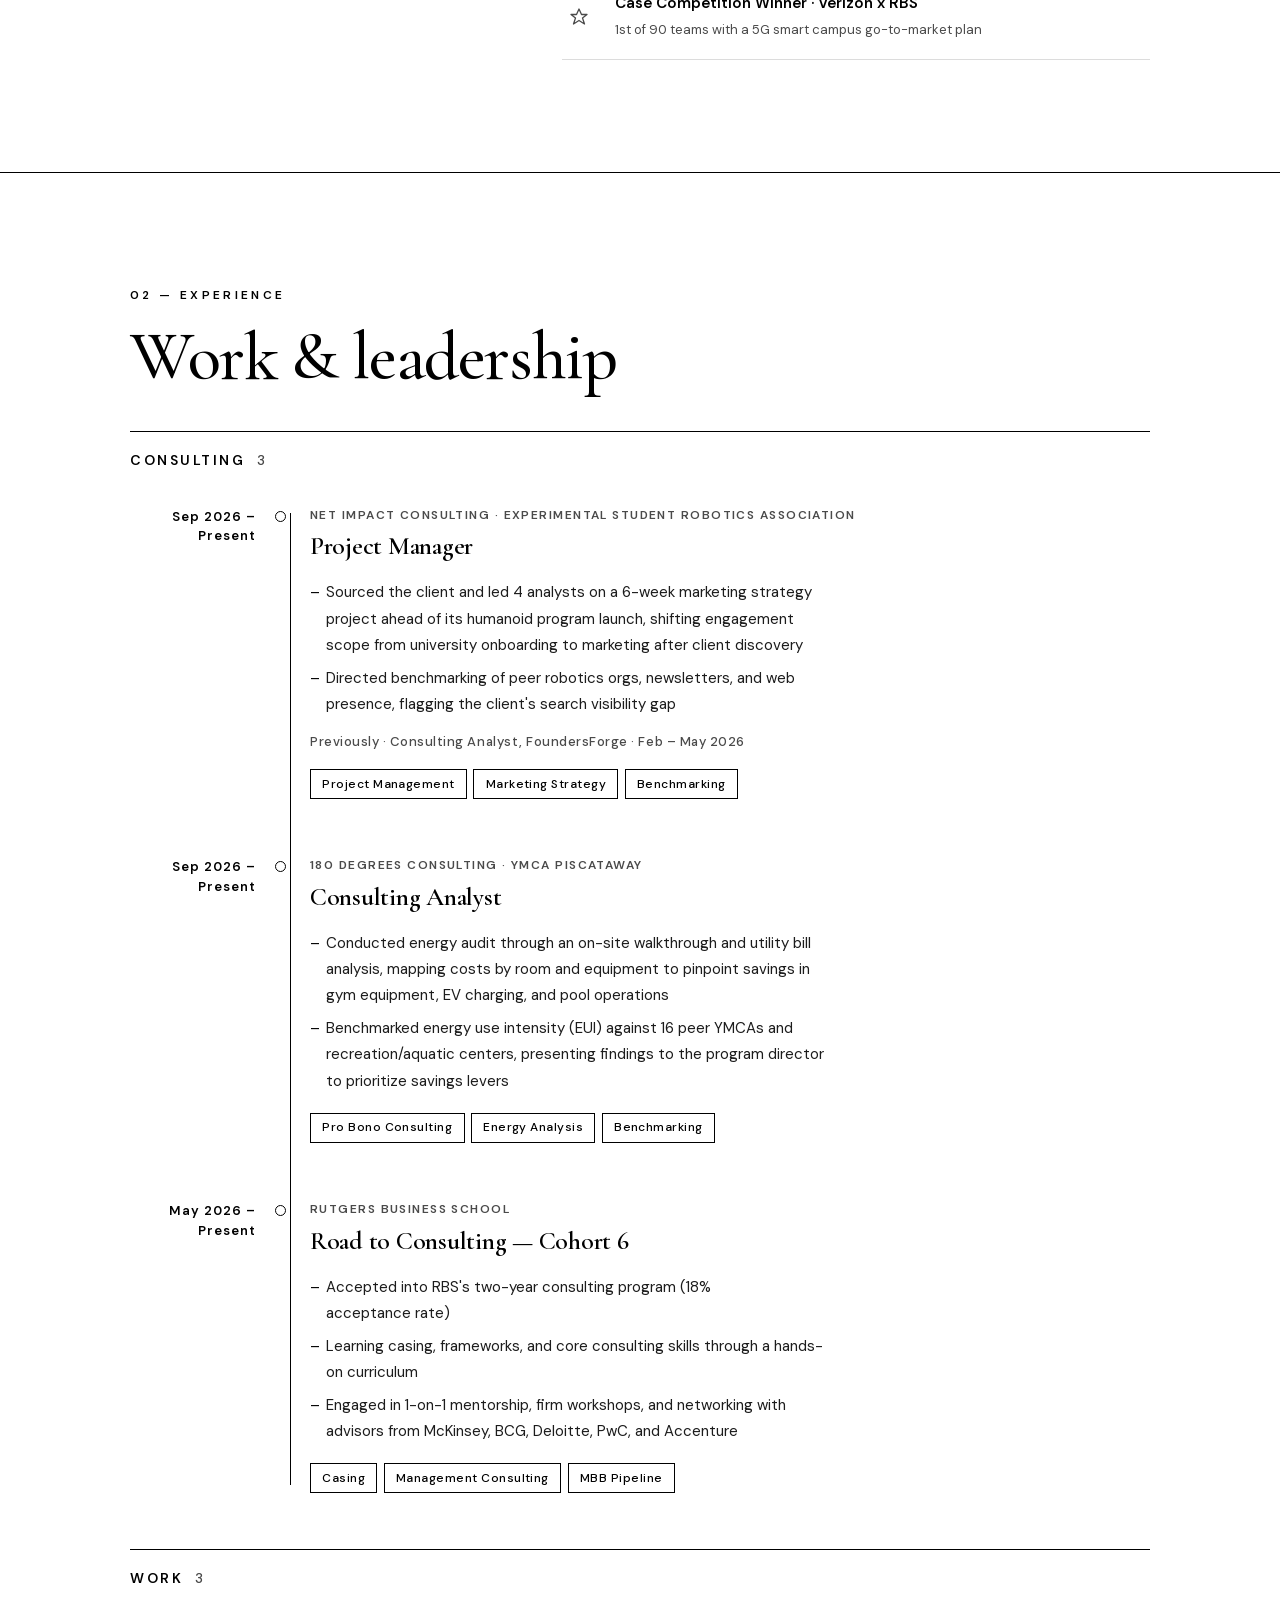
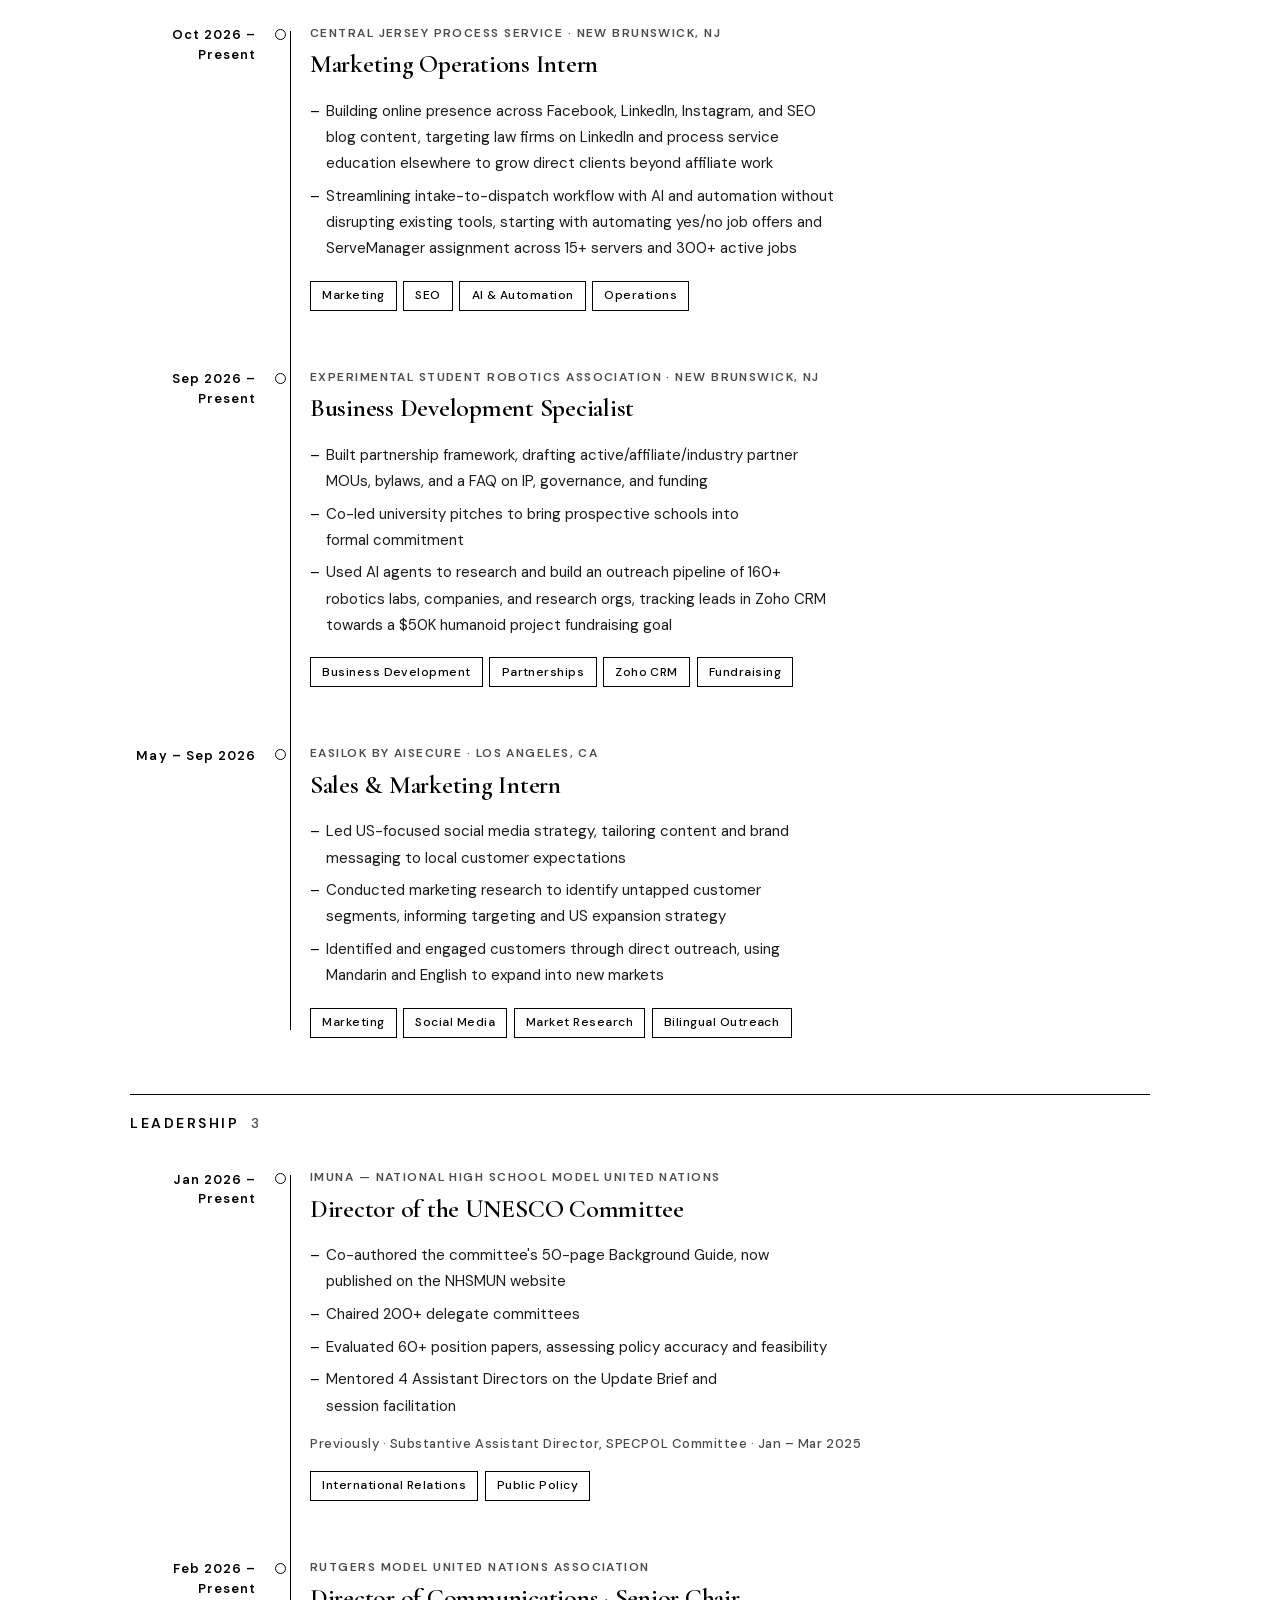
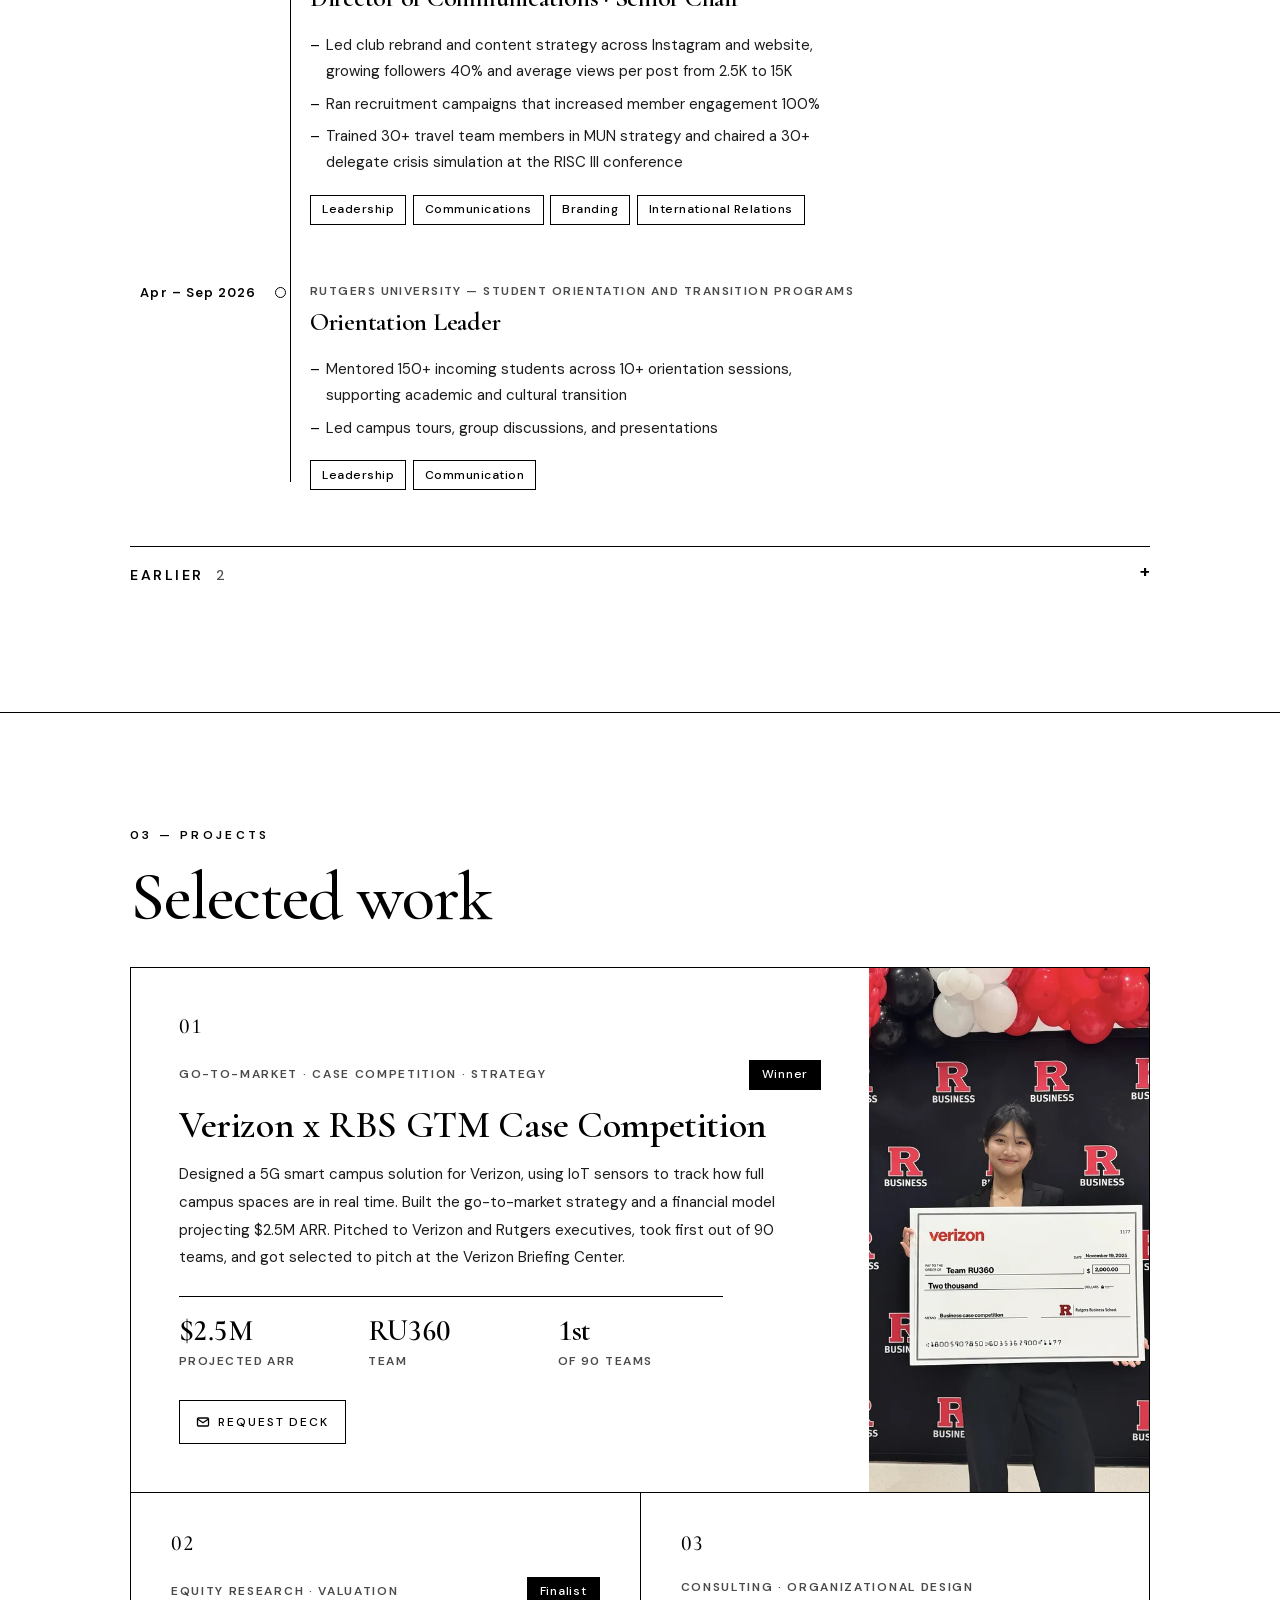
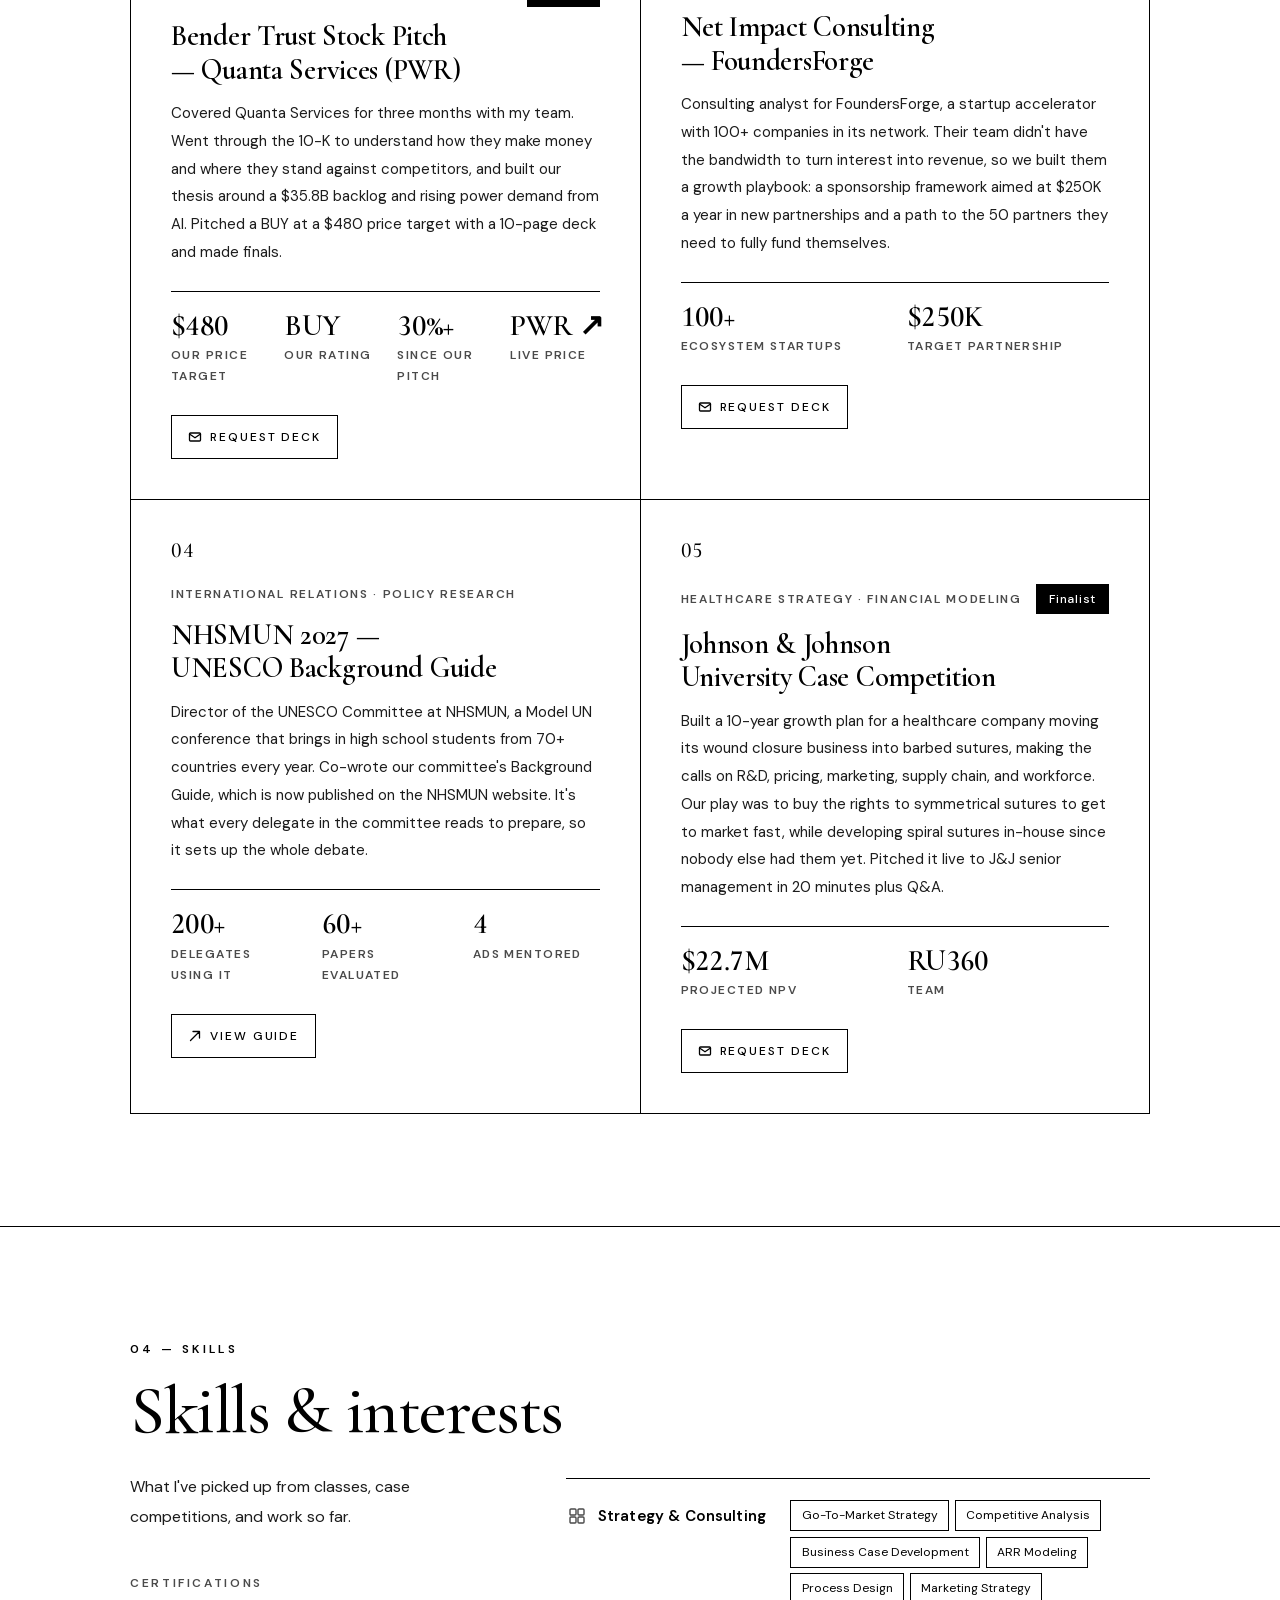
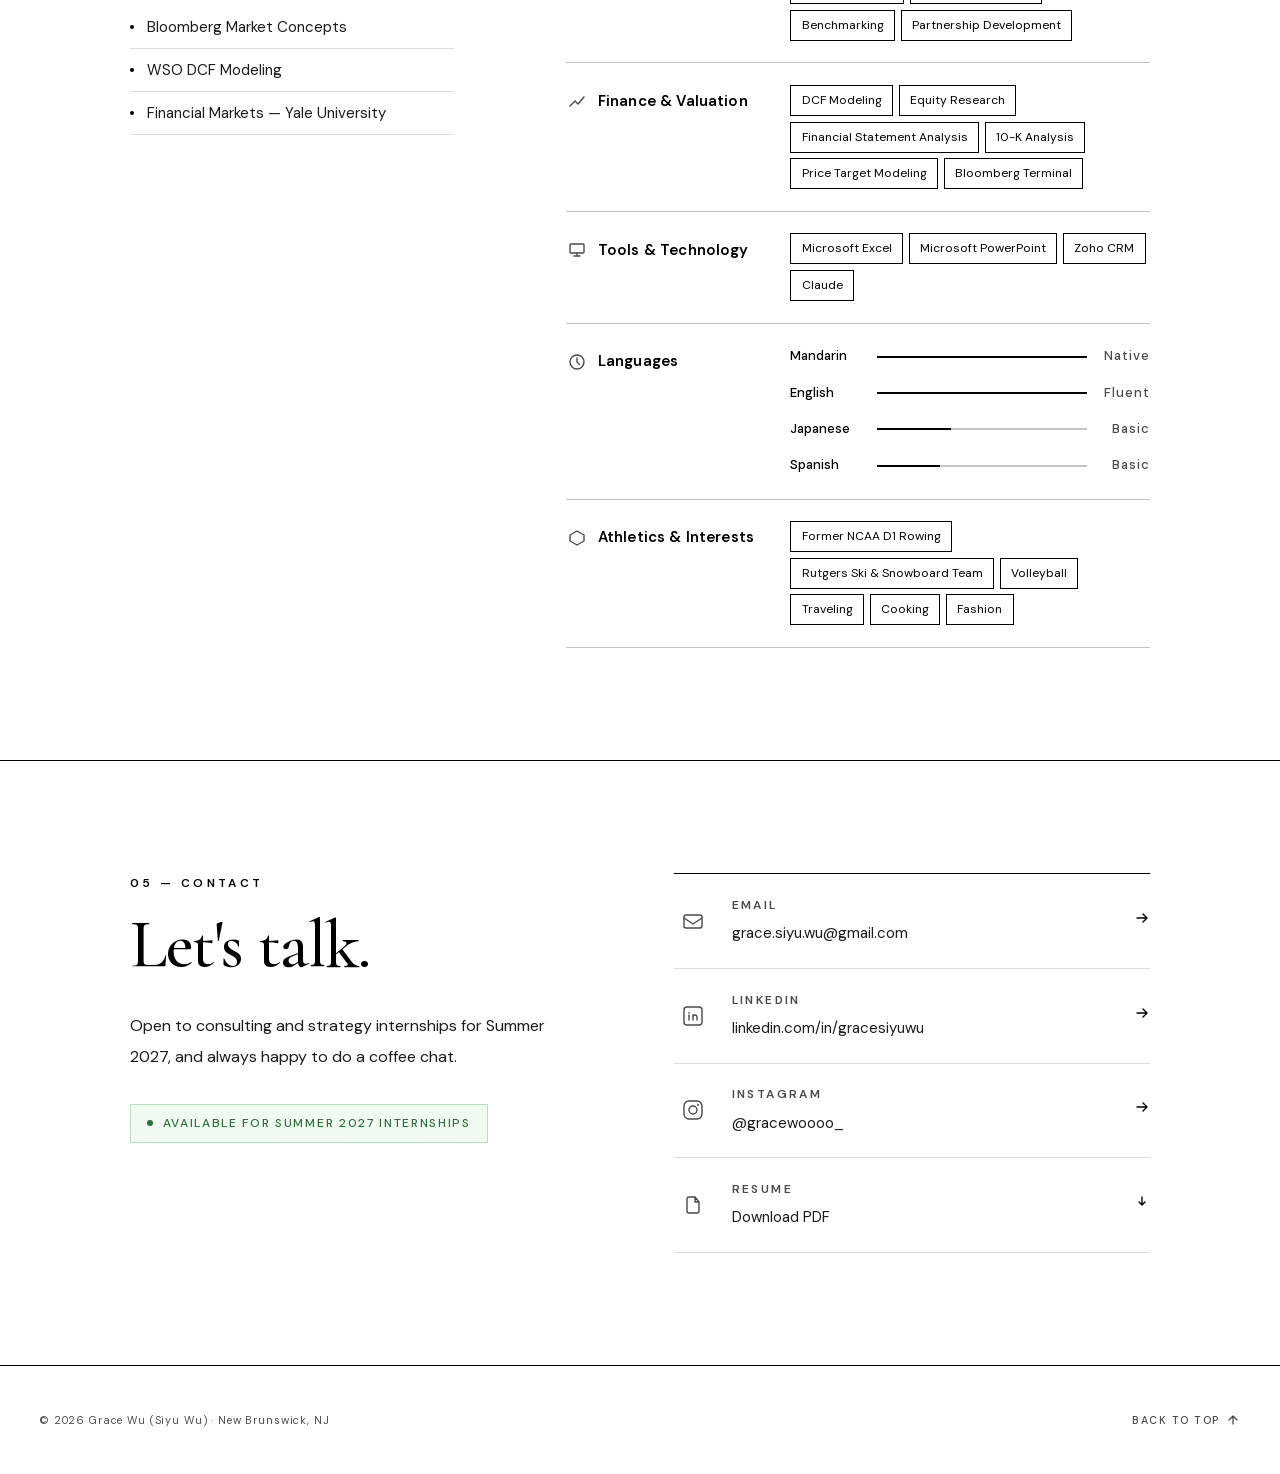
==== commit 8ba28c81: "Headshot preload: request it right after the stylesheet With real mobile throttling (median of 3 run" ====
--- a/index.html
+++ b/index.html
@@ -48,7 +48,10 @@
   <!-- The headshot is the first big thing on screen: fetch the right one early, right after the stylesheet -->
   <link rel="preload" href="headshot.webp" as="image" type="image/webp" media="(min-width: 769px)" fetchpriority="high">
   <link rel="preload" href="headshot-wide.webp" as="image" type="image/webp" media="(max-width: 768px)" fetchpriority="high">
-  <script>document.documentElement.classList.add('js');</script>
+  <script>
+    document.documentElement.classList.add('js');
+    try { if (sessionStorage.getItem('gw-intro')) document.documentElement.classList.add('seen'); } catch (e) {}   // loader already shown this session
+  </script>
 </head>
 <body>
 
@@ -67,7 +70,7 @@
 
   <!-- NAV -->
   <header class="header" id="header">
-    <nav class="nav container-wide">
+    <nav class="nav container">
       <a href="#home" class="nav-brand">
         <span class="brand-initials">GW</span>
         <span class="brand-name">Grace Wu</span>
@@ -127,7 +130,7 @@
       <div class="hero-stats reveal-fade" style="--delay:0.55s">
         <div class="hero-stat">
           <span class="stat-value">3.875</span>
-          <span class="stat-label">GPA · Dean's List</span>
+          <span class="stat-label"><span>GPA ·</span> <span>Dean's List</span></span>
         </div>
         <div class="hero-stat">
           <span class="stat-value">3</span>
@@ -135,7 +138,7 @@
         </div>
         <div class="hero-stat">
           <span class="stat-value">1st</span>
-          <span class="stat-label">of 90 teams · Verizon</span>
+          <span class="stat-label"><span>of 90 teams ·</span> <span>Verizon</span></span>
         </div>
         <div class="hero-stat">
           <span class="stat-value">400+</span>
@@ -158,10 +161,10 @@
       <div class="about-layout">
         <div class="about-left">
           <div class="section-tag reveal-up">01 — About</div>
-          <h2 class="section-title reveal-up" style="--delay:0.1s">
+          <h2 class="section-title reveal-up">
             Background
           </h2>
-          <div class="about-education reveal-up" style="--delay:0.3s">
+          <div class="about-education reveal-up">
             <div class="edu-header">
               <svg aria-hidden="true" width="14" height="14" viewBox="0 0 14 14" fill="none"><path d="M7 1L13 4.5V6C13 9.5 10.5 12.5 7 13.5C3.5 12.5 1 9.5 1 6V4.5L7 1Z" stroke="currentColor" stroke-width="1.2" stroke-linejoin="round"/></svg>
               Education
@@ -174,18 +177,18 @@
                 <p>Minor in Linguistics</p>
                 <p class="edu-dates">Sep 2025 – May 2029 · New Brunswick, NJ</p>
               </div>
-              <div class="edu-gpa">3.875</div>
+              <div class="edu-gpa"><span class="sr-only">GPA </span>3.875</div>
             </div>
           </div>
         </div>
 
         <div class="about-right">
-          <div class="about-intro reveal-up" style="--delay:0.15s">
+          <div class="about-intro reveal-up">
             <p>I started with case competitions my first semester at Rutgers. My team placed first out of 90 at Verizon x RBS, and we made finals at J&J and the Bender Trust stock pitch. Since then I've moved on to real clients: a startup accelerator, a student robotics association, and a YMCA, through Net Impact and 180 Degrees Consulting. On the current project I brought in the client and lead four analysts. What I like most is the part after the analysis, when you have to make it make sense to the people in the room.</p>
             <p>Outside of class, I've built a 25K+ following on RedNote, Douyin, and Bilibili with cross-cultural content. I rowed D1 for Rutgers my freshman fall, and now I'm on the ski and snowboard team. I speak Mandarin and English, and I'm working on Japanese and Spanish.</p>
           </div>
 
-          <div class="about-highlights reveal-up" style="--delay:0.25s">
+          <div class="about-highlights reveal-up">
             <div class="highlight-card">
               <div class="highlight-icon">
                 <svg aria-hidden="true" width="20" height="20" viewBox="0 0 20 20" fill="none"><circle cx="7.5" cy="7" r="3" stroke="currentColor" stroke-width="1.3"/><path d="M2 17c0-3 2.5-5 5.5-5s5.5 2 5.5 5M13.5 4.5a3 3 0 010 5M15 12.5c1.8.6 3 2.2 3 4.5" stroke="currentColor" stroke-width="1.3" stroke-linecap="round"/></svg>
@@ -225,7 +228,7 @@
       <div class="section-header-row">
         <div>
           <div class="section-tag reveal-up">02 — Experience</div>
-          <h2 class="section-title reveal-up" style="--delay:0.1s">Work &amp; leadership</h2>
+          <h2 class="section-title reveal-up">Work &amp; leadership</h2>
         </div>
       </div>
 
@@ -233,7 +236,7 @@
       <h3 class="tl-group">Consulting <span>3</span></h3>
       <div class="timeline">
 
-        <div class="timeline-item reveal-up" style="--delay:0.04s">
+        <div class="timeline-item reveal-up">
           <div class="timeline-left">
             <div class="tl-period">Sep 2026 – Present</div>
             <div class="tl-dot"></div>
@@ -254,7 +257,7 @@
           </div>
         </div>
 
-        <div class="timeline-item reveal-up" style="--delay:0.08s">
+        <div class="timeline-item reveal-up">
           <div class="timeline-left">
             <div class="tl-period">Sep 2026 – Present</div>
             <div class="tl-dot"></div>
@@ -274,7 +277,7 @@
           </div>
         </div>
 
-        <div class="timeline-item reveal-up" style="--delay:0.05s">
+        <div class="timeline-item reveal-up">
           <div class="timeline-left">
             <div class="tl-period">May 2026 – Present</div>
             <div class="tl-dot"></div>
@@ -285,7 +288,7 @@
             <ul class="tl-bullets">
               <li>Accepted into RBS's two-year consulting program (18% acceptance rate)</li>
               <li>Learning casing, frameworks, and core consulting skills through a hands-on curriculum</li>
-              <li>Engaged in 1-on-1 mentorship, firm workshops, and networking with advisors from McKinsey, BCG, Deloitte, PwC, Accenture, etc.</li>
+              <li>Engaged in 1-on-1 mentorship, firm workshops, and networking with advisors from McKinsey, BCG, Deloitte, PwC, and Accenture</li>
             </ul>
           <div class="tl-tags">
             <span class="tag">Casing</span>
@@ -301,7 +304,7 @@
       <h3 class="tl-group">Work <span>3</span></h3>
       <div class="timeline">
 
-        <div class="timeline-item reveal-up" style="--delay:0.02s">
+        <div class="timeline-item reveal-up">
           <div class="timeline-left">
             <div class="tl-period">Oct 2026 – Present</div>
             <div class="tl-dot"></div>
@@ -322,7 +325,7 @@
           </div>
         </div>
 
-        <div class="timeline-item reveal-up" style="--delay:0.06s">
+        <div class="timeline-item reveal-up">
           <div class="timeline-left">
             <div class="tl-period">Sep 2026 – Present</div>
             <div class="tl-dot"></div>
@@ -333,7 +336,7 @@
             <ul class="tl-bullets">
               <li>Built partnership framework, drafting active/affiliate/industry partner MOUs, bylaws, and a FAQ on IP, governance, and funding</li>
               <li>Co-led university pitches to bring prospective schools into formal commitment</li>
-              <li>Leveraged AI agents to research and build an outreach pipeline of 160+ robotics labs, companies, and research orgs, tracking leads in Zoho CRM towards a $50K humanoid project fundraising goal</li>
+              <li>Used AI agents to research and build an outreach pipeline of 160+ robotics labs, companies, and research orgs, tracking leads in Zoho CRM towards a $50K humanoid project fundraising goal</li>
             </ul>
             <div class="tl-tags">
               <span class="tag">Business Development</span>
@@ -344,7 +347,7 @@
           </div>
         </div>
 
-        <div class="timeline-item reveal-up" style="--delay:0.02s">
+        <div class="timeline-item reveal-up">
           <div class="timeline-left">
             <div class="tl-period">May – Sep 2026</div>
             <div class="tl-dot"></div>
@@ -353,9 +356,9 @@
             <div class="tl-org">Easilok by Aisecure · Los Angeles, CA</div>
             <h4 class="tl-role">Sales & Marketing Intern</h4>
             <ul class="tl-bullets">
-              <li>Spearheaded US-focused social media strategy, tailoring content and brand messaging to local customer expectations</li>
+              <li>Led US-focused social media strategy, tailoring content and brand messaging to local customer expectations</li>
               <li>Conducted marketing research to identify untapped customer segments, informing targeting and US expansion strategy</li>
-              <li>Identified and engaged customers through direct outreach, leveraging bilingual expertise to expand into new markets</li>
+              <li>Identified and engaged customers through direct outreach, using Mandarin and English to expand into new markets</li>
             </ul>
             <div class="tl-tags">
               <span class="tag">Marketing</span>
@@ -372,7 +375,7 @@
       <h3 class="tl-group">Leadership <span>3</span></h3>
       <div class="timeline">
 
-        <div class="timeline-item reveal-up" style="--delay:0.2s">
+        <div class="timeline-item reveal-up">
           <div class="timeline-left">
             <div class="tl-period">Jan 2026 – Present</div>
             <div class="tl-dot"></div>
@@ -394,7 +397,7 @@
           </div>
         </div>
 
-        <div class="timeline-item reveal-up" style="--delay:0.22s">
+        <div class="timeline-item reveal-up">
           <div class="timeline-left">
             <div class="tl-period">Feb 2026 – Present</div>
             <div class="tl-dot"></div>
@@ -416,7 +419,7 @@
           </div>
         </div>
 
-        <div class="timeline-item reveal-up" style="--delay:0.15s">
+        <div class="timeline-item reveal-up">
           <div class="timeline-left">
             <div class="tl-period">Apr – Sep 2026</div>
             <div class="tl-dot"></div>
@@ -442,7 +445,7 @@
         <summary>Earlier <span>2</span></summary>
         <div class="timeline">
 
-        <div class="timeline-item reveal-up" style="--delay:0.25s">
+        <div class="timeline-item reveal-up">
           <div class="timeline-left">
             <div class="tl-period">Jun – Aug 2024</div>
             <div class="tl-dot"></div>
@@ -462,14 +465,14 @@
           </div>
         </div>
 
-        <div class="timeline-item reveal-up" style="--delay:0.3s">
+        <div class="timeline-item reveal-up">
           <div class="timeline-left">
             <div class="tl-period">Nov 2023 – May 2025</div>
             <div class="tl-dot"></div>
           </div>
           <div class="timeline-right">
             <div class="tl-org">Social Media Platforms · Independent</div>
-            <h4 class="tl-role">Content Creator – GraceWoooo</h4>
+            <h4 class="tl-role">Content Creator — GraceWoooo</h4>
             <ul class="tl-bullets">
               <li>Built 25,000+ followers across RedNote, Douyin, and Bilibili with cross-cultural educational content</li>
               <li>Founded and moderated a 500-member online study community</li>
@@ -491,11 +494,11 @@
   <section class="projects section" id="projects">
     <div class="container">
       <div class="section-tag reveal-up">03 — Projects</div>
-      <h2 class="section-title reveal-up" style="--delay:0.1s">Selected work</h2>
+      <h2 class="section-title reveal-up">Selected work</h2>
 
       <div class="projects-grid">
 
-        <div class="project-card project-featured reveal-up" style="--delay:0.15s">
+        <div class="project-card project-featured reveal-up">
           <div class="project-card-inner">
             <div class="project-number">01</div>
             <div class="project-top">
@@ -517,6 +520,8 @@
                 <span class="metric-val">1st</span>
                 <span class="metric-lbl">of 90 Teams</span>
               </div>
+            </div>
+            <div class="project-actions">
               <a class="deck-btn" href="mailto:grace.siyu.wu@gmail.com?subject=Deck%20request%3A%20Verizon%205G%20Smart%20Campus" data-title="Verizon 5G Smart Campus">
                 <svg aria-hidden="true" width="14" height="14" viewBox="0 0 14 14" fill="none"><rect x="1.5" y="3" width="11" height="8" rx="1" stroke="currentColor" stroke-width="1.3"/><path d="M1.5 4l5.5 3.75L12.5 4" stroke="currentColor" stroke-width="1.3" stroke-linecap="round" stroke-linejoin="round"/></svg>
                 Request Deck
@@ -531,7 +536,7 @@
           </div>
         </div>
 
-        <div class="project-card reveal-up" style="--delay:0.2s">
+        <div class="project-card reveal-up">
           <div class="project-card-inner">
             <div class="project-number">02</div>
             <div class="project-top">
@@ -557,6 +562,8 @@
                 <span class="metric-val">PWR ↗</span>
                 <span class="metric-lbl">Live Price</span>
               </a>
+            </div>
+            <div class="project-actions">
               <a class="deck-btn" href="mailto:grace.siyu.wu@gmail.com?subject=Deck%20request%3A%20Quanta%20Services%20Equity%20Research" data-title="Quanta Services Equity Research">
                 <svg aria-hidden="true" width="14" height="14" viewBox="0 0 14 14" fill="none"><rect x="1.5" y="3" width="11" height="8" rx="1" stroke="currentColor" stroke-width="1.3"/><path d="M1.5 4l5.5 3.75L12.5 4" stroke="currentColor" stroke-width="1.3" stroke-linecap="round" stroke-linejoin="round"/></svg>
                 Request Deck
@@ -565,7 +572,7 @@
           </div>
         </div>
 
-        <div class="project-card reveal-up" style="--delay:0.25s">
+        <div class="project-card reveal-up">
           <div class="project-card-inner">
             <div class="project-number">03</div>
             <div class="project-top">
@@ -582,6 +589,8 @@
                 <span class="metric-val">$250K</span>
                 <span class="metric-lbl">Target Partnership</span>
               </div>
+            </div>
+            <div class="project-actions">
               <a class="deck-btn" href="mailto:grace.siyu.wu@gmail.com?subject=Deck%20request%3A%20Net%20Impact%20%C2%B7%20FoundersForge" data-title="Net Impact · FoundersForge">
                 <svg aria-hidden="true" width="14" height="14" viewBox="0 0 14 14" fill="none"><rect x="1.5" y="3" width="11" height="8" rx="1" stroke="currentColor" stroke-width="1.3"/><path d="M1.5 4l5.5 3.75L12.5 4" stroke="currentColor" stroke-width="1.3" stroke-linecap="round" stroke-linejoin="round"/></svg>
                 Request Deck
@@ -590,7 +599,7 @@
           </div>
         </div>
 
-        <div class="project-card reveal-up" style="--delay:0.35s">
+        <div class="project-card reveal-up">
           <div class="project-card-inner">
             <div class="project-number">04</div>
             <div class="project-top">
@@ -611,6 +620,8 @@
                 <span class="metric-val">4</span>
                 <span class="metric-lbl">ADs Mentored</span>
               </div>
+            </div>
+            <div class="project-actions">
               <a href="https://imuna.org/wp-content/uploads/2026/10/UNESCO-BG.pdf" target="_blank" rel="noopener" class="guide-btn">
                 <svg aria-hidden="true" width="14" height="14" viewBox="0 0 14 14" fill="none"><path d="M5 2.5h6.5V9M11.5 2.5L2.5 11.5" stroke="currentColor" stroke-width="1.3" stroke-linecap="round" stroke-linejoin="round"/></svg>
                 View Guide
@@ -619,7 +630,7 @@
           </div>
         </div>
 
-        <div class="project-card reveal-up" style="--delay:0.4s">
+        <div class="project-card reveal-up">
           <div class="project-card-inner">
             <div class="project-number">05</div>
             <div class="project-top">
@@ -637,6 +648,8 @@
                 <span class="metric-val">RU360</span>
                 <span class="metric-lbl">Team</span>
               </div>
+            </div>
+            <div class="project-actions">
               <a class="deck-btn" href="mailto:grace.siyu.wu@gmail.com?subject=Deck%20request%3A%20J%26J%20University%20Case%20Competition" data-title="J&J University Case Competition">
                 <svg aria-hidden="true" width="14" height="14" viewBox="0 0 14 14" fill="none"><rect x="1.5" y="3" width="11" height="8" rx="1" stroke="currentColor" stroke-width="1.3"/><path d="M1.5 4l5.5 3.75L12.5 4" stroke="currentColor" stroke-width="1.3" stroke-linecap="round" stroke-linejoin="round"/></svg>
                 Request Deck
@@ -652,12 +665,12 @@
   <!-- ===================== SKILLS ===================== -->
   <section class="skills section" id="skills">
     <div class="container">
+      <div class="section-tag reveal-up">04 — Skills</div>
+      <h2 class="section-title reveal-up">Skills & interests</h2>
       <div class="skills-layout">
         <div class="skills-left">
-          <div class="section-tag reveal-up">04 — Skills</div>
-          <h2 class="section-title reveal-up" style="--delay:0.1s">Skills & interests</h2>
-          <p class="skills-intro reveal-up" style="--delay:0.2s">What I've picked up from classes, case competitions, and work so far.</p>
-          <div class="cert-list reveal-up" style="--delay:0.3s">
+          <p class="skills-intro reveal-up">What I've picked up from classes, case competitions, and work so far.</p>
+          <div class="cert-list reveal-up">
             <div class="cert-label">Certifications</div>
             <div class="cert-item">
               <div class="cert-dot"></div>
@@ -677,7 +690,7 @@
         <div class="skills-right">
           <div class="skill-rows">
 
-            <div class="skill-row reveal-up" style="--delay:0.10s">
+            <div class="skill-row reveal-up">
               <div class="skill-row-head">
                 <div class="skill-icon"><svg aria-hidden="true" width="18" height="18" viewBox="0 0 18 18" fill="none"><rect x="2" y="2" width="6" height="6" rx="1" stroke="currentColor" stroke-width="1.4"/><rect x="10" y="2" width="6" height="6" rx="1" stroke="currentColor" stroke-width="1.4"/><rect x="2" y="10" width="6" height="6" rx="1" stroke="currentColor" stroke-width="1.4"/><rect x="10" y="10" width="6" height="6" rx="1" stroke="currentColor" stroke-width="1.4"/></svg></div>
                 <h3>Strategy & Consulting</h3>
@@ -694,7 +707,7 @@
               </div>
             </div>
 
-            <div class="skill-row reveal-up" style="--delay:0.05s">
+            <div class="skill-row reveal-up">
               <div class="skill-row-head">
                 <div class="skill-icon"><svg aria-hidden="true" width="18" height="18" viewBox="0 0 18 18" fill="none"><path d="M2 14L7 9l3 3 6-7" stroke="currentColor" stroke-width="1.4" stroke-linecap="round" stroke-linejoin="round"/></svg></div>
                 <h3>Finance & Valuation</h3>
@@ -709,7 +722,7 @@
               </div>
             </div>
 
-            <div class="skill-row reveal-up" style="--delay:0.15s">
+            <div class="skill-row reveal-up">
               <div class="skill-row-head">
                 <div class="skill-icon"><svg aria-hidden="true" width="18" height="18" viewBox="0 0 18 18" fill="none"><rect x="2" y="3" width="14" height="9" rx="1" stroke="currentColor" stroke-width="1.4"/><path d="M6 15h6M9 12v3" stroke="currentColor" stroke-width="1.4" stroke-linecap="round"/></svg></div>
                 <h3>Tools & Technology</h3>
@@ -722,7 +735,7 @@
               </div>
             </div>
 
-            <div class="skill-row reveal-up" style="--delay:0.20s">
+            <div class="skill-row reveal-up">
               <div class="skill-row-head">
                 <div class="skill-icon"><svg aria-hidden="true" width="18" height="18" viewBox="0 0 18 18" fill="none"><circle cx="9" cy="9" r="7" stroke="currentColor" stroke-width="1.4"/><path d="M9 5v4l2.5 2.5" stroke="currentColor" stroke-width="1.4" stroke-linecap="round"/></svg></div>
                 <h3>Languages</h3>
@@ -751,7 +764,7 @@
               </div>
             </div>
 
-            <div class="skill-row reveal-up" style="--delay:0.25s">
+            <div class="skill-row reveal-up">
               <div class="skill-row-head">
                 <div class="skill-icon"><svg aria-hidden="true" width="18" height="18" viewBox="0 0 18 18" fill="none"><path d="M9 2L16 6V12L9 16L2 12V6L9 2Z" stroke="currentColor" stroke-width="1.4" stroke-linejoin="round"/></svg></div>
                 <h3>Athletics & Interests</h3>
@@ -786,7 +799,7 @@
             Available for Summer 2027 Internships
           </div>
         </div>
-        <div class="contact-right reveal-up" style="--delay:0.15s">
+        <div class="contact-right reveal-up">
           <a href="mailto:grace.siyu.wu@gmail.com" class="contact-card" id="emailCard">
             <div class="contact-card-icon">
               <svg aria-hidden="true" width="22" height="22" viewBox="0 0 22 22" fill="none"><rect x="2" y="5" width="18" height="13" rx="2" stroke="currentColor" stroke-width="1.4"/><path d="M2 8l9 6 9-6" stroke="currentColor" stroke-width="1.4" stroke-linecap="round"/></svg>
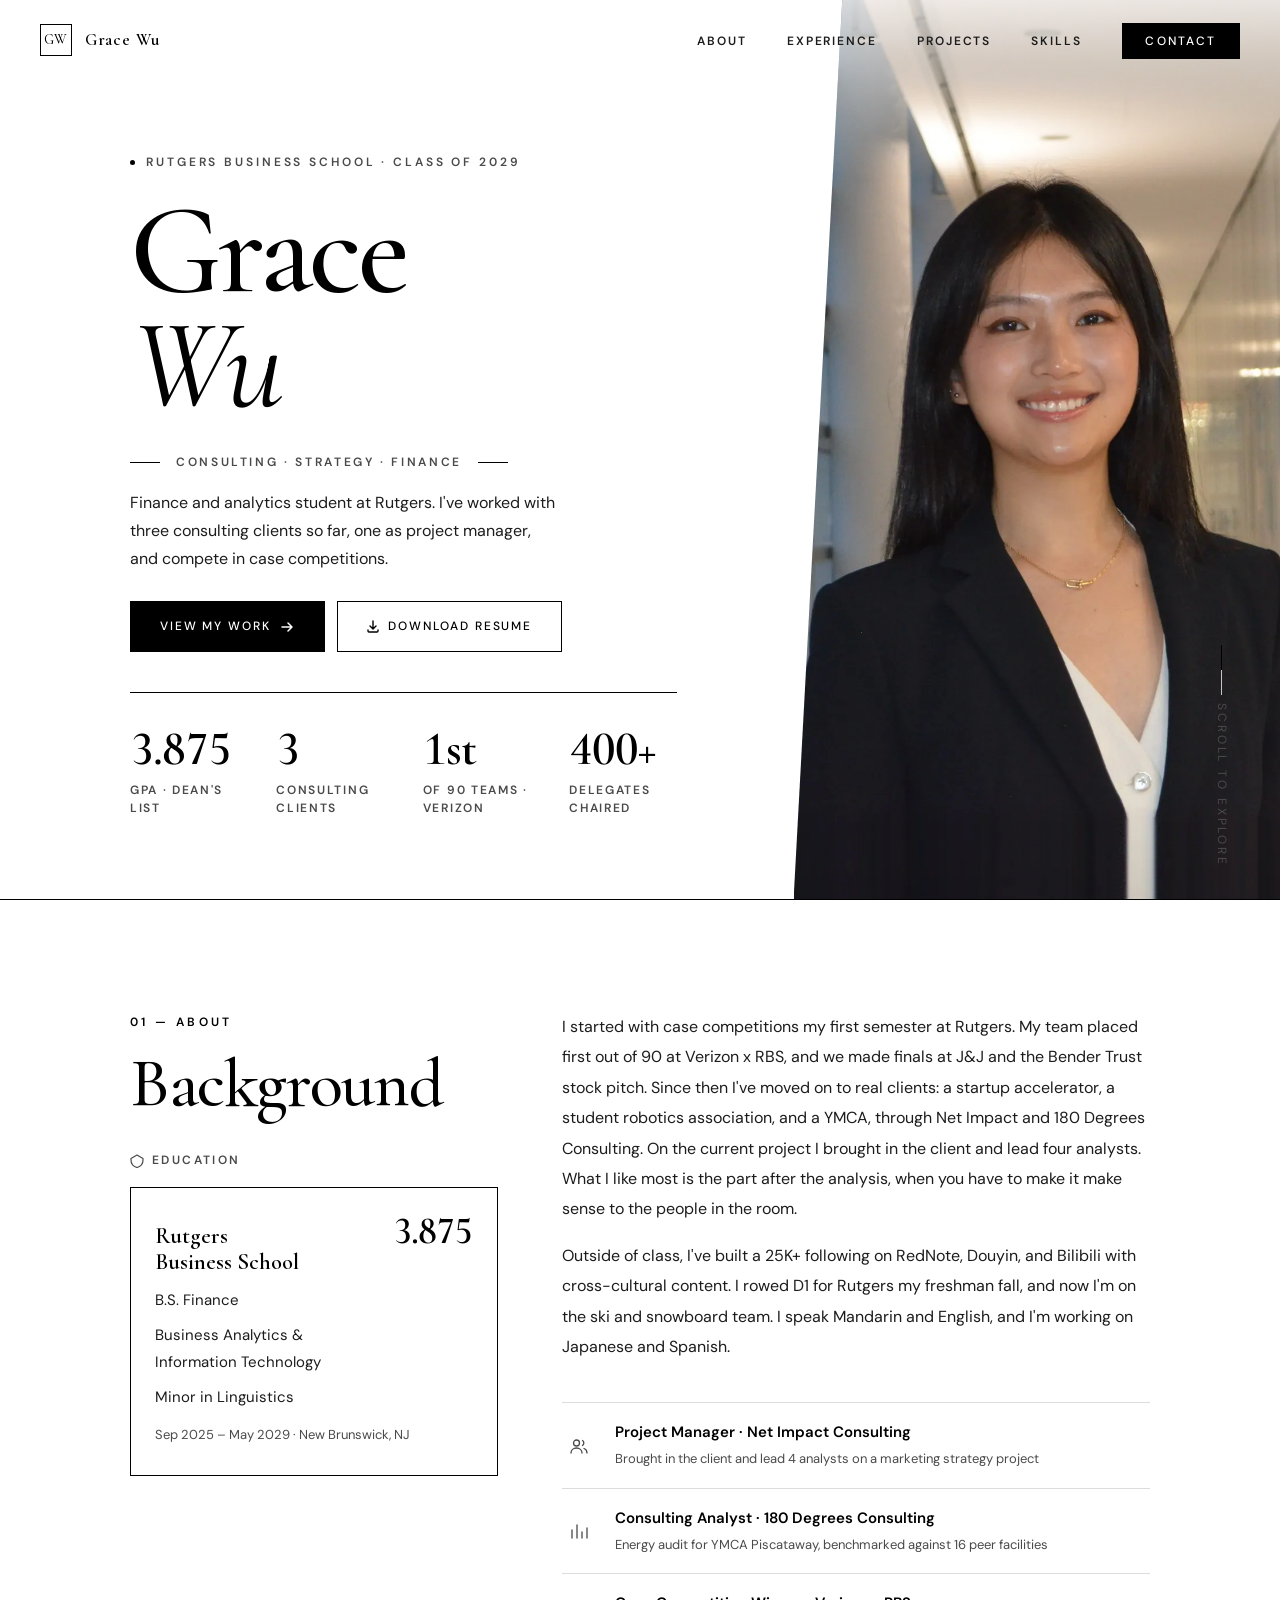
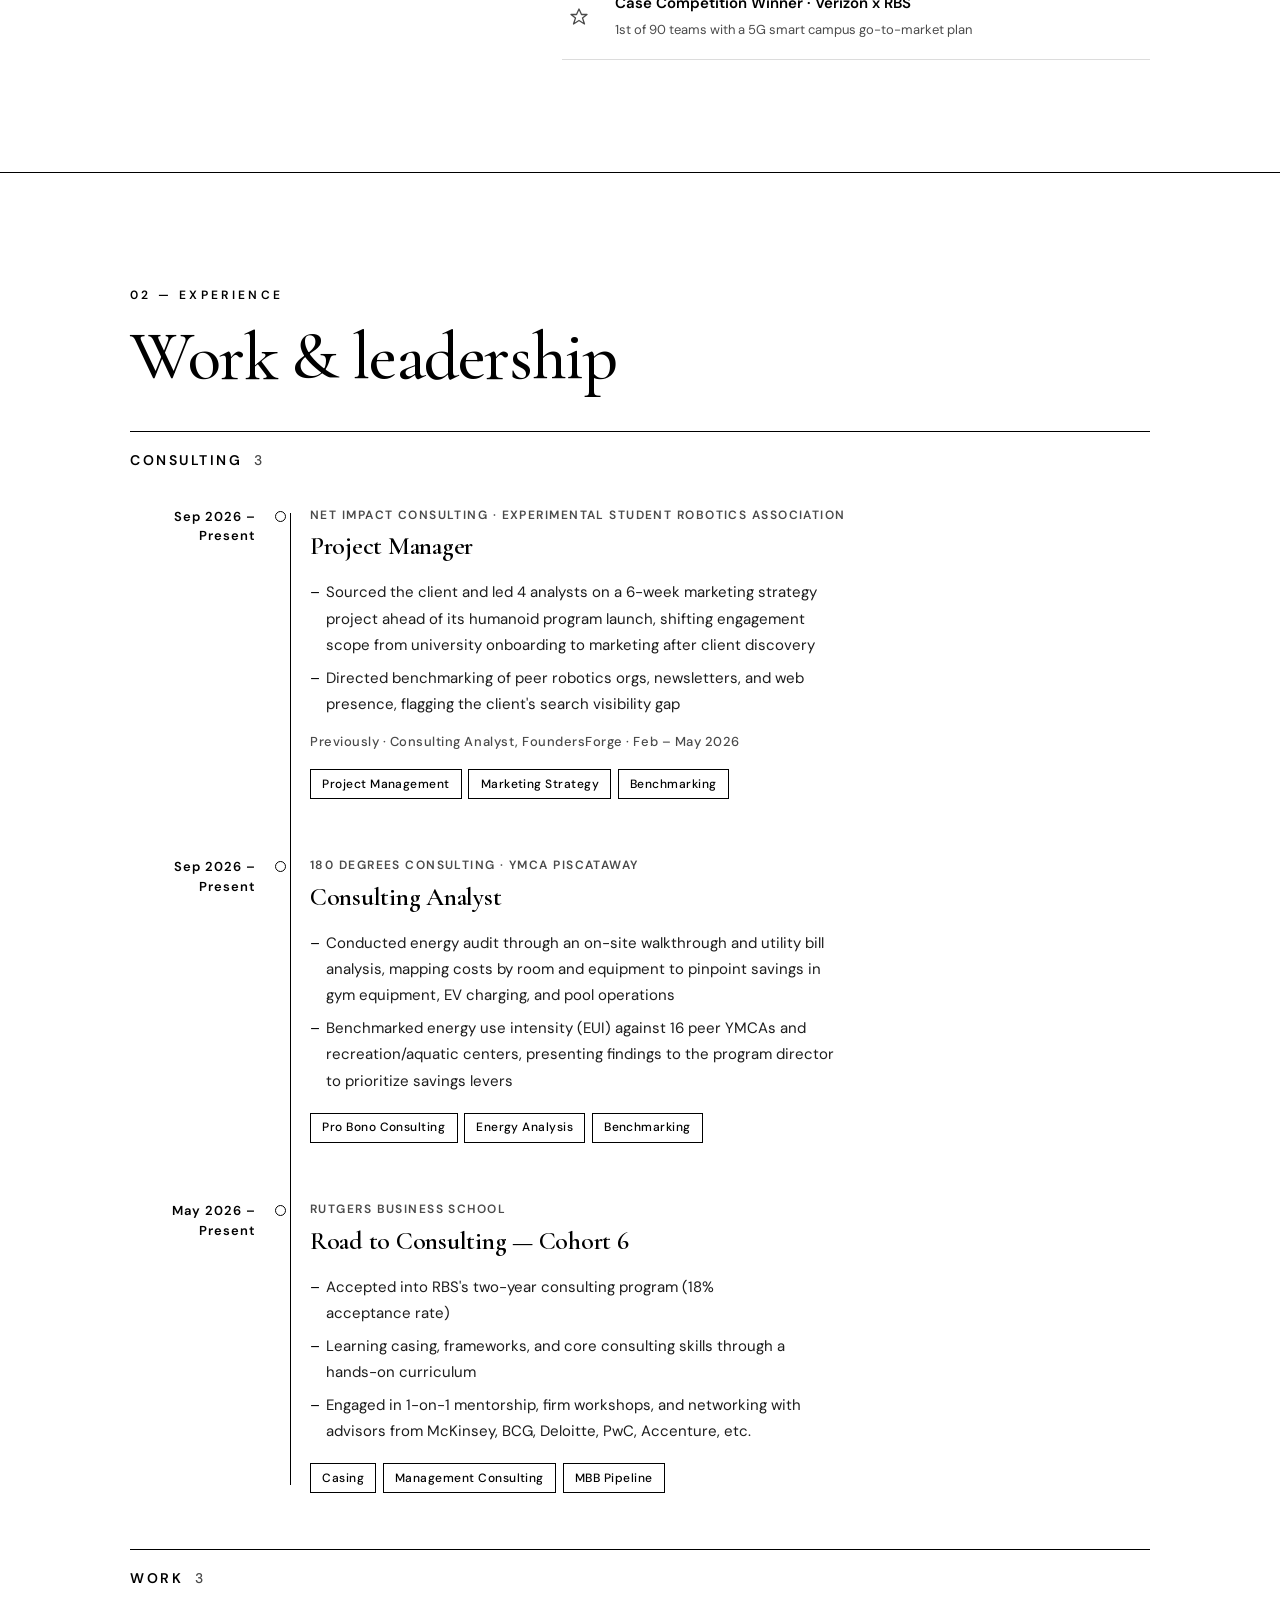
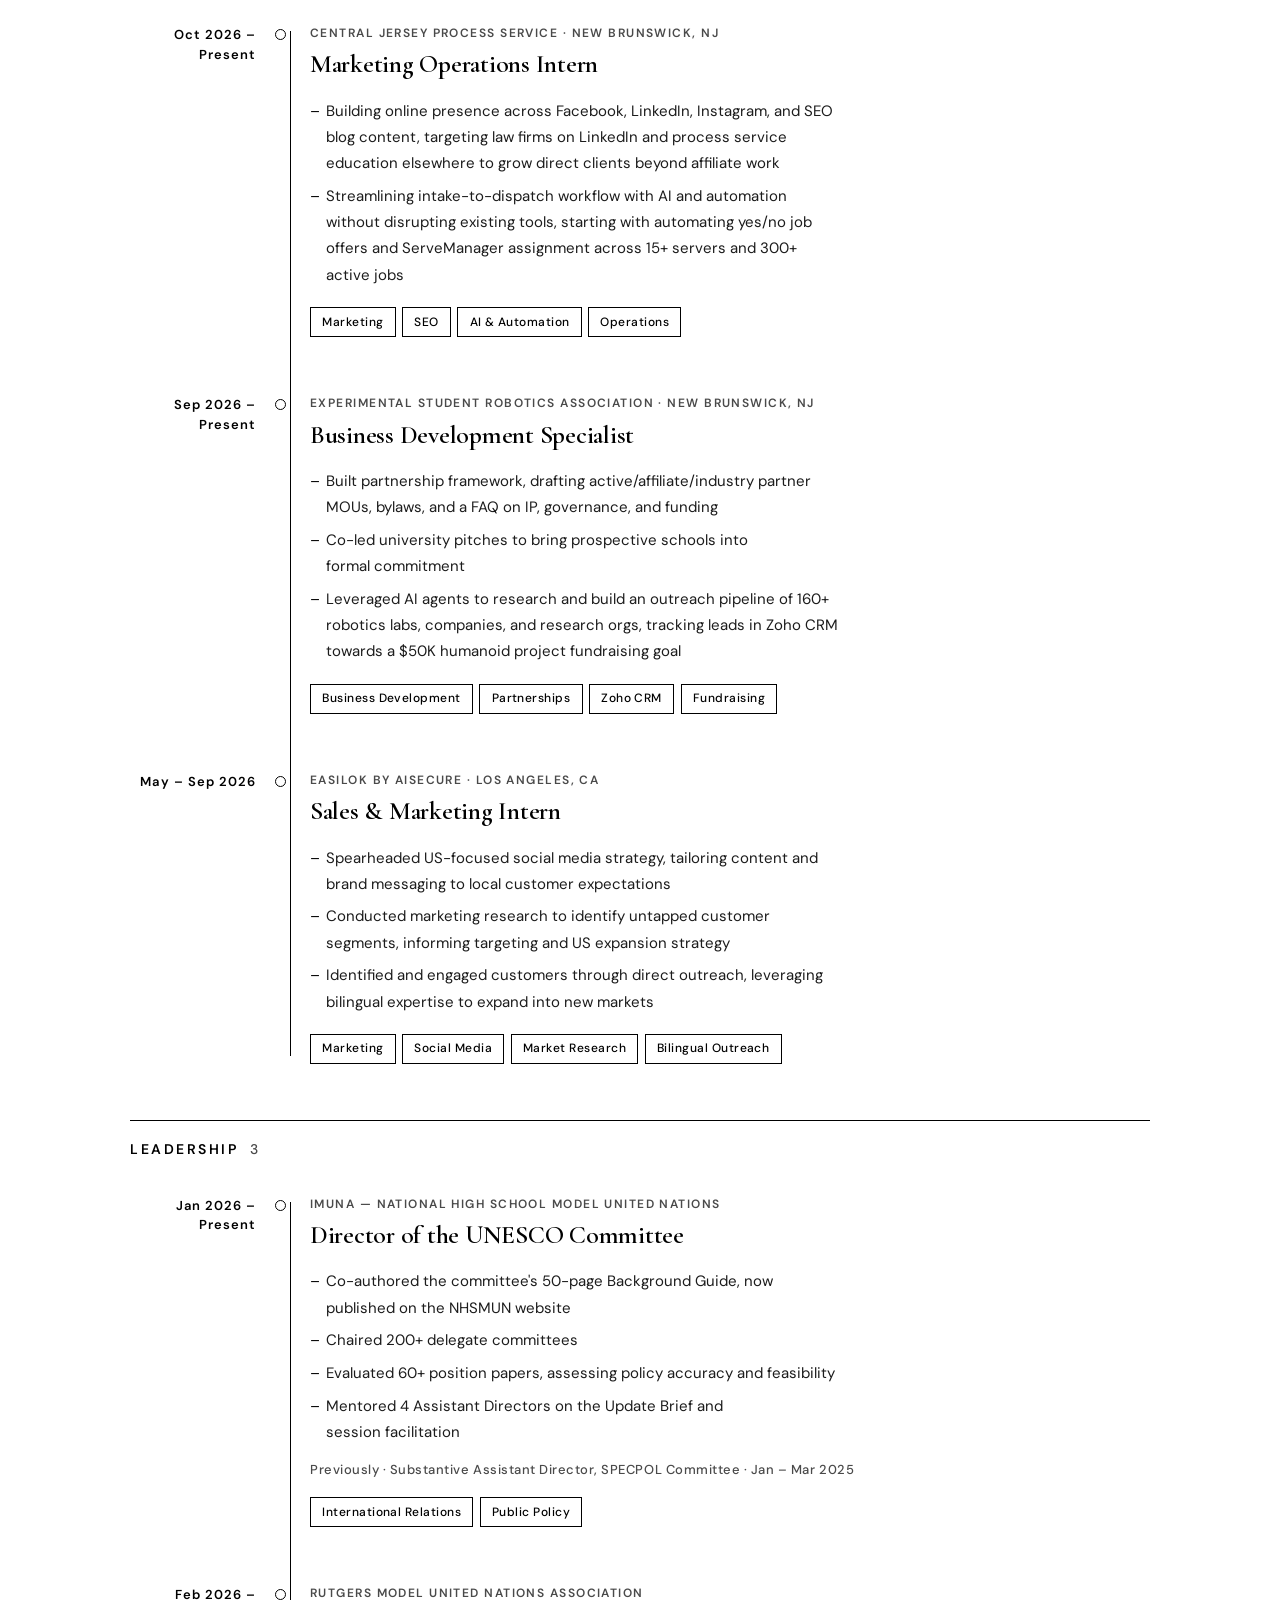
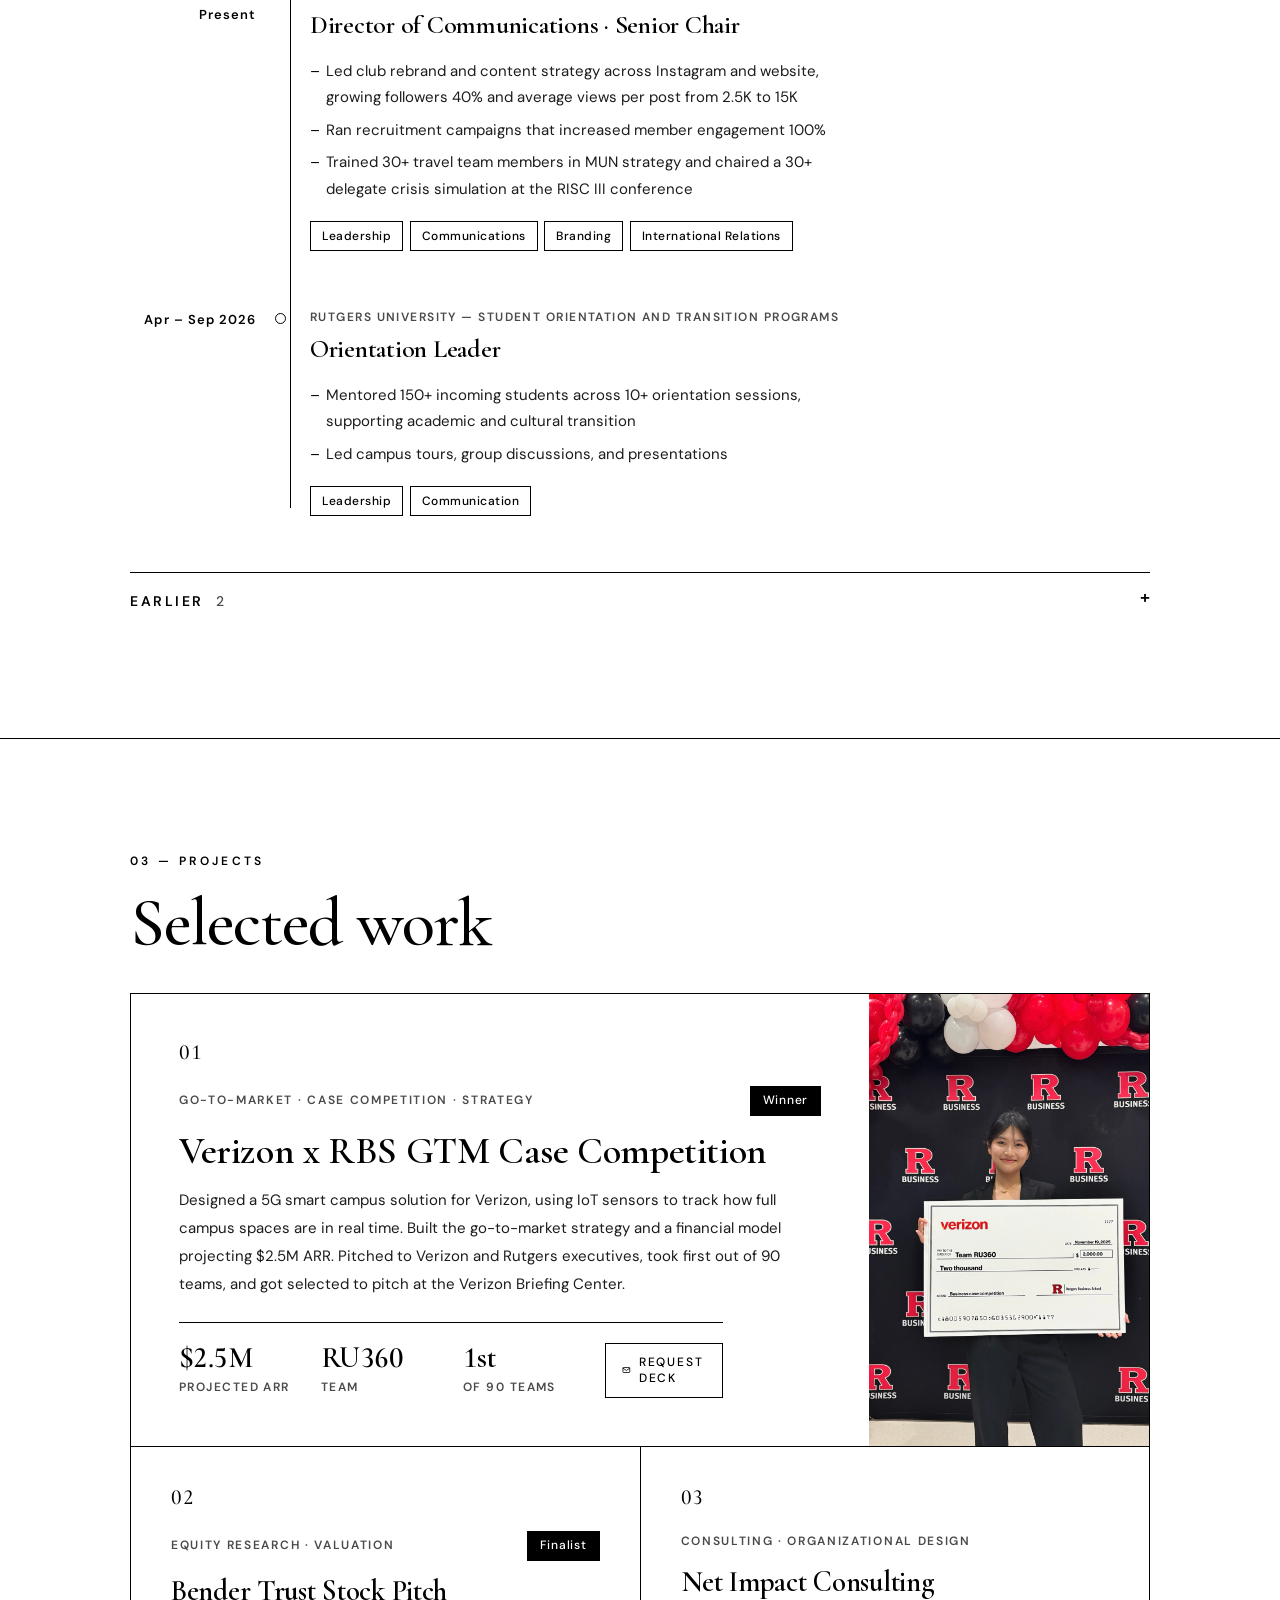
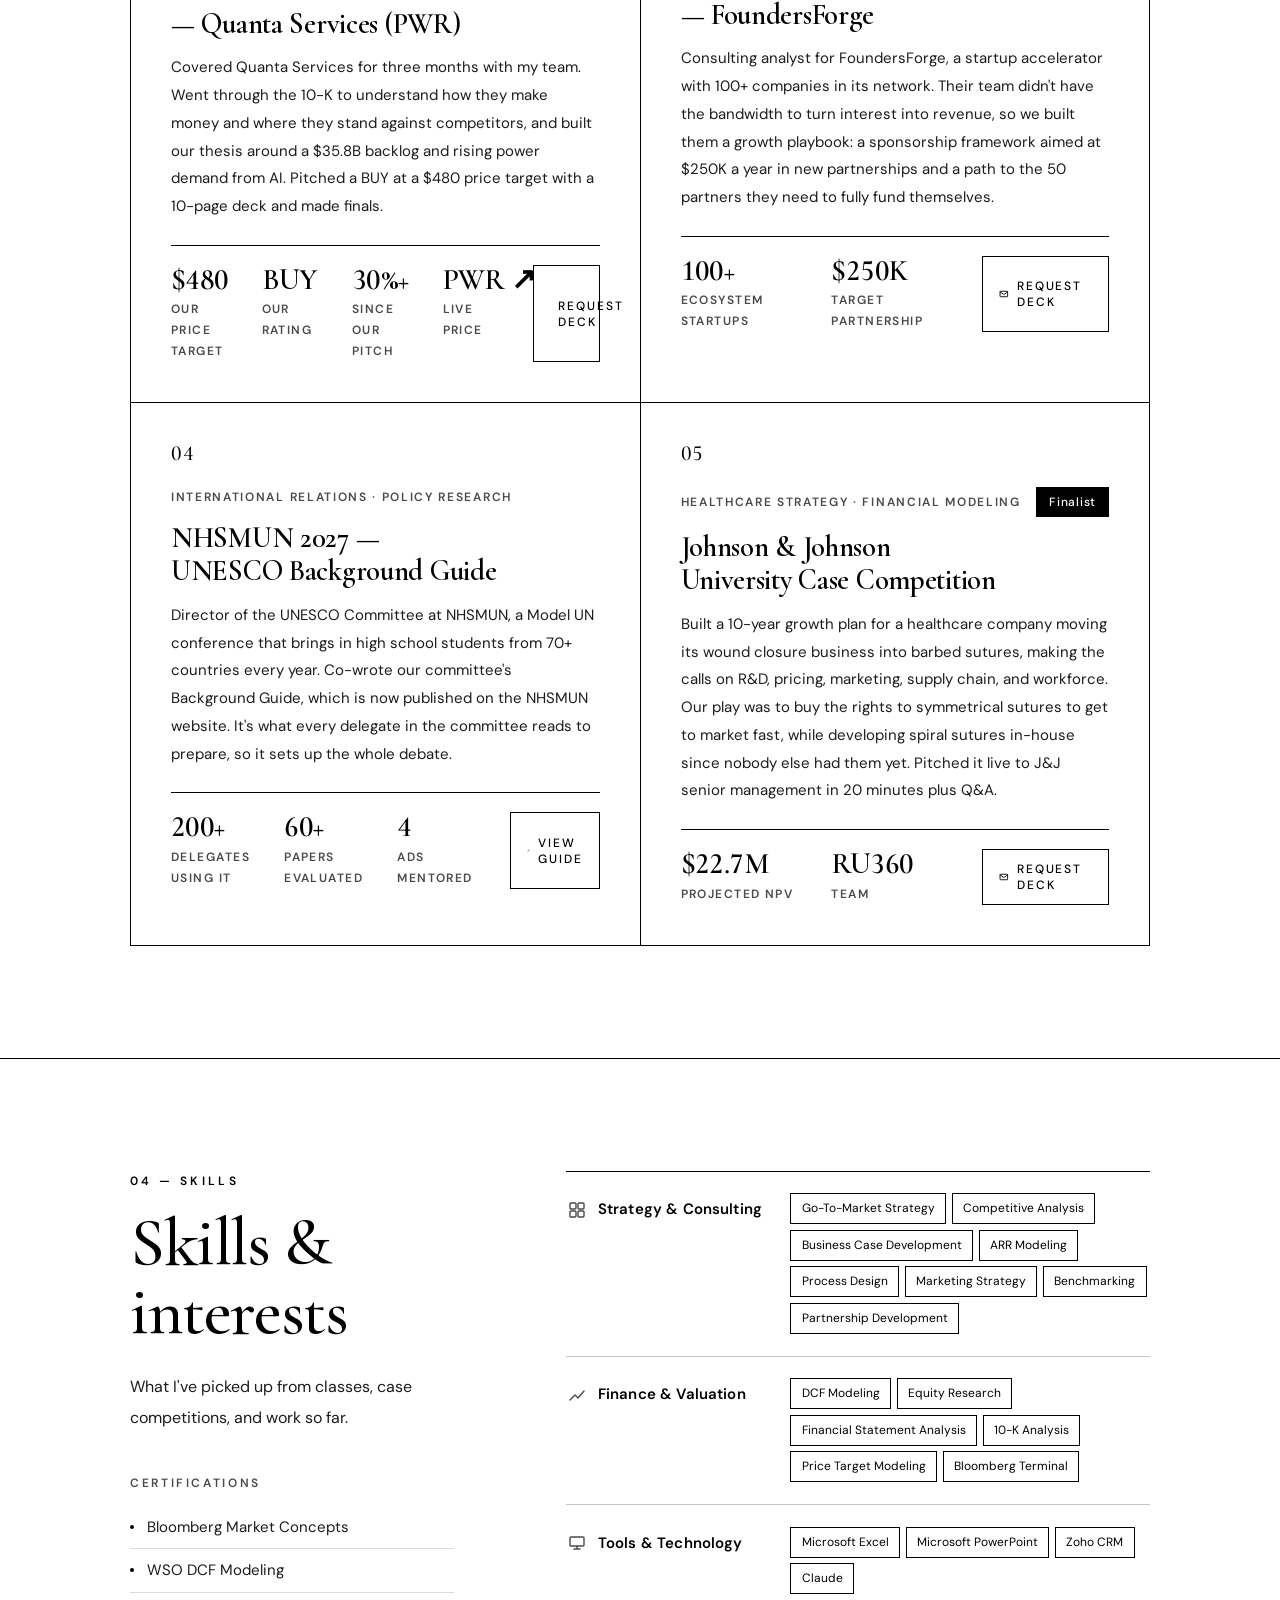
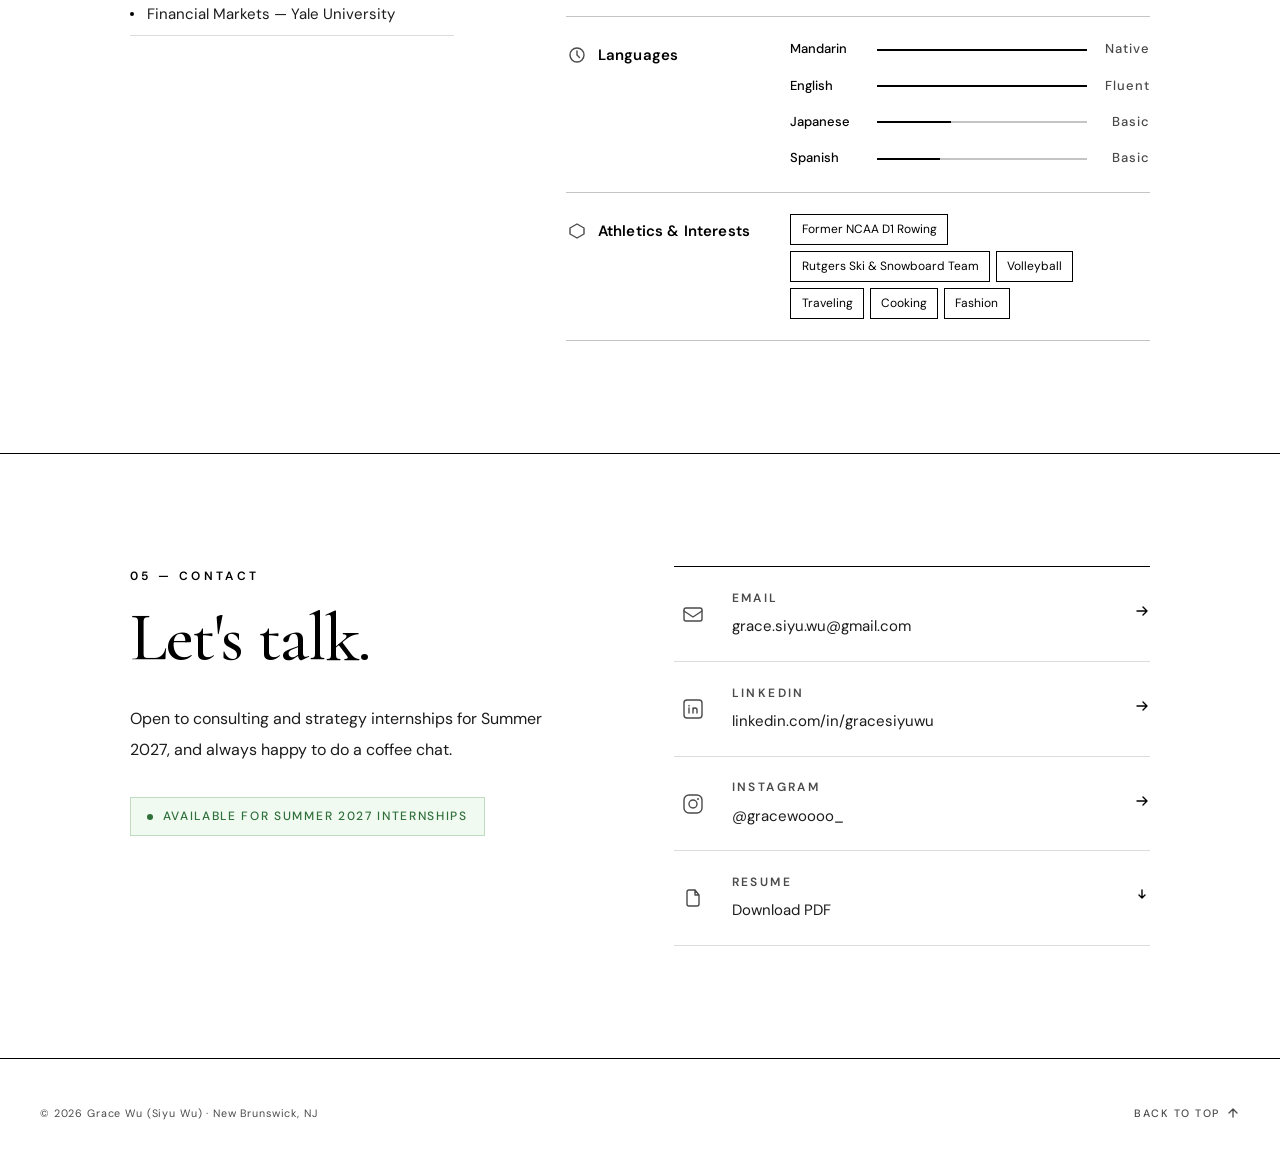
==== commit ff3cb4cc: "Remove period from name index.html" ====
--- a/index.html
+++ b/index.html
@@ -16,42 +16,16 @@
   <meta property="og:image" content="https://grace-wu-portfolio.vercel.app/og-image.jpg">
   <meta property="og:image:width" content="1200">
   <meta property="og:image:height" content="630">
-  <meta property="og:image:alt" content="Grace Wu, Rutgers Business School, Class of 2029. Consulting, strategy, finance.">
-  <meta property="og:site_name" content="Grace Wu">
-  <meta property="og:locale" content="en_US">
   <meta name="twitter:card" content="summary_large_image">
 
-  <!-- Tells Google who this page is about (name, school, profiles) -->
-  <script type="application/ld+json">
-  {
-    "@context": "https://schema.org",
-    "@type": "Person",
-    "name": "Grace Wu",
-    "alternateName": "Siyu Wu",
-    "url": "https://grace-wu-portfolio.vercel.app/",
-    "image": "https://grace-wu-portfolio.vercel.app/og-image.jpg",
-    "description": "Finance and analytics student at Rutgers Business School. Consulting projects, case competitions, and Model UN.",
-    "affiliation": { "@type": "CollegeOrUniversity", "name": "Rutgers Business School" },
-    "sameAs": [
-      "https://linkedin.com/in/gracesiyuwu",
-      "https://www.instagram.com/gracewoooo_"
-    ]
-  }
-  </script>
-
   <!-- Browser tab icon -->
-  <link rel="icon" href="/favicon.ico" sizes="48x48">
-  <link rel="icon" href="favicon-32.png" type="image/png" sizes="32x32">
   <link rel="icon" href="favicon.svg" type="image/svg+xml">
   <link rel="apple-touch-icon" href="apple-touch-icon.png">
+  <link rel="preconnect" href="https://fonts.googleapis.com">
+  <link rel="preconnect" href="https://fonts.gstatic.com" crossorigin>
+  <link rel="stylesheet" href="https://fonts.googleapis.com/css2?family=Cormorant+Garamond:ital,wght@0,400;0,500;0,600;1,400&family=DM+Sans:opsz,wght@9..40,400;9..40,500;9..40,600&display=swap">
   <link rel="stylesheet" href="styles.css">
-  <!-- The headshot is the first big thing on screen: fetch the right one early, right after the stylesheet -->
-  <link rel="preload" href="headshot.webp" as="image" type="image/webp" media="(min-width: 769px)" fetchpriority="high">
-  <link rel="preload" href="headshot-wide.webp" as="image" type="image/webp" media="(max-width: 768px)" fetchpriority="high">
-  <script>
-    document.documentElement.classList.add('js');
-    try { if (sessionStorage.getItem('gw-intro')) document.documentElement.classList.add('seen'); } catch (e) {}   // loader already shown this session
-  </script>
+  <script>document.documentElement.classList.add('js');</script>
 </head>
 <body>
 
@@ -70,7 +44,7 @@
 
   <!-- NAV -->
   <header class="header" id="header">
-    <nav class="nav container">
+    <nav class="nav container-wide">
       <a href="#home" class="nav-brand">
         <span class="brand-initials">GW</span>
         <span class="brand-name">Grace Wu</span>
@@ -103,7 +77,7 @@
 
       <h1 class="hero-headline">
         <span class="hero-line reveal-line" style="--i:0">Grace</span>
-        <span class="hero-line hero-line-italic reveal-line" style="--i:1">Wu.</span>
+        <span class="hero-line hero-line-italic reveal-line" style="--i:1">Wu</span>
       </h1>
 
       <div class="hero-descriptor reveal-fade" style="--delay:0.25s">
@@ -130,7 +104,7 @@
       <div class="hero-stats reveal-fade" style="--delay:0.55s">
         <div class="hero-stat">
           <span class="stat-value">3.875</span>
-          <span class="stat-label"><span>GPA ·</span> <span>Dean's List</span></span>
+          <span class="stat-label">GPA · Dean's List</span>
         </div>
         <div class="hero-stat">
           <span class="stat-value">3</span>
@@ -138,7 +112,7 @@
         </div>
         <div class="hero-stat">
           <span class="stat-value">1st</span>
-          <span class="stat-label"><span>of 90 teams ·</span> <span>Verizon</span></span>
+          <span class="stat-label">of 90 teams · Verizon</span>
         </div>
         <div class="hero-stat">
           <span class="stat-value">400+</span>
@@ -161,10 +135,10 @@
       <div class="about-layout">
         <div class="about-left">
           <div class="section-tag reveal-up">01 — About</div>
-          <h2 class="section-title reveal-up">
+          <h2 class="section-title reveal-up" style="--delay:0.1s">
             Background
           </h2>
-          <div class="about-education reveal-up">
+          <div class="about-education reveal-up" style="--delay:0.3s">
             <div class="edu-header">
               <svg aria-hidden="true" width="14" height="14" viewBox="0 0 14 14" fill="none"><path d="M7 1L13 4.5V6C13 9.5 10.5 12.5 7 13.5C3.5 12.5 1 9.5 1 6V4.5L7 1Z" stroke="currentColor" stroke-width="1.2" stroke-linejoin="round"/></svg>
               Education
@@ -177,18 +151,18 @@
                 <p>Minor in Linguistics</p>
                 <p class="edu-dates">Sep 2025 – May 2029 · New Brunswick, NJ</p>
               </div>
-              <div class="edu-gpa"><span class="sr-only">GPA </span>3.875</div>
+              <div class="edu-gpa">3.875</div>
             </div>
           </div>
         </div>
 
         <div class="about-right">
-          <div class="about-intro reveal-up">
+          <div class="about-intro reveal-up" style="--delay:0.15s">
             <p>I started with case competitions my first semester at Rutgers. My team placed first out of 90 at Verizon x RBS, and we made finals at J&J and the Bender Trust stock pitch. Since then I've moved on to real clients: a startup accelerator, a student robotics association, and a YMCA, through Net Impact and 180 Degrees Consulting. On the current project I brought in the client and lead four analysts. What I like most is the part after the analysis, when you have to make it make sense to the people in the room.</p>
             <p>Outside of class, I've built a 25K+ following on RedNote, Douyin, and Bilibili with cross-cultural content. I rowed D1 for Rutgers my freshman fall, and now I'm on the ski and snowboard team. I speak Mandarin and English, and I'm working on Japanese and Spanish.</p>
           </div>
 
-          <div class="about-highlights reveal-up">
+          <div class="about-highlights reveal-up" style="--delay:0.25s">
             <div class="highlight-card">
               <div class="highlight-icon">
                 <svg aria-hidden="true" width="20" height="20" viewBox="0 0 20 20" fill="none"><circle cx="7.5" cy="7" r="3" stroke="currentColor" stroke-width="1.3"/><path d="M2 17c0-3 2.5-5 5.5-5s5.5 2 5.5 5M13.5 4.5a3 3 0 010 5M15 12.5c1.8.6 3 2.2 3 4.5" stroke="currentColor" stroke-width="1.3" stroke-linecap="round"/></svg>
@@ -228,7 +202,7 @@
       <div class="section-header-row">
         <div>
           <div class="section-tag reveal-up">02 — Experience</div>
-          <h2 class="section-title reveal-up">Work &amp; leadership</h2>
+          <h2 class="section-title reveal-up" style="--delay:0.1s">Work &amp; leadership</h2>
         </div>
       </div>
 
@@ -236,7 +210,7 @@
       <h3 class="tl-group">Consulting <span>3</span></h3>
       <div class="timeline">
 
-        <div class="timeline-item reveal-up">
+        <div class="timeline-item reveal-up" style="--delay:0.04s">
           <div class="timeline-left">
             <div class="tl-period">Sep 2026 – Present</div>
             <div class="tl-dot"></div>
@@ -257,7 +231,7 @@
           </div>
         </div>
 
-        <div class="timeline-item reveal-up">
+        <div class="timeline-item reveal-up" style="--delay:0.08s">
           <div class="timeline-left">
             <div class="tl-period">Sep 2026 – Present</div>
             <div class="tl-dot"></div>
@@ -277,7 +251,7 @@
           </div>
         </div>
 
-        <div class="timeline-item reveal-up">
+        <div class="timeline-item reveal-up" style="--delay:0.05s">
           <div class="timeline-left">
             <div class="tl-period">May 2026 – Present</div>
             <div class="tl-dot"></div>
@@ -288,7 +262,7 @@
             <ul class="tl-bullets">
               <li>Accepted into RBS's two-year consulting program (18% acceptance rate)</li>
               <li>Learning casing, frameworks, and core consulting skills through a hands-on curriculum</li>
-              <li>Engaged in 1-on-1 mentorship, firm workshops, and networking with advisors from McKinsey, BCG, Deloitte, PwC, and Accenture</li>
+              <li>Engaged in 1-on-1 mentorship, firm workshops, and networking with advisors from McKinsey, BCG, Deloitte, PwC, Accenture, etc.</li>
             </ul>
           <div class="tl-tags">
             <span class="tag">Casing</span>
@@ -304,7 +278,7 @@
       <h3 class="tl-group">Work <span>3</span></h3>
       <div class="timeline">
 
-        <div class="timeline-item reveal-up">
+        <div class="timeline-item reveal-up" style="--delay:0.02s">
           <div class="timeline-left">
             <div class="tl-period">Oct 2026 – Present</div>
             <div class="tl-dot"></div>
@@ -325,7 +299,7 @@
           </div>
         </div>
 
-        <div class="timeline-item reveal-up">
+        <div class="timeline-item reveal-up" style="--delay:0.06s">
           <div class="timeline-left">
             <div class="tl-period">Sep 2026 – Present</div>
             <div class="tl-dot"></div>
@@ -336,7 +310,7 @@
             <ul class="tl-bullets">
               <li>Built partnership framework, drafting active/affiliate/industry partner MOUs, bylaws, and a FAQ on IP, governance, and funding</li>
               <li>Co-led university pitches to bring prospective schools into formal commitment</li>
-              <li>Used AI agents to research and build an outreach pipeline of 160+ robotics labs, companies, and research orgs, tracking leads in Zoho CRM towards a $50K humanoid project fundraising goal</li>
+              <li>Leveraged AI agents to research and build an outreach pipeline of 160+ robotics labs, companies, and research orgs, tracking leads in Zoho CRM towards a $50K humanoid project fundraising goal</li>
             </ul>
             <div class="tl-tags">
               <span class="tag">Business Development</span>
@@ -347,7 +321,7 @@
           </div>
         </div>
 
-        <div class="timeline-item reveal-up">
+        <div class="timeline-item reveal-up" style="--delay:0.02s">
           <div class="timeline-left">
             <div class="tl-period">May – Sep 2026</div>
             <div class="tl-dot"></div>
@@ -356,9 +330,9 @@
             <div class="tl-org">Easilok by Aisecure · Los Angeles, CA</div>
             <h4 class="tl-role">Sales & Marketing Intern</h4>
             <ul class="tl-bullets">
-              <li>Led US-focused social media strategy, tailoring content and brand messaging to local customer expectations</li>
+              <li>Spearheaded US-focused social media strategy, tailoring content and brand messaging to local customer expectations</li>
               <li>Conducted marketing research to identify untapped customer segments, informing targeting and US expansion strategy</li>
-              <li>Identified and engaged customers through direct outreach, using Mandarin and English to expand into new markets</li>
+              <li>Identified and engaged customers through direct outreach, leveraging bilingual expertise to expand into new markets</li>
             </ul>
             <div class="tl-tags">
               <span class="tag">Marketing</span>
@@ -375,7 +349,7 @@
       <h3 class="tl-group">Leadership <span>3</span></h3>
       <div class="timeline">
 
-        <div class="timeline-item reveal-up">
+        <div class="timeline-item reveal-up" style="--delay:0.2s">
           <div class="timeline-left">
             <div class="tl-period">Jan 2026 – Present</div>
             <div class="tl-dot"></div>
@@ -397,7 +371,7 @@
           </div>
         </div>
 
-        <div class="timeline-item reveal-up">
+        <div class="timeline-item reveal-up" style="--delay:0.22s">
           <div class="timeline-left">
             <div class="tl-period">Feb 2026 – Present</div>
             <div class="tl-dot"></div>
@@ -419,7 +393,7 @@
           </div>
         </div>
 
-        <div class="timeline-item reveal-up">
+        <div class="timeline-item reveal-up" style="--delay:0.15s">
           <div class="timeline-left">
             <div class="tl-period">Apr – Sep 2026</div>
             <div class="tl-dot"></div>
@@ -445,7 +419,7 @@
         <summary>Earlier <span>2</span></summary>
         <div class="timeline">
 
-        <div class="timeline-item reveal-up">
+        <div class="timeline-item reveal-up" style="--delay:0.25s">
           <div class="timeline-left">
             <div class="tl-period">Jun – Aug 2024</div>
             <div class="tl-dot"></div>
@@ -465,14 +439,14 @@
           </div>
         </div>
 
-        <div class="timeline-item reveal-up">
+        <div class="timeline-item reveal-up" style="--delay:0.3s">
           <div class="timeline-left">
             <div class="tl-period">Nov 2023 – May 2025</div>
             <div class="tl-dot"></div>
           </div>
           <div class="timeline-right">
             <div class="tl-org">Social Media Platforms · Independent</div>
-            <h4 class="tl-role">Content Creator — GraceWoooo</h4>
+            <h4 class="tl-role">Content Creator – GraceWoooo</h4>
             <ul class="tl-bullets">
               <li>Built 25,000+ followers across RedNote, Douyin, and Bilibili with cross-cultural educational content</li>
               <li>Founded and moderated a 500-member online study community</li>
@@ -494,11 +468,11 @@
   <section class="projects section" id="projects">
     <div class="container">
       <div class="section-tag reveal-up">03 — Projects</div>
-      <h2 class="section-title reveal-up">Selected work</h2>
+      <h2 class="section-title reveal-up" style="--delay:0.1s">Selected work</h2>
 
       <div class="projects-grid">
 
-        <div class="project-card project-featured reveal-up">
+        <div class="project-card project-featured reveal-up" style="--delay:0.15s">
           <div class="project-card-inner">
             <div class="project-number">01</div>
             <div class="project-top">
@@ -520,8 +494,6 @@
                 <span class="metric-val">1st</span>
                 <span class="metric-lbl">of 90 Teams</span>
               </div>
-            </div>
-            <div class="project-actions">
               <a class="deck-btn" href="mailto:grace.siyu.wu@gmail.com?subject=Deck%20request%3A%20Verizon%205G%20Smart%20Campus" data-title="Verizon 5G Smart Campus">
                 <svg aria-hidden="true" width="14" height="14" viewBox="0 0 14 14" fill="none"><rect x="1.5" y="3" width="11" height="8" rx="1" stroke="currentColor" stroke-width="1.3"/><path d="M1.5 4l5.5 3.75L12.5 4" stroke="currentColor" stroke-width="1.3" stroke-linecap="round" stroke-linejoin="round"/></svg>
                 Request Deck
@@ -529,14 +501,11 @@
             </div>
           </div>
           <div class="project-visual project-visual-blue">
-            <picture>
-              <source srcset="Verizon_winner-640.webp" type="image/webp">
-              <img src="Verizon_winner.jpg" alt="Grace holding the first-place check at the Verizon x RBS case competition" width="1200" height="1600" loading="lazy" decoding="async">
-            </picture>
-          </div>
-        </div>
-
-        <div class="project-card reveal-up">
+            <img src="Verizon_winner.jpg" alt="Grace holding the first-place check at the Verizon x RBS case competition" width="1200" height="1600" loading="lazy">
+          </div>
+        </div>
+
+        <div class="project-card reveal-up" style="--delay:0.2s">
           <div class="project-card-inner">
             <div class="project-number">02</div>
             <div class="project-top">
@@ -562,8 +531,6 @@
                 <span class="metric-val">PWR ↗</span>
                 <span class="metric-lbl">Live Price</span>
               </a>
-            </div>
-            <div class="project-actions">
               <a class="deck-btn" href="mailto:grace.siyu.wu@gmail.com?subject=Deck%20request%3A%20Quanta%20Services%20Equity%20Research" data-title="Quanta Services Equity Research">
                 <svg aria-hidden="true" width="14" height="14" viewBox="0 0 14 14" fill="none"><rect x="1.5" y="3" width="11" height="8" rx="1" stroke="currentColor" stroke-width="1.3"/><path d="M1.5 4l5.5 3.75L12.5 4" stroke="currentColor" stroke-width="1.3" stroke-linecap="round" stroke-linejoin="round"/></svg>
                 Request Deck
@@ -572,7 +539,7 @@
           </div>
         </div>
 
-        <div class="project-card reveal-up">
+        <div class="project-card reveal-up" style="--delay:0.25s">
           <div class="project-card-inner">
             <div class="project-number">03</div>
             <div class="project-top">
@@ -589,8 +556,6 @@
                 <span class="metric-val">$250K</span>
                 <span class="metric-lbl">Target Partnership</span>
               </div>
-            </div>
-            <div class="project-actions">
               <a class="deck-btn" href="mailto:grace.siyu.wu@gmail.com?subject=Deck%20request%3A%20Net%20Impact%20%C2%B7%20FoundersForge" data-title="Net Impact · FoundersForge">
                 <svg aria-hidden="true" width="14" height="14" viewBox="0 0 14 14" fill="none"><rect x="1.5" y="3" width="11" height="8" rx="1" stroke="currentColor" stroke-width="1.3"/><path d="M1.5 4l5.5 3.75L12.5 4" stroke="currentColor" stroke-width="1.3" stroke-linecap="round" stroke-linejoin="round"/></svg>
                 Request Deck
@@ -599,7 +564,7 @@
           </div>
         </div>
 
-        <div class="project-card reveal-up">
+        <div class="project-card reveal-up" style="--delay:0.35s">
           <div class="project-card-inner">
             <div class="project-number">04</div>
             <div class="project-top">
@@ -620,8 +585,6 @@
                 <span class="metric-val">4</span>
                 <span class="metric-lbl">ADs Mentored</span>
               </div>
-            </div>
-            <div class="project-actions">
               <a href="https://imuna.org/wp-content/uploads/2026/10/UNESCO-BG.pdf" target="_blank" rel="noopener" class="guide-btn">
                 <svg aria-hidden="true" width="14" height="14" viewBox="0 0 14 14" fill="none"><path d="M5 2.5h6.5V9M11.5 2.5L2.5 11.5" stroke="currentColor" stroke-width="1.3" stroke-linecap="round" stroke-linejoin="round"/></svg>
                 View Guide
@@ -630,7 +593,7 @@
           </div>
         </div>
 
-        <div class="project-card reveal-up">
+        <div class="project-card reveal-up" style="--delay:0.4s">
           <div class="project-card-inner">
             <div class="project-number">05</div>
             <div class="project-top">
@@ -648,8 +611,6 @@
                 <span class="metric-val">RU360</span>
                 <span class="metric-lbl">Team</span>
               </div>
-            </div>
-            <div class="project-actions">
               <a class="deck-btn" href="mailto:grace.siyu.wu@gmail.com?subject=Deck%20request%3A%20J%26J%20University%20Case%20Competition" data-title="J&J University Case Competition">
                 <svg aria-hidden="true" width="14" height="14" viewBox="0 0 14 14" fill="none"><rect x="1.5" y="3" width="11" height="8" rx="1" stroke="currentColor" stroke-width="1.3"/><path d="M1.5 4l5.5 3.75L12.5 4" stroke="currentColor" stroke-width="1.3" stroke-linecap="round" stroke-linejoin="round"/></svg>
                 Request Deck
@@ -665,12 +626,12 @@
   <!-- ===================== SKILLS ===================== -->
   <section class="skills section" id="skills">
     <div class="container">
-      <div class="section-tag reveal-up">04 — Skills</div>
-      <h2 class="section-title reveal-up">Skills & interests</h2>
       <div class="skills-layout">
         <div class="skills-left">
-          <p class="skills-intro reveal-up">What I've picked up from classes, case competitions, and work so far.</p>
-          <div class="cert-list reveal-up">
+          <div class="section-tag reveal-up">04 — Skills</div>
+          <h2 class="section-title reveal-up" style="--delay:0.1s">Skills & interests</h2>
+          <p class="skills-intro reveal-up" style="--delay:0.2s">What I've picked up from classes, case competitions, and work so far.</p>
+          <div class="cert-list reveal-up" style="--delay:0.3s">
             <div class="cert-label">Certifications</div>
             <div class="cert-item">
               <div class="cert-dot"></div>
@@ -690,7 +651,7 @@
         <div class="skills-right">
           <div class="skill-rows">
 
-            <div class="skill-row reveal-up">
+            <div class="skill-row reveal-up" style="--delay:0.10s">
               <div class="skill-row-head">
                 <div class="skill-icon"><svg aria-hidden="true" width="18" height="18" viewBox="0 0 18 18" fill="none"><rect x="2" y="2" width="6" height="6" rx="1" stroke="currentColor" stroke-width="1.4"/><rect x="10" y="2" width="6" height="6" rx="1" stroke="currentColor" stroke-width="1.4"/><rect x="2" y="10" width="6" height="6" rx="1" stroke="currentColor" stroke-width="1.4"/><rect x="10" y="10" width="6" height="6" rx="1" stroke="currentColor" stroke-width="1.4"/></svg></div>
                 <h3>Strategy & Consulting</h3>
@@ -707,7 +668,7 @@
               </div>
             </div>
 
-            <div class="skill-row reveal-up">
+            <div class="skill-row reveal-up" style="--delay:0.05s">
               <div class="skill-row-head">
                 <div class="skill-icon"><svg aria-hidden="true" width="18" height="18" viewBox="0 0 18 18" fill="none"><path d="M2 14L7 9l3 3 6-7" stroke="currentColor" stroke-width="1.4" stroke-linecap="round" stroke-linejoin="round"/></svg></div>
                 <h3>Finance & Valuation</h3>
@@ -722,7 +683,7 @@
               </div>
             </div>
 
-            <div class="skill-row reveal-up">
+            <div class="skill-row reveal-up" style="--delay:0.15s">
               <div class="skill-row-head">
                 <div class="skill-icon"><svg aria-hidden="true" width="18" height="18" viewBox="0 0 18 18" fill="none"><rect x="2" y="3" width="14" height="9" rx="1" stroke="currentColor" stroke-width="1.4"/><path d="M6 15h6M9 12v3" stroke="currentColor" stroke-width="1.4" stroke-linecap="round"/></svg></div>
                 <h3>Tools & Technology</h3>
@@ -735,7 +696,7 @@
               </div>
             </div>
 
-            <div class="skill-row reveal-up">
+            <div class="skill-row reveal-up" style="--delay:0.20s">
               <div class="skill-row-head">
                 <div class="skill-icon"><svg aria-hidden="true" width="18" height="18" viewBox="0 0 18 18" fill="none"><circle cx="9" cy="9" r="7" stroke="currentColor" stroke-width="1.4"/><path d="M9 5v4l2.5 2.5" stroke="currentColor" stroke-width="1.4" stroke-linecap="round"/></svg></div>
                 <h3>Languages</h3>
@@ -764,7 +725,7 @@
               </div>
             </div>
 
-            <div class="skill-row reveal-up">
+            <div class="skill-row reveal-up" style="--delay:0.25s">
               <div class="skill-row-head">
                 <div class="skill-icon"><svg aria-hidden="true" width="18" height="18" viewBox="0 0 18 18" fill="none"><path d="M9 2L16 6V12L9 16L2 12V6L9 2Z" stroke="currentColor" stroke-width="1.4" stroke-linejoin="round"/></svg></div>
                 <h3>Athletics & Interests</h3>
@@ -799,7 +760,7 @@
             Available for Summer 2027 Internships
           </div>
         </div>
-        <div class="contact-right reveal-up">
+        <div class="contact-right reveal-up" style="--delay:0.15s">
           <a href="mailto:grace.siyu.wu@gmail.com" class="contact-card" id="emailCard">
             <div class="contact-card-icon">
               <svg aria-hidden="true" width="22" height="22" viewBox="0 0 22 22" fill="none"><rect x="2" y="5" width="18" height="13" rx="2" stroke="currentColor" stroke-width="1.4"/><path d="M2 8l9 6 9-6" stroke="currentColor" stroke-width="1.4" stroke-linecap="round"/></svg>
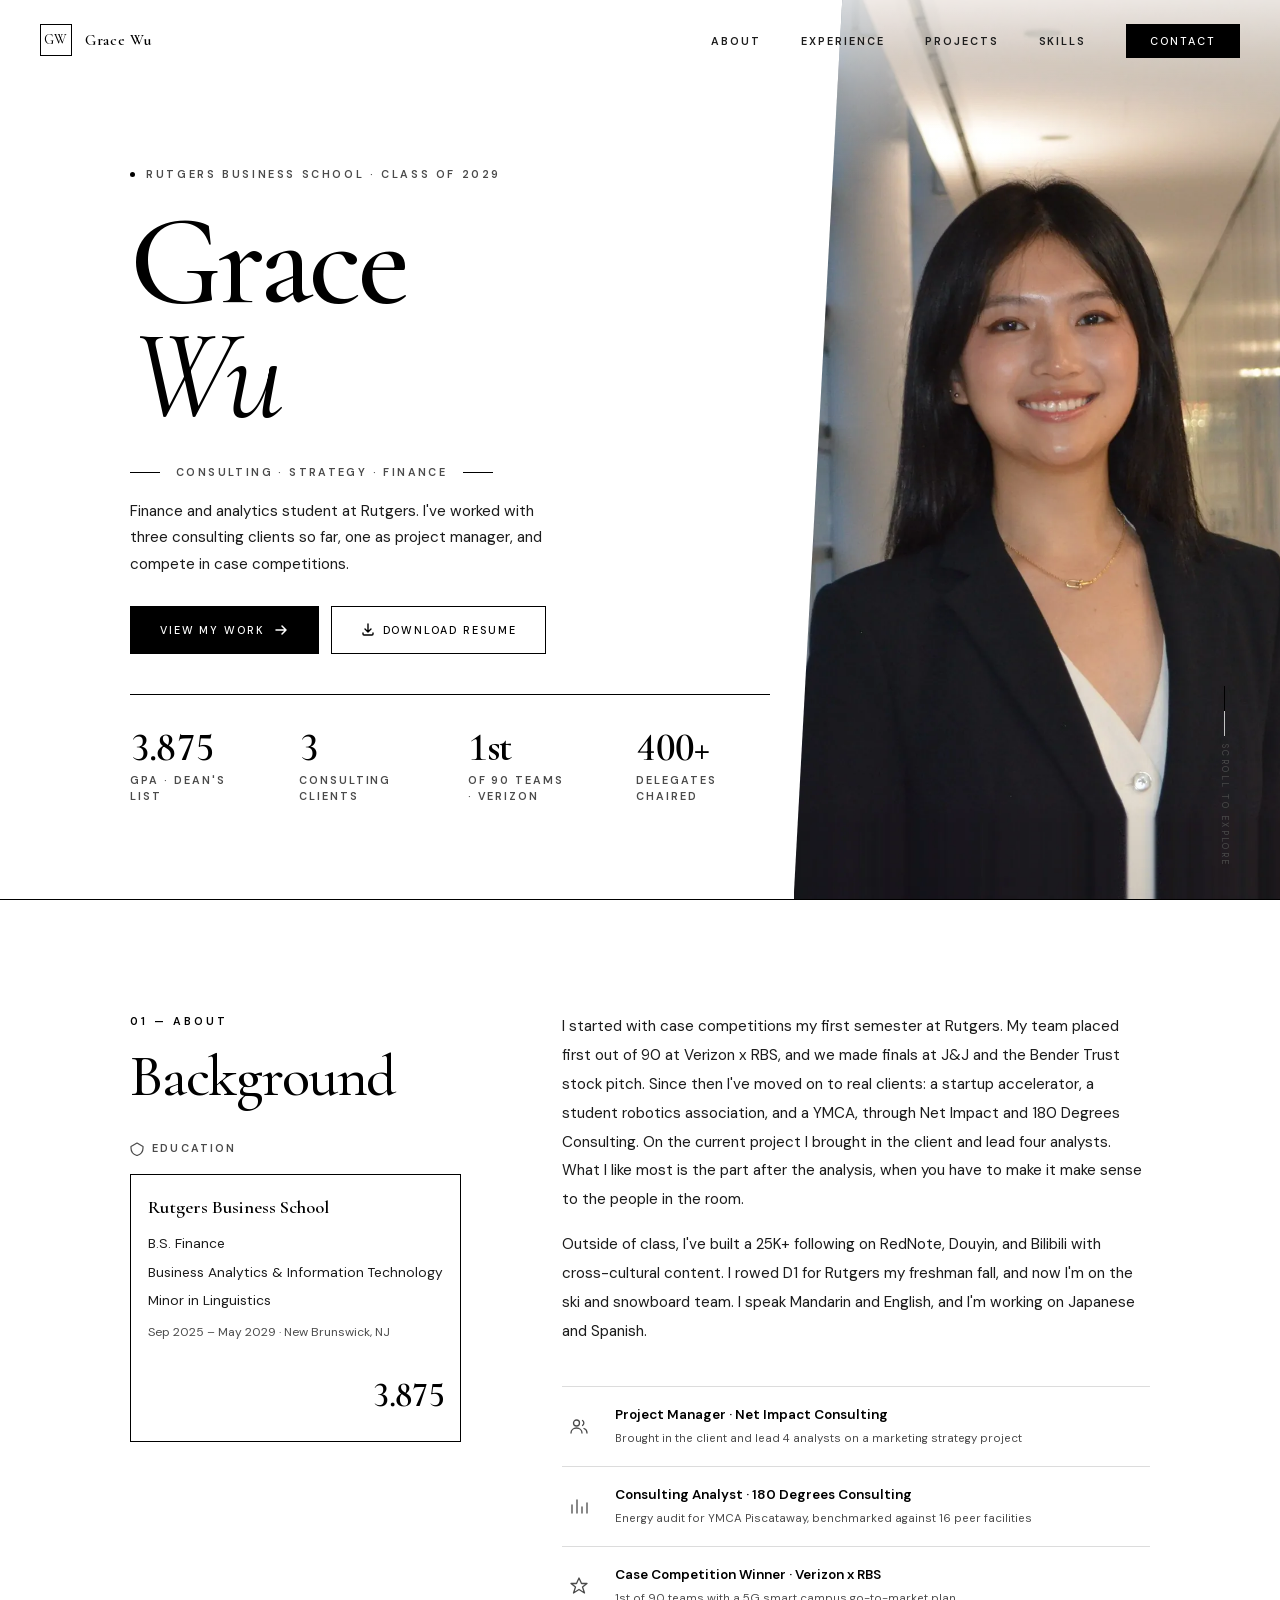
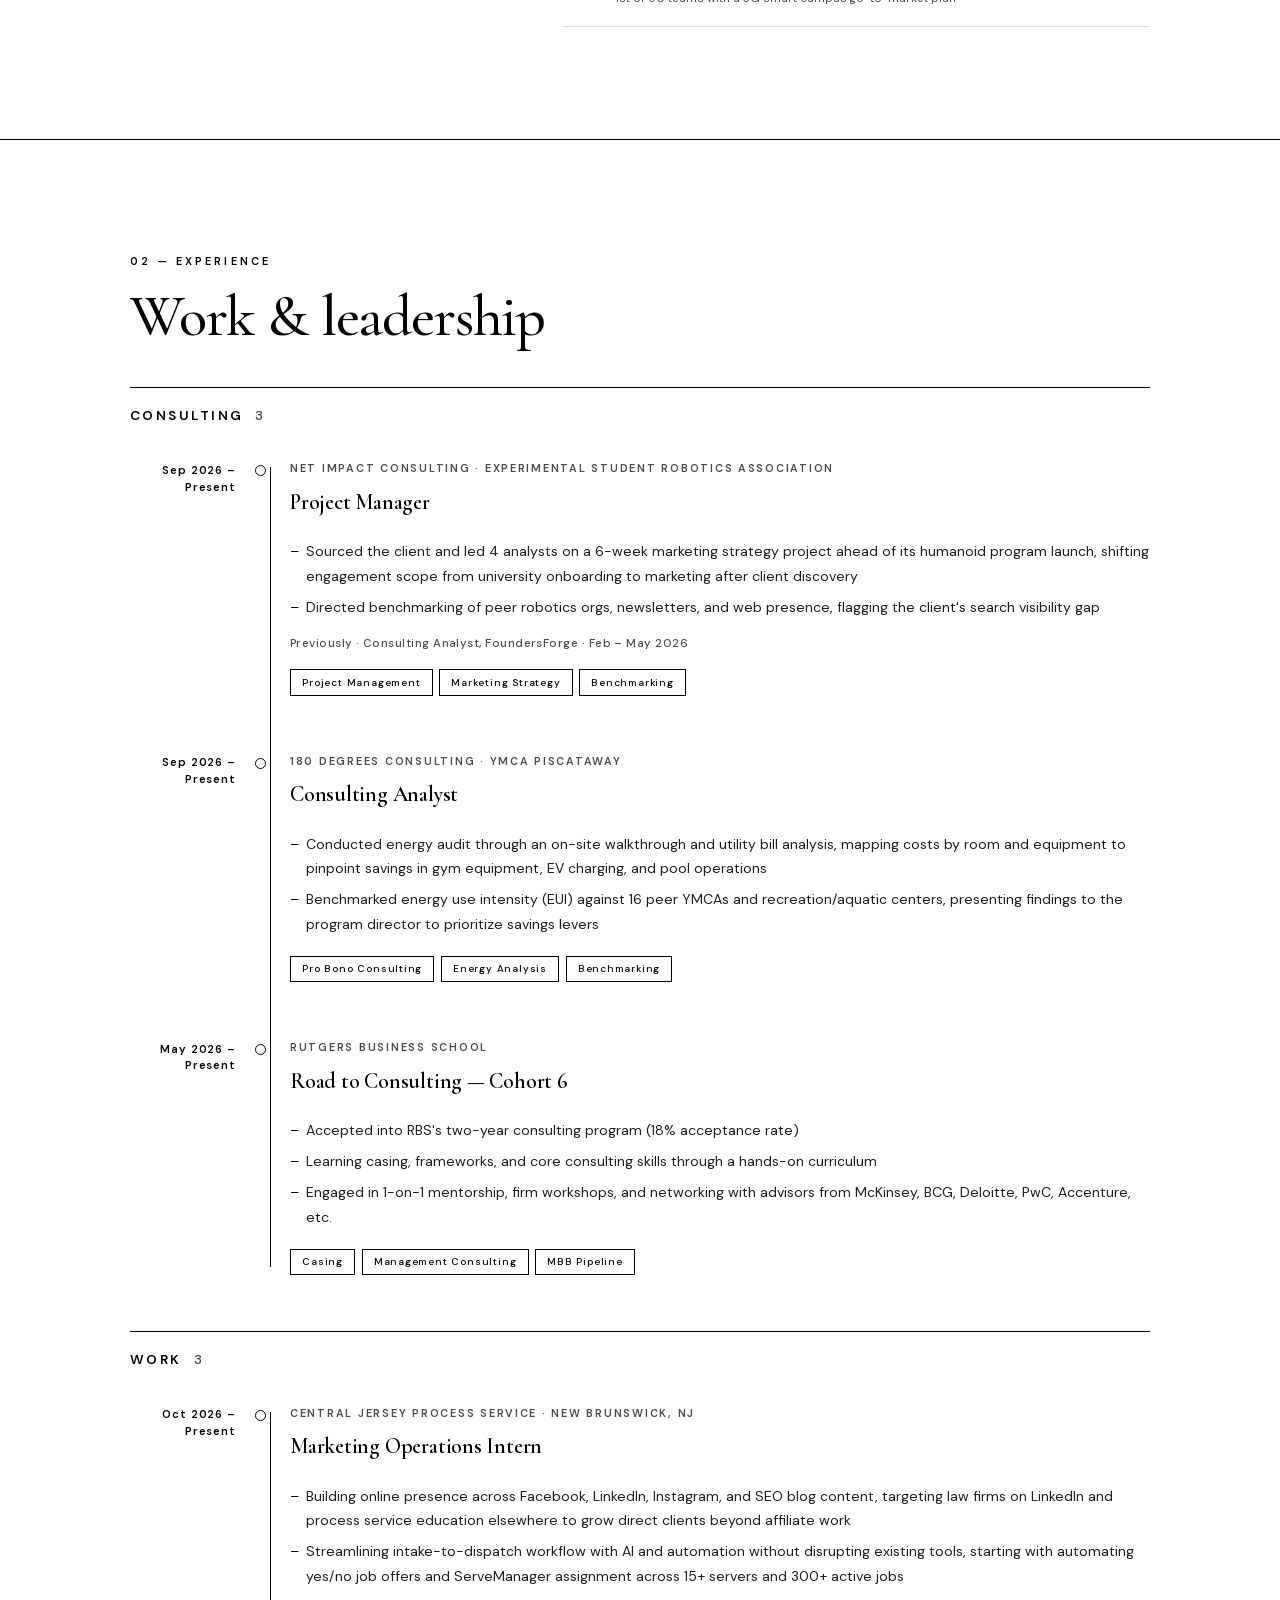
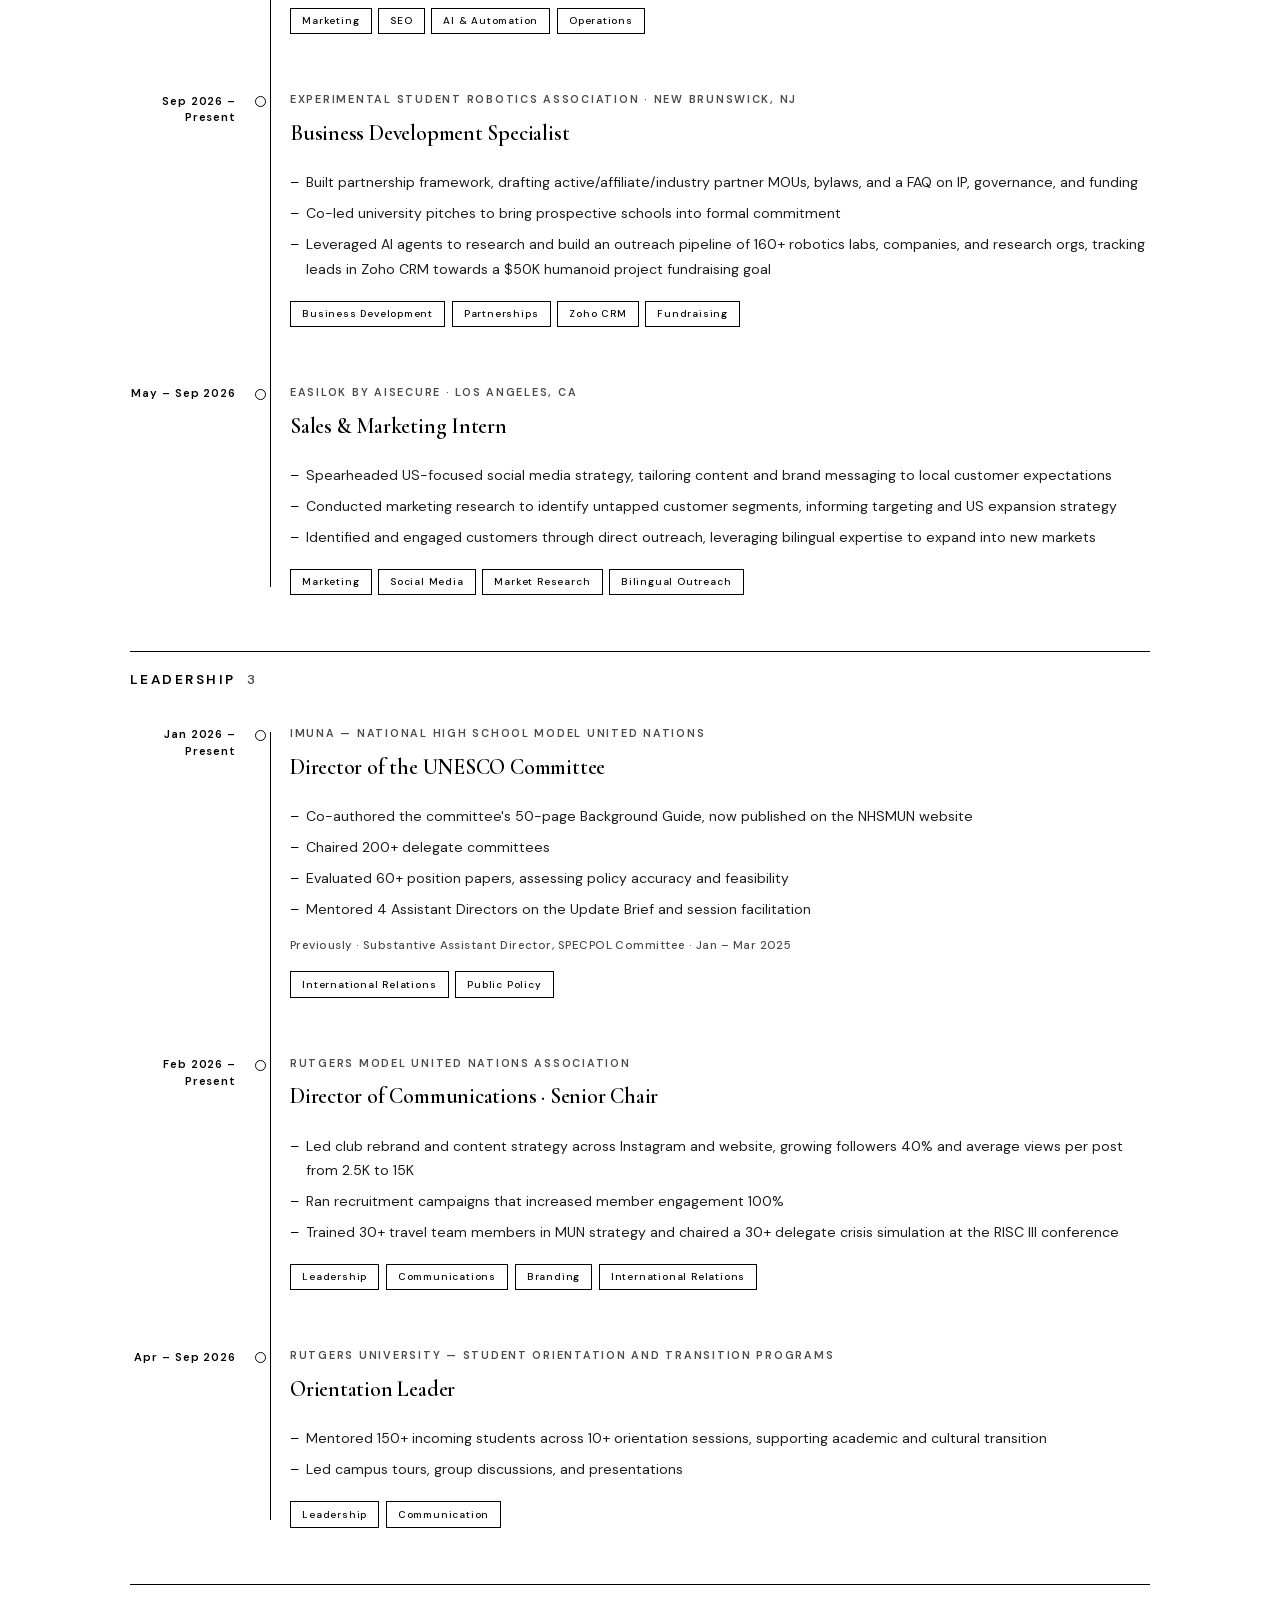
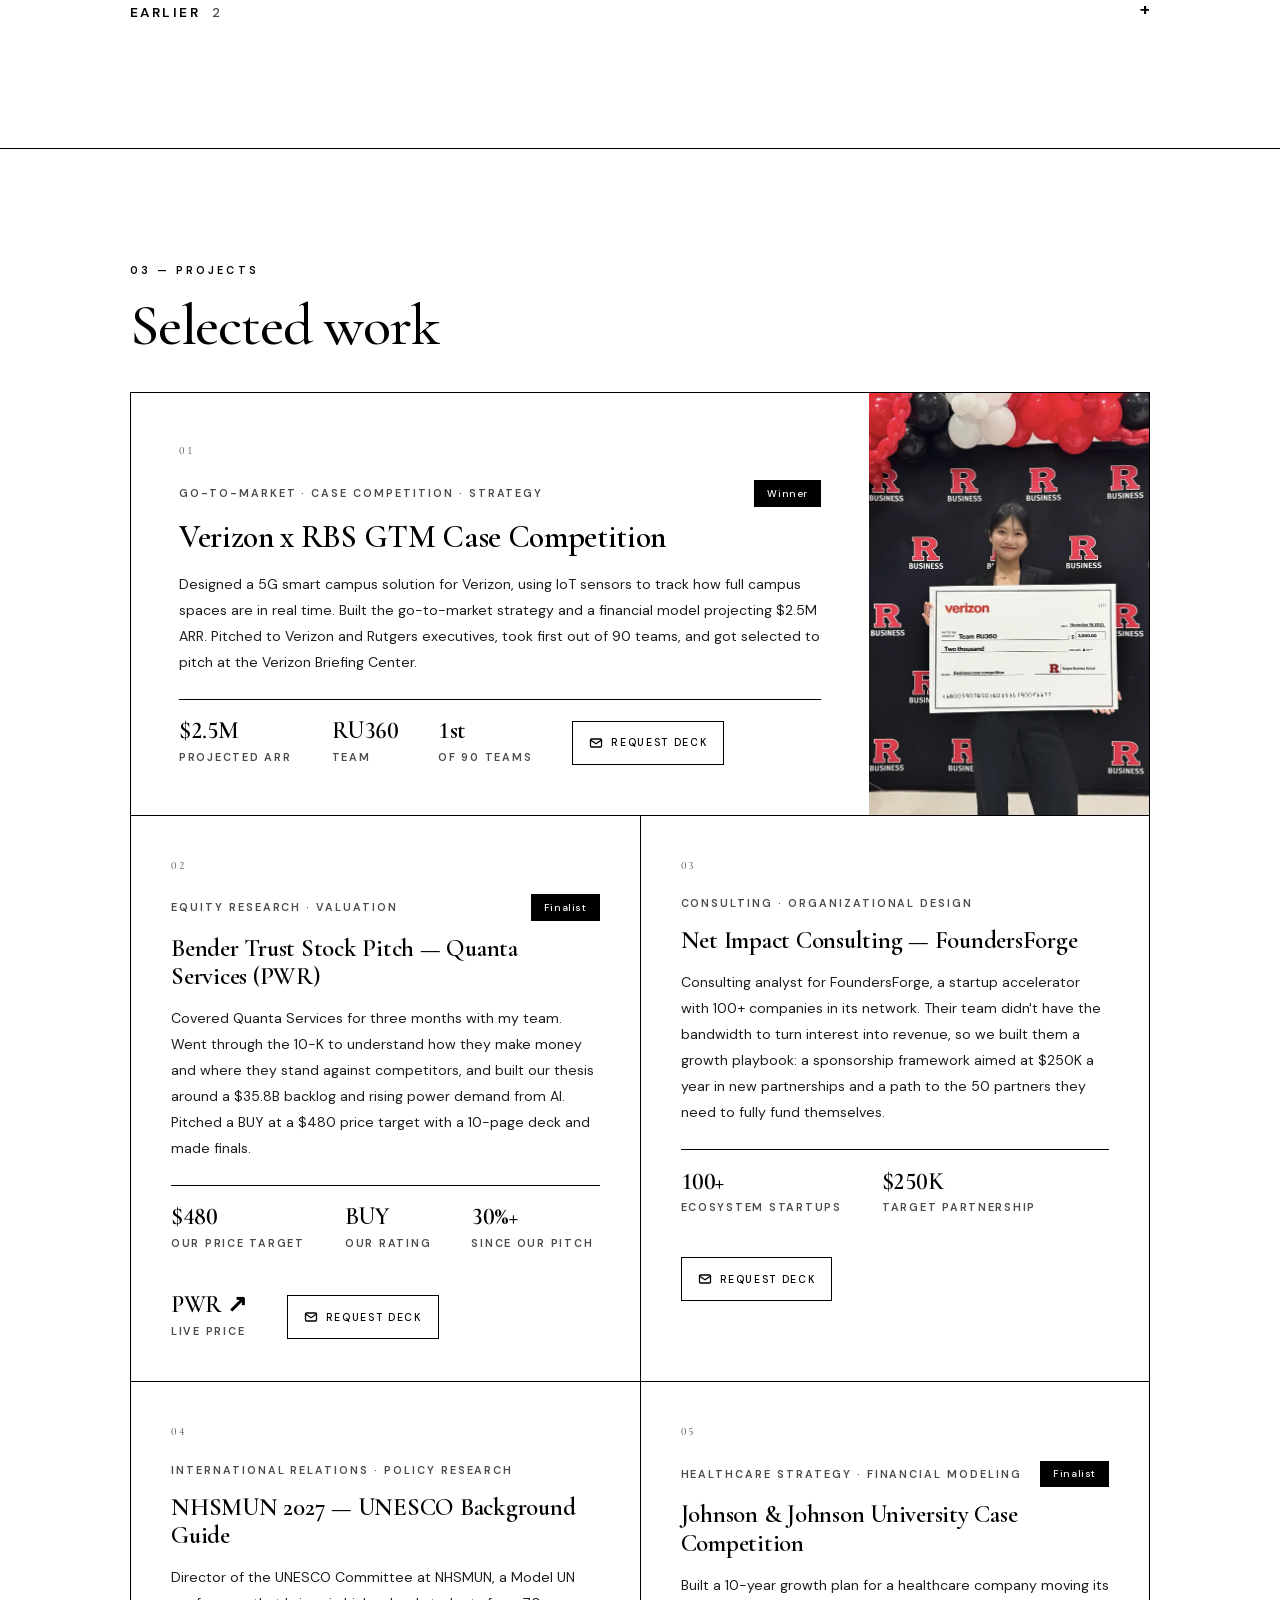
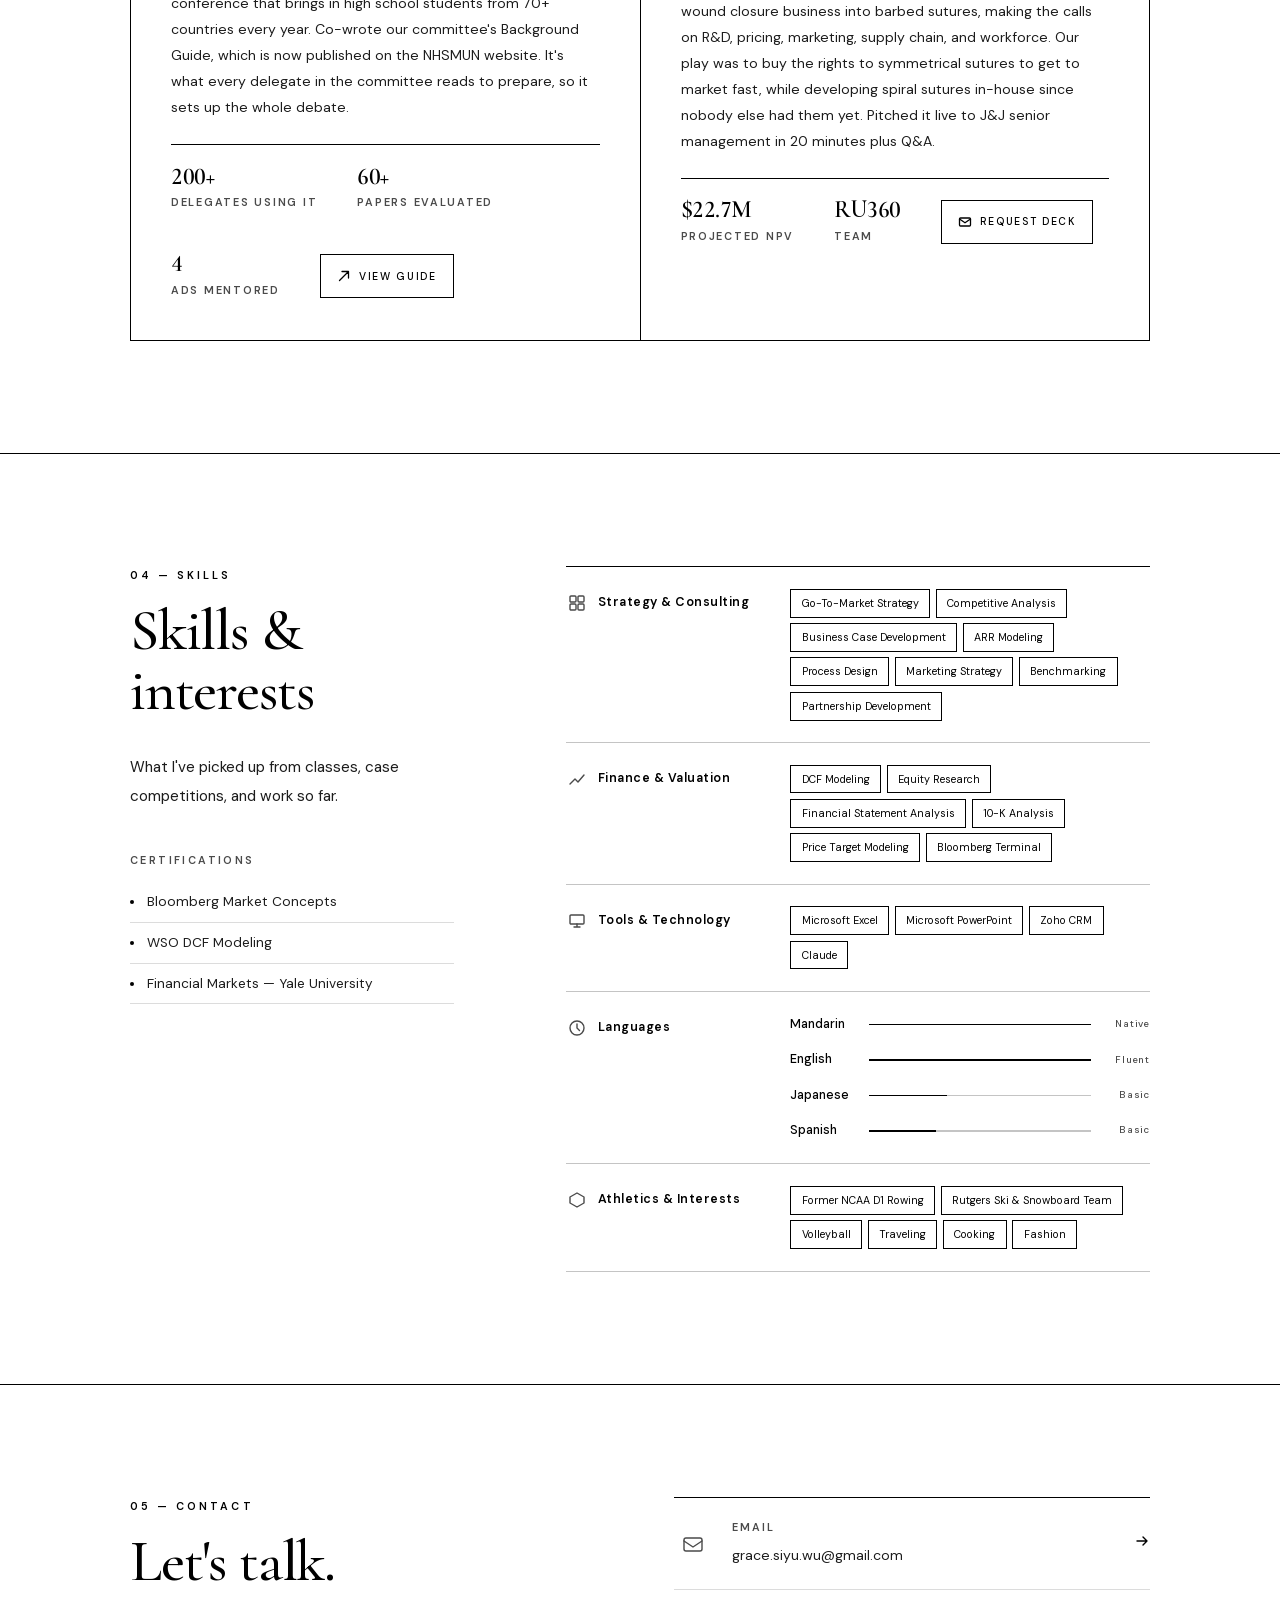
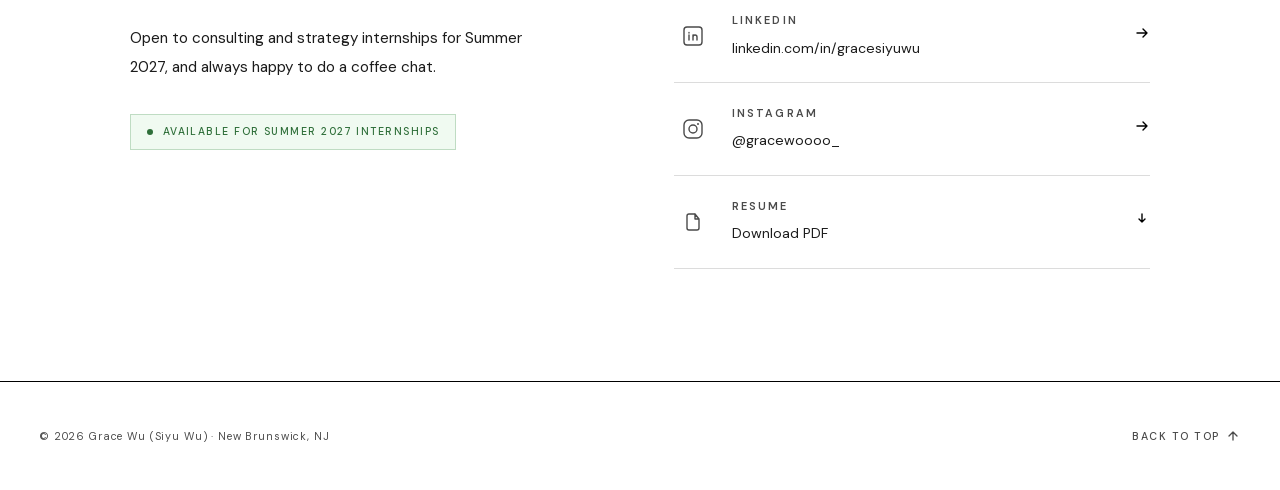
==== commit 4b655392: "Merge speed-and-setup: faster loading, favicon, 404, search setup, caching No visual changes. Self-h" ====
--- a/index.html
+++ b/index.html
@@ -16,15 +16,38 @@
   <meta property="og:image" content="https://grace-wu-portfolio.vercel.app/og-image.jpg">
   <meta property="og:image:width" content="1200">
   <meta property="og:image:height" content="630">
+  <meta property="og:image:alt" content="Grace Wu, Rutgers Business School, Class of 2029. Consulting, strategy, finance.">
+  <meta property="og:site_name" content="Grace Wu">
+  <meta property="og:locale" content="en_US">
   <meta name="twitter:card" content="summary_large_image">
 
+  <!-- Tells Google who this page is about (name, school, profiles) -->
+  <script type="application/ld+json">
+  {
+    "@context": "https://schema.org",
+    "@type": "Person",
+    "name": "Grace Wu",
+    "alternateName": "Siyu Wu",
+    "url": "https://grace-wu-portfolio.vercel.app/",
+    "image": "https://grace-wu-portfolio.vercel.app/og-image.jpg",
+    "description": "Finance and analytics student at Rutgers Business School. Consulting projects, case competitions, and Model UN.",
+    "affiliation": { "@type": "CollegeOrUniversity", "name": "Rutgers Business School" },
+    "sameAs": [
+      "https://linkedin.com/in/gracesiyuwu",
+      "https://www.instagram.com/gracewoooo_"
+    ]
+  }
+  </script>
+
   <!-- Browser tab icon -->
+  <link rel="icon" href="/favicon.ico" sizes="48x48">
+  <link rel="icon" href="favicon-32.png" type="image/png" sizes="32x32">
   <link rel="icon" href="favicon.svg" type="image/svg+xml">
   <link rel="apple-touch-icon" href="apple-touch-icon.png">
-  <link rel="preconnect" href="https://fonts.googleapis.com">
-  <link rel="preconnect" href="https://fonts.gstatic.com" crossorigin>
-  <link rel="stylesheet" href="https://fonts.googleapis.com/css2?family=Cormorant+Garamond:ital,wght@0,400;0,500;0,600;1,400&family=DM+Sans:opsz,wght@9..40,400;9..40,500;9..40,600&display=swap">
   <link rel="stylesheet" href="styles.css">
+  <!-- The headshot is the first big thing on screen: fetch the right one early, right after the stylesheet -->
+  <link rel="preload" href="headshot.webp" as="image" type="image/webp" media="(min-width: 769px)" fetchpriority="high">
+  <link rel="preload" href="headshot-wide.webp" as="image" type="image/webp" media="(max-width: 768px)" fetchpriority="high">
   <script>document.documentElement.classList.add('js');</script>
 </head>
 <body>
@@ -501,7 +524,10 @@
             </div>
           </div>
           <div class="project-visual project-visual-blue">
-            <img src="Verizon_winner.jpg" alt="Grace holding the first-place check at the Verizon x RBS case competition" width="1200" height="1600" loading="lazy">
+            <picture>
+              <source srcset="Verizon_winner-640.webp" type="image/webp">
+              <img src="Verizon_winner.jpg" alt="Grace holding the first-place check at the Verizon x RBS case competition" width="1200" height="1600" loading="lazy" decoding="async">
+            </picture>
           </div>
         </div>
 
--- a/styles.css
+++ b/styles.css
@@ -66,11 +66,7 @@
   /* ---- Type ---- */
   --f-display: 'Cormorant Garamond', 'Cormorant Fallback', Georgia, serif;
   --f-body:    'DM Sans', 'DM Sans Fallback', system-ui, sans-serif;
-  /* Four text sizes below the headings. Nothing on the page is smaller than 12px. */
-  --t-label:   0.75rem;              /* 12px: uppercase labels, tags, pills, badges */
-  --t-small:   0.8125rem;            /* 13px: dates and secondary lines */
-  --t-body-s:  0.9375rem;            /* 15px: bullets, card text, list items */
-  --t-body:    1rem;                 /* 16px: paragraphs */
+  --t-label:   0.68rem;              /* small uppercase labels */
   --nums:      "lnum" 1, "tnum" 1;   /* lining, evenly spaced figures */
 
   /* ---- Spacing and motion ---- */
@@ -92,11 +88,6 @@
   overflow-x: hidden;
 }
 a { color: inherit; text-decoration: none; }
-
-/* Line breaks: headings split into even lines; paragraphs avoid a lone last word */
-main h1, main h2, main h3, main h4 { text-wrap: balance; }
-main p, main li { text-wrap: pretty; }
-body { font-kerning: normal; -webkit-tap-highlight-color: transparent; }   /* no blue flash on tap; focus rings still show */
 ul { list-style: none; }
 
 .container      { max-width: 1100px; margin: 0 auto; padding: 0 2.5rem; }
@@ -144,7 +135,6 @@
   transition: opacity 0.6s var(--ease), visibility 0.6s;
 }
 .loader.done { opacity: 0; visibility: hidden; }
-.js.seen .loader { display: none; }   /* only on the first visit of a session */
 .loader-inner { text-align: center; }
 .loader-text {
   display: block;
@@ -206,16 +196,16 @@
 }
 .brand-name {
   font-family: var(--f-display);
-  font-size: 1.05rem;
+  font-size: 0.95rem;
   font-weight: 600;
   color: var(--black);
   letter-spacing: 0.05em;
 }
 .nav-links { display: flex; align-items: center; gap: 2.5rem; }
 .nav-link {
-  font-size: var(--t-label);
+  font-size: 0.68rem;
   font-weight: 600;
-  letter-spacing: 0.16em;
+  letter-spacing: 0.18em;
   text-transform: uppercase;
   color: var(--ink);
   position: relative;
@@ -232,16 +222,16 @@
 .nav-link:hover, .nav-link.active { color: var(--black); }
 .nav-link:hover::after, .nav-link.active::after { width: 100%; }   /* underline marks the current section */
 .nav-link.nav-cta {
-  font-size: var(--t-label);
+  font-size: 0.68rem;
   font-weight: 500;
   letter-spacing: 0.18em;
   text-transform: uppercase;
   color: var(--white);
   background: var(--black);
-  border: 1.5px solid var(--black);
-  padding: calc(0.65rem - 1.5px) calc(1.5rem - 1.5px);
-  transition: background-color var(--t-mid) var(--ease), color var(--t-mid) var(--ease);
-}
+  padding: 0.65rem 1.5rem;
+  transition: background var(--t-mid);
+}
+.nav-link.nav-cta:hover { background: var(--ink); color: var(--white); }
 .nav-link.nav-cta::after { display: none; }
 
 /* ---- REVEAL ---- */
@@ -357,7 +347,7 @@
 .descriptor-divider { width: 30px; height: 1px; background: var(--black); flex-shrink: 0; }
 
 .hero-subline {
-  font-size: var(--t-body);
+  font-size: 0.95rem;
   font-weight: 400;
   color: var(--ink);
   line-height: 1.75;
@@ -372,40 +362,33 @@
   align-items: center;
   gap: 0.5rem;
   font-family: var(--f-body);
-  font-size: var(--t-label);
+  font-size: 0.67rem;
   font-weight: 500;
-  letter-spacing: 0.16em;
+  letter-spacing: 0.18em;
   text-transform: uppercase;
   padding: 0.85rem 1.8rem;
-  transition: background-color var(--t-mid) var(--ease), color var(--t-mid) var(--ease);
+  transition: all var(--t-mid) var(--ease);
   cursor: pointer;
 }
-.btn svg { transition: transform var(--t-mid) var(--ease); }
 .btn-primary { background: var(--black); color: var(--white); border: 1.5px solid var(--black); }
+.btn-primary:hover { background: var(--black); border-color: var(--black); }
 .btn-outline { background: transparent; color: var(--black); border: 1.5px solid var(--black); }
-
-/* Hover: every button swaps black and white, and arrows nudge forward.
-   Mouse only, so a tap on a phone doesn't leave a button stuck mid-hover. */
-@media (hover: hover) {
-  .btn-primary:hover, .nav-link.nav-cta:hover { background: var(--white); color: var(--black); }
-  .btn-outline:hover { background: var(--black); color: var(--white); }
-  .btn:hover svg:last-child:not(:first-child) { transform: translateX(3px); }   /* trailing arrows only */
-}
+.btn-outline:hover { border-color: var(--black); background: var(--black); color: var(--white); }
 
 .hero-stats {
   display: grid;
-  grid-template-columns: repeat(4, max-content);   /* four stats in one row */
-  gap: 0 clamp(1.5rem, 3vw, 2.75rem);
+  grid-template-columns: repeat(4, auto);   /* four stats in one row */
+  gap: 0 2.2rem;
   align-items: start;
   padding-top: 2rem;
   border-top: 1px solid var(--black);
-  width: fit-content;   /* the rule above ends with the last stat */
+  max-width: 640px;
 }
 .stat-value {
   white-space: nowrap;
   display: block;
   font-family: var(--f-display);
-  font-size: 3rem;
+  font-size: 2.5rem;
   font-weight: 600;
   color: var(--black);
   line-height: 1;
@@ -413,17 +396,16 @@
   font-feature-settings: var(--nums);
 }
 .stat-label {
-  max-width: 9em;   /* every label takes two lines, breaking at the "·" */
+  max-width: 9.5em;
   line-height: 1.5;
   font-size: var(--t-label);
   font-weight: 600;
-  letter-spacing: 0.14em;
+  letter-spacing: 0.18em;
   text-transform: uppercase;
   color: var(--grey);
-  margin-top: 0.5rem;
+  margin-top: 0.3rem;
   display: block;
 }
-.stat-label span { white-space: nowrap; }   /* lines only break after a "·" */
 .hero-scroll-cue {
   position: absolute;
   bottom: 2rem; right: 3rem;
@@ -434,8 +416,8 @@
   z-index: 2;
 }
 .hero-scroll-cue span {
-  font-size: var(--t-label);
-  letter-spacing: 0.24em;
+  font-size: 0.55rem;
+  letter-spacing: 0.28em;
   text-transform: uppercase;
   color: var(--grey);
   writing-mode: vertical-rl;
@@ -463,9 +445,9 @@
 }
 .section-title {
   font-family: var(--f-display);
-  font-size: clamp(2.75rem, 5.4vw, 4.75rem);   /* 44px on phones, 76px on wide screens */
+  font-size: clamp(2.6rem, 4.6vw, 4rem);
   font-weight: 500;
-  line-height: 1;
+  line-height: 1.02;
   color: var(--black);
   letter-spacing: -0.02em;
   margin-bottom: 2rem;
@@ -474,7 +456,7 @@
 /* ===================== ABOUT ===================== */
 .about { background: var(--white); }
 .about-layout { display: grid; grid-template-columns: 1fr 1.6fr; gap: 4rem; align-items: start; }
-.about-right p { font-size: var(--t-body); color: var(--ink); margin-bottom: 1rem; line-height: 1.9; font-weight: 400; }
+.about-right p { font-size: 0.95rem; color: var(--ink); margin-bottom: 1rem; line-height: 1.9; font-weight: 400; }
 
 .about-highlights { margin: 2.5rem 0 0; border-top: 1px solid var(--line-soft); }
 .highlight-card {
@@ -483,13 +465,12 @@
   gap: 1.2rem;
   padding: 1rem 0;
   border-bottom: 1px solid var(--line-soft);
-}
-/* Hover slide uses transform (smooth) rather than padding (redraws the layout) */
-.highlight-card > * { transition: transform var(--t-mid) var(--ease); }
-.highlight-card:hover > * { transform: translateX(0.5rem); }
+  transition: padding-left var(--t-mid) var(--ease);
+}
+.highlight-card:hover { padding-left: 0.5rem; }
 .highlight-icon { width: 34px; height: 34px; flex-shrink: 0; display: grid; place-items: center; color: var(--grey); }
-.highlight-card h3 { font-size: var(--t-body-s); font-weight: 600; color: var(--black); margin-bottom: 0.1rem; }
-.highlight-card p { font-size: var(--t-small); color: var(--grey); margin: 0; }
+.highlight-card h3 { font-size: 0.84rem; font-weight: 600; color: var(--black); margin-bottom: 0.1rem; }
+.highlight-card p { font-size: 0.72rem; color: var(--grey); margin: 0; }
 
 .about-education { margin-top: 1.5rem; }
 .edu-header {
@@ -504,33 +485,31 @@
   margin-bottom: 1rem;
 }
 .edu-card {
-  display: grid;
-  grid-template-columns: 1fr auto;   /* GPA sits beside the school name */
-  align-items: baseline;
-  gap: 0 1.25rem;
-  padding: 1.5rem;
+  display: flex;
+  flex-direction: column;
+  justify-content: space-between;
+  align-items: center;
+  padding: 1rem;
   border: 1px solid var(--black);
   background: var(--white);
-}
-.edu-info { display: contents; }   /* its lines join the card's grid */
-.edu-info > * { grid-column: 1 / -1; }
-.edu-info h3 { grid-column: 1; grid-row: 1; line-height: 1.15; }
-.edu-gpa { grid-column: 2; grid-row: 1; }
-.edu-info h3 { font-family: var(--f-display); font-size: 1.4rem; font-weight: 600; color: var(--black); margin-bottom: 0.5rem; }
-.edu-info p { font-size: var(--t-body-s); color: var(--ink); margin: 0.28rem 0; font-weight: 400; }
-.edu-info .edu-dates { color: var(--grey); font-size: var(--t-small); margin-top: 0.6rem; }
-.edu-gpa { line-height: 1; font-family: var(--f-display); font-size: 2.4rem; font-weight: 600; color: var(--black); flex-shrink: 0; letter-spacing: -0.02em; font-feature-settings: var(--nums); }
+  gap: 1rem;
+  max-width: 90%;
+}
+.edu-info h3 { font-family: var(--f-display); font-size: 1.15rem; font-weight: 600; color: var(--black); margin-bottom: 0.5rem; }
+.edu-info p { font-size: 0.86rem; color: var(--ink); margin: 0.28rem 0; font-weight: 400; }
+.edu-info .edu-dates { color: var(--grey); font-size: 0.75rem; margin-top: 0.6rem; }
+.edu-gpa { align-self: flex-end; font-family: var(--f-display); font-size: 2.2rem; font-weight: 600; color: var(--black); flex-shrink: 0; letter-spacing: -0.02em; font-feature-settings: var(--nums); }
 
 /* ===================== EXPERIENCE ===================== */
 .experience { background: var(--white); border-top: 1.5px solid var(--black); border-bottom: 1.5px solid var(--black); }
 
 .section-header-row { display: flex; justify-content: space-between; align-items: flex-end; margin-bottom: 0.5rem; }   /* the title already has 2rem below it */
 
-.timeline { position: relative; padding-left: 180px; }
+.timeline { position: relative; padding-left: 160px; }
 .timeline::before {
   content: '';
   position: absolute;
-  left: 160px; top: 8px; bottom: 8px;
+  left: 140px; top: 8px; bottom: 8px;
   width: 1px;
   background: var(--black);
 }
@@ -539,13 +518,13 @@
 
 .timeline-left {
   position: absolute;
-  left: -180px;
-  width: 150px;
+  left: -160px;
+  width: 130px;
   text-align: right;
   padding-right: 1.5rem;
   padding-top: 0.15rem;
 }
-.tl-period { font-size: var(--t-small); font-weight: 600; letter-spacing: 0.08em; color: var(--black); line-height: 1.5; }
+.tl-period { font-size: 0.7rem; font-weight: 600; letter-spacing: 0.08em; color: var(--black); line-height: 1.5; }
 .tl-dot {
   position: absolute;
   right: -6px; top: 6px;
@@ -557,19 +536,19 @@
 }
 .timeline-item:hover .tl-dot { background: var(--black); border-color: var(--black); }
 
-.tl-org { font-size: var(--t-label); font-weight: 600; letter-spacing: 0.12em; text-transform: uppercase; color: var(--grey); margin-bottom: 0.35rem; }
-.tl-role { font-family: var(--f-display); font-size: 1.6rem; line-height: 1.2; font-weight: 600; color: var(--black); margin-bottom: 0.9rem; letter-spacing: -0.01em; }
-.tl-bullets { list-style: none; margin-bottom: 1rem; max-width: 33rem; }   /* about 70 characters a line */
-.tl-bullets li { font-size: var(--t-body-s); color: var(--ink); padding: 0.2rem 0 0.2rem 1rem; position: relative; line-height: 1.75; font-weight: 400; }
+.tl-org { font-size: var(--t-label); font-weight: 600; letter-spacing: 0.16em; text-transform: uppercase; color: var(--grey); margin-bottom: 0.35rem; }
+.tl-role { font-family: var(--f-display); font-size: 1.35rem; font-weight: 600; color: var(--black); margin-bottom: 0.9rem; letter-spacing: -0.01em; }
+.tl-bullets { list-style: none; margin-bottom: 1rem; }
+.tl-bullets li { font-size: 0.88rem; color: var(--ink); padding: 0.2rem 0 0.2rem 1rem; position: relative; line-height: 1.75; font-weight: 400; }
 .tl-bullets li::before { content: '–'; position: absolute; left: 0; color: var(--black); }
 .tl-tags { display: flex; flex-wrap: wrap; gap: 0.4rem; }
-.tag { font-size: var(--t-label); font-weight: 500; letter-spacing: 0.04em; color: var(--black); background: var(--white); border: 1px solid var(--black); padding: 0.22rem 0.7rem; }
-.tl-prior-role { font-size: var(--t-small); font-weight: 500; letter-spacing: 0.04em; color: var(--grey); line-height: 1.6; margin: -0.25rem 0 1rem; }
+.tag { font-size: 0.62rem; font-weight: 500; letter-spacing: 0.08em; color: var(--black); background: var(--white); border: 1px solid var(--black); padding: 0.22rem 0.7rem; }
+.tl-prior-role { font-size: 0.72rem; font-weight: 500; letter-spacing: 0.04em; color: var(--grey); line-height: 1.6; margin: -0.25rem 0 1rem; }
 
 /* Group headings: Consulting / Work / Leadership / Earlier */
 .tl-group, .tl-earlier > summary {
   font-family: var(--f-body);
-  font-size: 0.875rem;   /* a step above the company names */
+  font-size: 0.85rem;   /* a step above the company names (0.68rem) */
   font-weight: 600;
   letter-spacing: 0.18em;
   text-transform: uppercase;
@@ -610,24 +589,21 @@
 .project-featured:hover { background: var(--hover); }
 .project-featured .project-card-inner { padding: 3rem; }
 
-.project-number { font-family: var(--f-display); font-size: 1.35rem; font-weight: 500; line-height: 1; color: var(--black); letter-spacing: 0.04em; margin-bottom: 1.4rem; font-feature-settings: var(--nums); }
+.project-number { font-family: var(--f-display); font-size: 0.7rem; font-weight: 400; color: var(--grey); letter-spacing: 0.15em; margin-bottom: 1.2rem; font-feature-settings: var(--nums); }
 .project-top { display: flex; align-items: center; justify-content: space-between; flex-wrap: wrap; gap: 0.5rem; margin-bottom: 0.8rem; }
-.project-category { font-size: var(--t-label); font-weight: 600; letter-spacing: 0.14em; text-transform: uppercase; color: var(--grey); }
+.project-category { font-size: var(--t-label); font-weight: 600; letter-spacing: 0.18em; text-transform: uppercase; color: var(--grey); }
 .project-category span { white-space: nowrap; }   /* lines only break after a "·", never inside a phrase */
-.project-badge { font-size: var(--t-label); font-weight: 500; padding: 0.22rem 0.75rem; letter-spacing: 0.06em; }
+.project-badge { font-size: 0.62rem; font-weight: 500; padding: 0.22rem 0.75rem; letter-spacing: 0.06em; }
 .project-badge-win { background: var(--black); border: 1.5px solid var(--black); color: var(--white); }
 
-.project-title { font-family: var(--f-display); font-size: 1.8rem; font-weight: 600; color: var(--black); margin-bottom: 0.9rem; letter-spacing: -0.01em; line-height: 1.15; }
-.project-featured .project-title { font-size: 2.4rem; }
-
-.project-desc { font-size: var(--t-body-s); color: var(--ink); line-height: 1.85; margin-bottom: 1.5rem; font-weight: 400; }
-
-/* Numbers sit in equal columns on one row; the deck/guide button gets its own row below */
-.project-metrics { display: grid; grid-auto-flow: column; grid-auto-columns: minmax(0, 1fr); gap: 1.5rem; padding-top: 1.2rem; border-top: 1px solid var(--black); }
-.project-featured .project-metrics { max-width: 34rem; }
-.project-actions { display: flex; gap: 0.75rem; margin-top: 1.75rem; }
-.metric-val { white-space: nowrap; display: block; font-family: var(--f-display); font-size: 1.85rem; font-weight: 600; color: var(--black); line-height: 1; letter-spacing: -0.02em; font-feature-settings: var(--nums); }
-.metric-lbl { font-size: var(--t-label); font-weight: 600; letter-spacing: 0.12em; text-transform: uppercase; color: var(--grey); margin-top: 0.3rem; display: block; }
+.project-title { font-family: var(--f-display); font-size: 1.55rem; font-weight: 600; color: var(--black); margin-bottom: 0.9rem; letter-spacing: -0.01em; line-height: 1.15; }
+.project-featured .project-title { font-size: 2rem; }
+
+.project-desc { font-size: 0.88rem; color: var(--ink); line-height: 1.85; margin-bottom: 1.5rem; font-weight: 400; }
+
+.project-metrics { display: flex; gap: 2.5rem; flex-wrap: wrap; padding-top: 1.2rem; border-top: 1px solid var(--black); }
+.metric-val { display: block; font-family: var(--f-display); font-size: 1.5rem; font-weight: 600; color: var(--black); line-height: 1; letter-spacing: -0.02em; font-feature-settings: var(--nums); }
+.metric-lbl { font-size: var(--t-label); font-weight: 600; letter-spacing: 0.16em; text-transform: uppercase; color: var(--grey); margin-top: 0.3rem; display: block; }
 .metric-link { text-decoration: none; transition: opacity var(--t-fast); }
 .metric-link:hover { opacity: 0.5; }
 .metric-link .metric-val { color: var(--black); }
@@ -642,41 +618,41 @@
 
 .skills-layout { display: grid; grid-template-columns: 1fr 1.8fr; gap: 7rem; align-items: start; }
 .skills-left { position: sticky; top: 7rem; }
-.skills-intro { font-size: var(--t-body); color: var(--ink); line-height: 1.9; margin-bottom: 2.5rem; font-weight: 400; margin-top: -0.35rem; }   /* top lines up with the rule on the right */
+.skills-intro { font-size: 0.95rem; color: var(--ink); line-height: 1.9; margin-bottom: 2.5rem; font-weight: 400; }
 
 .cert-label { font-size: var(--t-label); font-weight: 600; letter-spacing: 0.22em; text-transform: uppercase; color: var(--grey); margin-bottom: 0.75rem; display: block; }
-.cert-item { display: flex; align-items: center; gap: 0.8rem; font-size: var(--t-body-s); color: var(--ink); padding: 0.5rem 0; border-bottom: 1px solid var(--line-soft); font-weight: 400; }
+.cert-item { display: flex; align-items: center; gap: 0.8rem; font-size: 0.85rem; color: var(--ink); padding: 0.5rem 0; border-bottom: 1px solid var(--line-soft); font-weight: 400; }
 .cert-dot { width: 4px; height: 4px; border-radius: 50%; background: var(--accent); flex-shrink: 0; }
 
 .skill-rows { border-top: 1.5px solid var(--black); }
 .skill-row { display: grid; grid-template-columns: 200px 1fr; gap: 1.5rem; align-items: start; padding: 1.35rem 0; border-bottom: 1px solid var(--line); }
 .skill-row-head { display: flex; align-items: center; gap: 0.6rem; padding-top: 0.2rem; }
 .skill-row .skill-icon { width: 22px; height: 22px; }
-.skill-row h3 { font-size: var(--t-body-s); font-weight: 600; color: var(--black); letter-spacing: 0.01em; }
+.skill-row h3 { font-size: 0.78rem; font-weight: 600; color: var(--black); letter-spacing: 0.04em; }
 .skill-row .pill { background: var(--white); }
 .skill-icon { width: 30px; height: 30px; display: grid; place-items: center; color: var(--grey); flex-shrink: 0; }
 
 .skill-pills { display: flex; flex-wrap: wrap; gap: 0.35rem; }
-.pill { font-size: var(--t-label); font-weight: 400; color: var(--black); background: var(--white); border: 1px solid var(--black); padding: 0.25rem 0.65rem; transition: background var(--t-fast), color var(--t-fast), border-color var(--t-fast); }
+.pill { font-size: 0.67rem; font-weight: 400; color: var(--black); background: var(--white); border: 1px solid var(--black); padding: 0.25rem 0.65rem; transition: background var(--t-fast), color var(--t-fast), border-color var(--t-fast); }
 .pill:hover { background: var(--black); color: var(--white); border-color: var(--black); }
 
 .language-grid { display: flex; flex-direction: column; gap: 0.85rem; }
-.lang-item { display: grid; grid-template-columns: 76px 1fr 52px; align-items: center; gap: 0.7rem; }
-.lang-name { font-size: var(--t-small); color: var(--black); font-weight: 500; }
-.lang-bar { height: 2px; background: var(--line); overflow: hidden; }   /* whole pixels, so every bar renders the same thickness */
+.lang-item { display: grid; grid-template-columns: 68px 1fr 48px; align-items: center; gap: 0.7rem; }
+.lang-name { font-size: 0.78rem; color: var(--black); font-weight: 500; }
+.lang-bar { height: 1.5px; background: var(--line); overflow: hidden; }
 .lang-fill { height: 100%; background: var(--black); transition: width 1.4s var(--ease); }
-.lang-level { font-size: var(--t-small); color: var(--grey); letter-spacing: 0.08em; text-align: right; font-weight: 500; }
+.lang-level { font-size: 0.6rem; color: var(--grey); letter-spacing: 0.08em; text-align: right; font-weight: 500; }
 
 /* ===================== CONTACT ===================== */
 .contact { background: var(--white); }
 
 .contact-layout { display: grid; grid-template-columns: 1fr 1.1fr; gap: 7rem; align-items: start; }
-.contact-sub { font-size: var(--t-body); color: var(--ink); line-height: 1.9; margin-bottom: 2rem; font-weight: 400; }
+.contact-sub { font-size: 0.95rem; color: var(--ink); line-height: 1.9; margin-bottom: 2rem; font-weight: 400; }
 .contact-status {
   display: inline-flex;
   align-items: center;
   gap: 0.6rem;
-  font-size: var(--t-label);
+  font-size: 0.65rem;
   font-weight: 500;
   letter-spacing: 0.14em;
   text-transform: uppercase;
@@ -694,14 +670,14 @@
   gap: 1.2rem;
   padding: 1.3rem 0;
   border-bottom: 1px solid var(--line-soft);
-}
-.contact-card-icon, .contact-card-text { transition: transform var(--t-mid) var(--ease); }
-.contact-card:hover .contact-card-icon, .contact-card:hover .contact-card-text { transform: translateX(0.6rem); }
-.contact-card-icon { width: 38px; height: 38px; flex-shrink: 0; display: grid; place-items: center; color: var(--grey); transition: color var(--t-mid), transform var(--t-mid) var(--ease); }
+  transition: padding-left var(--t-mid) var(--ease);
+}
+.contact-card:hover { padding-left: 0.6rem; }
+.contact-card-icon { width: 38px; height: 38px; flex-shrink: 0; display: grid; place-items: center; color: var(--grey); transition: color var(--t-mid); }
 .contact-card:hover .contact-card-icon { color: var(--black); }
 .contact-card-text { flex: 1; }
 .contact-card-label { display: block; font-size: var(--t-label); font-weight: 600; letter-spacing: 0.2em; text-transform: uppercase; color: var(--grey); margin-bottom: 0.2rem; }
-.contact-card-value { font-size: var(--t-body-s); color: var(--ink); transition: color var(--t-fast); font-weight: 400; }
+.contact-card-value { font-size: 0.88rem; color: var(--ink); transition: color var(--t-fast); font-weight: 400; }
 .contact-card:hover .contact-card-value { color: var(--black); }
 .contact-card-arrow { color: var(--black); transition: color var(--t-fast), transform var(--t-mid) var(--ease); }
 .contact-card:hover .contact-card-arrow { color: var(--black); transform: translateX(4px); }
@@ -722,11 +698,9 @@
 @media (max-width: 1024px) {
   .about-layout, .skills-layout, .contact-layout { grid-template-columns: 1fr; gap: 4rem; }
   .skills-left { position: static; }
-}
-
-/* Narrower screens: the half-width project cards put their numbers in two columns */
-@media (max-width: 1180px) {
-  .project-card:not(.project-featured) .project-metrics { grid-auto-flow: row; grid-template-columns: 1fr 1fr; gap: 1.25rem 1.5rem; }
+  .timeline { padding-left: 160px; }
+  .timeline::before { left: 132px; }
+  .timeline-left { left: -160px; width: 140px; }
 }
 
 @media (max-width: 768px) {
@@ -758,14 +732,10 @@
   .project-featured { grid-template-columns: 1fr; }
   .project-card-inner, .project-featured .project-card-inner { padding: 2rem 1.5rem; }   /* desktop padding left the text 210px wide */
   .project-visual { display: none; }
-  .project-metrics { grid-auto-flow: row; grid-template-columns: 1fr 1fr; gap: 1.25rem 1.5rem; }
   .skill-row { grid-template-columns: 1fr; gap: 0.9rem; }
-  .hero-stats { grid-template-columns: 1fr 1fr; gap: 1.5rem 2rem; width: auto; }
+  .hero-stats { grid-template-columns: 1fr 1fr; gap: 1.5rem 2rem; }
   .hero-scroll-cue { display: none; }
-  .stat-value { font-size: 2.5rem; }
-  .hero-headline { font-size: clamp(4.5rem, 22vw, 6.5rem); }   /* "Grace Wu." fills the phone width under the photo */
-  .project-title { font-size: 1.6rem; }
-  .project-featured .project-title { font-size: 1.9rem; }
+  .stat-value { font-size: 2.2rem; }
 }
 
 /* Small phones: keep the hero labels from breaking mid-phrase */
@@ -773,7 +743,6 @@
   .hero-badge { align-items: flex-start; }
   .badge-dot { margin-top: 0.45rem; }                  /* centre on the first line */
   .badge-sep { display: none; }
-  .edu-gpa { font-size: 2rem; }
   .badge-year { display: block; }                      /* "Class of 2029" on its own line */
   .descriptor-divider { display: none; }               /* lets "Consulting · Strategy · Finance" fit on one line */
   .hero-actions .btn { flex: 1 1 100%; justify-content: center; }   /* two buttons, same width */
@@ -786,7 +755,7 @@
   gap: 0.5rem;
   font-family: var(--f-body);
   line-height: normal;
-  font-size: var(--t-label);
+  font-size: 0.65rem;
   font-weight: 500;
   letter-spacing: 0.16em;
   text-transform: uppercase;
@@ -794,11 +763,14 @@
   background: transparent;
   border: 1.5px solid var(--black);
   padding: 0.55rem 1rem;
+  align-self: center;   /* line up with the numbers beside it */
   cursor: pointer;
-  transition: background-color var(--t-mid) var(--ease), color var(--t-mid) var(--ease);
-}
-@media (hover: hover) {
-  .deck-btn:hover, .guide-btn:hover { background: var(--black); color: var(--white); }
+  transition: all var(--t-mid) var(--ease);
+}
+.deck-btn:hover, .guide-btn:hover {
+  background: var(--black);
+  color: var(--white);
+  border-color: var(--black);
 }
 
 .deck-modal-overlay {
@@ -820,7 +792,7 @@
 }
 .deck-modal {
   background: var(--white);
-  border: 1.5px solid var(--black);
+  border: 1px solid var(--line);
   padding: 3rem;
   max-width: 440px;
   width: 90%;
@@ -844,7 +816,7 @@
 .deck-modal-close:hover { color: var(--black); }
 
 .deck-modal-label {
-  font-size: var(--t-label);
+  font-size: 0.6rem;
   font-weight: 500;
   letter-spacing: 0.22em;
   text-transform: uppercase;
@@ -853,15 +825,14 @@
 }
 .deck-modal-title {
   font-family: var(--f-display);
-  font-size: 2rem;
-  font-weight: 500;
-  line-height: 1.1;
+  font-size: 1.6rem;
+  font-weight: 400;
   color: var(--black);
   letter-spacing: -0.01em;
   margin-bottom: 0.5rem;
 }
 .deck-modal-sub {
-  font-size: var(--t-small);
+  font-size: 0.82rem;
   color: var(--grey);
   line-height: 1.6;
   margin-bottom: 1.8rem;
@@ -870,7 +841,7 @@
 .mail-modal { max-height: 92vh; overflow-y: auto; }
 .mail-form { display: flex; flex-direction: column; }
 .mail-label {
-  font-size: var(--t-label);
+  font-size: 0.6rem;
   font-weight: 500;
   letter-spacing: 0.22em;
   text-transform: uppercase;
@@ -889,12 +860,12 @@
   outline: none;
   transition: border-color var(--t-fast);
 }
-.mail-input:focus { border-color: var(--black); box-shadow: inset 0 0 0 1px var(--black); }   /* one clean 2px black edge */
+.mail-input:focus { border-color: var(--black); }
 .mail-textarea { resize: vertical; min-height: 120px; line-height: 1.6; }
 .mail-honey { position: absolute; left: -9999px; width: 1px; height: 1px; opacity: 0; }
 .mail-send { align-self: flex-start; margin-top: 1.5rem; }
 .mail-send:disabled { opacity: 0.55; }
-.mail-status { font-size: var(--t-small); line-height: 1.6; color: var(--grey); margin-top: 0.9rem; min-height: 1.25rem; }
+.mail-status { font-size: 0.78rem; line-height: 1.6; color: var(--grey); margin-top: 0.9rem; min-height: 1.25rem; }
 .mail-status.ok { color: var(--ok); }
 .mail-status.err { color: var(--error); }
 .mail-status a { text-decoration: underline; }
@@ -925,10 +896,7 @@
   .hamburger { display: flex; }
   .nav-brand { position: relative; z-index: 2; }
   .nav-links {
-    display: flex;
-    opacity: 0;
-    visibility: hidden;   /* also keeps hidden links out of the Tab order */
-    transition: opacity 0.35s var(--ease), visibility 0.35s;
+    display: none;
     position: fixed;
     top: 0; left: 0;
     width: 100%; height: 100vh; height: 100dvh;
@@ -939,14 +907,7 @@
     gap: 1.6rem;
     z-index: 1;
   }
-  .menu-open .nav-links { opacity: 1; visibility: visible; }
-  /* Links rise into place one after another */
-  .nav-links li { transform: translateY(12px); transition: transform 0.5s var(--ease); }
-  .menu-open .nav-links li { transform: none; }
-  .menu-open .nav-links li:nth-child(2) { transition-delay: 0.04s; }
-  .menu-open .nav-links li:nth-child(3) { transition-delay: 0.08s; }
-  .menu-open .nav-links li:nth-child(4) { transition-delay: 0.12s; }
-  .menu-open .nav-links li:nth-child(5) { transition-delay: 0.16s; }
+  .menu-open .nav-links { display: flex; }
   .menu-open .header { background: var(--white); backdrop-filter: none; border-bottom-color: transparent; }
   .nav-links .nav-link, .nav-links .nav-link.nav-cta {
     font-family: var(--f-display);
@@ -956,14 +917,12 @@
     text-transform: none;
     color: var(--black);
     background: none;
-    border: 0;
     padding: 0.2rem 0.5rem;
   }
   body.menu-open { overflow: hidden; }
 }
 
 /* ===================== ACCESSIBILITY ===================== */
-.sr-only { position: absolute; width: 1px; height: 1px; overflow: hidden; clip-path: inset(50%); white-space: nowrap; }   /* read aloud, not shown */
 section[id] { scroll-margin-top: 4.5rem; }   /* anchors stop below the fixed nav */
 
 .skip-link {
@@ -980,7 +939,7 @@
 /* Visible keyboard focus everywhere */
 :focus-visible { outline: 2px solid var(--black); outline-offset: 3px; }
 .btn-primary:focus-visible, .nav-link.nav-cta:focus-visible { outline-offset: 2px; box-shadow: 0 0 0 2px var(--white) inset; }
-.mail-input:focus-visible { outline: none; }   /* the 2px black border above is the focus ring */
+.mail-input:focus-visible { outline: 2px solid var(--black); outline-offset: 2px; }
 
 /* Tap targets of at least 44px */
 .deck-btn, .guide-btn { min-height: 44px; }
@@ -994,9 +953,6 @@
   .js body, .js a, .js button, .js summary, .js .btn { cursor: none; }
   .js .cursor-dot { display: block; mix-blend-mode: difference; opacity: 0; }   /* hidden until the mouse moves */
   .js .cursor-dot.visible { opacity: 1; }
-  /* In text fields: the normal typing cursor, no crosshair */
-  .js input, .js textarea { cursor: text; }
-  body.cursor-text .cursor-dot.visible { opacity: 0; }
 }
 
 /* People who ask for less motion get none */
